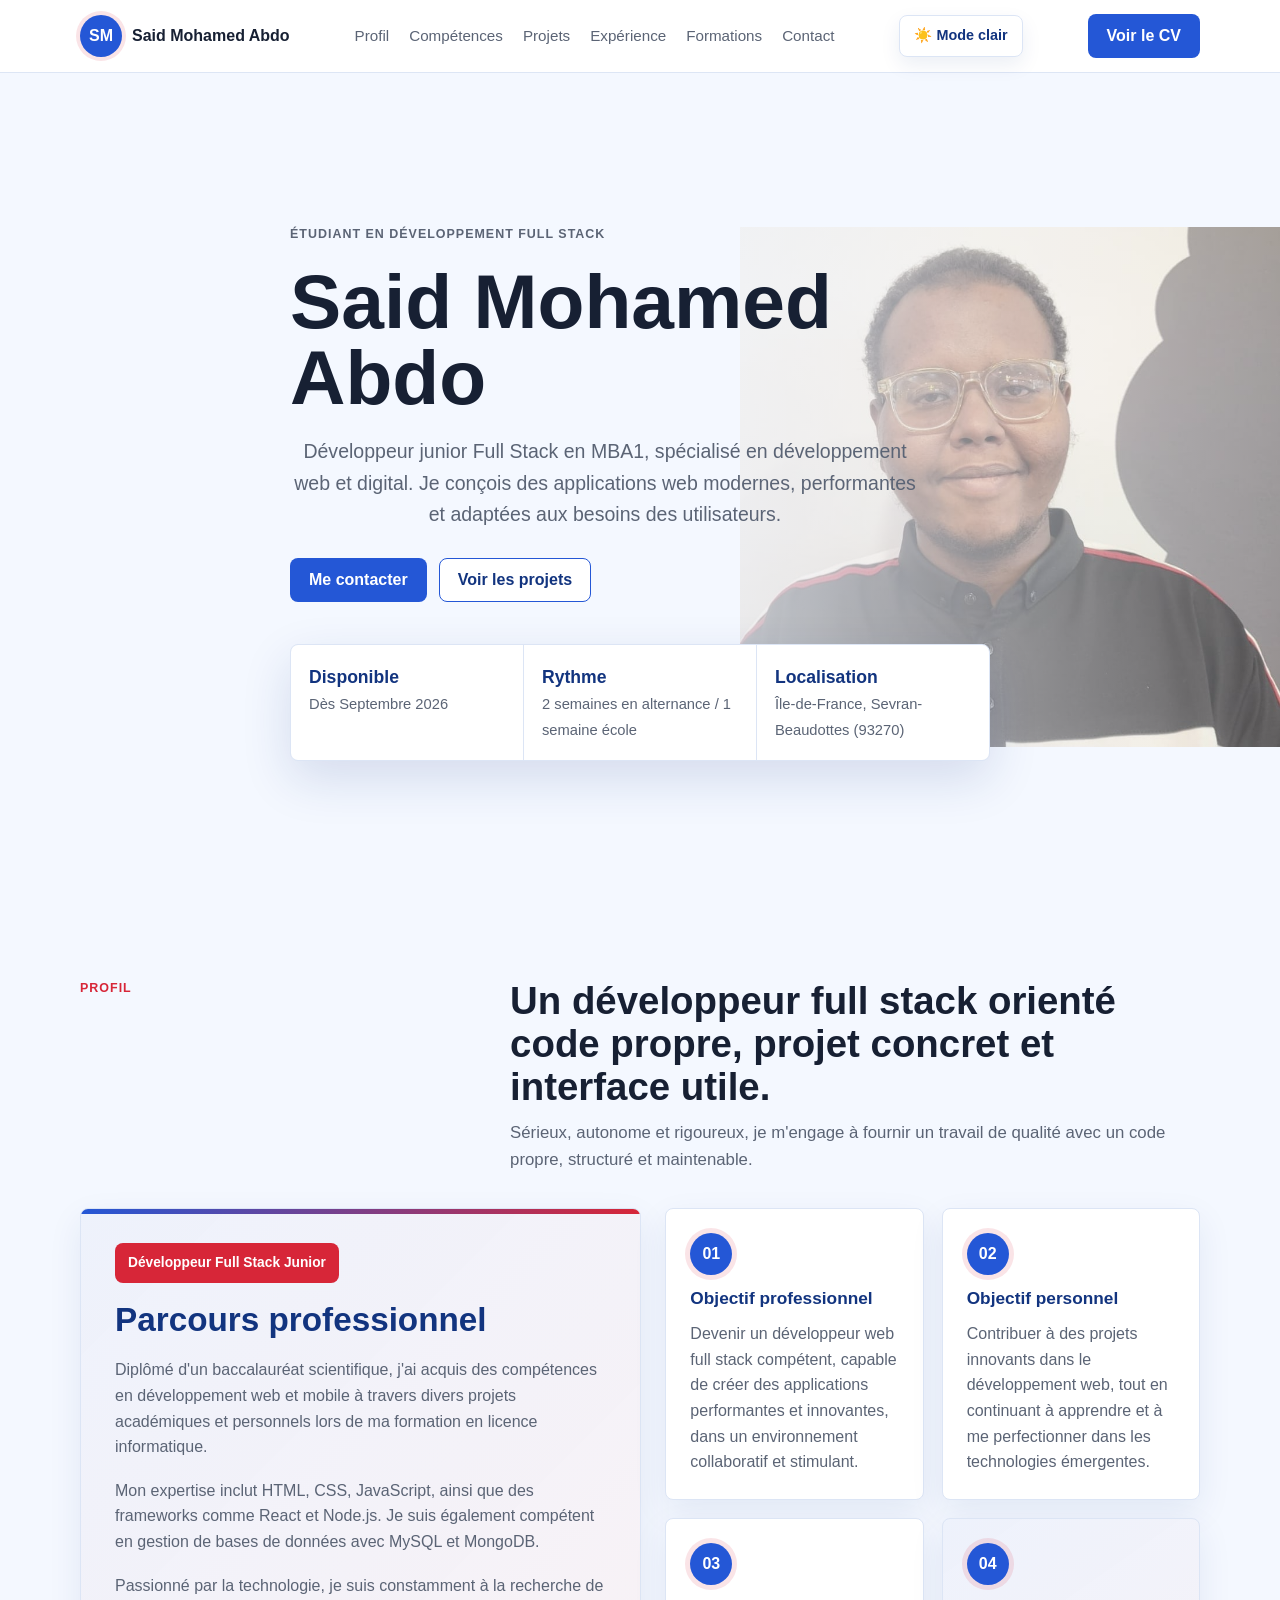
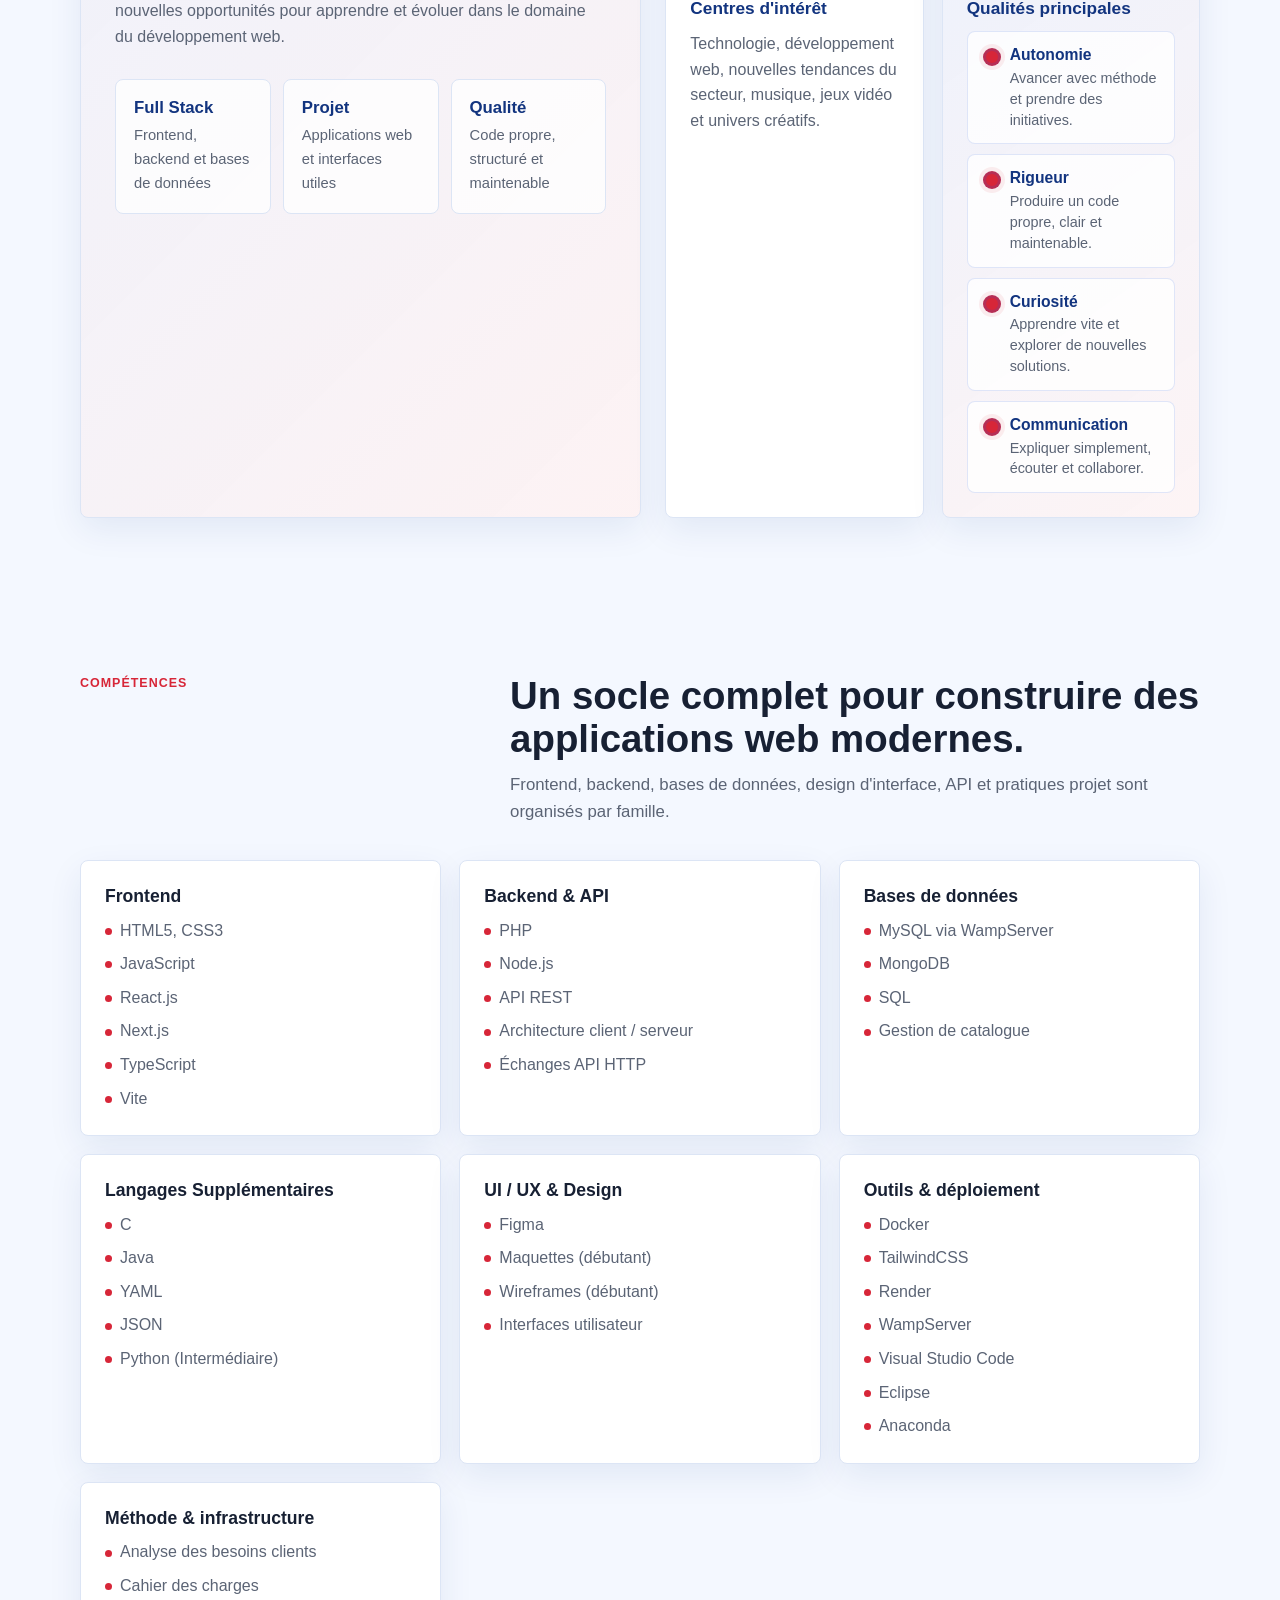
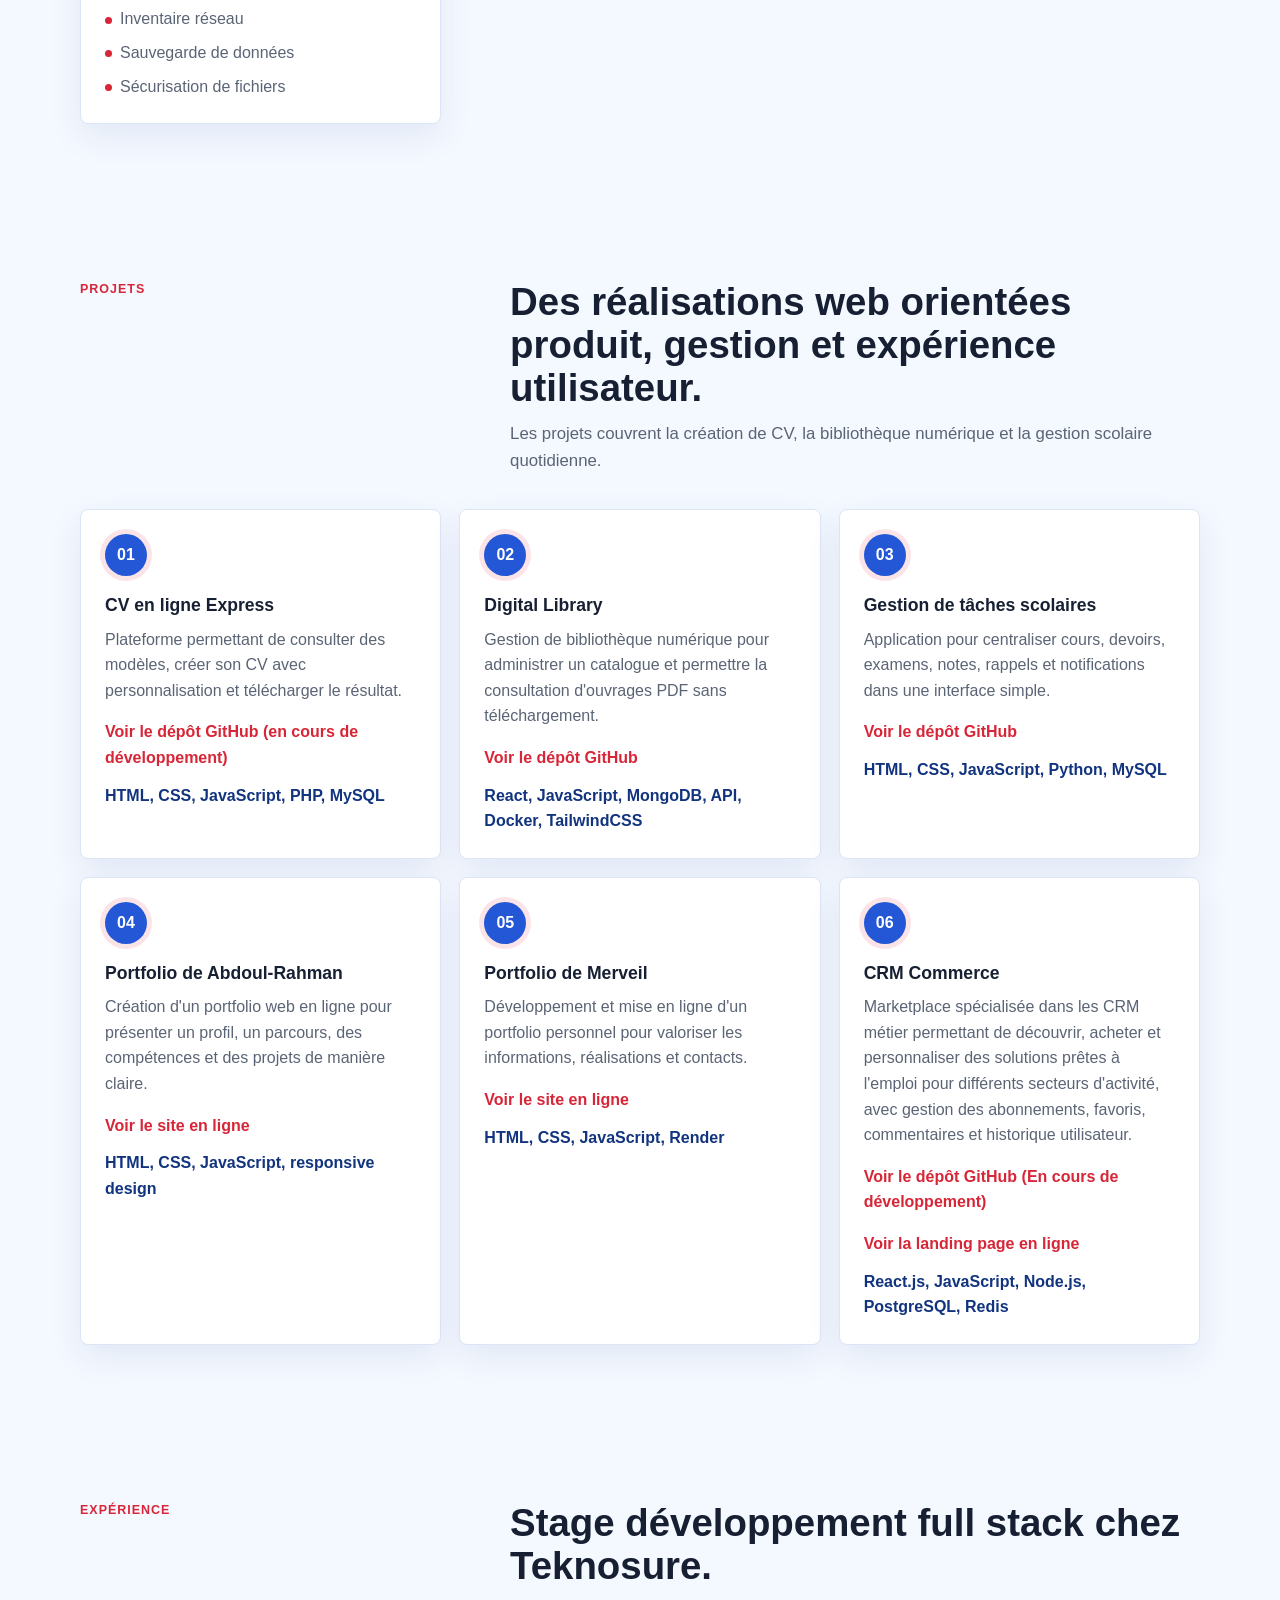
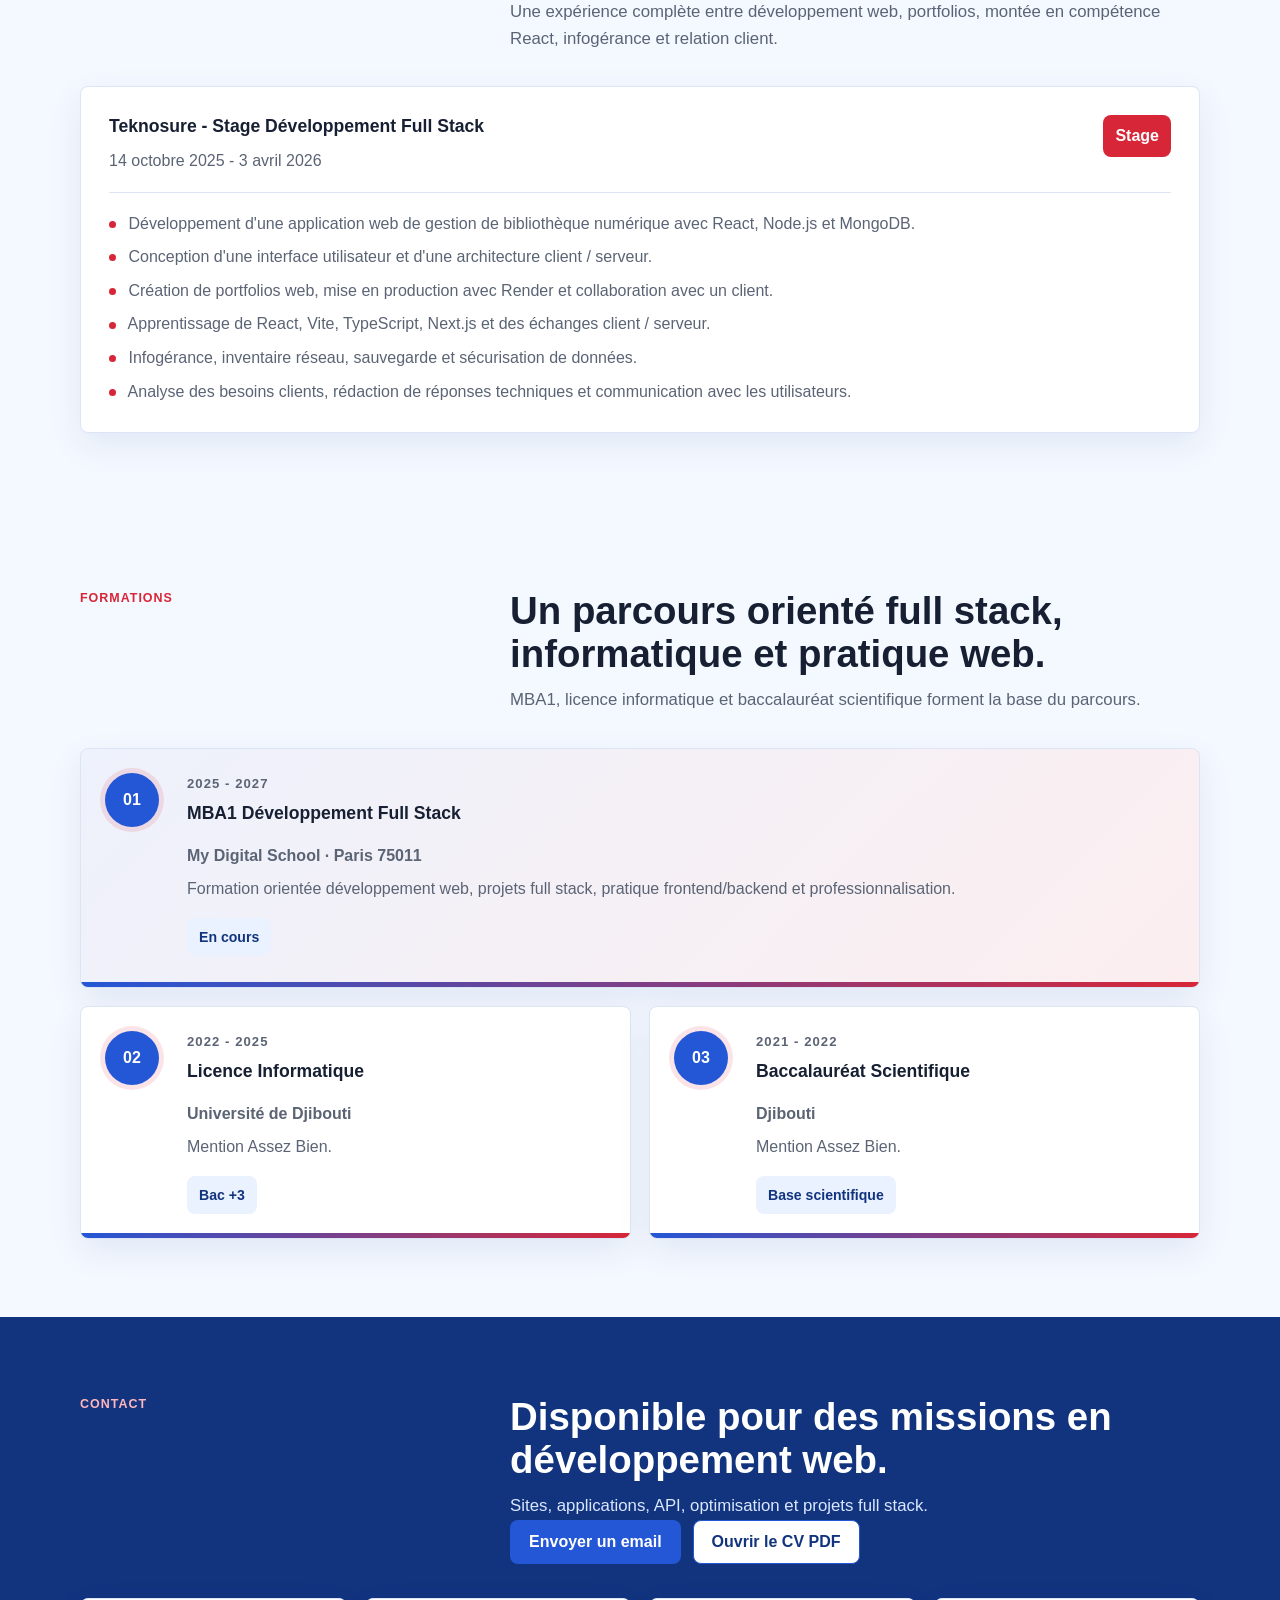
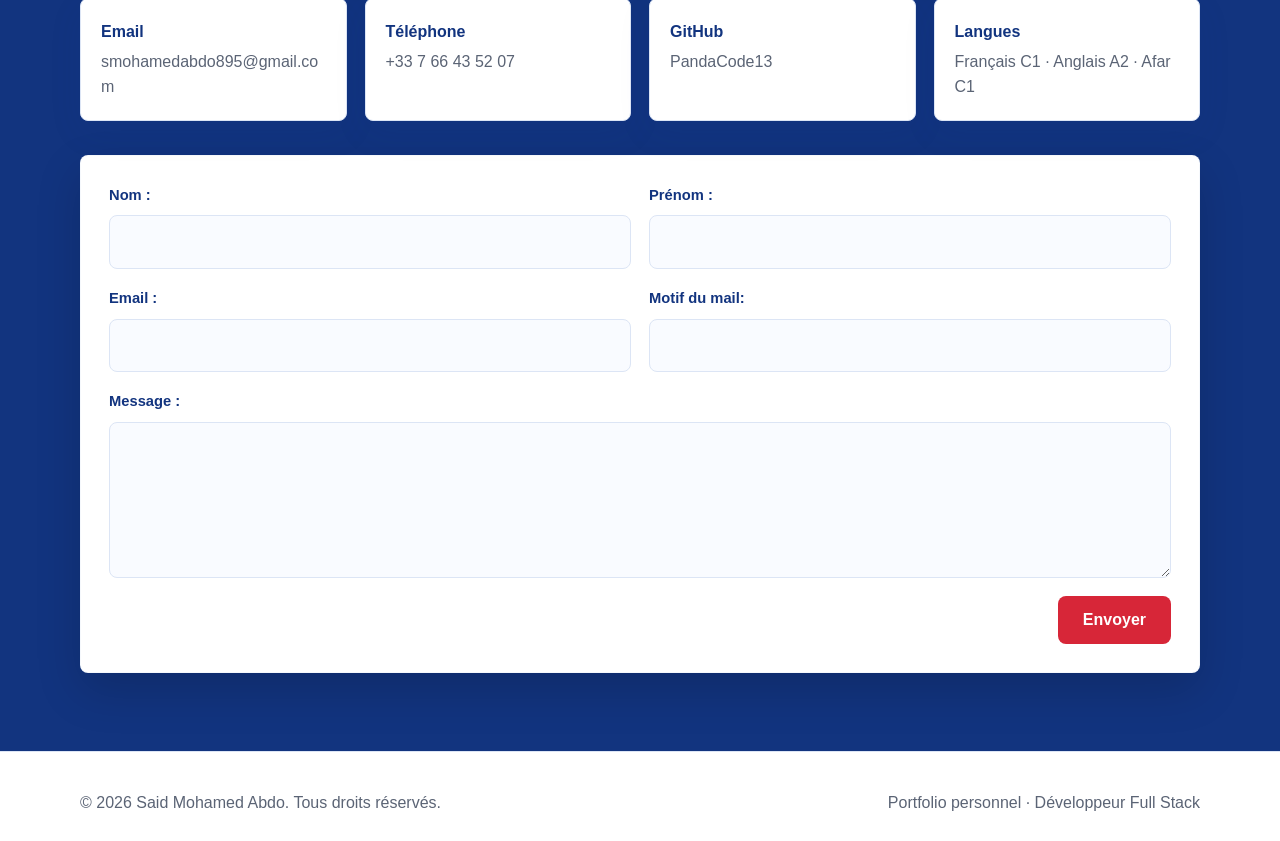
==== index.html @ 195ce9ee "modify the front" ====
<!doctype html>
<html lang="fr">
  <head>
    <meta charset="UTF-8" />
    <meta name="viewport" content="width=device-width, initial-scale=1.0" />
    <meta
      name="description"
      content="Portfolio de Said Mohamed Abdo, étudiant en développement full stack et disponible dès avril 2026."
    />
    <title>Portfolio - Said Mohamed Abdo</title>
    <link rel="stylesheet" href="said.css" />
  </head>
  <body>
    <!--
      En-tête fixe :
      - .site-header reste visible pendant le scroll grâce à position: sticky dans said.css.
      - .brand contient les initiales et le nom.
      - .nav-links pointe vers les sections internes de cette page.
      - .nav-action ouvre le CV PDF original dans un nouvel onglet.
      - .menu-toggle sert au menu mobile et fonctionne avec le script en bas du fichier.
    -->
    <header class="site-header">
      <nav class="container nav" aria-label="Navigation principale">
        <a class="brand" href="#accueil" aria-label="Accueil">
          <span class="brand-mark">SM</span>
          <span>Said Mohamed Abdo</span>
        </a>

        <button
          class="menu-toggle"
          type="button"
          aria-label="Ouvrir le menu"
          aria-expanded="false"
        >
          ☰
        </button>

        <ul class="nav-links" id="menu">
          <li><a href="#profil">Profil</a></li>
          <li><a href="#competences">Compétences</a></li>
          <li><a href="#projets">Projets</a></li>
          <li><a href="#experience">Expérience</a></li>
          <li><a href="#formations">Formations</a></li>
          <li><a href="#contact">Contact</a></li>
        </ul>

        <!-- BOUTON TOGGLE -->
        <button id="theme-toggle">☀️ Mode clair</button>

        <a
          class="nav-action"
          href="./CV de MOHAMED ABDO Said.pdf"
          target="_blank"
          rel="noopener"
          >Voir le CV</a
        >
      </nav>
    </header>

    <main>
      <!--
        Hero / première section :
        - La photo est une image de fond dans .hero, pas une balise <img>.
        - Ce choix permet de placer le portrait derrière/à côté du texte comme un visuel de couverture.
        - Le dégradé bleu/blanc défini dans said.css passe au-dessus de la photo pour garder le texte lisible.
        - Sur mobile, le CSS repositionne la photo au-dessus du texte avec background-position: top center.
      -->
      <section class="hero" id="accueil">
        <div class="container hero-content">
          <p class="eyebrow">Étudiant en développement full stack</p>
          <h1>Said Mohamed Abdo</h1>
          <p class="hero-lead">
            Développeur junior Full Stack en MBA1, spécialisé en développement
            web et digital. Je conçois des applications web modernes,
            performantes et adaptées aux besoins des utilisateurs.
          </p>

          <div class="hero-actions">
            <a class="btn btn-primary" href="#contact">Me contacter</a>
            <a class="btn btn-secondary" href="#projets">Voir les projets</a>
          </div>

          <!--
            Résumé en 3 cases :
            .quick-facts crée une grille responsive. Pour ajouter une case,
            dupliquer un bloc <div class="fact">.
          -->
          <div class="quick-facts" aria-label="Informations clés">
            <div class="fact">
              <strong>Disponible</strong>
              <span>Dès Septembre 2026</span>
            </div>
            <div class="fact">
              <strong>Rythme</strong>
              <span>2 semaines en alternance / 1 semaine école</span>
            </div>
            <div class="fact">
              <strong>Localisation</strong>
              <span>Île-de-France, Sevran-Beaudottes (93270)</span>
            </div>
          </div>
        </div>
      </section>

      <!--
        Section Profil :
        - La section est maintenant sans photo.
        - .profile-wrapper organise la grande carte de présentation et les cartes secondaires.
        - .profile-stats met en avant les points forts du profil.
      -->
      <section id="profil">
        <div class="container">
          <div class="section-head">
            <p class="section-label">Profil</p>
            <div>
              <h2>
                Un développeur full stack orienté code propre, projet concret et
                interface utile.
              </h2>
              <p class="section-text">
                Sérieux, autonome et rigoureux, je m'engage à fournir un travail
                de qualité avec un code propre, structuré et maintenable.
              </p>
            </div>
          </div>

          <div class="profile-wrapper">
            <article class="profile-main-card">
              <span class="profile-badge">Développeur Full Stack Junior</span>
              <h3>Parcours professionnel</h3>
              <p>
                Diplômé d'un baccalauréat scientifique, j'ai acquis des
                compétences en développement web et mobile à travers divers
                projets académiques et personnels lors de ma formation en
                licence informatique.
              </p>
              <p>
                Mon expertise inclut HTML, CSS, JavaScript, ainsi que des
                frameworks comme React et Node.js. Je suis également compétent
                en gestion de bases de données avec MySQL et MongoDB.
              </p>
              <p>
                Passionné par la technologie, je suis constamment à la recherche
                de nouvelles opportunités pour apprendre et évoluer dans le
                domaine du développement web.
              </p>

              <div class="profile-stats" aria-label="Points forts du profil">
                <div class="stat-box">
                  <strong>Full Stack</strong>
                  <span>Frontend, backend et bases de données</span>
                </div>
                <div class="stat-box">
                  <strong>Projet</strong>
                  <span>Applications web et interfaces utiles</span>
                </div>
                <div class="stat-box">
                  <strong>Qualité</strong>
                  <span>Code propre, structuré et maintenable</span>
                </div>
              </div>
            </article>

            <div class="profile-grid">
              <article class="profile-card">
                <span class="card-number">01</span>
                <h3>Objectif professionnel</h3>
                <p>
                  Devenir un développeur web full stack compétent, capable de
                  créer des applications performantes et innovantes, dans un
                  environnement collaboratif et stimulant.
                </p>
              </article>

              <article class="profile-card">
                <span class="card-number">02</span>
                <h3>Objectif personnel</h3>
                <p>
                  Contribuer à des projets innovants dans le développement web,
                  tout en continuant à apprendre et à me perfectionner dans les
                  technologies émergentes.
                </p>
              </article>

              <article class="profile-card">
                <span class="card-number">03</span>
                <h3>Centres d'intérêt</h3>
                <p>
                  Technologie, développement web, nouvelles tendances du
                  secteur, musique, jeux vidéo et univers créatifs.
                </p>
              </article>

              <article class="profile-card quality-card">
                <span class="card-number">04</span>
                <h3>Qualités principales</h3>
                <ul class="quality-list" aria-label="Qualités principales">
                  <li>
                    <strong>Autonomie</strong>
                    <span
                      >Avancer avec méthode et prendre des initiatives.</span
                    >
                  </li>
                  <li>
                    <strong>Rigueur</strong>
                    <span>Produire un code propre, clair et maintenable.</span>
                  </li>
                  <li>
                    <strong>Curiosité</strong>
                    <span
                      >Apprendre vite et explorer de nouvelles solutions.</span
                    >
                  </li>
                  <li>
                    <strong>Communication</strong>
                    <span>Expliquer simplement, écouter et collaborer.</span>
                  </li>
                </ul>
              </article>
            </div>
          </div>
        </div>
      </section>

      <!--
        Section Compétences :
        - Reprend le design en cartes utilisé pour le portfolio de Fathia.
        - Chaque .skill-group représente une famille de compétences issue du CV.
        - Pour ajouter une compétence, modifier la liste de la carte correspondante.
      -->
      <section id="competences">
        <div class="container">
          <div class="section-head">
            <p class="section-label">Compétences</p>
            <div>
              <h2>
                Un socle complet pour construire des applications web modernes.
              </h2>
              <p class="section-text">
                Frontend, backend, bases de données, design d'interface, API et
                pratiques projet sont organisés par famille.
              </p>
            </div>
          </div>

          <div class="skills-grid">
            <article class="skill-group">
              <h3>Frontend</h3>
              <ul>
                <li>HTML5, CSS3</li>
                <li>JavaScript</li>
                <li>React.js</li>
                <li>Next.js</li>
                <li>TypeScript</li>
                <li>Vite</li>
              </ul>
            </article>

            <article class="skill-group">
              <h3>Backend & API</h3>
              <ul>
                <li>PHP</li>
                <li>Node.js</li>
                <li>API REST</li>
                <li>Architecture client / serveur</li>
                <li>Échanges API HTTP</li>
              </ul>
            </article>

            <article class="skill-group">
              <h3>Bases de données</h3>
              <ul>
                <li>MySQL via WampServer</li>
                <li>MongoDB</li>
                <li>SQL</li>
                <li>Gestion de catalogue</li>
              </ul>
            </article>

            <article class="skill-group">
              <h3>Langages Supplémentaires</h3>
              <ul>
                <li>C</li>
                <li>Java</li>
                <li>YAML</li>
                <li>JSON</li>
                <li>Python (Intermédiaire)</li>
              </ul>
            </article>

            <article class="skill-group">
              <h3>UI / UX & Design</h3>
              <ul>
                <li>Figma</li>
                <li>Maquettes (débutant)</li>
                <li>Wireframes (débutant)</li>
                <li>Interfaces utilisateur</li>
              </ul>
            </article>

            <article class="skill-group">
              <h3>Outils & déploiement</h3>
              <ul>
                <li>Docker</li>
                <li>TailwindCSS</li>
                <li>Render</li>
                <li>WampServer</li>
                <li>Visual Studio Code</li>
                <li>Eclipse</li>
                <li>Anaconda</li>
              </ul>
            </article>

            <article class="skill-group">
              <h3>Méthode & infrastructure</h3>
              <ul>
                <li>Analyse des besoins clients</li>
                <li>Cahier des charges</li>
                <li>Inventaire réseau</li>
                <li>Sauvegarde de données</li>
                <li>Sécurisation de fichiers</li>
              </ul>
            </article>
          </div>
        </div>
      </section>

      <!--
        Section Projets :
        - Les projets viennent du CV de Said.
        - Chaque carte contient l'objectif, les missions principales et la stack.
        - .project-num donne un repère visuel bleu/rouge.
      -->
      <section id="projets">
        <div class="container">
          <div class="section-head">
            <p class="section-label">Projets</p>
            <div>
              <h2>
                Des réalisations web orientées produit, gestion et expérience
                utilisateur.
              </h2>
              <p class="section-text">
                Les projets couvrent la création de CV, la bibliothèque
                numérique et la gestion scolaire quotidienne.
              </p>
            </div>
          </div>

          <div class="projects-grid">
            <article class="project">
              <span class="project-num">01</span>
              <h3>CV en ligne Express</h3>
              <p>
                Plateforme permettant de consulter des modèles, créer son CV
                avec personnalisation et télécharger le résultat.
              </p>
              <a
                class="project-link"
                href="https://github.com/PandaCode13/CV-EN-LIGNE-EXPRESS.git"
                target="_blank"
                rel="noopener noreferrer"
              >
                Voir le dépôt GitHub (en cours de développement)
              </a>
              <p class="project-stack">HTML, CSS, JavaScript, PHP, MySQL</p>
            </article>

            <article class="project">
              <span class="project-num">02</span>
              <h3>Digital Library</h3>
              <p>
                Gestion de bibliothèque numérique pour administrer un catalogue
                et permettre la consultation d'ouvrages PDF sans téléchargement.
              </p>
              <a
                class="project-link"
                href="https://github.com/PandaCode13/bibliotheque-management.git"
                target="_blank"
                rel="noopener noreferrer"
                >Voir le dépôt GitHub</a
              >
              <p class="project-stack">
                React, JavaScript, MongoDB, API, Docker, TailwindCSS
              </p>
            </article>

            <article class="project">
              <span class="project-num">03</span>
              <h3>Gestion de tâches scolaires</h3>
              <p>
                Application pour centraliser cours, devoirs, examens, notes,
                rappels et notifications dans une interface simple.
              </p>
              <a
                class="project-link"
                href="https://github.com/PandaCode13/Application-de-Gestionnaire-de-taches-scolaires.git"
                target="_blank"
                rel="noopener noreferrer"
                >Voir le dépôt GitHub</a
              >
              <p class="project-stack">HTML, CSS, JavaScript, Python, MySQL</p>
            </article>

            <article class="project">
              <span class="project-num">04</span>
              <h3>Portfolio de Abdoul-Rahman</h3>
              <p>
                Création d'un portfolio web en ligne pour présenter un profil,
                un parcours, des compétences et des projets de manière claire.
              </p>
              <a
                class="project-link"
                href="https://abdel-abden.fr/"
                target="_blank"
                rel="noopener noreferrer"
                >Voir le site en ligne</a
              >
              <p class="project-stack">
                HTML, CSS, JavaScript, responsive design
              </p>
            </article>

            <article class="project">
              <span class="project-num">05</span>
              <h3>Portfolio de Merveil</h3>
              <p>
                Développement et mise en ligne d'un portfolio personnel pour
                valoriser les informations, réalisations et contacts.
              </p>
              <a
                class="project-link"
                href="https://portfolio-merveil.onrender.com/"
                target="_blank"
                rel="noopener noreferrer"
                >Voir le site en ligne</a
              >
              <p class="project-stack">HTML, CSS, JavaScript, Render</p>
            </article>
            <article class="project">
              <span class="project-num">06</span>
              <h3>CRM Commerce</h3>
              <p>
                Marketplace spécialisée dans les CRM métier permettant de
                découvrir, acheter et personnaliser des solutions prêtes à
                l'emploi pour différents secteurs d'activité, avec gestion des
                abonnements, favoris, commentaires et historique utilisateur.
              </p>
              <a
                class="project-link"
                href="https://github.com/PandaCode13/CRM-Commerce"
                target="_blank"
                rel="noopener noreferrer"
              >
                Voir le dépôt GitHub (En cours de développement)
              </a>
              <a href="https://crm-landing-page-nzy8.onrender.com/" class="project-link" target="_blank" rel="noopener noreferrer">
                Voir la landing page en ligne
              </a>
              <p class="project-stack">
                React.js, JavaScript, Node.js, PostgreSQL, Redis
              </p>
            </article>
          </div>
        </div>
      </section>

      <!--
        Section Expérience :
        - Présente le stage Teknosure et les grandes missions.
        - .experience-card est une carte large pour garder la lecture fluide.
      -->
      <section id="experience">
        <div class="container">
          <div class="section-head">
            <p class="section-label">Expérience</p>
            <div>
              <h2>Stage développement full stack chez Teknosure.</h2>
              <p class="section-text">
                Une expérience complète entre développement web, portfolios,
                montée en compétence React, infogérance et relation client.
              </p>
            </div>
          </div>

          <article class="experience-card">
            <div class="experience-top">
              <div>
                <h3>Teknosure - Stage Développement Full Stack</h3>
                <p>14 octobre 2025 - 3 avril 2026</p>
              </div>
              <span>Stage</span>
            </div>
            <ul class="experience-list">
              <li>
                Développement d'une application web de gestion de bibliothèque
                numérique avec React, Node.js et MongoDB.
              </li>
              <li>
                Conception d'une interface utilisateur et d'une architecture
                client / serveur.
              </li>
              <li>
                Création de portfolios web, mise en production avec Render et
                collaboration avec un client.
              </li>
              <li>
                Apprentissage de React, Vite, TypeScript, Next.js et des
                échanges client / serveur.
              </li>
              <li>
                Infogérance, inventaire réseau, sauvegarde et sécurisation de
                données.
              </li>
              <li>
                Analyse des besoins clients, rédaction de réponses techniques et
                communication avec les utilisateurs.
              </li>
            </ul>
          </article>
        </div>
      </section>

      <!--
        Section Formations :
        - .education-grid affiche les formations sous forme de cartes plus visuelles.
        - Chaque .education-card contient un numéro, une période, un diplôme, une école et un badge.
        - Pour ajouter une formation, dupliquer simplement une carte .education-card.
      -->
      <section id="formations">
        <div class="container">
          <div class="section-head">
            <p class="section-label">Formations</p>
            <div>
              <h2>
                Un parcours orienté full stack, informatique et pratique web.
              </h2>
              <p class="section-text">
                MBA1, licence informatique et baccalauréat scientifique forment
                la base du parcours.
              </p>
            </div>
          </div>

          <div class="education-grid">
            <article class="education-card education-card-featured">
              <div class="education-marker">01</div>
              <div class="education-content">
                <p class="education-date">2025 - 2027</p>
                <h3>MBA1 Développement Full Stack</h3>
                <p class="education-place">My Digital School · Paris 75011</p>
                <p>
                  Formation orientée développement web, projets full stack,
                  pratique frontend/backend et professionnalisation.
                </p>
                <span class="education-badge">En cours</span>
              </div>
            </article>

            <article class="education-card">
              <div class="education-marker">02</div>
              <div class="education-content">
                <p class="education-date">2022 - 2025</p>
                <h3>Licence Informatique</h3>
                <p class="education-place">Université de Djibouti</p>
                <p>Mention Assez Bien.</p>
                <span class="education-badge">Bac +3</span>
              </div>
            </article>

            <article class="education-card">
              <div class="education-marker">03</div>
              <div class="education-content">
                <p class="education-date">2021 - 2022</p>
                <h3>Baccalauréat Scientifique</h3>
                <p class="education-place">Djibouti</p>
                <p>Mention Assez Bien.</p>
                <span class="education-badge">Base scientifique</span>
              </div>
            </article>
          </div>
        </div>
      </section>

      <!--
        Section Articles :
        - Présente les articles de blog de Said.
        - Chaque .article-card contient un titre, une date, un extrait et un lien vers l'article complet.
        - Pour ajouter un article, dupliquer une carte .article-card et mettre à jour les informations. 
      -->

      <!-- <section id="articles">
        <div class="container">
          <div class="section-head">
            <p class="section-label">Articles</p>

            <div>
              <h2>
                Partager mes apprentissages et mon expérience en développement.
              </h2>

              <p class="section-text">
                Une sélection d'articles techniques rédigés à partir de mes
                projets, de mon stage chez Teknosure et de mes découvertes dans
                le développement web, le full stack, le DevOps et
                l'infrastructure.
              </p>
            </div>
          </div>
          <div class="articles-grid">
            <article class="article-card" category="backend">
              <span class="tag">Backend</span>
              <h3>Comment créer une API REST avec Node.js et Express</h3>
              <p>
                Un guide étape par étape pour construire une API REST simple
                avec Node.js, Express et MongoDB, incluant la gestion des
                routes, des données et des erreurs.
              </p>
              <a href="ARTICLES/article1.html"> Lire l'article </a>
            </article>
            <article class="article-card" category="frontend">
              <span class="tag">Frontend</span>
              <h3>
                Introduction aux frameworks JavaScript pour le développement web
              </h3>
              <p>
                Découvrez les principaux frameworks JavaScript utilisés pour
                créer des applications web modernes, leurs avantages et leurs
                inconvénients.
              </p>
              <a href="ARTICLES/article2.html"> Lire l'article </a>
            </article>
            <article class="article-card" category="frontend">
              <span class="tag">Frontend</span>
              <h3>
                Introduction aux frameworks Typescript pour le développement web
              </h3>
              <p>
                Découvrez les principaux frameworks Typescript utilisés pour
                créer des applications web modernes, leurs avantages et leurs
                inconvénients.
              </p>
              <a href="ARTICLES/article3.html"> Lire l'article </a>
            </article>
            <article class="article-card" category="fullstack">
              <span class="tag">Fullstack</span>
              <h3>A la découverte des sites web full stack</h3>
              <p>
                Expliquez mon ressenti et mon expérience lors de la création de
                mon premier site web full stack : Library Digital.
              </p>
              <a href="ARTICLES/article4.html"> Lire l'article </a>
            </article>
            <article class="article-card" category="reseaux">
              <span class="tag">Réseaux</span>
              <h3>Digitaliser l'inventaire d'une entreprise</h3>
              <p>
                Comprendre comment digitaliser l'inventaire d'une entreprise
                pour améliorer l'efficacité et la transparence avec une
                explication détaillée.
              </p>
              <a href="ARTICLES/article5.html"> Lire l'article </a>
            </article>
            <article class="article-card" category="frontend">
              <span class="tag">Frontend</span>
              <h3>Introduction au framework React pour le développement web</h3>
              <p>
                Découvrez le principal framework React utilisés pour créer des
                applications web modernes, leurs avantages et leurs
                inconvénients.
              </p>
              <a href="ARTICLES/article6.html"> Lire l'article </a>
            </article>
            <article class="article-card" category="devops">
              <span class="tag">DevOps</span>
              <h3>L'utilité de Docker dans un projet full stack</h3>
              <p>
                Découvrez les avantages de l'utilisation de Docker dans le
                développement full stack, notamment pour la gestion des
                dépendances et le déploiement.
              </p>
              <a href="ARTICLES/article7.html"> Lire l'article </a>
            </article>
          </div>
        </div>
      </section> -->

      <!--
        Section Contact :
        - Les cartes sont des liens complets pour faciliter le clic.
        - mailto: ouvre un email, tel: lance un appel sur téléphone.
      -->
      <section class="contact-band" id="contact">
        <div class="container">
          <div class="section-head">
            <p class="section-label">Contact</p>
            <div>
              <h2>Disponible pour des missions en développement web.</h2>
              <p class="section-text">
                Sites, applications, API, optimisation et projets full stack.
              </p>
              <div class="contact-actions">
                <a
                  class="btn btn-primary"
                  href="mailto:smohamedabdo895@gmail.com"
                  >Envoyer un email</a
                >
                <a
                  class="btn btn-secondary"
                  href="CV de said mohamed (1).pdf"
                  target="_blank"
                  rel="noopener"
                  >Ouvrir le CV PDF</a
                >
              </div>
            </div>
          </div>

          <div class="contact-grid">
            <a class="contact-card" href="mailto:smohamedabdo895@gmail.com">
              <strong>Email</strong>
              <p>smohamedabdo895@gmail.com</p>
            </a>
            <a class="contact-card" href="tel:+33766435207">
              <strong>Téléphone</strong>
              <p>+33 7 66 43 52 07</p>
            </a>
            <a
              class="contact-card"
              href="https://github.com/PandaCode13"
              target="_blank"
              rel="noopener"
            >
              <strong>GitHub</strong>
              <p>PandaCode13</p>
            </a>
            <div class="contact-card">
              <strong>Langues</strong>
              <p>Français C1 · Anglais A2 · Afar C1</p>
            </div>
          </div>

          <div class="contact-form">
            <form id="contact-form">
              <div class="form-group">
                <label>Nom :</label>
                <input type="text" id="nom_user" required="" />
              </div>

              <div class="form-group">
                <label>Prénom :</label>
                <input type="text" id="prenom_user" required="" />
              </div>

              <div class="form-group">
                <label>Email :</label>
                <input type="email" id="email_user" required="" />
              </div>

              <div class="form-group">
                <label>Motif du mail:</label>
                <input type="texte" id="motif_user" required="" />
              </div>

              <div class="form-group">
                <label>Message :</label>
                <textarea id="message_user" rows="5" required=""></textarea>
              </div>

              <button type="submit">Envoyer</button>
            </form>
          </div>
        </div>
      </section>
    </main>

    <!--
      Pied de page :
      information courte pour finir la page sans répéter toute la section contact.
    -->
    <footer class="site-footer">
      <div class="container footer-inner">
        <p>&copy; 2026 Said Mohamed Abdo. Tous droits réservés.</p>
        <p>Portfolio personnel · Développeur Full Stack</p>
      </div>
    </footer>

    <!--
      Script du menu mobile :
      - .is-open est ajoutée/retirée sur .nav-links.
      - aria-expanded indique l'état du menu aux lecteurs d'écran.
      - Le menu se ferme après un clic sur une ancre.
    -->
    <script>
      const toggle = document.querySelector(".menu-toggle");
      const menu = document.querySelector(".nav-links");

      toggle.addEventListener("click", () => {
        const isOpen = menu.classList.toggle("is-open");
        toggle.setAttribute("aria-expanded", String(isOpen));
        toggle.textContent = isOpen ? "×" : "☰";
      });

      menu.querySelectorAll("a").forEach((link) => {
        link.addEventListener("click", () => {
          menu.classList.remove("is-open");
          toggle.setAttribute("aria-expanded", "false");
          toggle.textContent = "☰";
        });
      });

      // ============================================
      // GESTION DU FORMULAIRE DE CONTACT
      // ============================================

      const nom_user = document.querySelector("#nom_user");
      const prenom_user = document.querySelector("#prenom_user");
      const email_user = document.querySelector("#email_user");
      const motif_user = document.querySelector("#motif_user");
      const message_user = document.querySelector("#message_user");
      const form = document.querySelector("#contact-form");

      const emailGeneral = "smohamedabdo895@gmail.com";

      // ============================================
      // FONCTION ANTI-CARACTÈRES SPÉCIAUX
      // ============================================

      function contientCaracteresSpeciaux(texte) {
        const regex = /[^a-zA-ZÀ-ÿ0-9\s]/;
        return regex.test(texte);
      }

      // ============================================
      // FONCTION ENVOI EMAIL
      // ============================================

      function sendEmail(e) {
        e.preventDefault();

        // Vérification des éléments
        if (
          !nom_user ||
          !prenom_user ||
          !email_user ||
          !motif_user ||
          !message_user ||
          !form
        ) {
          alert("Erreur : formulaire introuvable.");
          return;
        }

        // Récupération des valeurs
        const nom = nom_user.value.trim();
        const prenom = prenom_user.value.trim();
        const email = email_user.value.trim();
        const motif = motif_user.value.trim();
        const message = message_user.value.trim();

        // Vérification champs vides
        if (
          nom === "" ||
          prenom === "" ||
          email === "" ||
          motif === "" ||
          message === ""
        ) {
          alert("Veuillez remplir tous les champs.");
          return;
        }

        // Vérification caractères spéciaux
        if (
          contientCaracteresSpeciaux(nom) ||
          contientCaracteresSpeciaux(prenom)
        ) {
          alert(
            "Les caractères spéciaux sont interdits dans le nom et le prénom.",
          );
          return;
        }

        // Vérification email
        const emailRegex = /^[^\s@]+@[^\s@]+\.[^\s@]+$/;

        if (!emailRegex.test(email)) {
          alert("Veuillez entrer une adresse email valide.");
          return;
        }

        // Sujet du mail
        const subject = `Message Portfolio - ${prenom} ${nom}`;

        // Corps du mail
        const body = `
Nom : ${nom}
Prénom : ${prenom}
Email : ${email}
Motif : ${motif}

Message :
${message}
`;

        // Ouvre le client mail
        window.location.href = `mailto:${emailGeneral}?subject=${encodeURIComponent(subject)}&body=${encodeURIComponent(body)}`;

        // Reset formulaire
        form.reset();

        // Message confirmation
        alert("Votre client mail va s'ouvrir afin d'envoyer le message.");
      }

      // ============================================
      // EVENT LISTENER
      // ============================================

      form.addEventListener("submit", sendEmail);

      // =========================
      // TOGGLE THEME
      // =========================

      const toggleBtn = document.getElementById("theme-toggle");

      // Charger le thème sauvegardé
      if (localStorage.getItem("theme") === "dark") {
        document.body.classList.add("dark-mode");
        toggleBtn.textContent = "☀️ Mode Clair";
      }

      toggleBtn.addEventListener("click", () => {
        document.body.classList.toggle("dark-mode");

        // Vérifie si dark mode actif
        const isDark = document.body.classList.contains("dark-mode");

        // Changer icône
        toggleBtn.textContent = isDark ? "☀️ Mode Clair" : "🌙 Mode Sombre";

        // Sauvegarde du thème
        localStorage.setItem("theme", isDark ? "dark" : "light");
      });
    </script>
  </body>
</html>
---- said.css ----
/*
  Palette globale du portfolio de Said.
  Les couleurs principales demandées sont bleu, rouge et blanc.
  Pour changer rapidement l'identité visuelle :
  - --blue contrôle les boutons, titres et éléments forts.
  - --red contrôle les accents et les détails dynamiques.
  - --white contrôle les cartes et les zones de respiration.
*/
:root {
  --ink: #172033;
  --muted: #5b6475;
  --line: #dce5f5;
  --paper: #f4f8ff;
  --white: #ffffff;
  --blue: #2457d6;
  --blue-dark: #12347f;
  --blue-soft: #eaf1ff;
  --red: #d72638;
  --red-dark: #981b2a;
  --cyan: #18c7ff;
  --shadow: 0 18px 50px rgba(18, 52, 127, 0.14);
  --radius: 8px;
}

* {
  box-sizing: border-box;
  margin: 0;
  padding: 0;
}

html {
  scroll-behavior: smooth;
}

body {
  font-family: Arial, Helvetica, sans-serif;
  color: var(--ink);
  background: var(--paper);
  line-height: 1.6;
}

a {
  color: inherit;
  text-decoration: none;
}

img {
  display: block;
  max-width: 100%;
}

/*
  Conteneur commun :
  limite la largeur du contenu et garde une marge latérale sur tous les écrans.
*/
.container {
  width: min(1120px, calc(100% - 32px));
  margin: 0 auto;
}

/*
  Header fixe :
  sticky garde la navigation en haut pendant le scroll.
  Le fond blanc translucide garde le style léger du portfolio.
*/
.site-header {
  position: sticky;
  top: 0;
  z-index: 20;
  border-bottom: 1px solid rgba(220, 229, 245, 0.95);
  background: rgba(255, 255, 255, 0.94);
  backdrop-filter: blur(14px);
  transition:
    border-color 0.2s ease,
    box-shadow 0.2s ease,
    background 0.2s ease;
}

.site-header:hover {
  border-color: rgba(36, 87, 214, 0.28);
  background: rgba(255, 255, 255, 0.98);
  box-shadow: 0 12px 34px rgba(18, 52, 127, 0.08);
}

.nav {
  min-height: 72px;
  display: flex;
  align-items: center;
  justify-content: space-between;
  gap: 24px;
}

.brand {
  display: inline-flex;
  align-items: center;
  gap: 10px;
  font-weight: 800;
  letter-spacing: 0;
  transition:
    color 0.2s ease,
    transform 0.2s ease;
}

.brand:hover {
  color: var(--blue);
  transform: translateY(-1px);
}

.brand-mark {
  width: 42px;
  height: 42px;
  display: grid;
  place-items: center;
  border-radius: 50%;
  color: var(--white);
  background: var(--blue);
  box-shadow: 0 0 0 4px rgba(215, 38, 56, 0.12);
  transition:
    background 0.2s ease,
    box-shadow 0.2s ease,
    transform 0.2s ease;
}

.brand:hover .brand-mark {
  background: var(--red);
  box-shadow: 0 0 0 6px rgba(36, 87, 214, 0.13);
  transform: rotate(-6deg) scale(1.05);
}

.nav-links {
  display: flex;
  align-items: center;
  gap: 20px;
  list-style: none;
  font-size: 0.95rem;
  color: var(--muted);
}

.nav-links a:hover {
  color: var(--red);
}

.nav-links a {
  position: relative;
  display: inline-flex;
  align-items: center;
  min-height: 36px;
  transition: color 0.2s ease;
}

.nav-links a::after {
  content: "";
  position: absolute;
  left: 0;
  right: 0;
  bottom: 4px;
  height: 2px;
  border-radius: 999px;
  background: linear-gradient(90deg, var(--blue), var(--red));
  transform: scaleX(0);
  transform-origin: left;
  transition: transform 0.2s ease;
}

.nav-links a:hover::after {
  transform: scaleX(1);
}

.nav-action,
.btn {
  display: inline-flex;
  align-items: center;
  justify-content: center;
  min-height: 44px;
  padding: 0 18px;
  border: 1px solid transparent;
  border-radius: var(--radius);
  font-weight: 800;
  cursor: pointer;
  transition:
    transform 0.2s ease,
    background 0.2s ease,
    border-color 0.2s ease;
}

.nav-action,
.btn-primary {
  color: var(--white);
  background: var(--blue);
}

.nav-action:hover,
.btn-primary:hover {
  background: var(--red);
  box-shadow: 0 12px 26px rgba(215, 38, 56, 0.22);
}

.btn-secondary {
  color: var(--blue-dark);
  border-color: var(--blue);
  background: var(--white);
}

.nav-action:hover,
.btn:hover {
  transform: translateY(-2px);
}

#theme-toggle {
  min-height: 42px;
  padding: 0 14px;
  border: 1px solid var(--line);
  border-radius: var(--radius);
  color: var(--blue-dark);
  background: var(--white);
  font: inherit;
  font-size: 0.9rem;
  font-weight: 900;
  cursor: pointer;
  white-space: nowrap;
  box-shadow: 0 8px 20px rgba(18, 52, 127, 0.08);
  transition:
    color 0.2s ease,
    background 0.2s ease,
    border-color 0.2s ease,
    box-shadow 0.2s ease,
    transform 0.2s ease;
}

#theme-toggle:hover {
  color: var(--white);
  background: var(--blue);
  border-color: var(--blue);
  box-shadow: 0 12px 26px rgba(36, 87, 214, 0.2);
  transform: translateY(-2px);
}

.menu-toggle {
  display: none;
  width: 44px;
  height: 44px;
  border: 1px solid var(--line);
  border-radius: var(--radius);
  background: var(--white);
  color: var(--ink);
  font-size: 1.25rem;
  cursor: pointer;
  transition:
    color 0.2s ease,
    border-color 0.2s ease,
    box-shadow 0.2s ease,
    transform 0.2s ease;
}

.menu-toggle:hover {
  color: var(--red);
  border-color: var(--blue);
  box-shadow: 0 8px 20px rgba(18, 52, 127, 0.12);
  transform: translateY(-1px);
}

/*
  Hero avec photo en arrière-plan :
  - La photo est appelée ici avec url("said cv.jpg").
  - Le premier calque est un dégradé blanc/bleu très clair qui protège la lisibilité du texte.
  - Le deuxième calque est la photo.
  - L'ordre compte : le dégradé est écrit avant l'image, donc il se place au-dessus.
  - "right center" met le portrait à droite sur ordinateur.
  - "min(45vw, 540px)" rend la photo responsive sans devenir trop grande.
  Pour refaire cet effet : placer l'image dans background avec un linear-gradient devant.
*/
.hero {
  min-height: calc(100vh - 72px);
  display: grid;
  align-items: center;
  padding: 58px 0;
  background:
    linear-gradient(
      90deg,
      rgba(244, 248, 255, 0.98) 0%,
      rgba(244, 248, 255, 0.9) 46%,
      rgba(244, 248, 255, 0.22) 100%
    ),
    url("said cv.jpg") right center / min(45vw, 540px) auto no-repeat;
}

/*
  Le texte du hero est limité en largeur pour laisser respirer la photo à droite.
*/
.hero-content {
  max-width: 700px;
}

.eyebrow {
  display: inline-flex;
  align-items: center;
  margin-bottom: 18px;
  color: var(--red);
  font-weight: 900;
  text-transform: uppercase;
  font-size: 0.78rem;
  letter-spacing: 0.08em;
}

h1 {
  max-width: 760px;
  font-size: clamp(2.35rem, 6vw, 5.1rem);
  line-height: 1;
  letter-spacing: 0;
  margin-bottom: 20px;
}

.hero-lead {
  max-width: 630px;
  color: var(--muted);
  font-size: clamp(1rem, 2vw, 1.22rem);
  margin-bottom: 28px;
}

.hero-actions,
.contact-actions {
  display: flex;
  flex-wrap: wrap;
  gap: 12px;
}

/*
  Grille des informations rapides :
  le fond bleu clair sert de séparateur entre les cases blanches.
*/
.quick-facts {
  display: grid;
  grid-template-columns: repeat(3, minmax(0, 1fr));
  gap: 1px;
  margin-top: 42px;
  overflow: hidden;
  border: 1px solid var(--line);
  border-radius: var(--radius);
  background: var(--line);
  box-shadow: var(--shadow);
}

.fact {
  min-height: 92px;
  padding: 18px;
  background: var(--white);
}

.fact strong {
  display: block;
  color: var(--blue-dark);
  font-size: 1.1rem;
}

.fact span {
  color: var(--muted);
  font-size: 0.92rem;
}

section {
  padding: 78px 0;
}

.section-head {
  display: grid;
  grid-template-columns: minmax(180px, 0.72fr) minmax(0, 1.28fr);
  gap: 42px;
  align-items: start;
  margin-bottom: 34px;
}

.section-label {
  color: var(--red);
  font-weight: 900;
  text-transform: uppercase;
  font-size: 0.78rem;
  letter-spacing: 0.08em;
}

h2 {
  font-size: clamp(1.8rem, 3vw, 2.8rem);
  line-height: 1.12;
  letter-spacing: 0;
}

.section-text {
  color: var(--muted);
  font-size: 1.05rem;
  margin-top: 12px;
}

/* Profil sans photo : carte principale + cartes secondaires. */
.profile-wrapper {
  display: grid;
  grid-template-columns: minmax(0, 1.05fr) minmax(0, 1fr);
  gap: 24px;
  align-items: stretch;
}

.profile-main-card,
.profile-card {
  border: 1px solid var(--line);
  border-radius: var(--radius);
  background: var(--white);
  box-shadow: 0 12px 34px rgba(18, 52, 127, 0.08);
}

.profile-main-card {
  position: relative;
  display: grid;
  align-content: start;
  gap: 18px;
  padding: 34px;
  overflow: hidden;
  background:
    linear-gradient(135deg, rgba(36, 87, 214, 0.08), rgba(215, 38, 56, 0.06)),
    var(--white);
}

.profile-main-card::before {
  content: "";
  position: absolute;
  inset: 0 0 auto;
  height: 5px;
  background: linear-gradient(90deg, var(--blue), var(--red));
}

.profile-main-card > * {
  position: relative;
  z-index: 1;
}

.profile-badge {
  width: fit-content;
  padding: 9px 13px;
  border-radius: var(--radius);
  color: var(--white);
  background: var(--red);
  font-size: 0.86rem;
  font-weight: 900;
}

.profile-main-card h3 {
  max-width: 760px;
  color: var(--blue-dark);
  font-size: clamp(1.5rem, 2.6vw, 2.25rem);
  line-height: 1.16;
}

.profile-main-card p,
.profile-card p {
  color: var(--muted);
}

.profile-stats {
  display: grid;
  grid-template-columns: repeat(3, minmax(0, 1fr));
  gap: 12px;
  margin-top: 12px;
}

.stat-box {
  display: grid;
  align-content: start;
  gap: 6px;
  min-height: 118px;
  padding: 18px;
  border: 1px solid var(--line);
  border-radius: var(--radius);
  background: rgba(255, 255, 255, 0.76);
}

.stat-box strong {
  display: block;
  color: var(--blue-dark);
  font-size: 1.05rem;
  line-height: 1.2;
}

.stat-box span {
  color: var(--muted);
  font-size: 0.92rem;
}

.profile-grid {
  display: grid;
  grid-template-columns: repeat(2, minmax(0, 1fr));
  gap: 18px;
}

.profile-grid .profile-card {
  position: relative;
  display: grid;
  align-content: start;
  gap: 12px;
  min-height: 230px;
  padding: 24px;
  overflow: hidden;
  transition:
    transform 0.2s ease,
    box-shadow 0.2s ease,
    border-color 0.2s ease;
}

.profile-grid .profile-card::after {
  content: "";
  position: absolute;
  inset: auto 0 0;
  height: 4px;
  background: linear-gradient(90deg, var(--blue), var(--red));
  transform: scaleX(0);
  transform-origin: left;
  transition: transform 0.2s ease;
}

.profile-grid .profile-card:hover {
  transform: translateY(-5px);
  border-color: rgba(36, 87, 214, 0.32);
  box-shadow: 0 18px 44px rgba(18, 52, 127, 0.14);
}

.profile-grid .profile-card:hover::after {
  transform: scaleX(1);
}

.profile-card h3 {
  color: var(--blue-dark);
  font-size: 1.08rem;
  line-height: 1.3;
  margin-top: 0;
}

.card-number {
  width: 42px;
  height: 42px;
  display: grid;
  place-items: center;
  border-radius: 50%;
  color: var(--white);
  background: var(--blue);
  font-weight: 900;
  box-shadow: 0 0 0 5px rgba(215, 38, 56, 0.12);
}

.tags {
  display: flex;
  flex-wrap: wrap;
  gap: 10px;
  list-style: none;
}

.tag {
  padding: 8px 12px;
  border-radius: var(--radius);
  color: var(--blue-dark);
  background: var(--blue-soft);
  font-weight: 800;
  font-size: 0.9rem;
}

.quality-card {
  background:
    linear-gradient(145deg, rgba(36, 87, 214, 0.08), rgba(215, 38, 56, 0.05)),
    var(--white);
}

.quality-list {
  display: grid;
  gap: 10px;
  list-style: none;
}

.quality-list li {
  position: relative;
  display: grid;
  gap: 3px;
  padding: 13px 14px 13px 42px;
  border: 1px solid rgba(36, 87, 214, 0.14);
  border-radius: var(--radius);
  background: rgba(255, 255, 255, 0.78);
}

.quality-list li::before {
  content: "";
  position: absolute;
  top: 16px;
  left: 15px;
  width: 12px;
  height: 12px;
  border: 3px solid rgba(36, 87, 214, 0.18);
  border-radius: 50%;
  background: var(--red);
  box-shadow: 0 0 0 4px rgba(215, 38, 56, 0.08);
}

.quality-list strong {
  color: var(--blue-dark);
  font-size: 0.98rem;
  line-height: 1.25;
}

.quality-list span {
  color: var(--muted);
  font-size: 0.9rem;
  line-height: 1.45;
}

/*
  Grilles de cartes :
  minmax(0, 1fr) évite les débordements quand une phrase est longue.
*/
.skills-grid,
.projects-grid,
.contact-grid {
  display: grid;
  gap: 18px;
}

.skills-grid {
  grid-template-columns: repeat(3, minmax(0, 1fr));
}

.projects-grid {
  grid-template-columns: repeat(3, minmax(0, 1fr));
}

.skill-group,
.project,
.education-card,
.contact-card,
.experience-card {
  border: 1px solid var(--line);
  border-radius: var(--radius);
  background: var(--white);
  box-shadow: 0 12px 34px rgba(18, 52, 127, 0.08);
}

.skill-group,
.project {
  min-height: 210px;
  padding: 24px;
}

.skill-group h3,
.project h3,
.education-card h3,
.experience-card h3 {
  font-size: 1.1rem;
  line-height: 1.28;
  margin-bottom: 10px;
}

.skill-group ul,
.experience-list {
  display: grid;
  gap: 8px;
  color: var(--muted);
  list-style: none;
}

.skill-group li::before,
.experience-list li::before {
  content: "";
  display: inline-block;
  width: 7px;
  height: 7px;
  margin-right: 8px;
  border-radius: 50%;
  background: var(--red);
  vertical-align: middle;
}

.project {
  position: relative;
  display: flex;
  flex-direction: column;
  overflow: hidden;
  transition:
    transform 0.24s ease,
    box-shadow 0.24s ease,
    border-color 0.24s ease;
}

.project:hover {
  transform: translateY(-8px);
  border-color: transparent;
  box-shadow: 0 22px 52px rgba(18, 52, 127, 0.18);
}

.project:hover .project-num {
  background: var(--red);
  transform: rotate(-6deg) scale(1.06);
  box-shadow: 0 0 0 7px rgba(36, 87, 214, 0.12);
}

.project:hover h3 {
  color: var(--blue);
}

.project:hover .project-link {
  color: var(--blue);
  transform: translateX(4px);
}

.project > * {
  position: relative;
  z-index: 2;
}

.project-num {
  width: 42px;
  height: 42px;
  display: grid;
  place-items: center;
  margin-bottom: 18px;
  border-radius: 50%;
  color: var(--white);
  background: var(--blue);
  font-weight: 900;
  box-shadow: 0 0 0 5px rgba(215, 38, 56, 0.12);
}

.project p {
  color: var(--muted);
}

.project-link {
  width: fit-content;
  margin-top: 16px;
  color: var(--red);
  font-weight: 900;
  transition:
    color 0.2s ease,
    transform 0.2s ease;
}

.project-link:hover {
  color: var(--blue);
}

.project-stack {
  margin-top: 12px;
  padding-top: 0;
  color: var(--blue-dark) !important;
  font-weight: 800;
}

/*
  Carte expérience :
  le haut de carte sépare le nom de l'entreprise et la période.
*/
.experience-card {
  padding: 28px;
}

.experience-top {
  display: flex;
  justify-content: space-between;
  gap: 18px;
  padding-bottom: 18px;
  margin-bottom: 18px;
  border-bottom: 1px solid var(--line);
}

.experience-top p {
  color: var(--muted);
}

.experience-top span {
  align-self: start;
  padding: 8px 12px;
  border-radius: var(--radius);
  color: var(--white);
  background: var(--red);
  font-weight: 900;
}

/*
  Formations :
  les diplômes sont présentés comme des cartes premium.
  .education-card-featured occupe toute la largeur pour mettre en avant la formation actuelle.
*/
.education-grid {
  display: grid;
  grid-template-columns: repeat(2, minmax(0, 1fr));
  gap: 18px;
}

.education-card {
  position: relative;
  display: grid;
  grid-template-columns: 64px minmax(0, 1fr);
  gap: 18px;
  min-height: 220px;
  padding: 24px;
  overflow: hidden;
}

.education-card::after {
  content: "";
  position: absolute;
  inset: auto 0 0 0;
  height: 5px;
  background: linear-gradient(90deg, var(--blue), var(--red));
}

.education-card-featured {
  grid-column: 1 / -1;
  min-height: 240px;
  background:
    linear-gradient(135deg, rgba(36, 87, 214, 0.08), rgba(215, 38, 56, 0.08)),
    var(--white);
}

.education-marker {
  width: 54px;
  height: 54px;
  display: grid;
  place-items: center;
  border-radius: 50%;
  color: var(--white);
  background: var(--blue);
  font-weight: 900;
  box-shadow: 0 0 0 5px rgba(215, 38, 56, 0.12);
}

.education-content {
  display: grid;
  align-content: start;
  gap: 8px;
}

.education-date {
  color: var(--red);
  font-weight: 900;
  text-transform: uppercase;
  font-size: 0.82rem;
  letter-spacing: 0.08em;
}

.education-place,
.education-card p {
  color: var(--muted);
}

.education-place {
  font-weight: 800;
}

.education-badge {
  width: fit-content;
  margin-top: 8px;
  padding: 8px 12px;
  border-radius: var(--radius);
  color: var(--blue-dark);
  background: var(--blue-soft);
  font-weight: 900;
  font-size: 0.88rem;
}

.contact-band {
  color: var(--white);
  background: var(--blue-dark);
}

.contact-band .section-label {
  color: #ffb5bd;
}

.contact-band .section-text {
  color: #dbe7ff;
}

.contact-grid {
  grid-template-columns: repeat(4, minmax(0, 1fr));
  margin-top: 34px;
}

.contact-card {
  padding: 20px;
  color: var(--ink);
}

.contact-card strong {
  display: block;
  margin-bottom: 4px;
  color: var(--blue-dark);
}

.contact-card p {
  color: var(--muted);
  overflow-wrap: anywhere;
}

.contact-form {
  margin-top: 34px;
  padding: 28px;
  border: 1px solid rgba(220, 229, 245, 0.28);
  border-radius: var(--radius);
  background: var(--white);
  box-shadow: 0 18px 46px rgba(0, 0, 0, 0.16);
}

.contact-form form {
  display: grid;
  grid-template-columns: repeat(2, minmax(0, 1fr));
  gap: 18px;
}

.form-group {
  display: grid;
  gap: 8px;
}

.form-group label {
  color: var(--blue-dark);
  font-weight: 900;
  font-size: 0.92rem;
}

.form-group input,
.form-group textarea {
  width: 100%;
  min-height: 48px;
  padding: 13px 14px;
  border: 1px solid var(--line);
  border-radius: var(--radius);
  color: var(--ink);
  background: #f9fbff;
  font: inherit;
  outline: none;
  transition:
    border-color 0.2s ease,
    box-shadow 0.2s ease,
    background 0.2s ease;
}

.form-group textarea {
  min-height: 150px;
  resize: vertical;
}

.form-group input:focus,
.form-group textarea:focus {
  border-color: var(--blue);
  background: var(--white);
  box-shadow: 0 0 0 4px rgba(36, 87, 214, 0.12);
}

.form-group input::placeholder,
.form-group textarea::placeholder {
  color: #8a93a6;
}

.form-group:has(textarea) {
  grid-column: 1 / -1;
}

.contact-form button {
  grid-column: 1 / -1;
  justify-self: end;
  min-height: 48px;
  padding: 0 24px;
  border: 1px solid transparent;
  border-radius: var(--radius);
  color: var(--white);
  background: var(--red);
  font: inherit;
  font-weight: 900;
  cursor: pointer;
  transition:
    transform 0.2s ease,
    background 0.2s ease,
    box-shadow 0.2s ease;
}

.contact-form button:hover {
  background: var(--blue);
  box-shadow: 0 12px 26px rgba(36, 87, 214, 0.24);
  transform: translateY(-2px);
}

.contact-form button:focus-visible {
  outline: 3px solid rgba(215, 38, 56, 0.28);
  outline-offset: 3px;
}

.site-footer {
  padding: 26px 0;
  color: var(--muted);
  background: var(--white);
  border-top: 1px solid var(--line);
}

.footer-inner {
  display: flex;
  justify-content: space-between;
  gap: 16px;
  flex-wrap: wrap;
}

/*
  Responsive :
  les paliers gardent la navigation, le hero et les grilles lisibles.
*/
@media (max-width: 1180px) {
  .container {
    width: min(100% - 40px, 1120px);
  }

  .nav {
    gap: 16px;
  }

  .nav-links {
    gap: 14px;
    font-size: 0.9rem;
  }

  .nav-action,
  .btn {
    padding: 0 15px;
  }

  .hero {
    background:
      linear-gradient(
        90deg,
        rgba(244, 248, 255, 0.98) 0%,
        rgba(244, 248, 255, 0.92) 52%,
        rgba(244, 248, 255, 0.42) 100%
      ),
      url("said cv.jpg") right center / min(42vw, 430px) auto no-repeat;
  }

  .skills-grid,
  .projects-grid,
  .contact-grid {
    grid-template-columns: repeat(2, minmax(0, 1fr));
  }
}

@media (max-width: 980px) {
  .nav {
    min-height: 66px;
  }

  .brand span:last-child {
    max-width: 190px;
    overflow: hidden;
    text-overflow: ellipsis;
    white-space: nowrap;
  }

  .menu-toggle {
    display: inline-grid;
    place-items: center;
    order: 4;
  }

  #theme-toggle {
    order: 3;
    min-height: 40px;
    padding: 0 12px;
    font-size: 0.84rem;
  }

  .nav-links,
  .nav-action {
    display: none;
  }

  .nav-links.is-open {
    position: absolute;
    left: 20px;
    right: 20px;
    top: calc(100% + 8px);
    display: grid;
    gap: 4px;
    padding: 14px;
    border: 1px solid var(--line);
    border-radius: var(--radius);
    background: var(--white);
    box-shadow: var(--shadow);
  }

  .nav-links.is-open a {
    display: block;
    min-height: 44px;
    padding: 10px 12px;
  }

  .nav-links.is-open a::after {
    display: none;
  }

  .nav-links.is-open a:hover {
    color: var(--muted);
  }

  .nav-links.is-open a:focus-visible,
  .nav-links.is-open a:active {
    color: var(--red);
  }

  .hero {
    min-height: auto;
    padding-top: 410px;
    background:
      linear-gradient(
        180deg,
        rgba(244, 248, 255, 0.04) 0%,
        rgba(244, 248, 255, 0.2) 305px,
        var(--paper) 405px
      ),
      url("said cv.jpg") top center / min(82vw, 350px) auto no-repeat;
  }

  .section-head,
  .profile-wrapper {
    grid-template-columns: 1fr;
    gap: 24px;
  }

  .profile-stats,
  .education-grid {
    grid-template-columns: repeat(2, minmax(0, 1fr));
  }

  .contact-form form {
    grid-template-columns: 1fr;
  }

  .contact-form button {
    justify-self: stretch;
    width: 100%;
  }
}

@media (max-width: 760px) {
  .container {
    width: min(100% - 28px, 1120px);
  }

  section {
    padding: 64px 0;
  }

  .hero {
    padding-top: 380px;
  }

  .quick-facts,
  .skills-grid,
  .projects-grid,
  .profile-grid,
  .profile-stats,
  .education-grid,
  .contact-grid {
    grid-template-columns: 1fr;
  }

  .profile-wrapper {
    gap: 18px;
  }

  .education-card,
  .education-card-featured {
    grid-column: auto;
  }

  .education-card {
    grid-template-columns: 52px minmax(0, 1fr);
  }

  .experience-top {
    display: grid;
  }

  .hero-actions .btn,
  .contact-actions .btn {
    width: 100%;
  }
}

@media (max-width: 620px) {
  .container {
    width: min(100% - 24px, 1120px);
  }

  .brand span:last-child {
    max-width: 132px;
  }

  #theme-toggle {
    width: 42px;
    padding: 0;
    overflow: hidden;
    font-size: 0;
  }

  #theme-toggle::before {
    content: "\263e";
    font-size: 1rem;
  }

  body.dark-mode #theme-toggle::before {
    content: "\2600";
  }

  section {
    padding: 56px 0;
  }

  .hero {
    padding-top: 350px;
  }

  .profile-main-card,
  .profile-grid .profile-card,
  .skill-group,
  .project,
  .experience-card,
  .education-card,
  .contact-card,
  .contact-form {
    padding: 22px;
  }

  .education-card {
    grid-template-columns: 1fr;
  }

  .education-marker {
    width: 48px;
    height: 48px;
  }

  .footer-inner {
    display: grid;
  }
}

@media (max-width: 420px) {
  .container {
    width: min(100% - 20px, 1120px);
  }

  .nav {
    gap: 10px;
  }

  .brand {
    gap: 8px;
  }

  .brand-mark {
    width: 38px;
    height: 38px;
    font-size: 0.86rem;
  }

  .brand span:last-child {
    max-width: 104px;
    font-size: 0.88rem;
  }

  h1 {
    font-size: clamp(2.1rem, 14vw, 3.2rem);
  }

  h2 {
    font-size: clamp(1.55rem, 9vw, 2.2rem);
  }

  .hero {
    padding-top: 315px;
    background:
      linear-gradient(
        180deg,
        rgba(244, 248, 255, 0.04) 0%,
        rgba(244, 248, 255, 0.2) 245px,
        var(--paper) 315px
      ),
      url("said cv.jpg") top center / min(84vw, 285px) auto no-repeat;
  }
}

/* =========================================
   DARK MODE
========================================= */

body.dark-mode {
  --ink: #f6f8ff;
  --muted: #b8c3d9;
  --line: #26324c;
  --paper: #0b1020;
  --white: #141c31;
  --blue: #6da0ff;
  --blue-dark: #dce8ff;
  --blue-soft: #1b2a49;
  --red: #ff5f73;
  --red-dark: #ff8d9b;
  --cyan: #62dfff;
  --shadow: 0 20px 56px rgba(0, 0, 0, 0.42);

  background:
    radial-gradient(
      circle at 15% 8%,
      rgba(109, 160, 255, 0.18),
      transparent 28rem
    ),
    radial-gradient(
      circle at 92% 18%,
      rgba(255, 95, 115, 0.13),
      transparent 24rem
    ),
    linear-gradient(180deg, #0b1020 0%, #0f1628 48%, #0b1020 100%);
  color: var(--ink);
}

body.dark-mode .site-header {
  background: rgba(9, 14, 27, 0.86);
  border-bottom-color: rgba(129, 161, 214, 0.2);
  box-shadow: 0 12px 40px rgba(0, 0, 0, 0.24);
}

body.dark-mode .site-header:hover {
  background: rgba(11, 16, 32, 0.96);
  border-color: rgba(109, 160, 255, 0.38);
  box-shadow: 0 18px 48px rgba(0, 0, 0, 0.32);
}

body.dark-mode .brand {
  color: var(--ink);
}

body.dark-mode .brand:hover {
  color: var(--cyan);
}

body.dark-mode .brand-mark,
body.dark-mode .card-number,
body.dark-mode .project-num,
body.dark-mode .education-marker {
  color: #081020;
  background: linear-gradient(135deg, var(--cyan), var(--blue));
  box-shadow: 0 0 0 5px rgba(255, 95, 115, 0.12);
}

body.dark-mode .brand:hover .brand-mark,
body.dark-mode .project:hover .project-num {
  color: #ffffff;
  background: linear-gradient(135deg, var(--red), #ff8d9b);
  box-shadow: 0 0 0 7px rgba(98, 223, 255, 0.14);
}

body.dark-mode .hero {
  background:
    linear-gradient(
      90deg,
      rgba(11, 16, 32, 0.98) 0%,
      rgba(11, 16, 32, 0.9) 45%,
      rgba(11, 16, 32, 0.38) 100%
    ),
    url("said cv.jpg") right center / min(45vw, 540px) auto no-repeat;
}

body.dark-mode .eyebrow,
body.dark-mode .section-label,
body.dark-mode .education-date,
body.dark-mode .project-link {
  color: var(--red);
}

body.dark-mode .fact,
body.dark-mode .skill-group,
body.dark-mode .project,
body.dark-mode .profile-main-card,
body.dark-mode .profile-card,
body.dark-mode .education-card,
body.dark-mode .contact-card,
body.dark-mode .experience-card,
body.dark-mode .contact-form,
body.dark-mode .site-footer {
  background:
    linear-gradient(180deg, rgba(255, 255, 255, 0.035), transparent),
    rgba(20, 28, 49, 0.94);
  border-color: rgba(129, 161, 214, 0.22);
  box-shadow: var(--shadow);
}

body.dark-mode .profile-main-card,
body.dark-mode .education-card-featured {
  background:
    linear-gradient(
      135deg,
      rgba(109, 160, 255, 0.16),
      rgba(255, 95, 115, 0.09)
    ),
    rgba(20, 28, 49, 0.95);
}

body.dark-mode .profile-main-card::before,
body.dark-mode .profile-grid .profile-card::after,
body.dark-mode .education-card::after,
body.dark-mode .nav-links a::after {
  background: linear-gradient(90deg, var(--cyan), var(--red));
}

body.dark-mode .profile-grid .profile-card:hover,
body.dark-mode .project:hover {
  border-color: rgba(98, 223, 255, 0.42);
  box-shadow: 0 24px 64px rgba(0, 0, 0, 0.5);
}

body.dark-mode .project:hover h3,
body.dark-mode .project:hover .project-link,
body.dark-mode .project-link:hover,
body.dark-mode .nav-links a:hover {
  color: var(--cyan);
}

body.dark-mode .quick-facts {
  background: rgba(129, 161, 214, 0.24);
  border-color: rgba(129, 161, 214, 0.24);
  box-shadow: var(--shadow);
}

body.dark-mode .stat-box,
body.dark-mode .tag,
body.dark-mode .quality-list li,
body.dark-mode .education-badge {
  background: rgba(109, 160, 255, 0.13);
  border-color: rgba(129, 161, 214, 0.2);
  color: var(--ink);
}

body.dark-mode .quality-card {
  background:
    linear-gradient(
      145deg,
      rgba(109, 160, 255, 0.14),
      rgba(255, 95, 115, 0.08)
    ),
    rgba(20, 28, 49, 0.94);
}

body.dark-mode .quality-list li::before {
  border-color: rgba(98, 223, 255, 0.22);
  background: var(--cyan);
  box-shadow: 0 0 0 4px rgba(98, 223, 255, 0.1);
}

body.dark-mode .profile-badge,
body.dark-mode .experience-top span,
body.dark-mode .contact-form button {
  color: #ffffff;
  background: linear-gradient(135deg, var(--red), #d72638);
}

body.dark-mode .contact-band {
  background:
    linear-gradient(
      135deg,
      rgba(109, 160, 255, 0.18),
      rgba(255, 95, 115, 0.12)
    ),
    #081020;
}

body.dark-mode .contact-band .section-label {
  color: #ffb3bd;
}

body.dark-mode .contact-band .section-text {
  color: #dbe6fb;
}

body.dark-mode .experience-top {
  border-bottom-color: rgba(129, 161, 214, 0.22);
}

body.dark-mode .form-group input,
body.dark-mode .form-group textarea {
  background: rgba(8, 16, 32, 0.9);
  border-color: rgba(129, 161, 214, 0.28);
  color: var(--ink);
}

body.dark-mode .form-group input:focus,
body.dark-mode .form-group textarea:focus {
  background: #10192d;
  border-color: var(--cyan);
  box-shadow: 0 0 0 4px rgba(98, 223, 255, 0.14);
}

body.dark-mode .form-group input::placeholder,
body.dark-mode .form-group textarea::placeholder {
  color: #7f8aa3;
}

body.dark-mode h1,
body.dark-mode h2,
body.dark-mode h3,
body.dark-mode h4,
body.dark-mode strong,
body.dark-mode .brand,
body.dark-mode .project-stack,
body.dark-mode .education-badge,
body.dark-mode .contact-card strong {
  color: var(--ink);
}

body.dark-mode p,
body.dark-mode span,
body.dark-mode li,
body.dark-mode .section-text,
body.dark-mode .hero-lead,
body.dark-mode .education-place,
body.dark-mode .contact-card p {
  color: var(--muted);
}

body.dark-mode .nav-links a {
  color: #dce6fa;
}

body.dark-mode .nav-action,
body.dark-mode .btn-primary {
  color: #081020;
  background: linear-gradient(135deg, var(--cyan), var(--blue));
  box-shadow: 0 14px 30px rgba(109, 160, 255, 0.18);
}

body.dark-mode .nav-action:hover,
body.dark-mode .btn-primary:hover,
body.dark-mode .contact-form button:hover {
  color: #ffffff;
  background: linear-gradient(135deg, var(--red), #d72638);
  box-shadow: 0 14px 32px rgba(255, 95, 115, 0.22);
}

body.dark-mode .btn-secondary,
body.dark-mode #theme-toggle,
body.dark-mode .menu-toggle {
  color: var(--ink);
  background: rgba(20, 28, 49, 0.92);
  border-color: rgba(129, 161, 214, 0.28);
  box-shadow: 0 10px 28px rgba(0, 0, 0, 0.28);
}

body.dark-mode .btn-secondary:hover,
body.dark-mode #theme-toggle:hover,
body.dark-mode .menu-toggle:hover {
  color: #081020;
  background: var(--cyan);
  border-color: var(--cyan);
  box-shadow: 0 14px 32px rgba(98, 223, 255, 0.18);
}

body.dark-mode .nav-links.is-open {
  background: rgba(20, 28, 49, 0.98);
  border-color: rgba(129, 161, 214, 0.28);
  box-shadow: var(--shadow);
}

@media (max-width: 980px) {
  body.dark-mode .nav-links.is-open a:hover {
    color: #dce6fa;
  }

  body.dark-mode .nav-links.is-open a:focus-visible,
  body.dark-mode .nav-links.is-open a:active {
    color: var(--cyan);
  }
}

body.dark-mode .site-footer {
  border-top-color: rgba(129, 161, 214, 0.22);
}

@media (max-width: 1180px) {
  body.dark-mode .hero {
    background:
      linear-gradient(
        90deg,
        rgba(11, 16, 32, 0.98) 0%,
        rgba(11, 16, 32, 0.92) 52%,
        rgba(11, 16, 32, 0.44) 100%
      ),
      url("said cv.jpg") right center / min(42vw, 430px) auto no-repeat;
  }
}

@media (max-width: 980px) {
  body.dark-mode .hero {
    background:
      linear-gradient(
        180deg,
        rgba(11, 16, 32, 0.04) 0%,
        rgba(11, 16, 32, 0.28) 310px,
        var(--paper) 420px
      ),
      url("said cv.jpg") top center / min(86vw, 360px) auto no-repeat;
  }
}

@media (max-width: 620px) {
  body.dark-mode .hero {
    background:
      linear-gradient(
        180deg,
        rgba(11, 16, 32, 0.04) 0%,
        rgba(11, 16, 32, 0.28) 275px,
        var(--paper) 365px
      ),
      url("said cv.jpg") top center / min(86vw, 330px) auto no-repeat;
  }
}

@media (max-width: 420px) {
  body.dark-mode .hero {
    background:
      linear-gradient(
        180deg,
        rgba(11, 16, 32, 0.04) 0%,
        rgba(11, 16, 32, 0.28) 245px,
        var(--paper) 315px
      ),
      url("said cv.jpg") top center / min(84vw, 285px) auto no-repeat;
  }
}

/* =========================================
   GRANDS ÉCRANS
========================================= */

@media (min-width: 1440px) {
  .container {
    width: min(1280px, calc(100% - 48px));
  }

  section {
    padding: 92px 0;
  }

  .hero {
    padding: 76px 0;
  }

  .section-head {
    gap: 54px;
    margin-bottom: 44px;
  }

  .quick-facts,
  .contact-grid {
    margin-top: 48px;
  }

  .skills-grid,
  .projects-grid,
  .education-grid,
  .contact-grid,
  .profile-grid {
    gap: 24px;
  }

  .skill-group,
  .project,
  .education-card,
  .contact-card,
  .profile-grid .profile-card {
    padding: 30px;
  }

  .profile-main-card,
  .experience-card,
  .contact-form {
    padding: 38px;
  }

  .nav {
    min-height: 80px;
  }

  .nav-links {
    gap: 26px;
  }
}

@media (min-width: 1800px) {
  .container {
    width: min(1440px, calc(100% - 64px));
  }

  section {
    padding: 112px 0;
  }

  .hero {
    padding: 96px 0;
    background:
      linear-gradient(
        90deg,
        rgba(244, 248, 255, 0.98) 0%,
        rgba(244, 248, 255, 0.9) 48%,
        rgba(244, 248, 255, 0.18) 100%
      ),
      url("said cv.jpg") right center / min(40vw, 610px) auto no-repeat;
  }

  .hero-content {
    max-width: 820px;
  }

  h1 {
    max-width: 820px;
  }

  .hero-lead {
    max-width: 720px;
    font-size: 1.28rem;
  }

  .fact {
    min-height: 108px;
    padding: 24px;
  }

  .skill-group,
  .project {
    min-height: 250px;
  }

  .contact-form form {
    gap: 24px;
  }
}

@media (min-width: 2400px) {
  .container {
    width: min(1580px, calc(100% - 80px));
  }

  section {
    padding: 132px 0;
  }

  .hero {
    padding: 116px 0;
  }

  .hero-content {
    max-width: 960px;
  }

  h1 {
    font-size: clamp(3.4rem, 4.2vw, 6.4rem);
  }

  .hero-lead {
    font-size: 1.42rem;
  }

  h2 {
    font-size: clamp(2.4rem, 2.8vw, 3.5rem);
  }

  .skills-grid,
  .projects-grid {
    grid-template-columns: repeat(4, minmax(0, 1fr));
  }
}

/* =========================================
   ARTICLES
========================================= */

.articles-grid {
  display: grid;
  grid-template-columns: repeat(3, minmax(0, 1fr));
  gap: 18px;
}

.container > p {
  color: var(--muted);
  text-align: center;
  margin-top: 12px;
}

.article-card {
  position: relative;
  display: flex;
  flex-direction: column;

  min-height: 280px;
  padding: 24px;

  overflow: hidden;

  border: 1px solid var(--line);
  border-radius: var(--radius);

  background: var(--white);

  box-shadow: 0 12px 34px rgba(18, 52, 127, 0.08);

  transition:
    transform 0.24s ease,
    box-shadow 0.24s ease,
    border-color 0.24s ease;
}

.article-card:hover {
  transform: translateY(-8px);

  border-color: transparent;

  box-shadow: 0 22px 52px rgba(18, 52, 127, 0.18);
}

.article-card::after {
  content: "";

  position: absolute;

  left: 0;
  right: 0;
  bottom: 0;

  height: 5px;

  background: linear-gradient(90deg, var(--blue), var(--red));

  transform: scaleX(0);

  transform-origin: left;

  transition: transform 0.25s ease;
}

.article-card:hover::after {
  transform: scaleX(1);
}

.article-card h3 {
  color: var(--blue-dark);

  font-size: 1.1rem;

  line-height: 1.35;

  margin-bottom: 12px;

  transition: color 0.2s ease;
}

.article-card:hover h3 {
  color: var(--blue);
}

.article-card p {
  color: var(--muted);

  flex: 1;
}

.article-card a {
  width: fit-content;

  margin-top: 18px;

  color: var(--red);

  font-weight: 900;

  transition:
    color 0.2s ease,
    transform 0.2s ease;
}

.article-card:hover a {
  color: var(--blue);

  transform: translateX(4px);
}

.article-tag {
  width: fit-content;

  margin-bottom: 14px;

  padding: 8px 12px;

  border-radius: var(--radius);

  background: var(--blue-soft);

  color: var(--blue-dark);

  font-size: 0.82rem;

  font-weight: 900;

  text-transform: uppercase;
}

.section-head {
  display: grid;
  grid-template-columns: minmax(180px, 0.72fr) minmax(0, 1.28fr);
  gap: 42px;
  align-items: start;
  margin-bottom: 34px;
}

.section-label {
  color: var(--red);
  font-weight: 900;
  text-transform: uppercase;
  font-size: 0.78rem;
  letter-spacing: 0.08em;
}

.section-text {
  color: var(--muted);
  font-size: 1.05rem;
  margin-top: 12px;
}

h2 {
  font-size: clamp(1.8rem, 3vw, 2.8rem);
  line-height: 1.12;
  letter-spacing: 0;
}
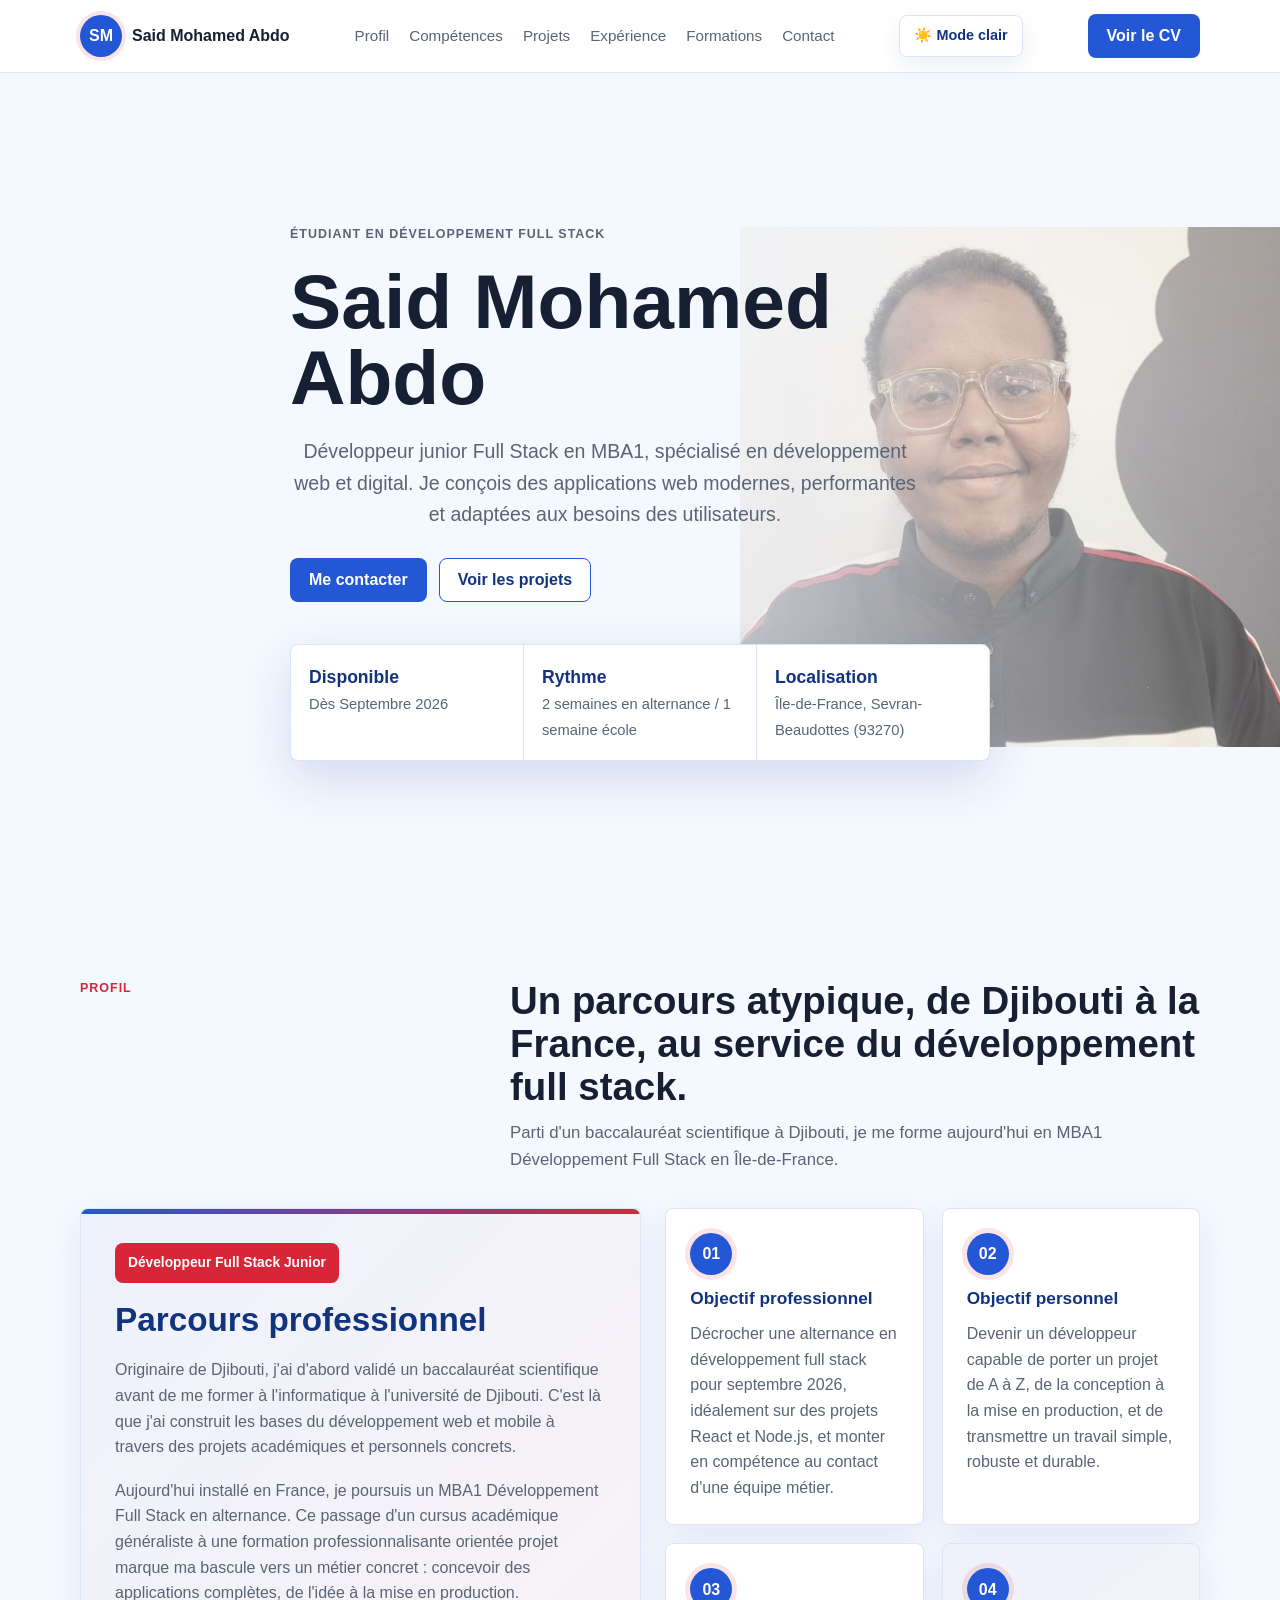
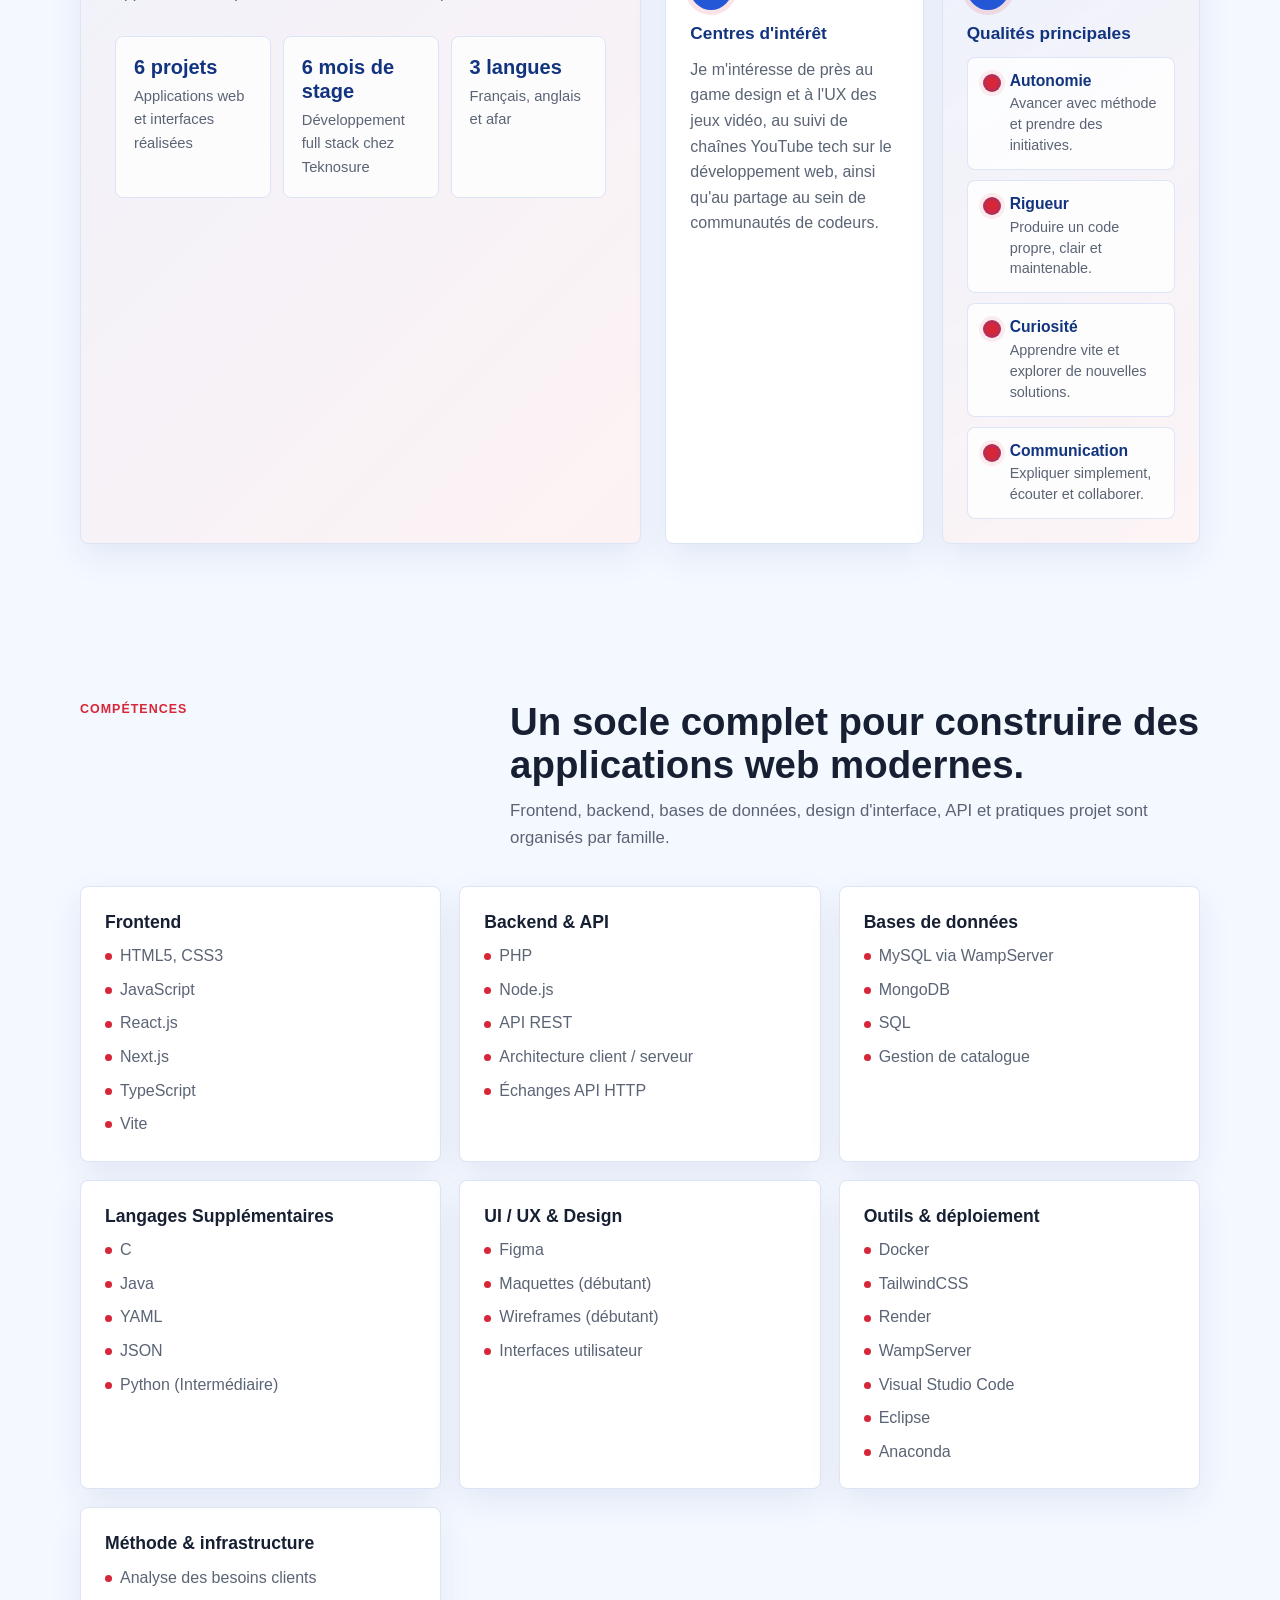
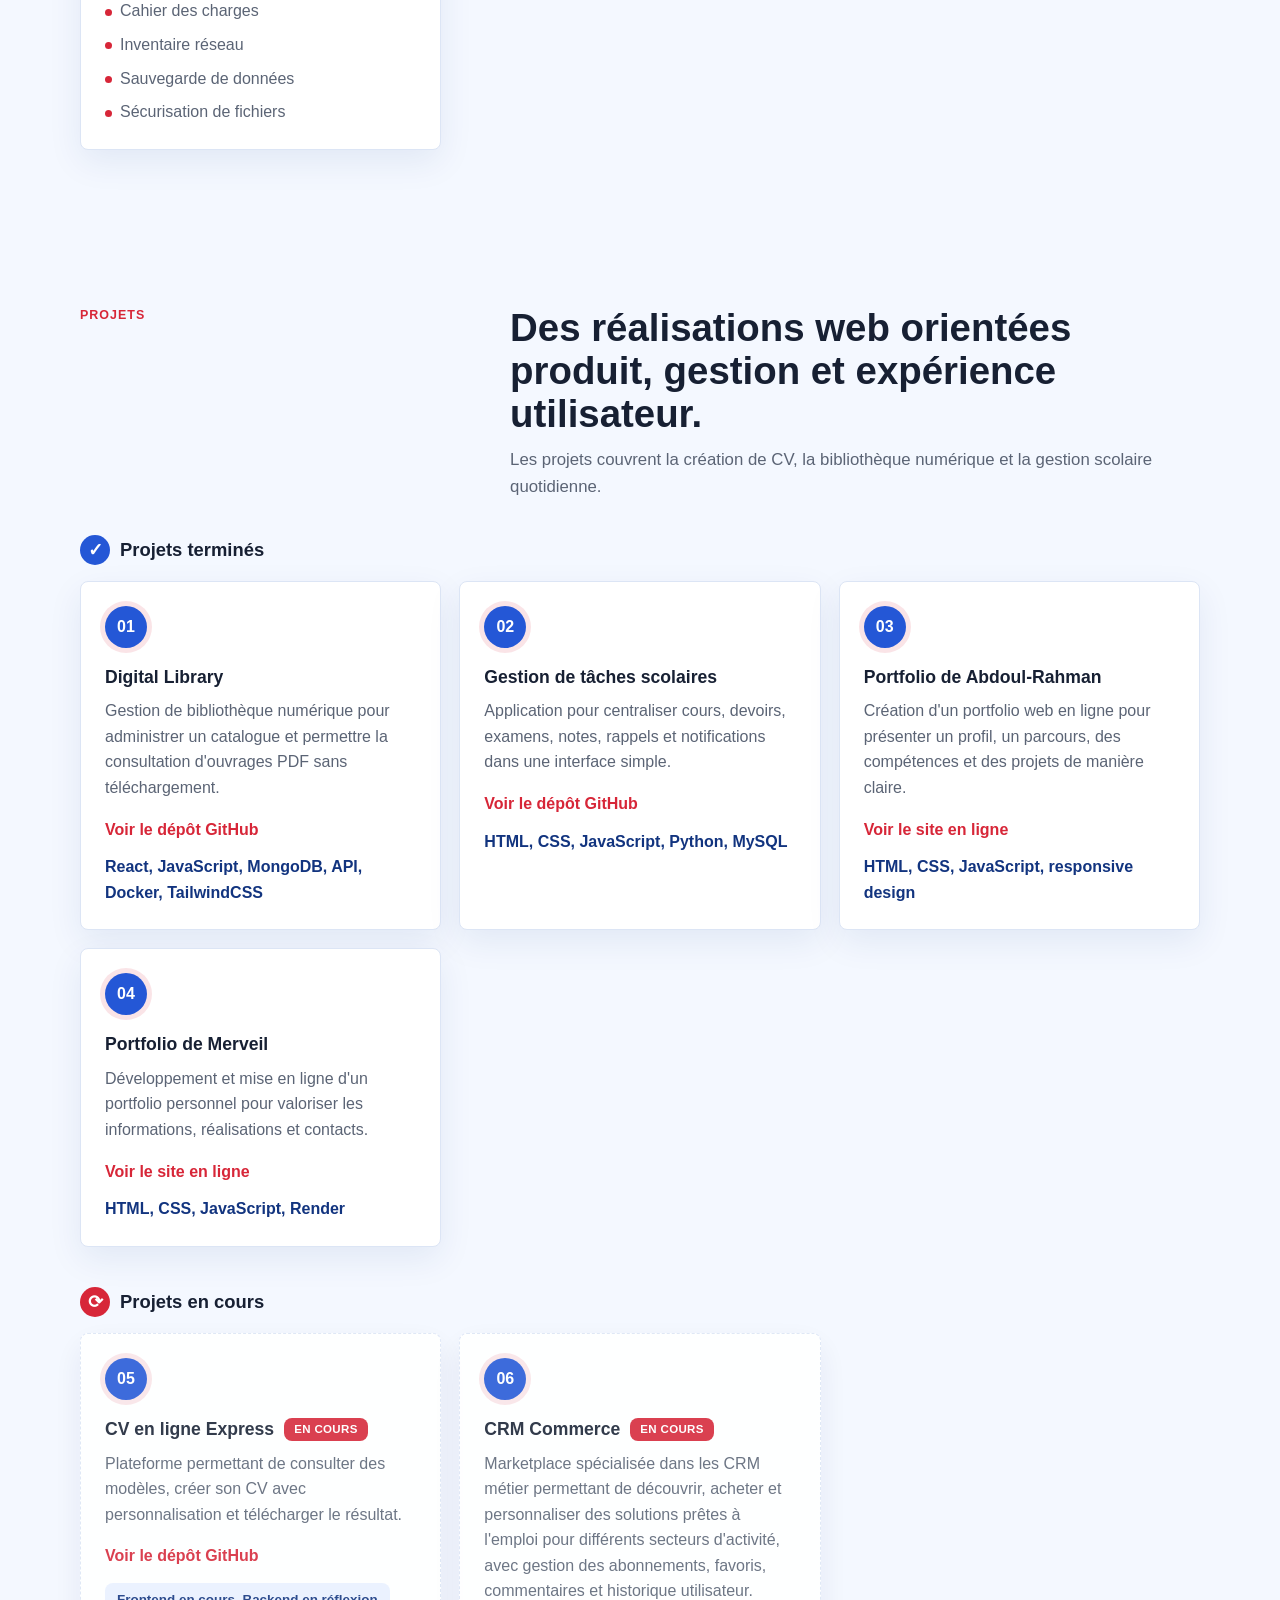
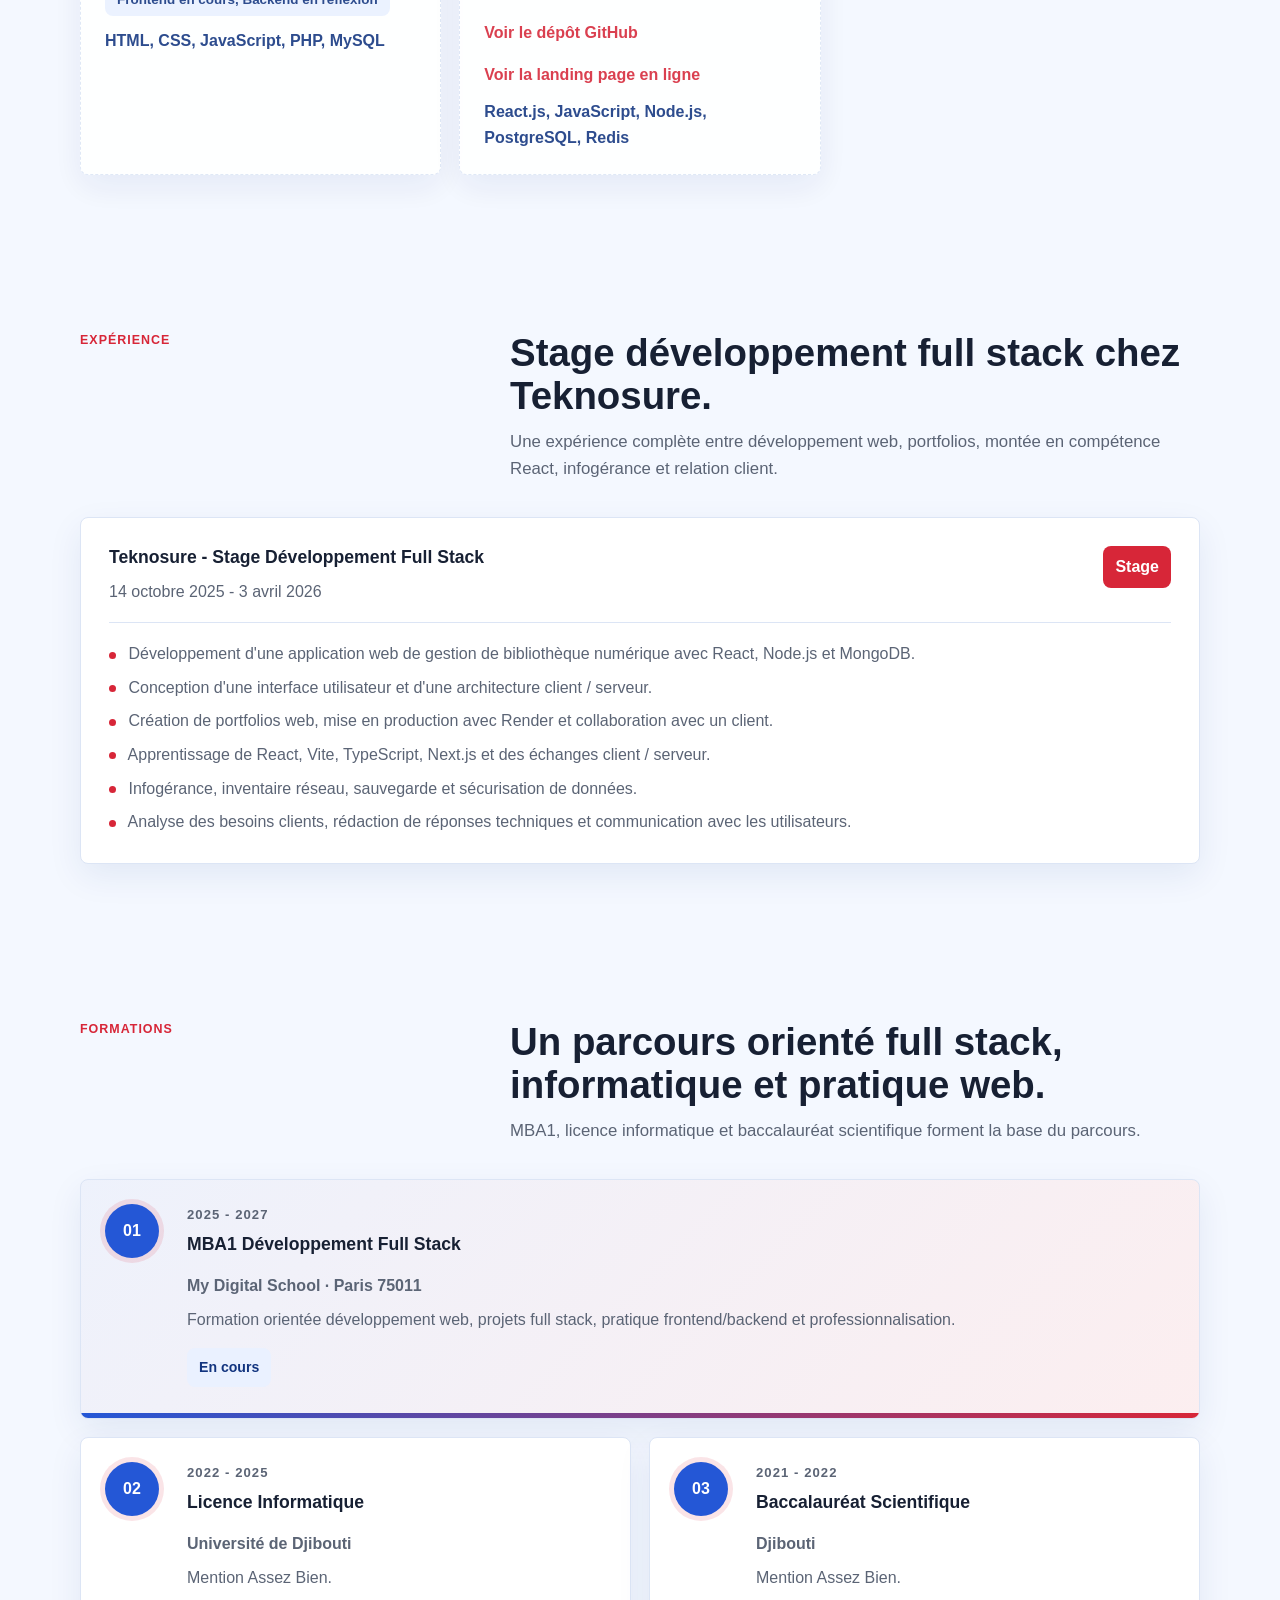
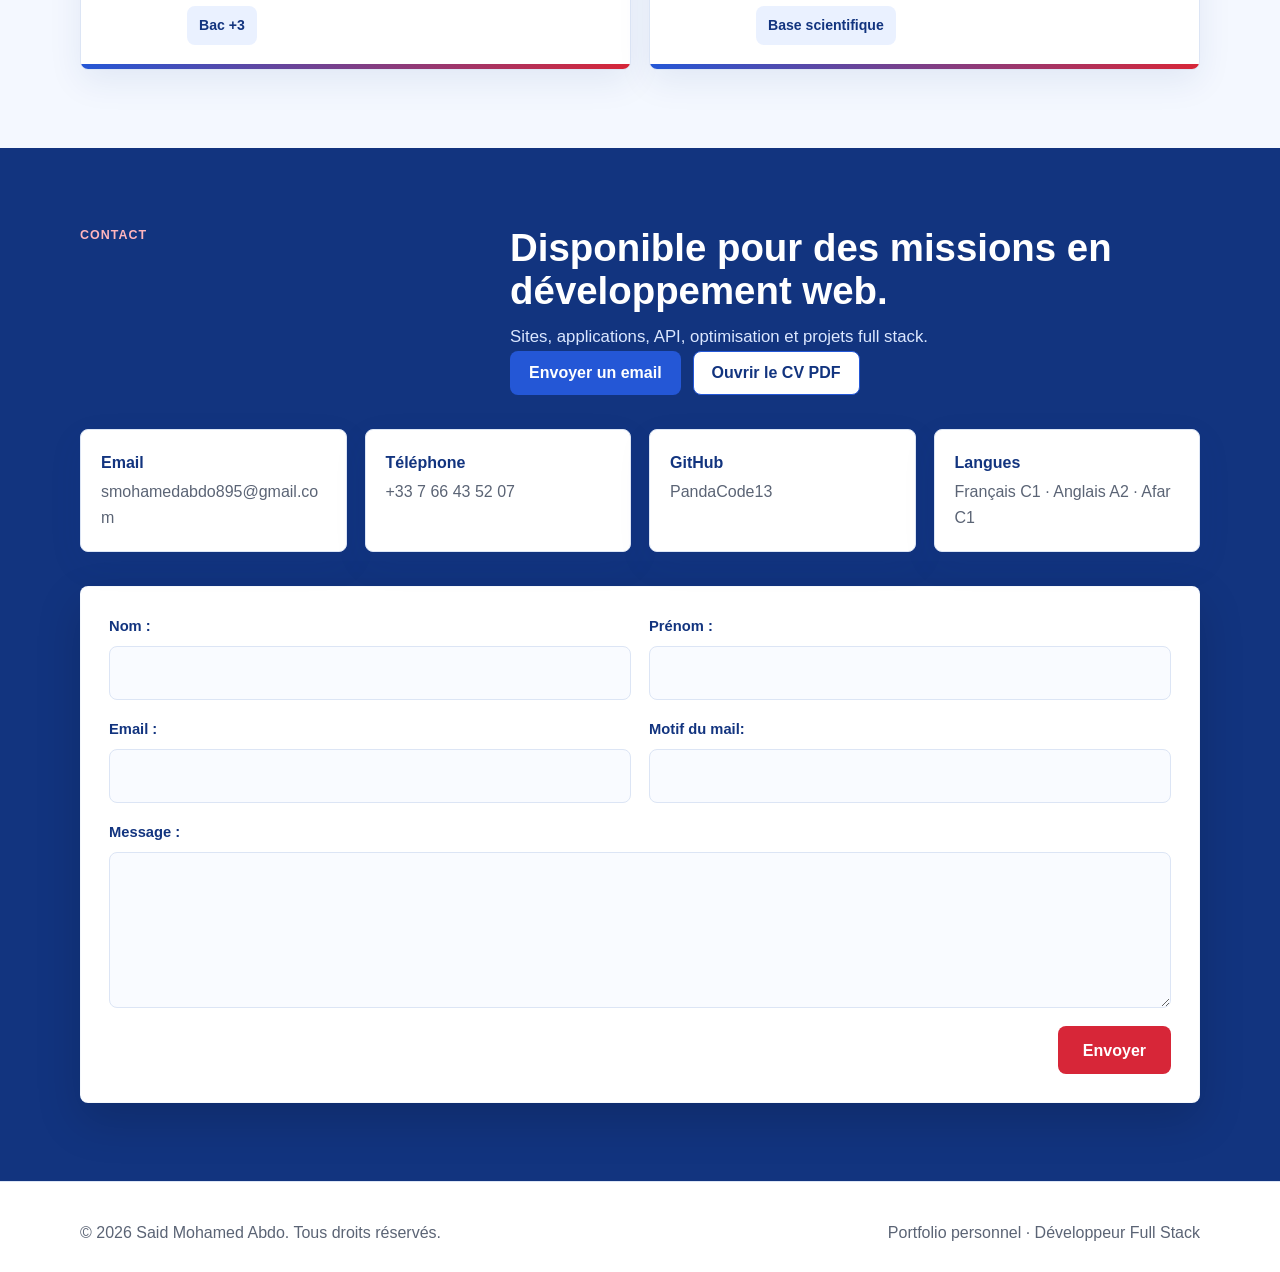
==== commit e720dd64: "Amélioration de la section Project" ====
--- a/index.html
+++ b/index.html
@@ -106,7 +106,7 @@
         Section Profil :
         - La section est maintenant sans photo.
         - .profile-wrapper organise la grande carte de présentation et les cartes secondaires.
-        - .profile-stats met en avant les points forts du profil.
+        - .profile-stats affiche les points forts en chiffres (projets, stage, langues).
       -->
       <section id="profil">
         <div class="container">
@@ -114,12 +114,12 @@
             <p class="section-label">Profil</p>
             <div>
               <h2>
-                Un développeur full stack orienté code propre, projet concret et
-                interface utile.
+                Un parcours atypique, de Djibouti à la France, au service du
+                développement full stack.
               </h2>
               <p class="section-text">
-                Sérieux, autonome et rigoureux, je m'engage à fournir un travail
-                de qualité avec un code propre, structuré et maintenable.
+                Parti d'un baccalauréat scientifique à Djibouti, je me forme
+                aujourd'hui en MBA1 Développement Full Stack en Île-de-France.
               </p>
             </div>
           </div>
@@ -129,34 +129,33 @@
               <span class="profile-badge">Développeur Full Stack Junior</span>
               <h3>Parcours professionnel</h3>
               <p>
-                Diplômé d'un baccalauréat scientifique, j'ai acquis des
-                compétences en développement web et mobile à travers divers
-                projets académiques et personnels lors de ma formation en
-                licence informatique.
+                Originaire de Djibouti, j'ai d'abord validé un baccalauréat
+                scientifique avant de me former à l'informatique à
+                l'université de Djibouti. C'est là que j'ai construit les bases
+                du développement web et mobile à travers des projets
+                académiques et personnels concrets.
               </p>
               <p>
-                Mon expertise inclut HTML, CSS, JavaScript, ainsi que des
-                frameworks comme React et Node.js. Je suis également compétent
-                en gestion de bases de données avec MySQL et MongoDB.
-              </p>
-              <p>
-                Passionné par la technologie, je suis constamment à la recherche
-                de nouvelles opportunités pour apprendre et évoluer dans le
-                domaine du développement web.
-              </p>
-
-              <div class="profile-stats" aria-label="Points forts du profil">
+                Aujourd'hui installé en France, je poursuis un MBA1
+                Développement Full Stack en alternance. Ce passage d'un
+                cursus académique généraliste à une formation professionnalisante
+                orientée projet marque ma bascule vers un métier concret :
+                concevoir des applications complètes, de l'idée à la mise en
+                production.
+              </p>
+
+              <div class="profile-stats" aria-label="Points forts en chiffres">
                 <div class="stat-box">
-                  <strong>Full Stack</strong>
-                  <span>Frontend, backend et bases de données</span>
+                  <strong>6 projets</strong>
+                  <span>Applications web et interfaces réalisées</span>
                 </div>
                 <div class="stat-box">
-                  <strong>Projet</strong>
-                  <span>Applications web et interfaces utiles</span>
+                  <strong>6 mois de stage</strong>
+                  <span>Développement full stack chez Teknosure</span>
                 </div>
                 <div class="stat-box">
-                  <strong>Qualité</strong>
-                  <span>Code propre, structuré et maintenable</span>
+                  <strong>3 langues</strong>
+                  <span>Français, anglais et afar</span>
                 </div>
               </div>
             </article>
@@ -166,9 +165,9 @@
                 <span class="card-number">01</span>
                 <h3>Objectif professionnel</h3>
                 <p>
-                  Devenir un développeur web full stack compétent, capable de
-                  créer des applications performantes et innovantes, dans un
-                  environnement collaboratif et stimulant.
+                  Décrocher une alternance en développement full stack pour
+                  septembre 2026, idéalement sur des projets React et Node.js,
+                  et monter en compétence au contact d'une équipe métier.
                 </p>
               </article>
 
@@ -176,9 +175,9 @@
                 <span class="card-number">02</span>
                 <h3>Objectif personnel</h3>
                 <p>
-                  Contribuer à des projets innovants dans le développement web,
-                  tout en continuant à apprendre et à me perfectionner dans les
-                  technologies émergentes.
+                  Devenir un développeur capable de porter un projet de A à Z,
+                  de la conception à la mise en production, et de transmettre un
+                  travail simple, robuste et durable.
                 </p>
               </article>
 
@@ -186,8 +185,9 @@
                 <span class="card-number">03</span>
                 <h3>Centres d'intérêt</h3>
                 <p>
-                  Technologie, développement web, nouvelles tendances du
-                  secteur, musique, jeux vidéo et univers créatifs.
+                  Je m'intéresse de près au game design et à l'UX des jeux
+                  vidéo, au suivi de chaînes YouTube tech sur le développement
+                  web, ainsi qu'au partage au sein de communautés de codeurs.
                 </p>
               </article>
 
@@ -347,120 +347,148 @@
             </div>
           </div>
 
-          <div class="projects-grid">
-            <article class="project">
-              <span class="project-num">01</span>
-              <h3>CV en ligne Express</h3>
-              <p>
-                Plateforme permettant de consulter des modèles, créer son CV
-                avec personnalisation et télécharger le résultat.
-              </p>
-              <a
-                class="project-link"
-                href="https://github.com/PandaCode13/CV-EN-LIGNE-EXPRESS.git"
-                target="_blank"
-                rel="noopener noreferrer"
-              >
-                Voir le dépôt GitHub (en cours de développement)
-              </a>
-              <p class="project-stack">HTML, CSS, JavaScript, PHP, MySQL</p>
-            </article>
-
-            <article class="project">
-              <span class="project-num">02</span>
-              <h3>Digital Library</h3>
-              <p>
-                Gestion de bibliothèque numérique pour administrer un catalogue
-                et permettre la consultation d'ouvrages PDF sans téléchargement.
-              </p>
-              <a
-                class="project-link"
-                href="https://github.com/PandaCode13/bibliotheque-management.git"
-                target="_blank"
-                rel="noopener noreferrer"
-                >Voir le dépôt GitHub</a
-              >
-              <p class="project-stack">
-                React, JavaScript, MongoDB, API, Docker, TailwindCSS
-              </p>
-            </article>
-
-            <article class="project">
-              <span class="project-num">03</span>
-              <h3>Gestion de tâches scolaires</h3>
-              <p>
-                Application pour centraliser cours, devoirs, examens, notes,
-                rappels et notifications dans une interface simple.
-              </p>
-              <a
-                class="project-link"
-                href="https://github.com/PandaCode13/Application-de-Gestionnaire-de-taches-scolaires.git"
-                target="_blank"
-                rel="noopener noreferrer"
-                >Voir le dépôt GitHub</a
-              >
-              <p class="project-stack">HTML, CSS, JavaScript, Python, MySQL</p>
-            </article>
-
-            <article class="project">
-              <span class="project-num">04</span>
-              <h3>Portfolio de Abdoul-Rahman</h3>
-              <p>
-                Création d'un portfolio web en ligne pour présenter un profil,
-                un parcours, des compétences et des projets de manière claire.
-              </p>
-              <a
-                class="project-link"
-                href="https://abdel-abden.fr/"
-                target="_blank"
-                rel="noopener noreferrer"
-                >Voir le site en ligne</a
-              >
-              <p class="project-stack">
-                HTML, CSS, JavaScript, responsive design
-              </p>
-            </article>
-
-            <article class="project">
-              <span class="project-num">05</span>
-              <h3>Portfolio de Merveil</h3>
-              <p>
-                Développement et mise en ligne d'un portfolio personnel pour
-                valoriser les informations, réalisations et contacts.
-              </p>
-              <a
-                class="project-link"
-                href="https://portfolio-merveil.onrender.com/"
-                target="_blank"
-                rel="noopener noreferrer"
-                >Voir le site en ligne</a
-              >
-              <p class="project-stack">HTML, CSS, JavaScript, Render</p>
-            </article>
-            <article class="project">
-              <span class="project-num">06</span>
-              <h3>CRM Commerce</h3>
-              <p>
-                Marketplace spécialisée dans les CRM métier permettant de
-                découvrir, acheter et personnaliser des solutions prêtes à
-                l'emploi pour différents secteurs d'activité, avec gestion des
-                abonnements, favoris, commentaires et historique utilisateur.
-              </p>
-              <a
-                class="project-link"
-                href="https://github.com/PandaCode13/CRM-Commerce"
-                target="_blank"
-                rel="noopener noreferrer"
-              >
-                Voir le dépôt GitHub (En cours de développement)
-              </a>
-              <a href="https://crm-landing-page-nzy8.onrender.com/" class="project-link" target="_blank" rel="noopener noreferrer">
-                Voir la landing page en ligne
-              </a>
-              <p class="project-stack">
-                React.js, JavaScript, Node.js, PostgreSQL, Redis
-              </p>
-            </article>
+          <div class="projects-terminated">
+            <h3 class="projects-subtitle">
+              <span aria-hidden="true">✓</span>
+              Projets terminés
+            </h3>
+            <div class="projects-grid">
+              <article class="project">
+                <span class="project-num">01</span>
+                <h3>Digital Library</h3>
+                <p>
+                  Gestion de bibliothèque numérique pour administrer un
+                  catalogue et permettre la consultation d'ouvrages PDF sans
+                  téléchargement.
+                </p>
+                <a
+                  class="project-link"
+                  href="https://github.com/PandaCode13/bibliotheque-management.git"
+                  target="_blank"
+                  rel="noopener noreferrer"
+                  >Voir le dépôt GitHub</a
+                >
+                <p class="project-stack">
+                  React, JavaScript, MongoDB, API, Docker, TailwindCSS
+                </p>
+              </article>
+
+              <article class="project">
+                <span class="project-num">02</span>
+                <h3>Gestion de tâches scolaires</h3>
+                <p>
+                  Application pour centraliser cours, devoirs, examens, notes,
+                  rappels et notifications dans une interface simple.
+                </p>
+                <a
+                  class="project-link"
+                  href="https://github.com/PandaCode13/Application-de-Gestionnaire-de-taches-scolaires.git"
+                  target="_blank"
+                  rel="noopener noreferrer"
+                  >Voir le dépôt GitHub</a
+                >
+                <p class="project-stack">HTML, CSS, JavaScript, Python, MySQL</p>
+              </article>
+
+              <article class="project">
+                <span class="project-num">03</span>
+                <h3>Portfolio de Abdoul-Rahman</h3>
+                <p>
+                  Création d'un portfolio web en ligne pour présenter un profil,
+                  un parcours, des compétences et des projets de manière claire.
+                </p>
+                <a
+                  class="project-link"
+                  href="https://abdel-abden.fr/"
+                  target="_blank"
+                  rel="noopener noreferrer"
+                  >Voir le site en ligne</a
+                >
+                <p class="project-stack">
+                  HTML, CSS, JavaScript, responsive design
+                </p>
+              </article>
+
+              <article class="project">
+                <span class="project-num">04</span>
+                <h3>Portfolio de Merveil</h3>
+                <p>
+                  Développement et mise en ligne d'un portfolio personnel pour
+                  valoriser les informations, réalisations et contacts.
+                </p>
+                <a
+                  class="project-link"
+                  href="https://portfolio-merveil.onrender.com/"
+                  target="_blank"
+                  rel="noopener noreferrer"
+                  >Voir le site en ligne</a
+                >
+                <p class="project-stack">HTML, CSS, JavaScript, Render</p>
+              </article>
+            </div>
+          </div>
+
+          <div class="projects-ongoing">
+            <h3 class="projects-subtitle">
+              <span aria-hidden="true">⟳</span>
+              Projets en cours
+            </h3>
+            <div class="projects-grid">
+              <article class="project project-ongoing">
+                <span class="project-num">05</span>
+                <h3 class="project-title">
+                  CV en ligne Express
+                  <span class="project-badge" role="status">En cours</span>
+                </h3>
+                <p>
+                  Plateforme permettant de consulter des modèles, créer son CV
+                  avec personnalisation et télécharger le résultat.
+                </p>
+                <a
+                  class="project-link"
+                  href="https://github.com/PandaCode13/CV-EN-LIGNE-EXPRESS.git"
+                  target="_blank"
+                  rel="noopener noreferrer"
+                >
+                  Voir le dépôt GitHub
+                </a>
+                <p class="project-progress">Frontend en cours, Backend en réflexion</p>
+                <p class="project-stack">HTML, CSS, JavaScript, PHP, MySQL</p>
+              </article>
+
+              <article class="project project-ongoing">
+                <span class="project-num">06</span>
+                <h3 class="project-title">
+                  CRM Commerce
+                  <span class="project-badge" role="status">En cours</span>
+                </h3>
+                <p>
+                  Marketplace spécialisée dans les CRM métier permettant de
+                  découvrir, acheter et personnaliser des solutions prêtes à
+                  l'emploi pour différents secteurs d'activité, avec gestion des
+                  abonnements, favoris, commentaires et historique utilisateur.
+                </p>
+                <a
+                  class="project-link"
+                  href="https://github.com/PandaCode13/CRM-Commerce"
+                  target="_blank"
+                  rel="noopener noreferrer"
+                >
+                  Voir le dépôt GitHub
+                </a>
+                <a
+                  href="https://crm-landing-page-nzy8.onrender.com/"
+                  class="project-link"
+                  target="_blank"
+                  rel="noopener noreferrer"
+                >
+                  Voir la landing page en ligne
+                </a>
+                <p class="project-stack">
+                  React.js, JavaScript, Node.js, PostgreSQL, Redis
+                </p>
+              </article>
+            </div>
           </div>
         </div>
       </section>
--- a/said.css
+++ b/said.css
@@ -473,8 +473,9 @@
 .stat-box strong {
   display: block;
   color: var(--blue-dark);
-  font-size: 1.05rem;
+  font-size: 1.25rem;
   line-height: 1.2;
+  font-weight: 900;
 }
 
 .stat-box span {
@@ -742,6 +743,91 @@
   margin-top: 12px;
   padding-top: 0;
   color: var(--blue-dark) !important;
+  font-weight: 800;
+}
+
+/*
+  Sous-blocs Projets :
+  - .projects-terminated présente les projets terminés.
+  - .projects-ongoing présente les projets en cours (plus discret).
+*/
+.projects-terminated,
+.projects-ongoing {
+  display: grid;
+  gap: 16px;
+}
+
+.projects-ongoing {
+  margin-top: 40px;
+}
+
+.projects-subtitle {
+  display: flex;
+  align-items: center;
+  gap: 10px;
+  font-size: 1.15rem;
+}
+
+.projects-subtitle > span {
+  display: grid;
+  place-items: center;
+  width: 30px;
+  height: 30px;
+  border-radius: 50%;
+  color: var(--white);
+  font-weight: 900;
+}
+
+.projects-terminated .projects-subtitle > span {
+  background: var(--blue);
+}
+
+.projects-ongoing .projects-subtitle > span {
+  background: var(--red);
+}
+
+/* Badge "En cours" - l'information ne dépend pas uniquement de
+   la couleur : le texte est lu par les lecteurs d'écran. */
+.project-badge {
+  width: fit-content;
+  margin-left: 10px;
+  padding: 4px 10px;
+  border-radius: var(--radius);
+  color: var(--white);
+  background: var(--red);
+  font-size: 0.72rem;
+  font-weight: 900;
+  text-transform: uppercase;
+  letter-spacing: 0.03em;
+  white-space: nowrap;
+  vertical-align: middle;
+}
+
+.project-title {
+  display: flex;
+  align-items: center;
+  flex-wrap: wrap;
+}
+
+/* Carte "en cours" : superposition discrète (bordure pointillée) */
+.project-ongoing {
+  border-style: dashed;
+  opacity: 0.88;
+}
+
+.project-ongoing:hover {
+  opacity: 1;
+}
+
+/* État d'avancement d'un projet en cours */
+.project-progress {
+  width: fit-content;
+  margin-top: 14px;
+  padding: 6px 12px;
+  border-radius: var(--radius);
+  color: var(--blue-dark) !important;
+  background: var(--blue-soft);
+  font-size: 0.84rem;
   font-weight: 800;
 }
 
@@ -1421,6 +1507,25 @@
   color: var(--cyan);
 }
 
+body.dark-mode .projects-subtitle {
+  color: var(--ink);
+}
+
+body.dark-mode .project-badge {
+  color: #081020;
+  background: var(--red);
+}
+
+body.dark-mode .project-progress {
+  color: var(--ink);
+  background: rgba(109, 160, 255, 0.13);
+}
+
+body.dark-mode .projects-ongoing .projects-subtitle > span {
+  background: var(--red);
+  color: #081020;
+}
+
 body.dark-mode .quick-facts {
   background: rgba(129, 161, 214, 0.24);
   border-color: rgba(129, 161, 214, 0.24);
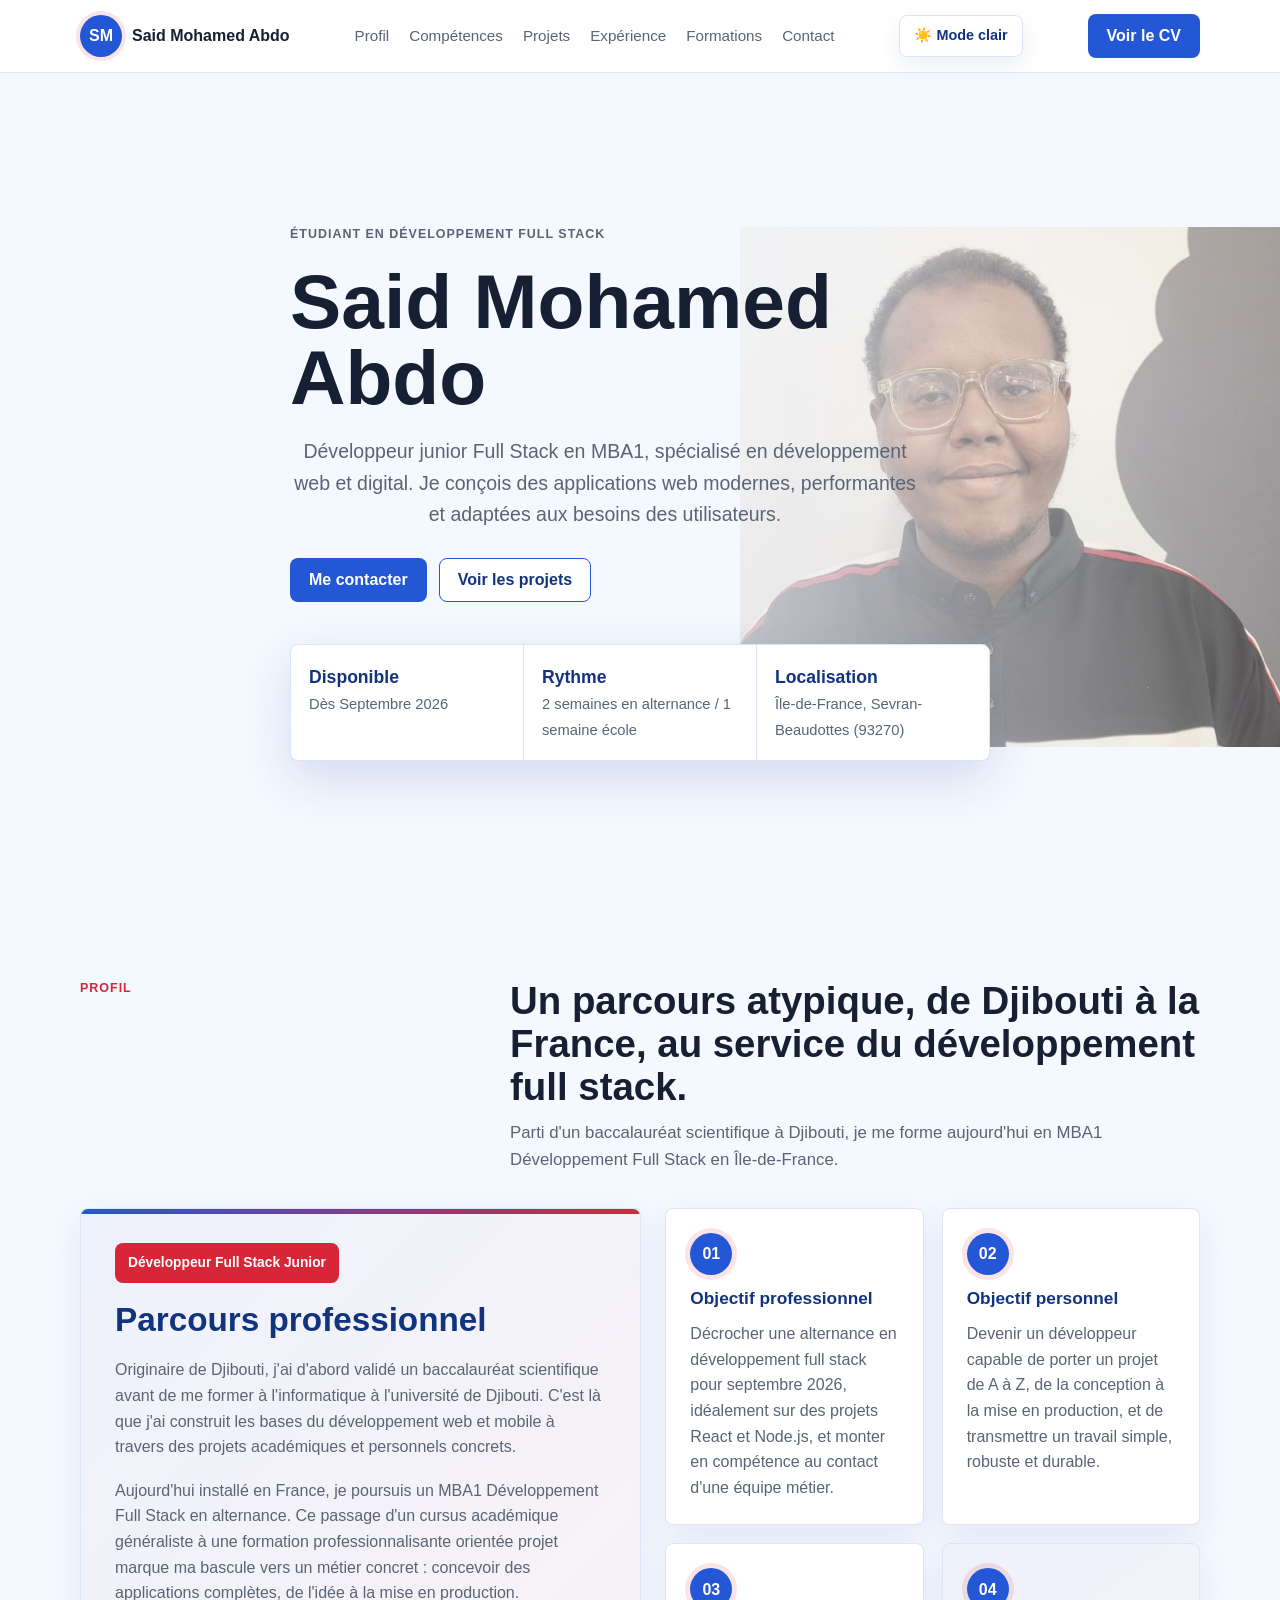
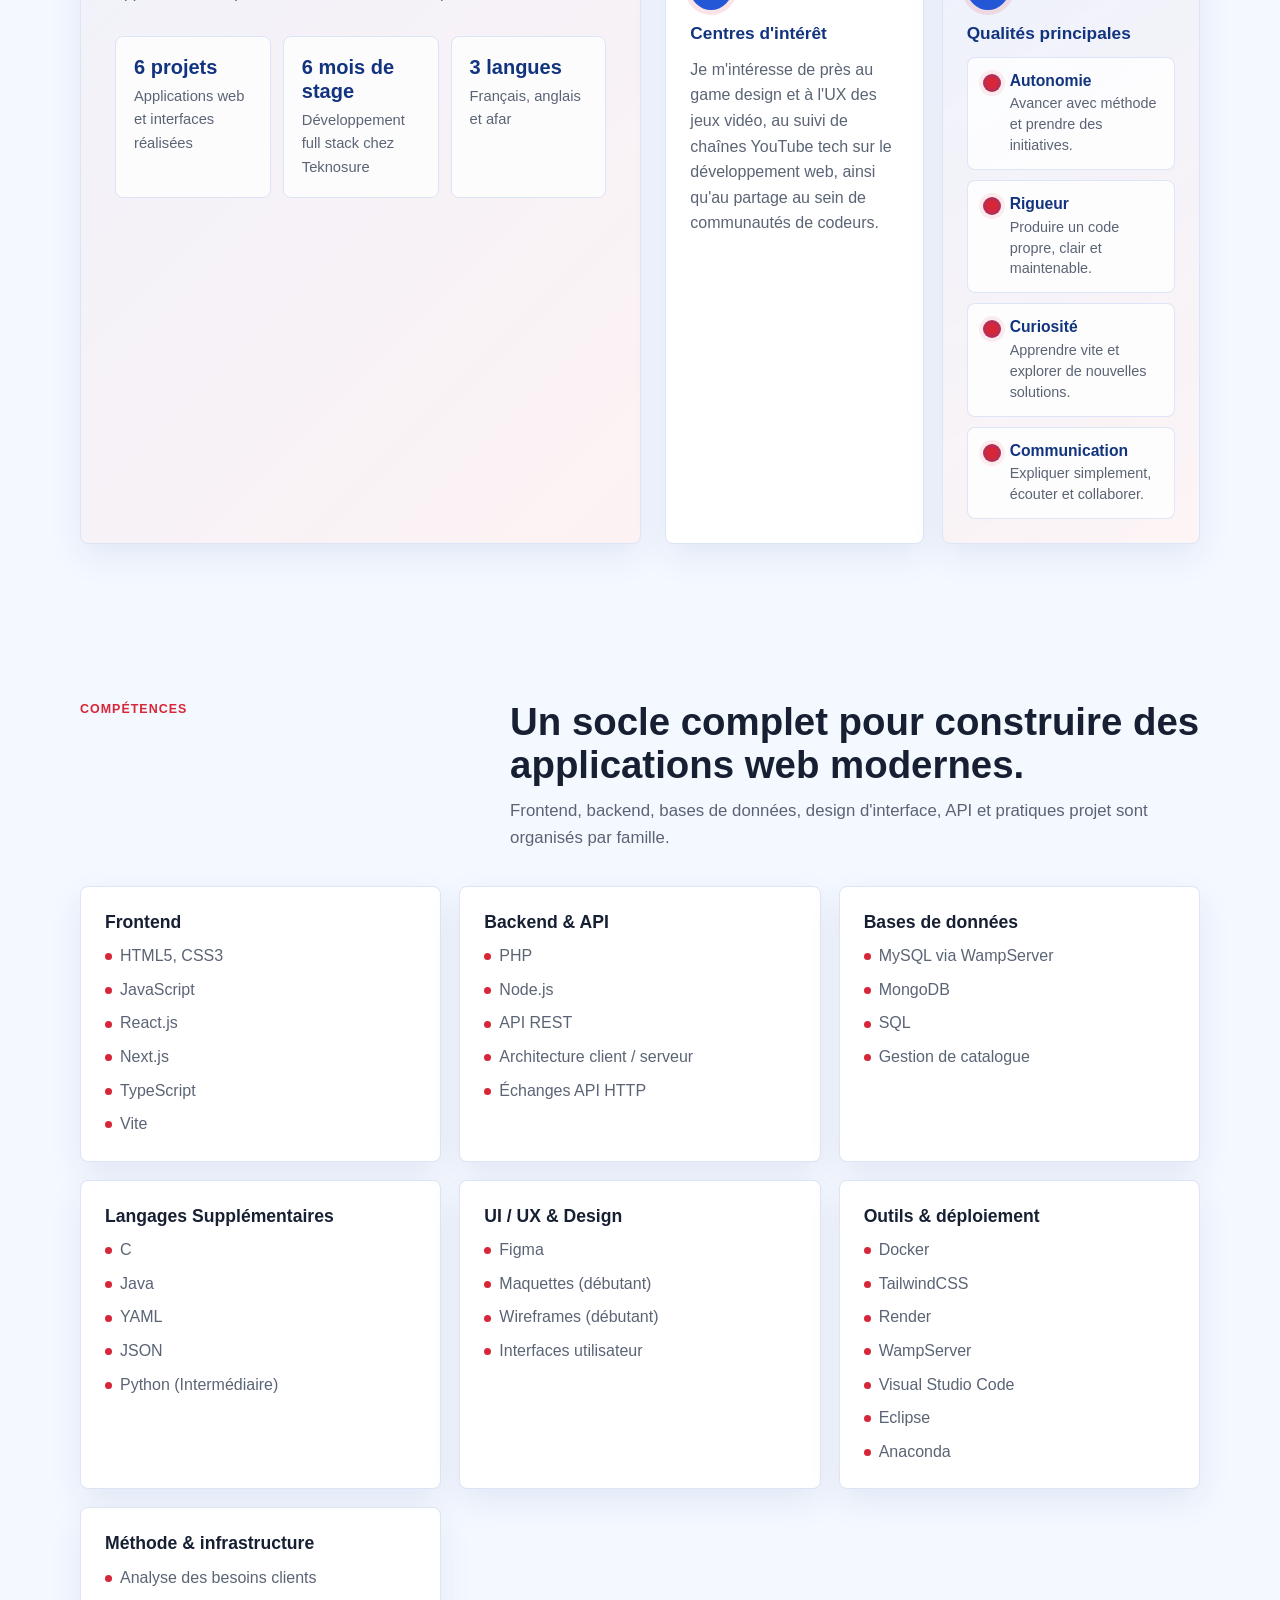
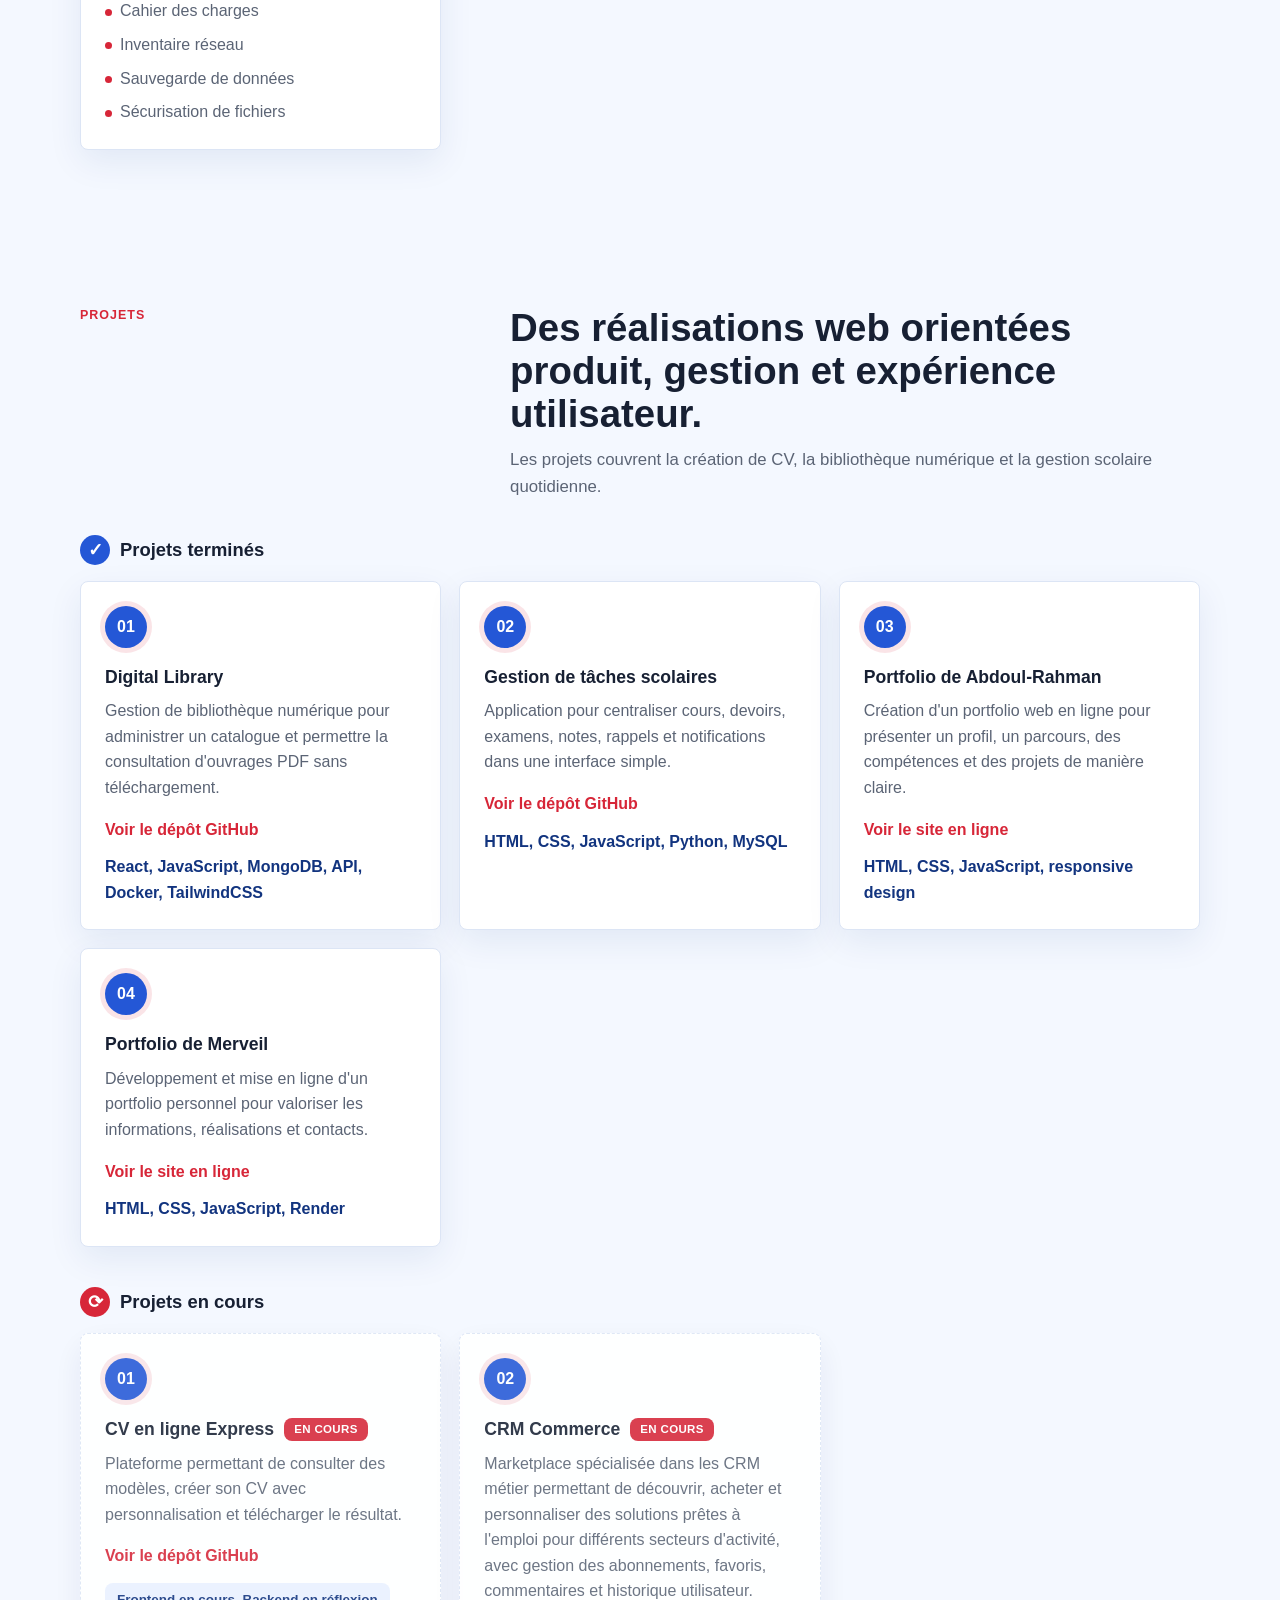
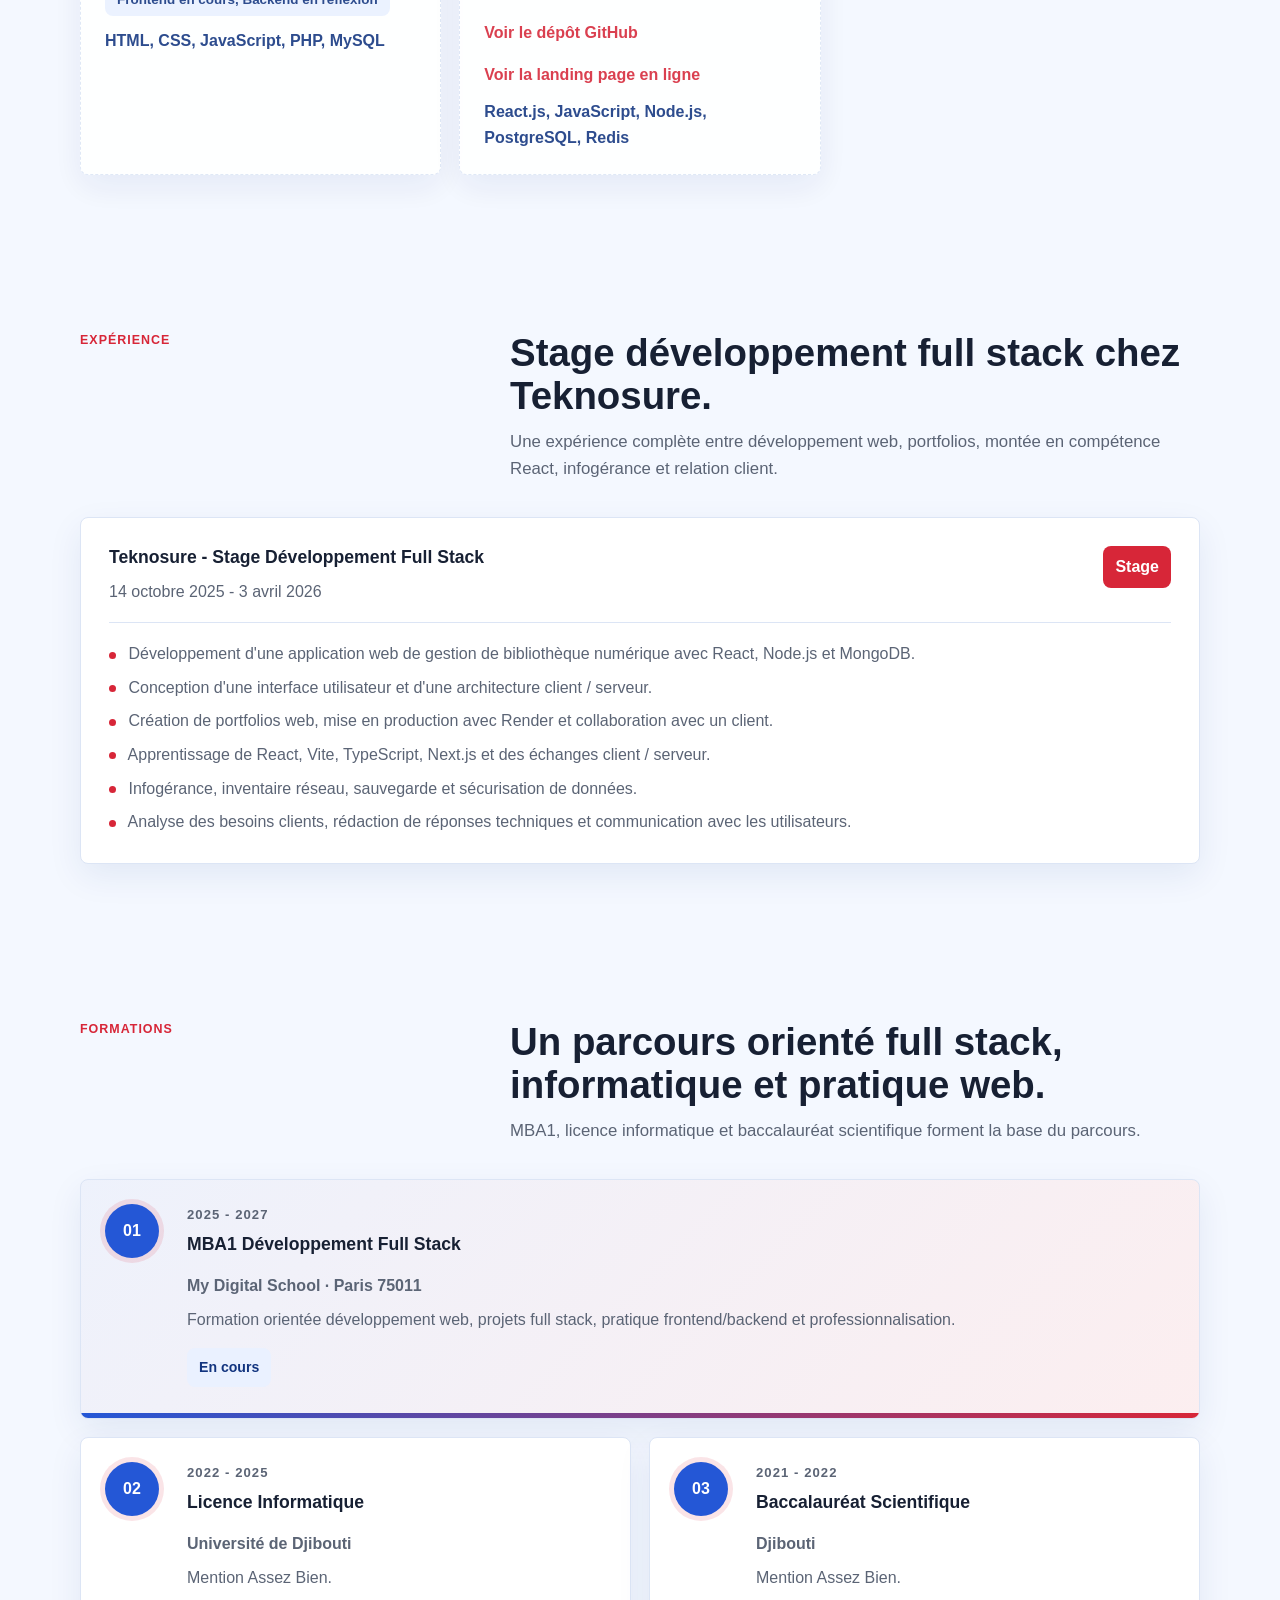
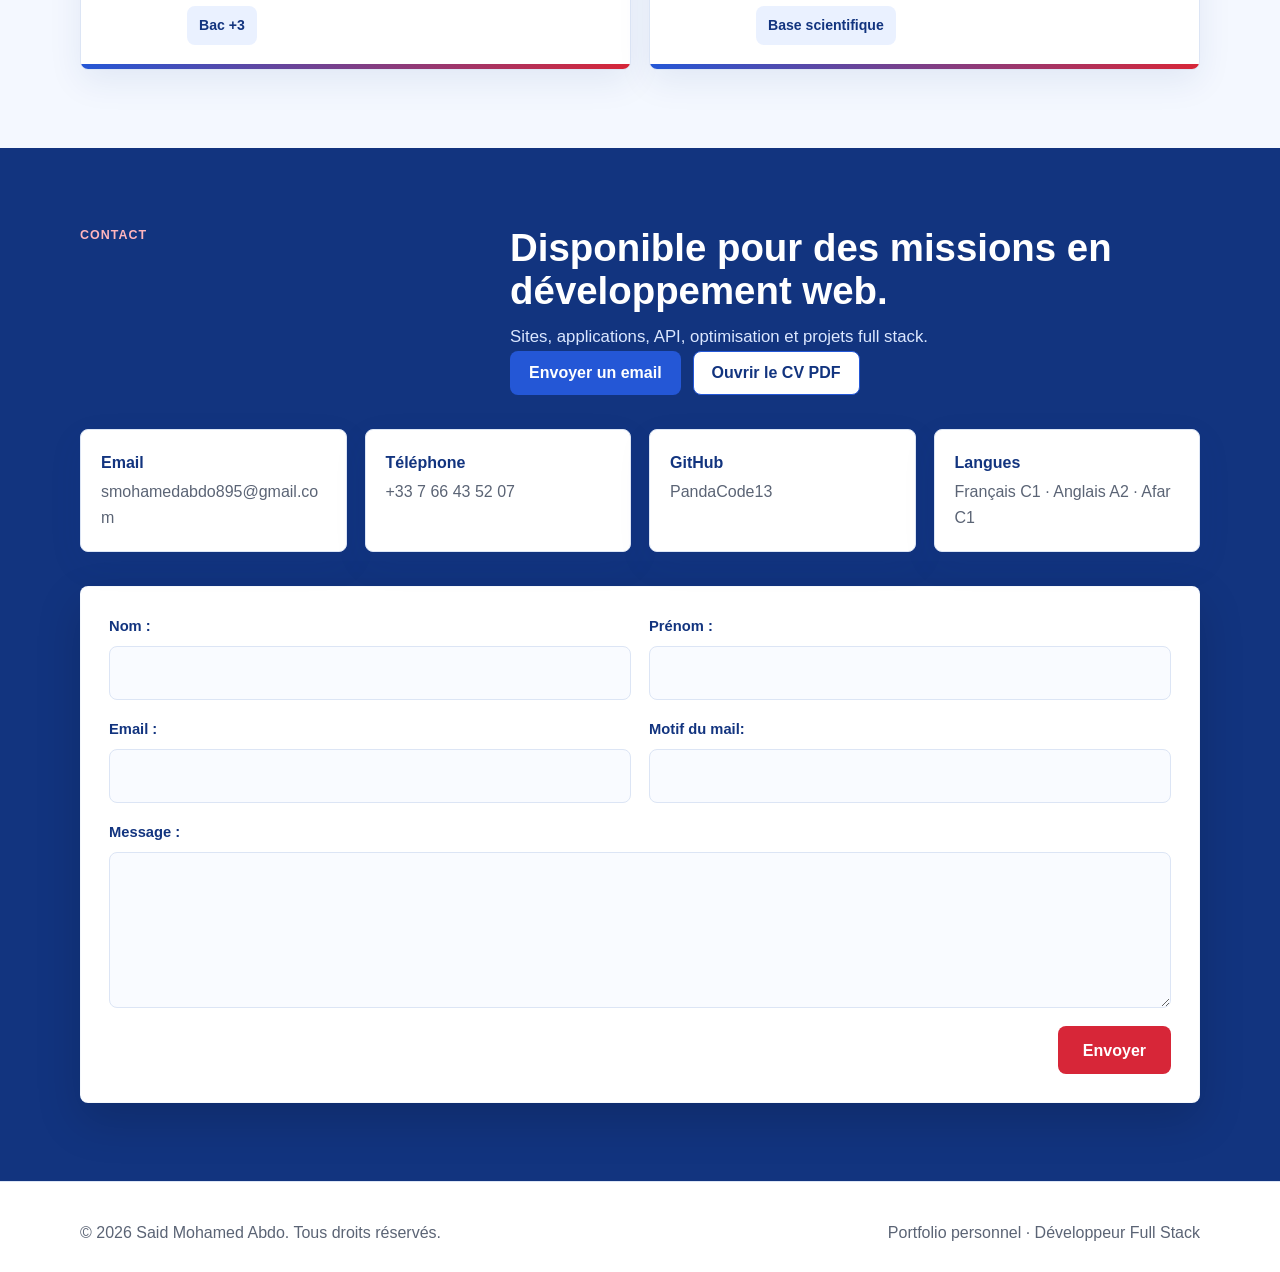
==== commit e23ad9bd: "fix the project section" ====
--- a/index.html
+++ b/index.html
@@ -1,4 +1,4 @@
-<!doctype html>
+﻿<!doctype html>
 <html lang="fr">
   <head>
     <meta charset="UTF-8" />
@@ -435,7 +435,7 @@
             </h3>
             <div class="projects-grid">
               <article class="project project-ongoing">
-                <span class="project-num">05</span>
+                <span class="project-num">01</span>
                 <h3 class="project-title">
                   CV en ligne Express
                   <span class="project-badge" role="status">En cours</span>
@@ -457,7 +457,7 @@
               </article>
 
               <article class="project project-ongoing">
-                <span class="project-num">06</span>
+                <span class="project-num">02</span>
                 <h3 class="project-title">
                   CRM Commerce
                   <span class="project-badge" role="status">En cours</span>
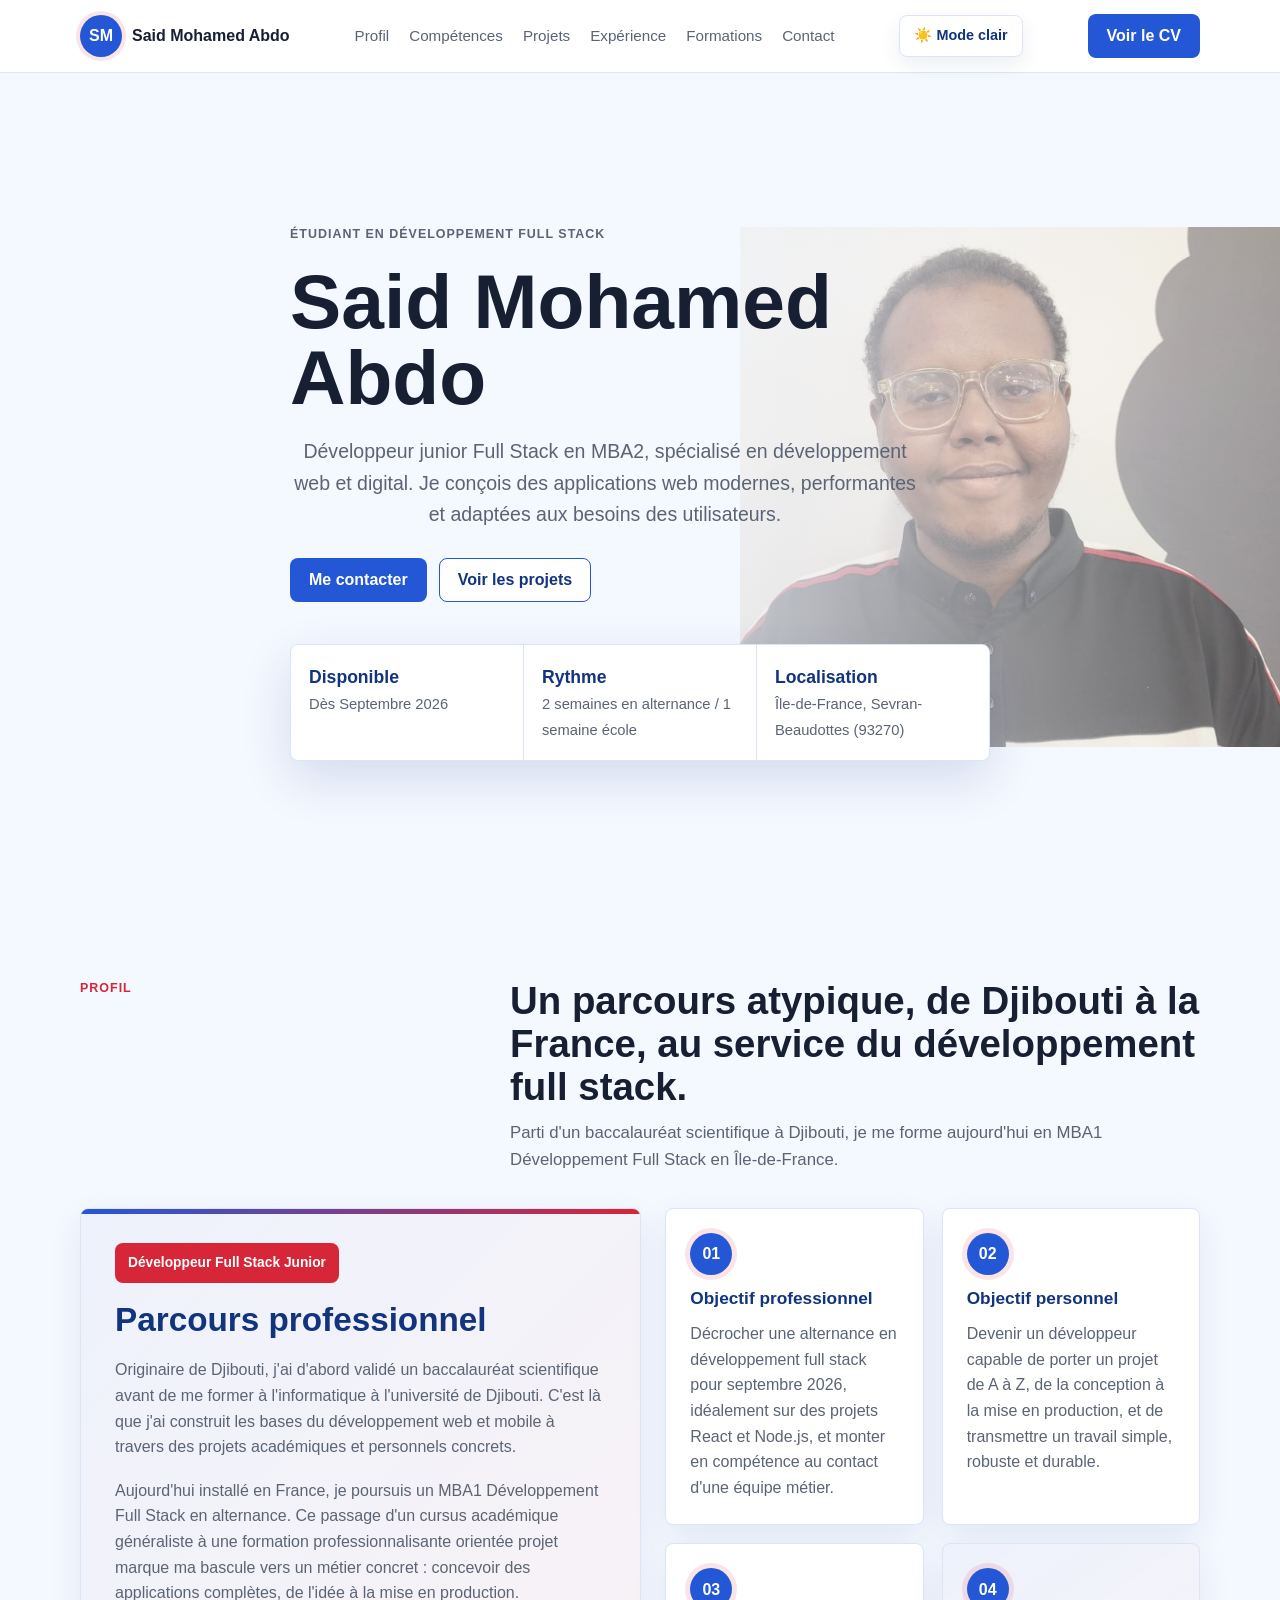
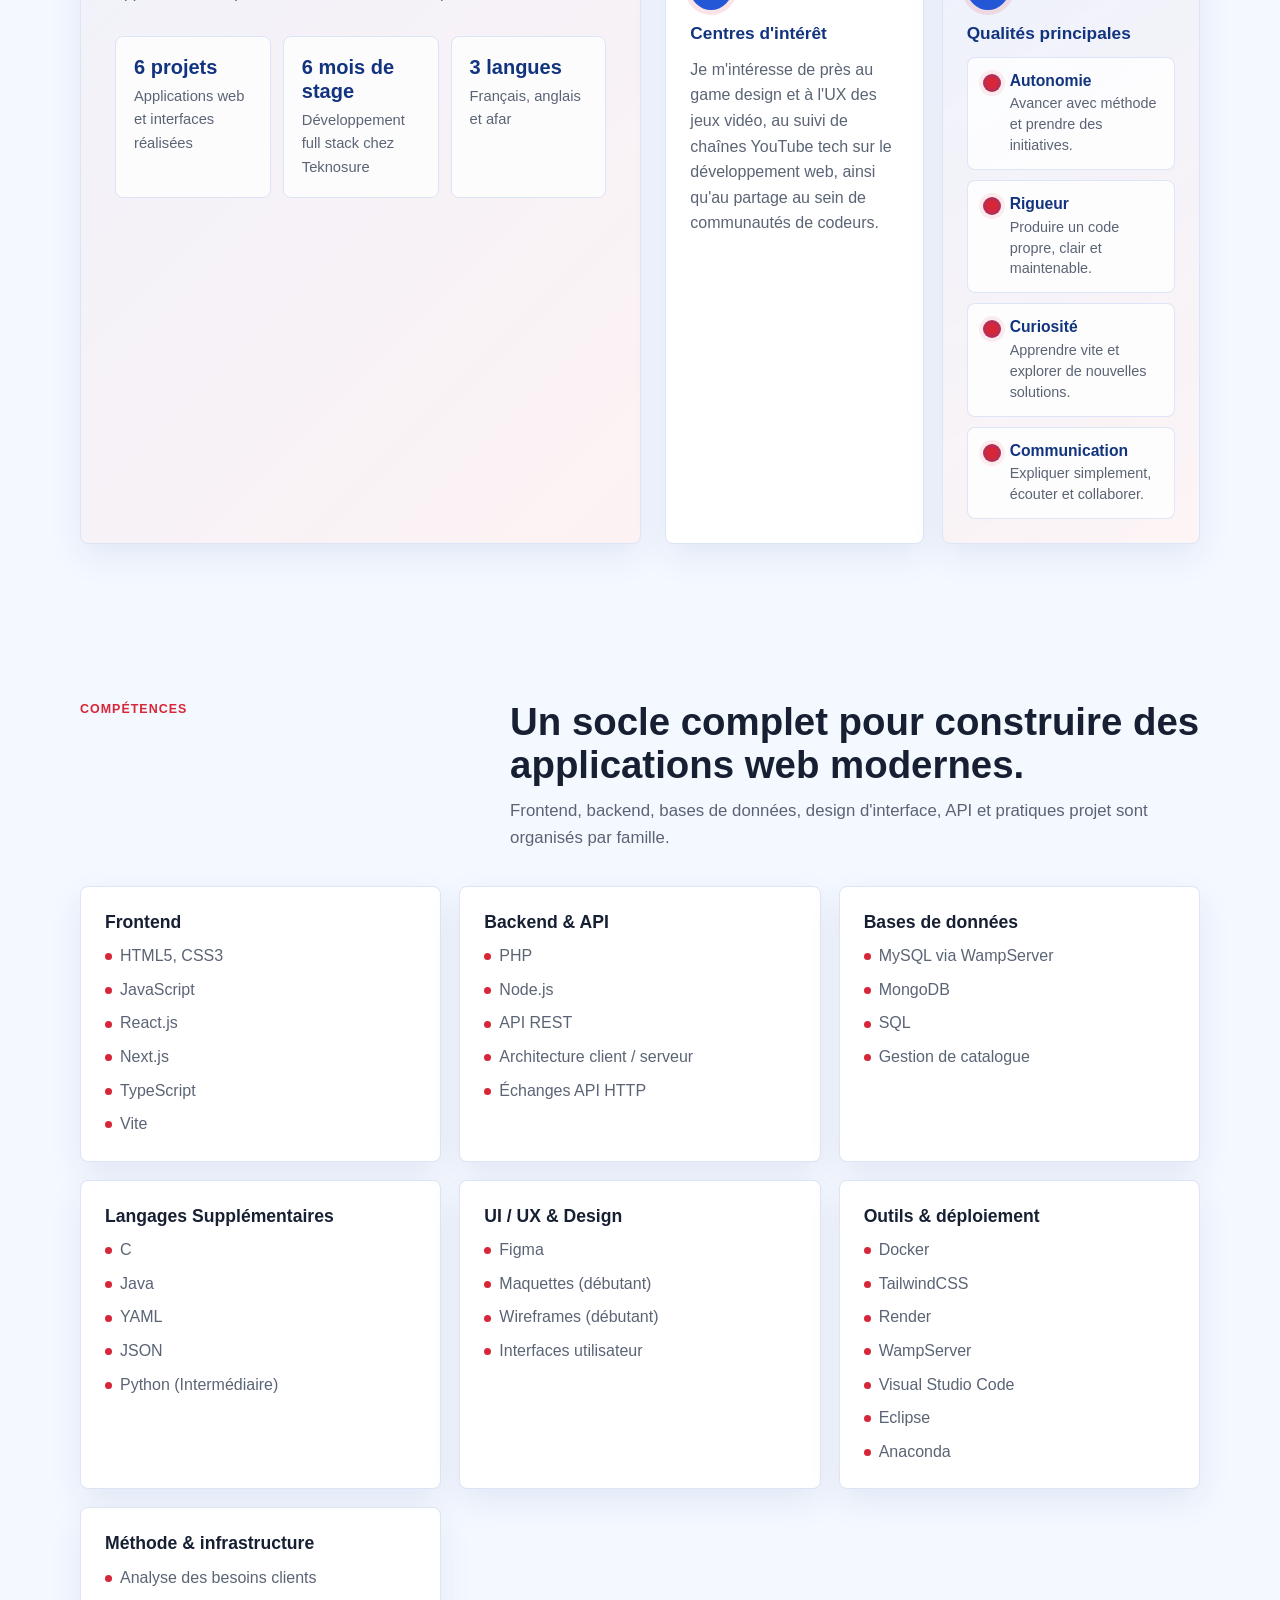
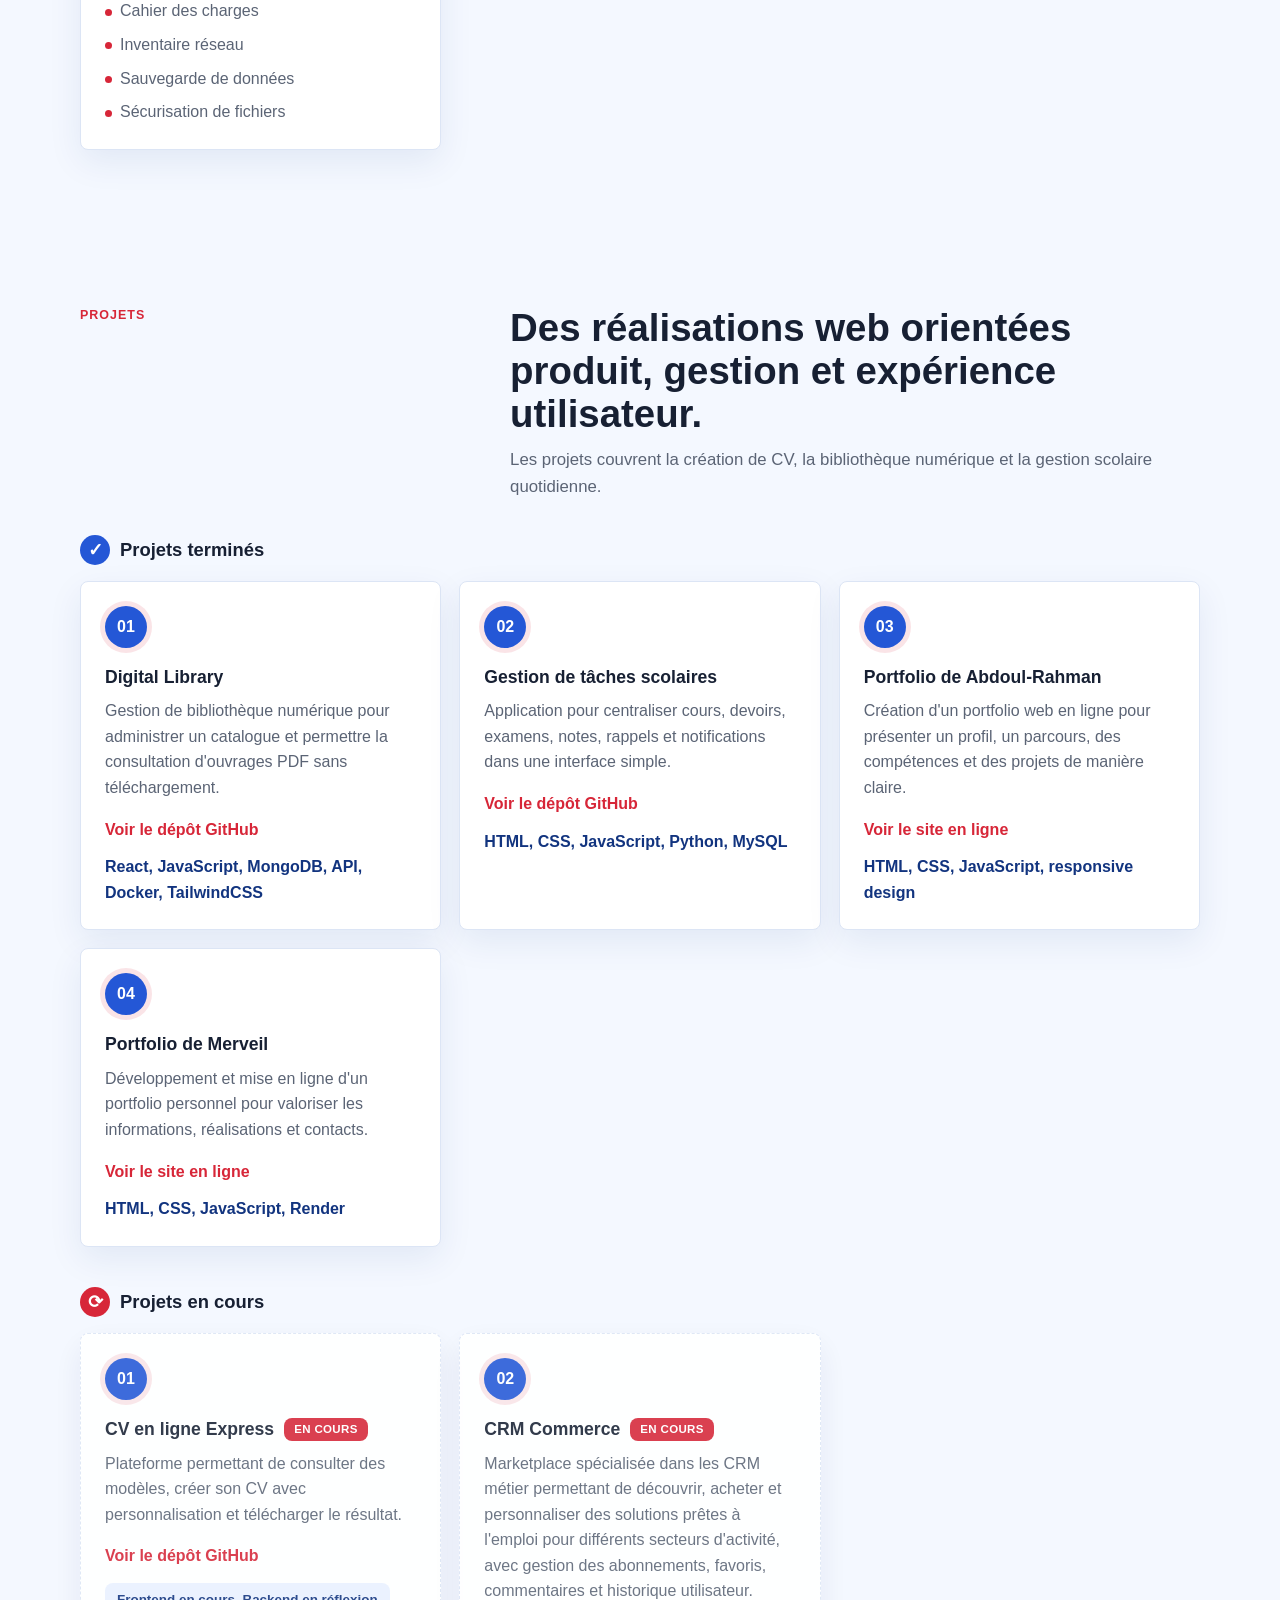
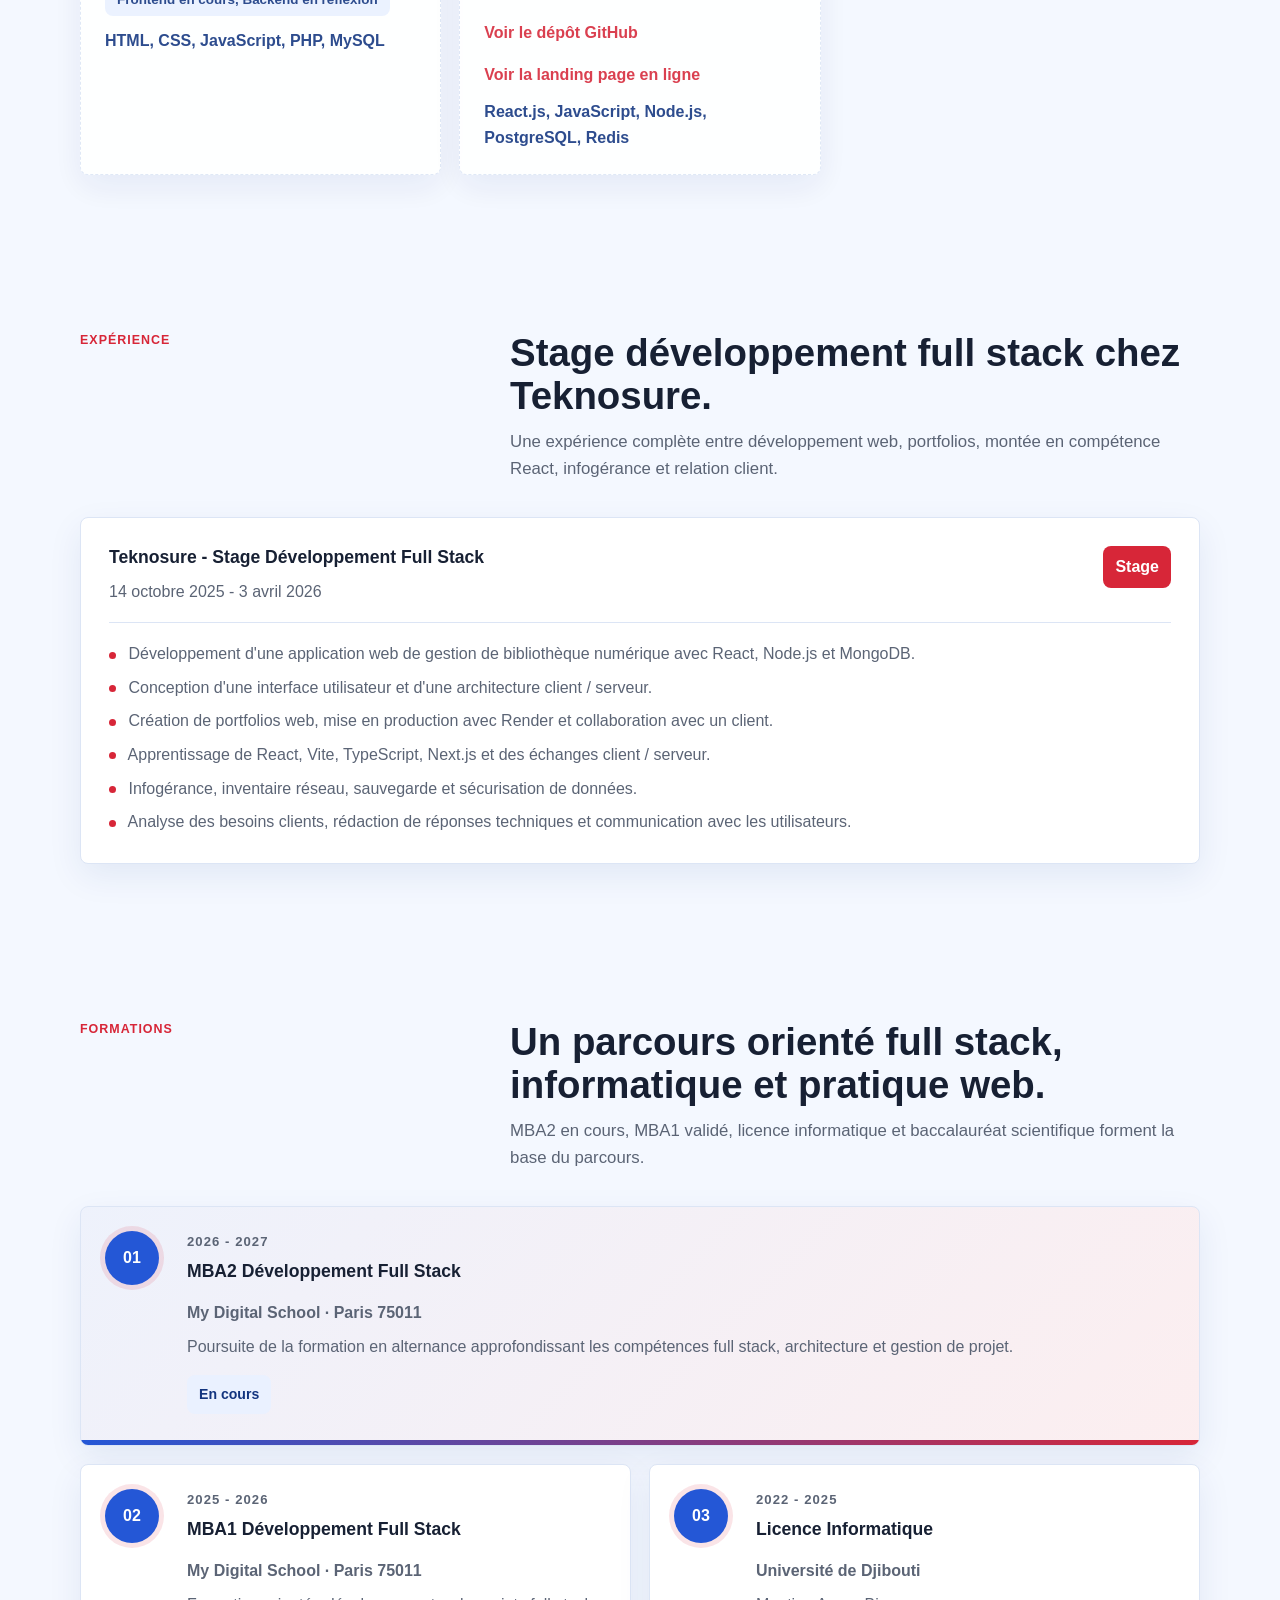
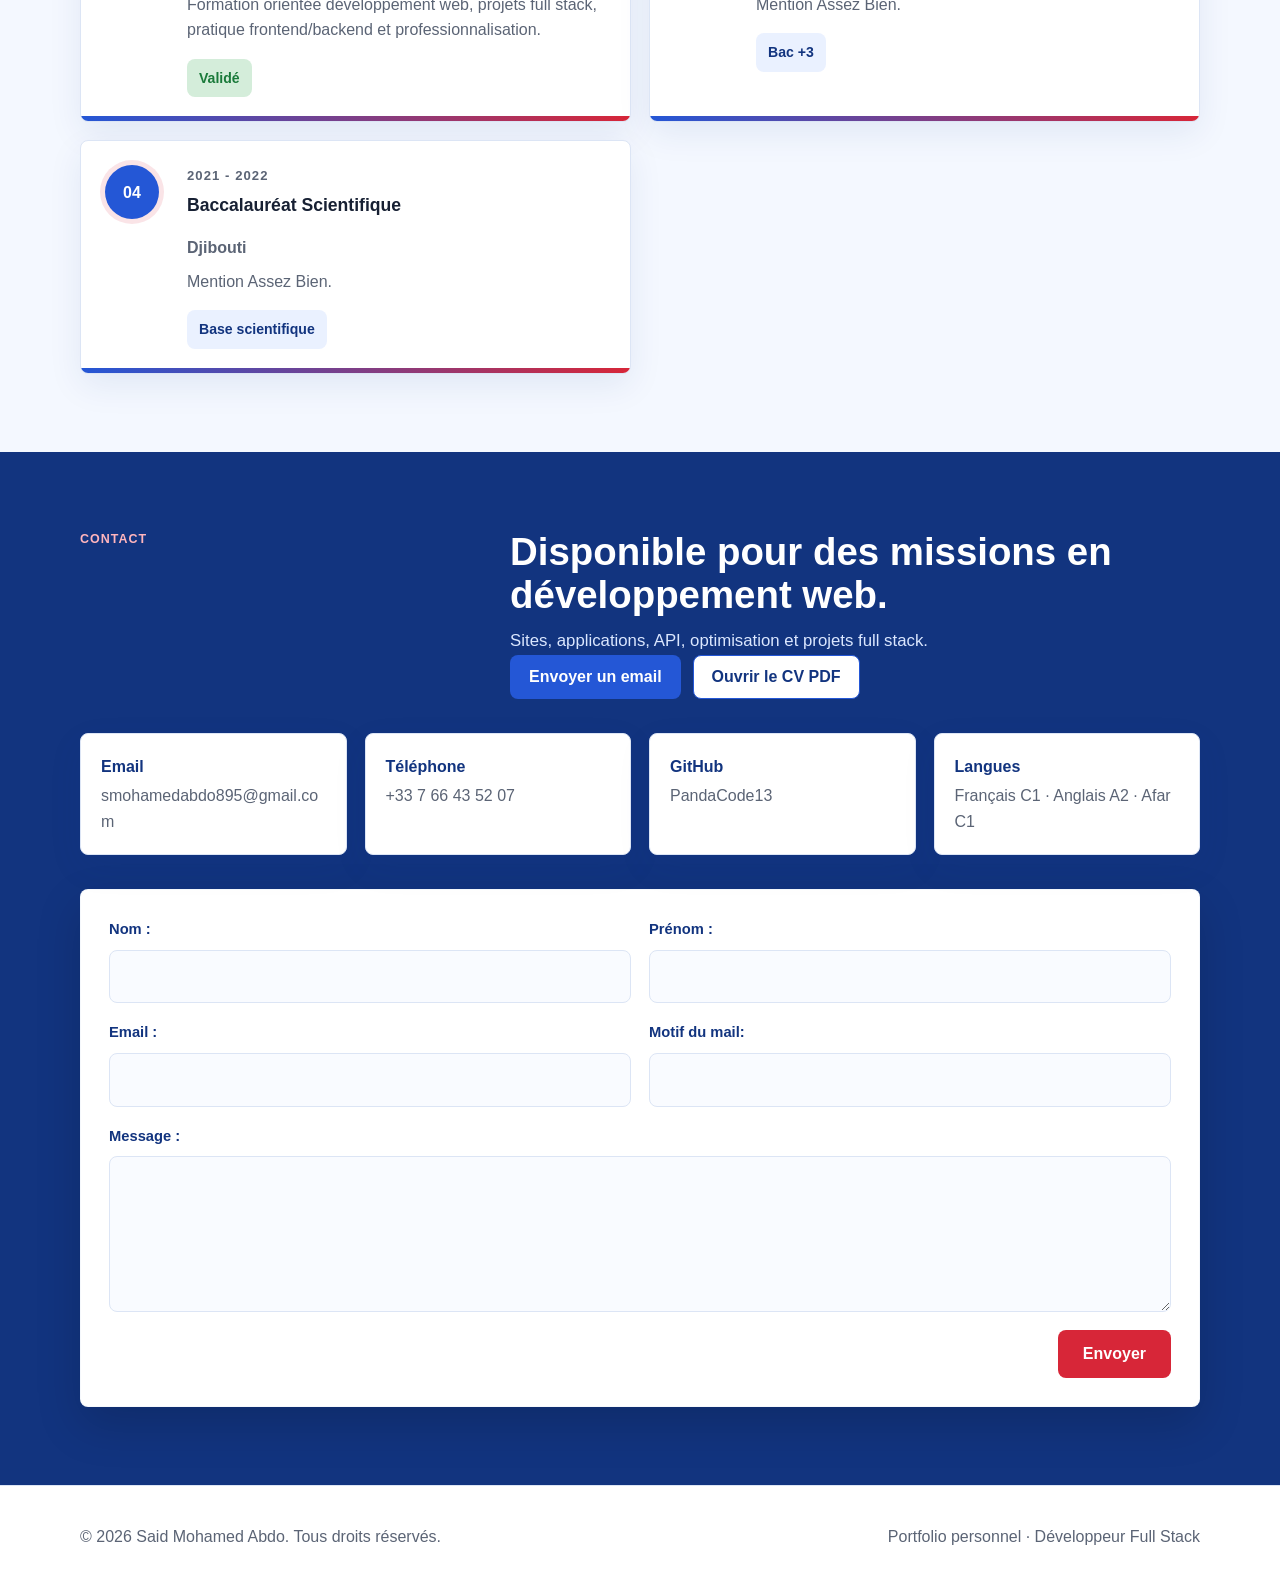
==== commit 73ae918d: "feat: add MBA2 formation and back-to-top arrow" ====
--- a/index.html
+++ b/index.html
@@ -70,7 +70,7 @@
           <p class="eyebrow">Étudiant en développement full stack</p>
           <h1>Said Mohamed Abdo</h1>
           <p class="hero-lead">
-            Développeur junior Full Stack en MBA1, spécialisé en développement
+            Développeur junior Full Stack en MBA2, spécialisé en développement
             web et digital. Je conçois des applications web modernes,
             performantes et adaptées aux besoins des utilisateurs.
           </p>
@@ -564,8 +564,8 @@
                 Un parcours orienté full stack, informatique et pratique web.
               </h2>
               <p class="section-text">
-                MBA1, licence informatique et baccalauréat scientifique forment
-                la base du parcours.
+                MBA2 en cours, MBA1 validé, licence informatique et
+                baccalauréat scientifique forment la base du parcours.
               </p>
             </div>
           </div>
@@ -574,19 +574,33 @@
             <article class="education-card education-card-featured">
               <div class="education-marker">01</div>
               <div class="education-content">
-                <p class="education-date">2025 - 2027</p>
+                <p class="education-date">2026 - 2027</p>
+                <h3>MBA2 Développement Full Stack</h3>
+                <p class="education-place">My Digital School · Paris 75011</p>
+                <p>
+                  Poursuite de la formation en alternance approfondissant les
+                  compétences full stack, architecture et gestion de projet.
+                </p>
+                <span class="education-badge">En cours</span>
+              </div>
+            </article>
+
+            <article class="education-card">
+              <div class="education-marker">02</div>
+              <div class="education-content">
+                <p class="education-date">2025 - 2026</p>
                 <h3>MBA1 Développement Full Stack</h3>
                 <p class="education-place">My Digital School · Paris 75011</p>
                 <p>
                   Formation orientée développement web, projets full stack,
                   pratique frontend/backend et professionnalisation.
                 </p>
-                <span class="education-badge">En cours</span>
+                <span class="education-badge education-badge-validated">Validé</span>
               </div>
             </article>
 
             <article class="education-card">
-              <div class="education-marker">02</div>
+              <div class="education-marker">03</div>
               <div class="education-content">
                 <p class="education-date">2022 - 2025</p>
                 <h3>Licence Informatique</h3>
@@ -597,7 +611,7 @@
             </article>
 
             <article class="education-card">
-              <div class="education-marker">03</div>
+              <div class="education-marker">04</div>
               <div class="education-content">
                 <p class="education-date">2021 - 2022</p>
                 <h3>Baccalauréat Scientifique</h3>
@@ -814,6 +828,21 @@
     </footer>
 
     <!--
+      Flèche "remonter en haut" :
+      - .back-to-top reste fixée en bas à droite.
+      - Elle n'apparaît qu'après un scroll (classe .visible ajoutée par le script).
+      - Le clic fait remonter la page vers #accueil.
+    -->
+    <button
+      class="back-to-top"
+      id="back-to-top"
+      type="button"
+      aria-label="Remonter en haut de la page"
+    >
+      ↑
+    </button>
+
+    <!--
       Script du menu mobile :
       - .is-open est ajoutée/retirée sur .nav-links.
       - aria-expanded indique l'état du menu aux lecteurs d'écran.
@@ -971,6 +1000,20 @@
         // Sauvegarde du thème
         localStorage.setItem("theme", isDark ? "dark" : "light");
       });
+
+      // =========================
+      // FLÈCHE REMONTER EN HAUT
+      // =========================
+
+      const backToTop = document.getElementById("back-to-top");
+
+      window.addEventListener("scroll", () => {
+        backToTop.classList.toggle("visible", window.scrollY > 400);
+      });
+
+      backToTop.addEventListener("click", () => {
+        window.scrollTo({ top: 0, behavior: "smooth" });
+      });
     </script>
   </body>
 </html>
--- a/said.css
+++ b/said.css
@@ -944,6 +944,11 @@
   font-size: 0.88rem;
 }
 
+.education-badge-validated {
+  color: #1a7a3a;
+  background: #d4edda;
+}
+
 .contact-band {
   color: var(--white);
   background: var(--blue-dark);
@@ -1085,6 +1090,40 @@
   flex-wrap: wrap;
 }
 
+.back-to-top {
+  position: fixed;
+  right: 20px;
+  bottom: 20px;
+  z-index: 900;
+  width: 48px;
+  height: 48px;
+  border: none;
+  border-radius: 50%;
+  cursor: pointer;
+  color: var(--white);
+  background: linear-gradient(135deg, var(--blue), var(--cyan));
+  box-shadow: 0 6px 18px rgba(0, 0, 0, 0.25);
+  font-size: 1.4rem;
+  line-height: 1;
+  opacity: 0;
+  visibility: hidden;
+  transform: translateY(12px);
+  transition:
+    opacity 0.3s ease,
+    visibility 0.3s ease,
+    transform 0.3s ease;
+}
+
+.back-to-top.visible {
+  opacity: 1;
+  visibility: visible;
+  transform: translateY(0);
+}
+
+.back-to-top:hover {
+  transform: translateY(-3px);
+}
+
 /*
   Responsive :
   les paliers gardent la navigation, le hero et les grilles lisibles.
@@ -1541,6 +1580,11 @@
   color: var(--ink);
 }
 
+body.dark-mode .education-badge-validated {
+  background: rgba(46, 160, 67, 0.22);
+  color: #7ee787;
+}
+
 body.dark-mode .quality-card {
   background:
     linear-gradient(
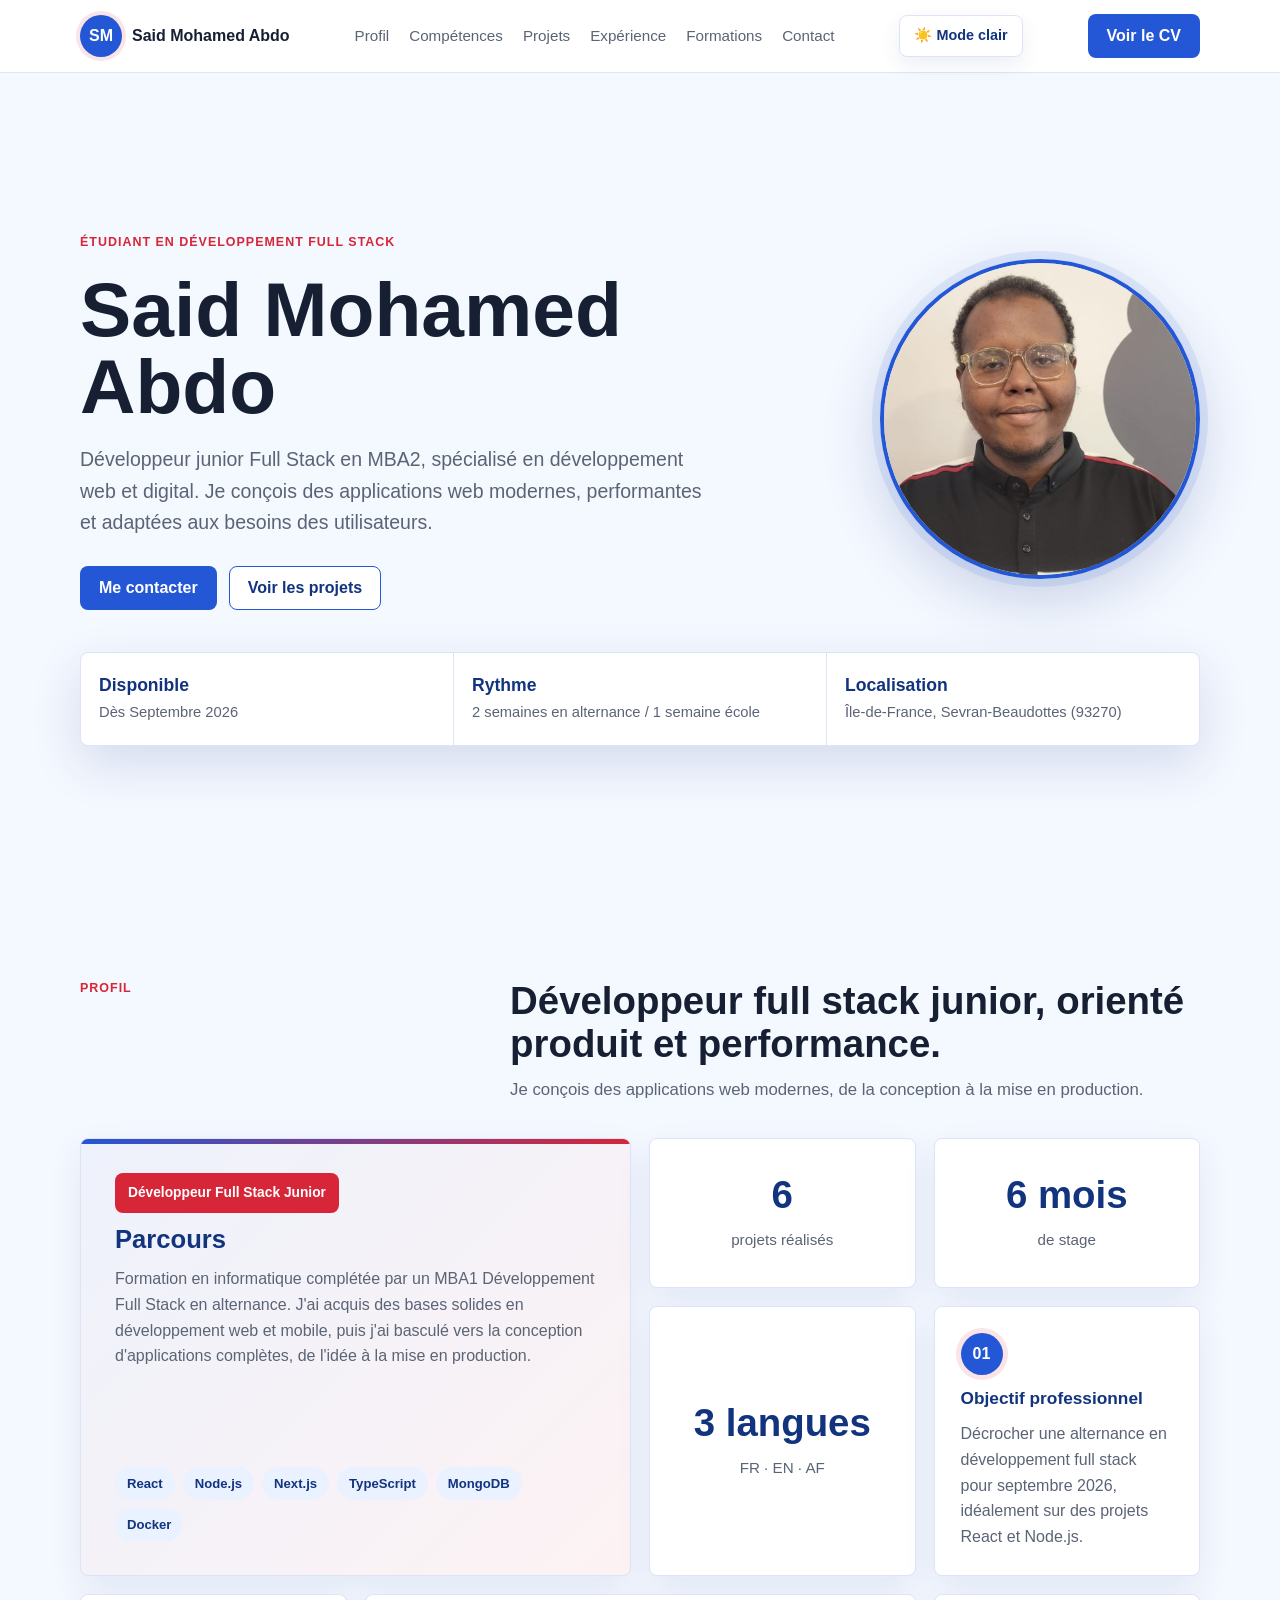
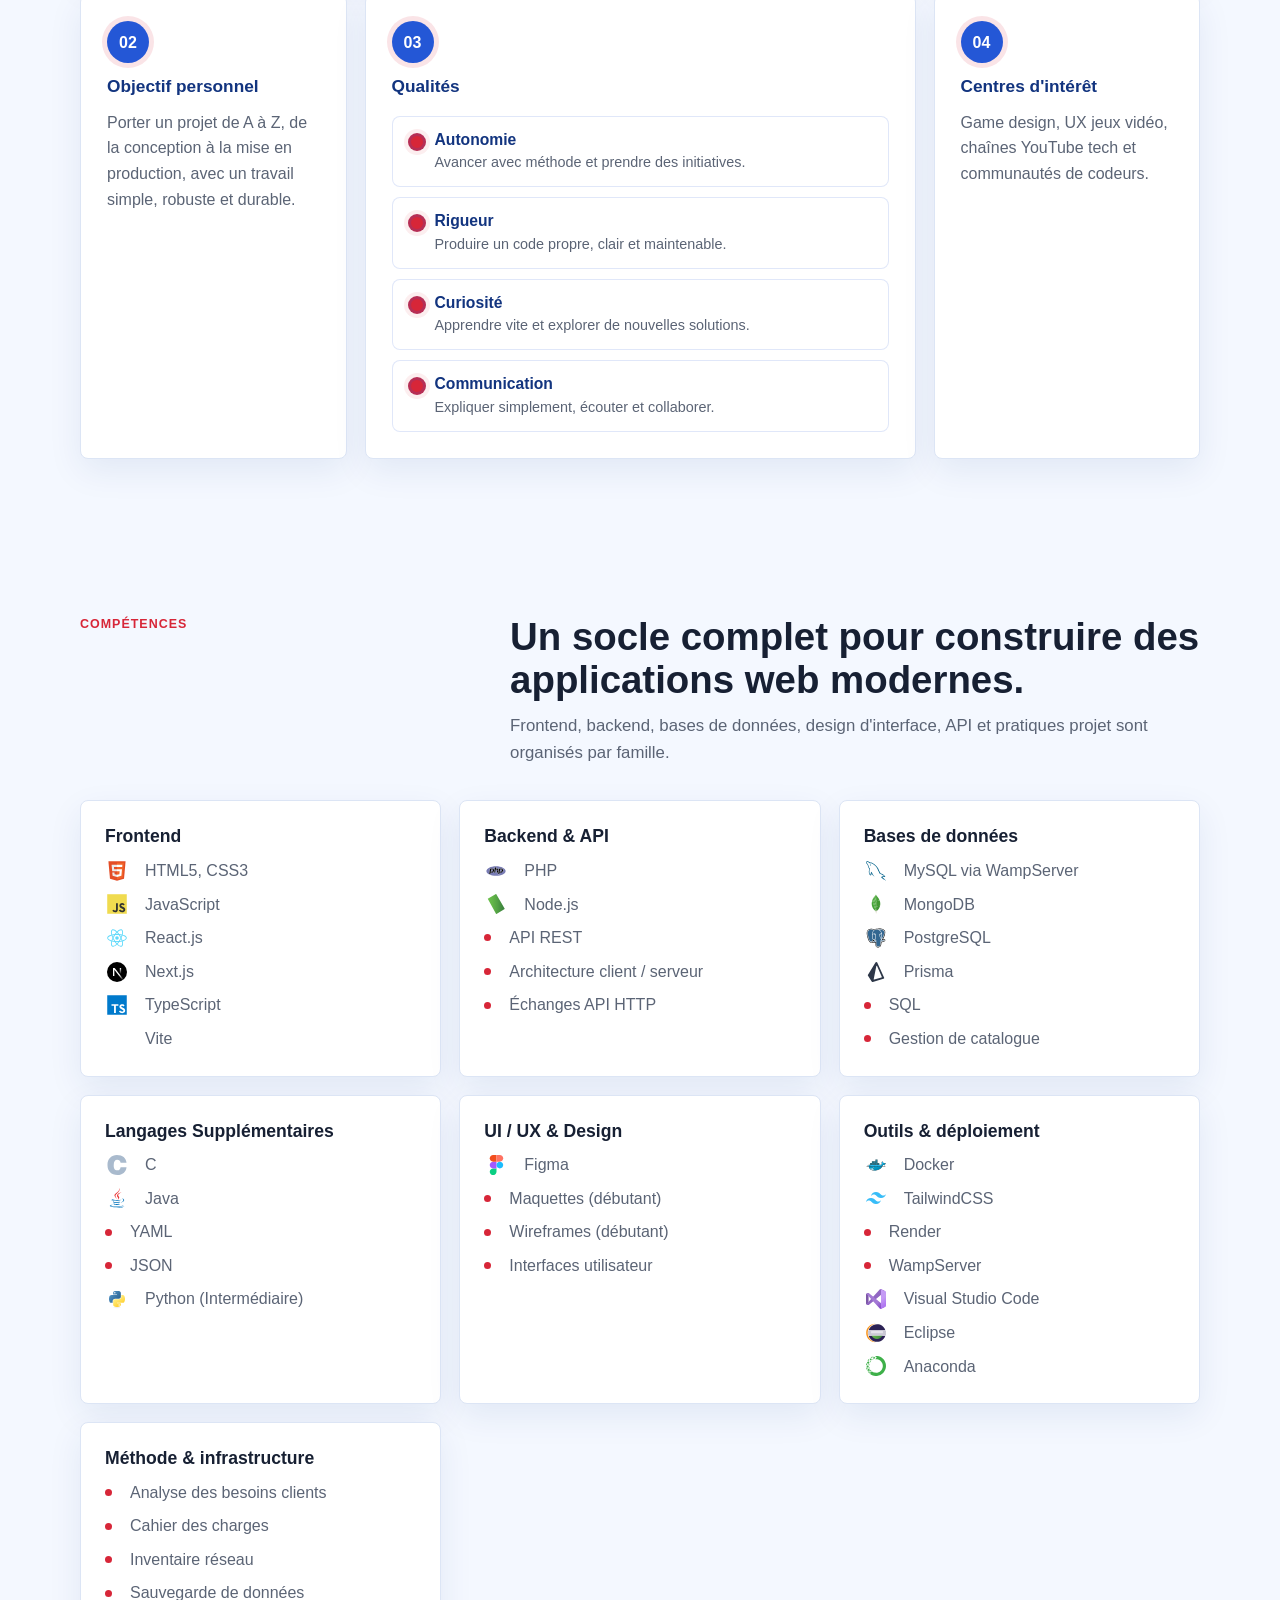
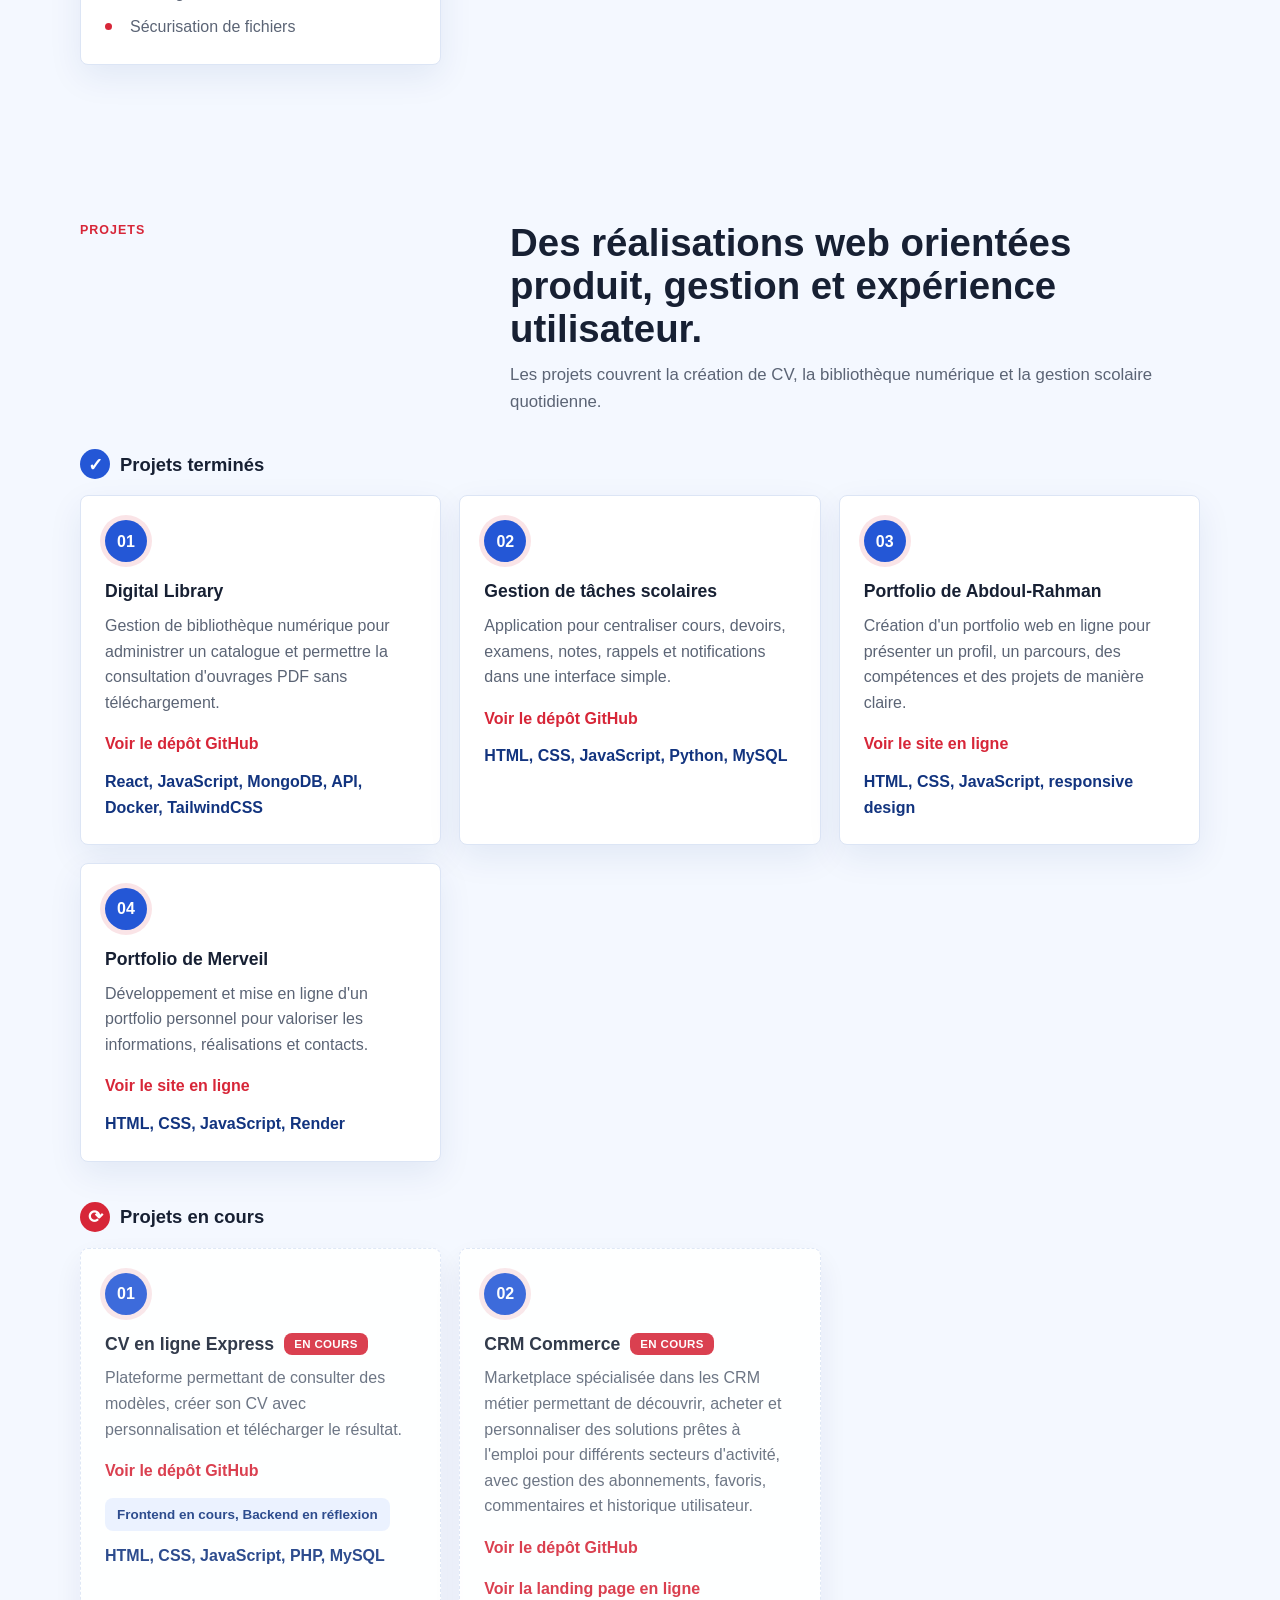
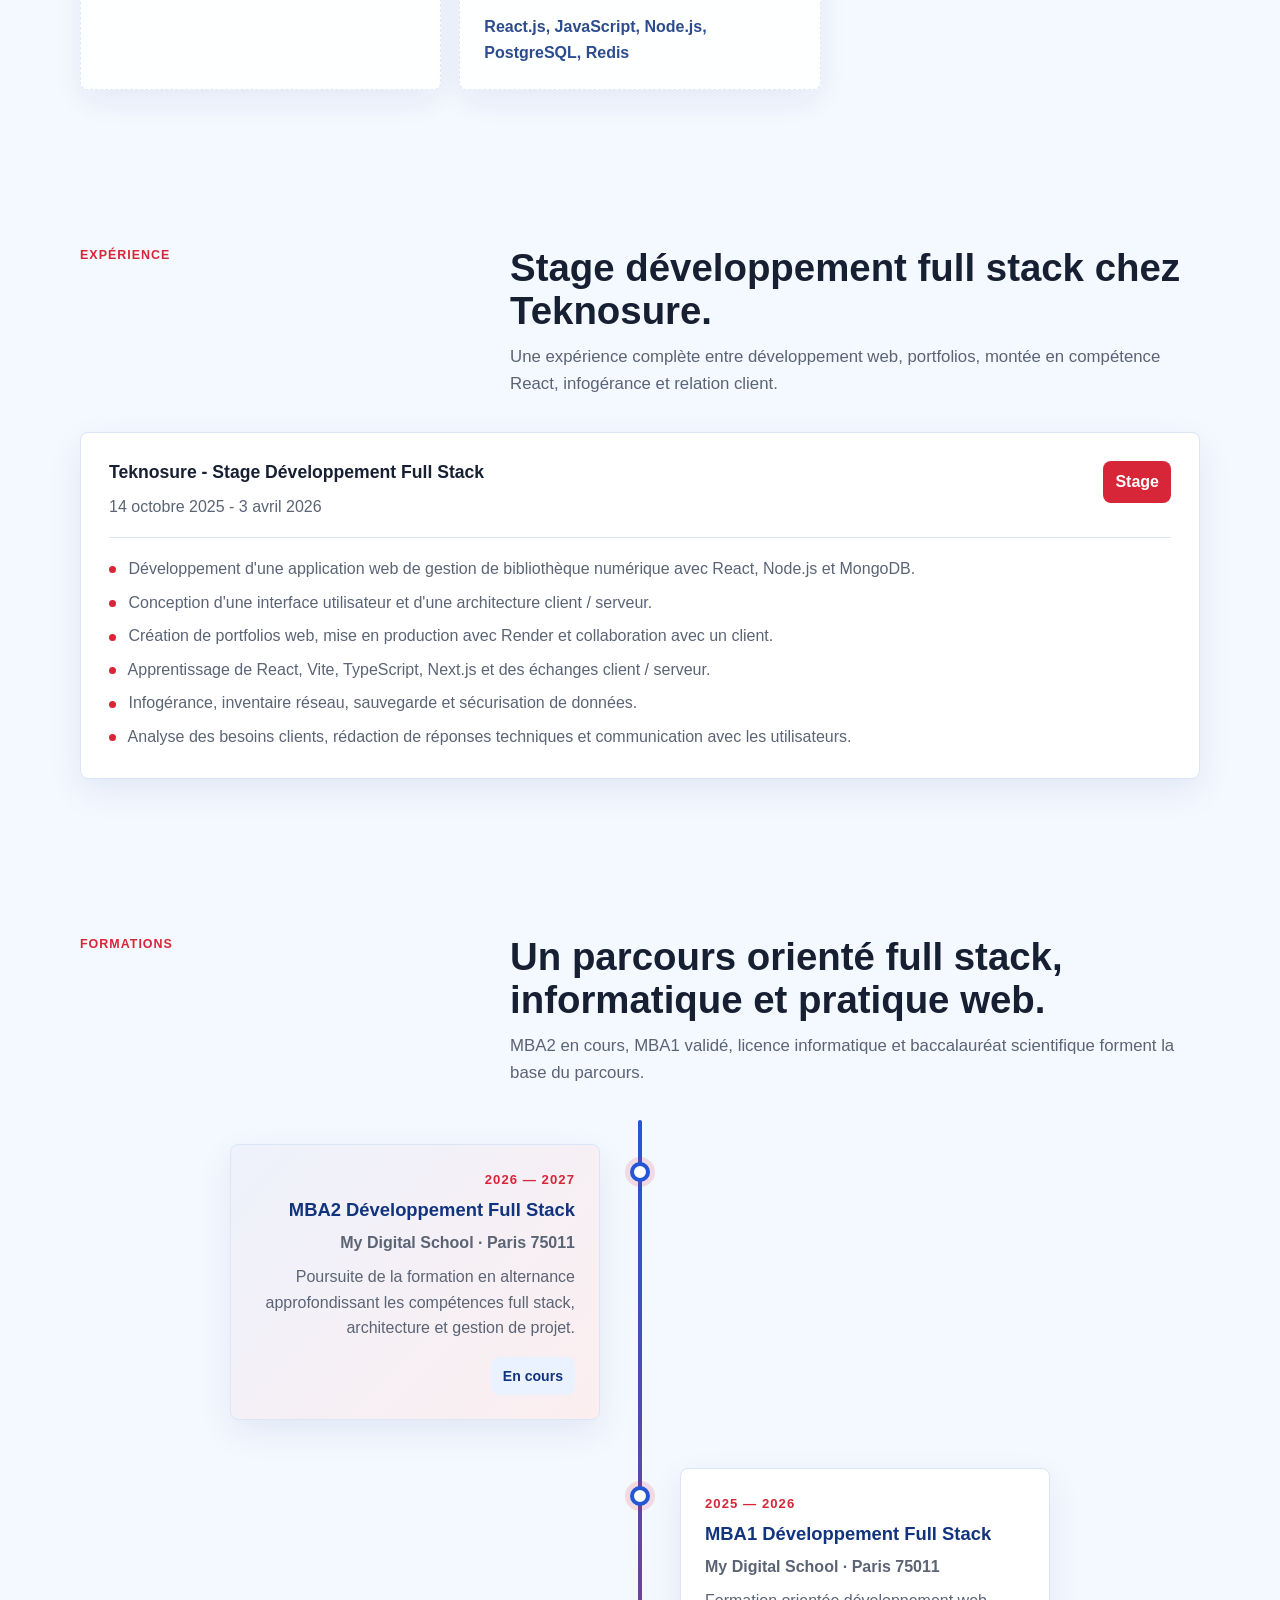
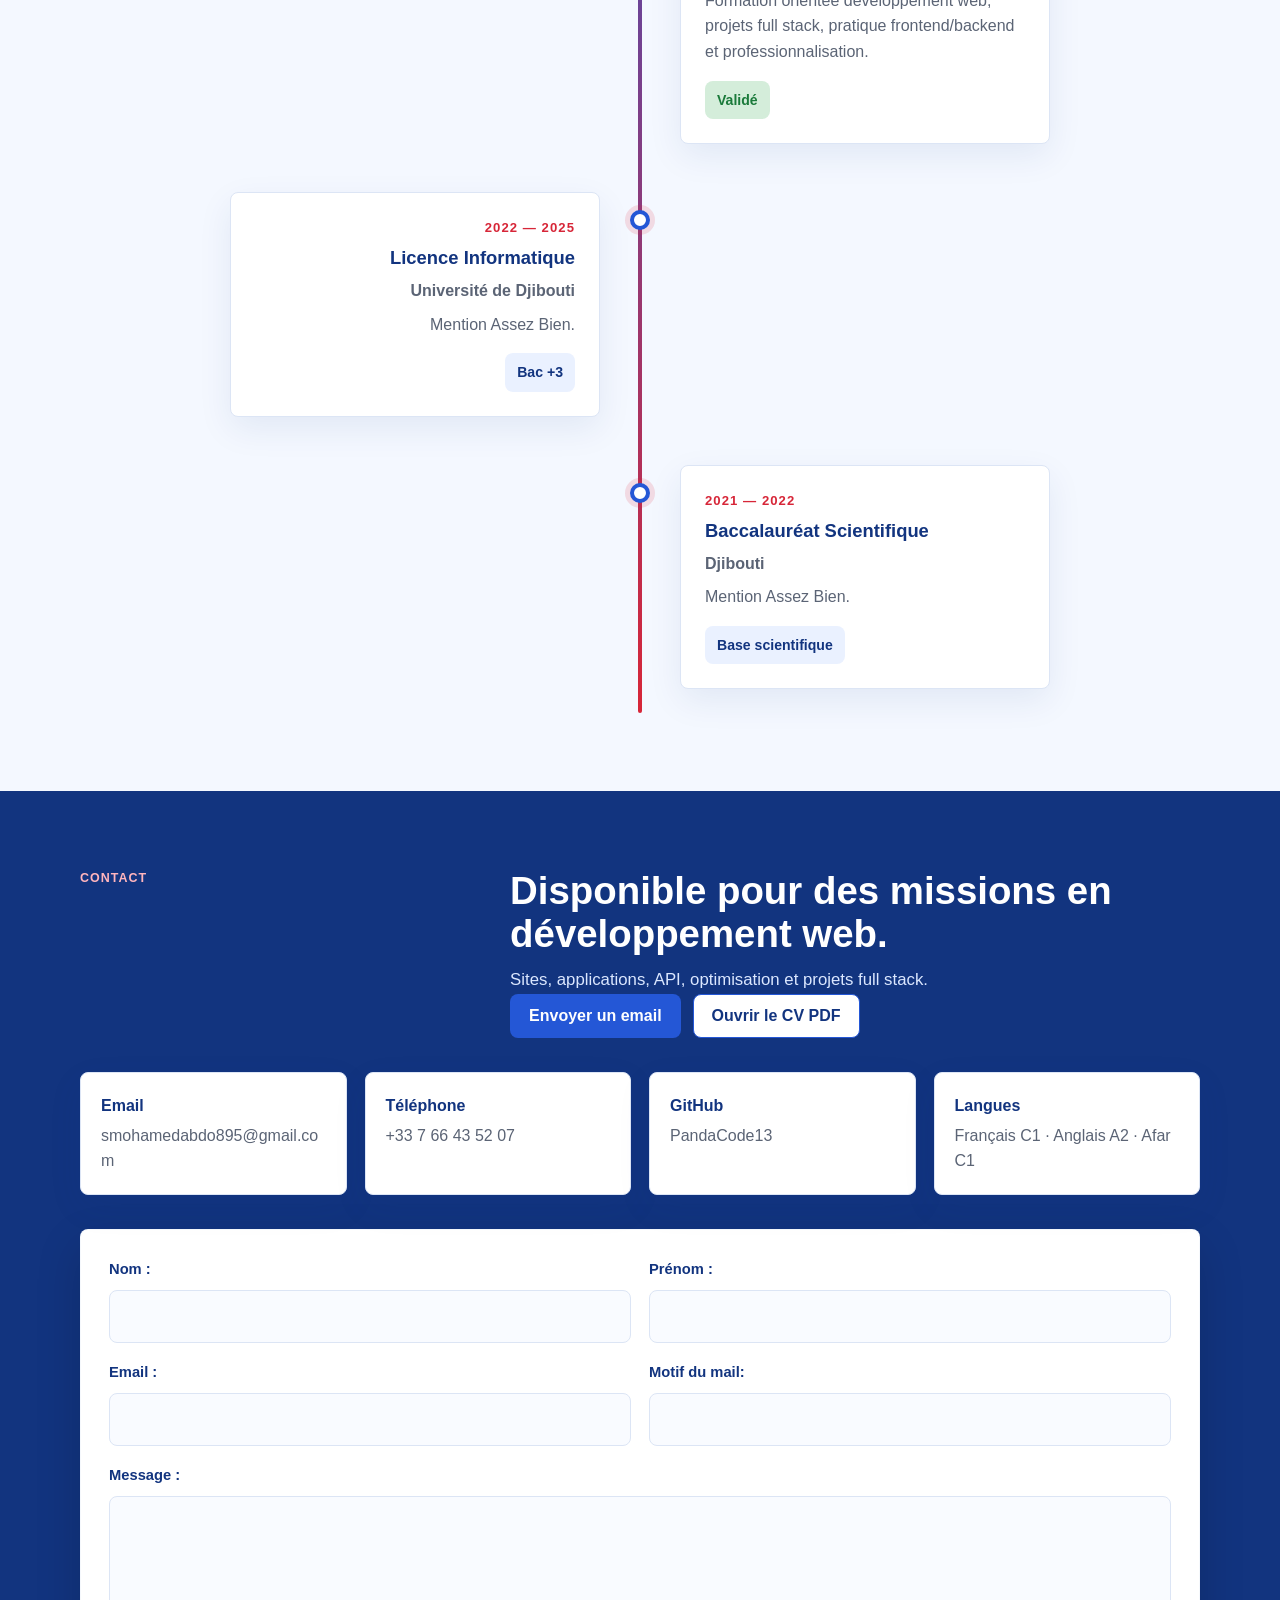
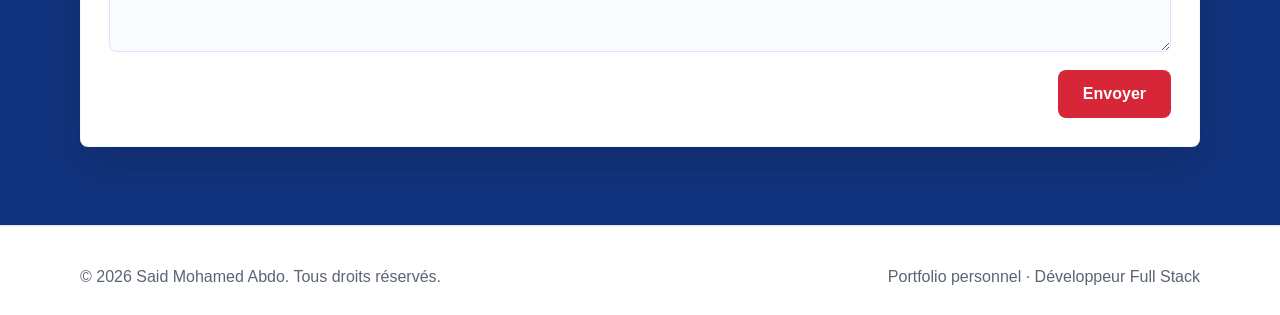
==== commit fd12c7d4: "feat: redesign portfolio (bento profile, hero, timeline, skill logos)" ====
--- a/index.html
+++ b/index.html
@@ -9,6 +9,26 @@
     />
     <title>Portfolio - Said Mohamed Abdo</title>
     <link rel="stylesheet" href="said.css" />
+
+    <style>
+      .skill-icon {
+        display: inline-flex;
+        align-items: center;
+        justify-content: center;
+        margin-right: 6px;
+        vertical-align: middle;
+      }
+      .skill-svg {
+        display: block;
+        width: 20px;
+        height: 20px;
+      }
+      /* Next.js et Prisma sont des logos noirs : on les inverse en mode sombre pour qu'ils restent visibles */
+      html.dark .icon-invert-dark .skill-svg,
+      .dark-mode .icon-invert-dark .skill-svg {
+        filter: invert(1);
+      }
+    </style>
   </head>
   <body>
     <!--
@@ -60,31 +80,38 @@
     <main>
       <!--
         Hero / première section :
-        - La photo est une image de fond dans .hero, pas une balise <img>.
-        - Ce choix permet de placer le portrait derrière/à côté du texte comme un visuel de couverture.
-        - Le dégradé bleu/blanc défini dans said.css passe au-dessus de la photo pour garder le texte lisible.
-        - Sur mobile, le CSS repositionne la photo au-dessus du texte avec background-position: top center.
+        - La photo est une balise <img> dans .hero-photo-wrapper (cercle).
+        - .hero-layout place le texte à gauche et la photo à droite.
+        - Sur mobile, le CSS passe le layout en colonne (photo au-dessus).
+        - Les informations clés (quick-facts) sont dans un bloc séparé.
       -->
       <section class="hero" id="accueil">
-        <div class="container hero-content">
-          <p class="eyebrow">Étudiant en développement full stack</p>
-          <h1>Said Mohamed Abdo</h1>
-          <p class="hero-lead">
-            Développeur junior Full Stack en MBA2, spécialisé en développement
-            web et digital. Je conçois des applications web modernes,
-            performantes et adaptées aux besoins des utilisateurs.
-          </p>
-
-          <div class="hero-actions">
-            <a class="btn btn-primary" href="#contact">Me contacter</a>
-            <a class="btn btn-secondary" href="#projets">Voir les projets</a>
+        <div class="container hero-layout">
+          <div class="hero-text">
+            <p class="eyebrow">Étudiant en développement full stack</p>
+            <h1>Said Mohamed Abdo</h1>
+            <p class="hero-lead">
+              Développeur junior Full Stack en MBA2, spécialisé en développement
+              web et digital. Je conçois des applications web modernes,
+              performantes et adaptées aux besoins des utilisateurs.
+            </p>
+
+            <div class="hero-actions">
+              <a class="btn btn-primary" href="#contact">Me contacter</a>
+              <a class="btn btn-secondary" href="#projets">Voir les projets</a>
+            </div>
           </div>
 
-          <!--
-            Résumé en 3 cases :
-            .quick-facts crée une grille responsive. Pour ajouter une case,
-            dupliquer un bloc <div class="fact">.
-          -->
+          <div class="hero-photo-wrapper">
+            <img
+              src="said cv.jpg"
+              alt="Portrait de Said Mohamed Abdo"
+              class="hero-photo"
+            />
+          </div>
+        </div>
+
+        <div class="container">
           <div class="quick-facts" aria-label="Informations clés">
             <div class="fact">
               <strong>Disponible</strong>
@@ -103,10 +130,10 @@
       </section>
 
       <!--
-        Section Profil :
-        - La section est maintenant sans photo.
-        - .profile-wrapper organise la grande carte de présentation et les cartes secondaires.
-        - .profile-stats affiche les points forts en chiffres (projets, stage, langues).
+        Section Profil en style bento :
+        - .bento-grid organise les cartes de tailles variées.
+        - .bento-main met en avant le parcours et les technologies.
+        - .bento-stat affiche les chiffres clés (projets, stage, langues).
       -->
       <section id="profil">
         <div class="container">
@@ -114,110 +141,102 @@
             <p class="section-label">Profil</p>
             <div>
               <h2>
-                Un parcours atypique, de Djibouti à la France, au service du
-                développement full stack.
+                Développeur full stack junior, orienté produit et performance.
               </h2>
               <p class="section-text">
-                Parti d'un baccalauréat scientifique à Djibouti, je me forme
-                aujourd'hui en MBA1 Développement Full Stack en Île-de-France.
+                Je conçois des applications web modernes, de la conception à la
+                mise en production.
               </p>
             </div>
           </div>
 
-          <div class="profile-wrapper">
-            <article class="profile-main-card">
+          <div class="bento-grid">
+            <article class="bento-card bento-main">
               <span class="profile-badge">Développeur Full Stack Junior</span>
-              <h3>Parcours professionnel</h3>
+              <h3>Parcours</h3>
               <p>
-                Originaire de Djibouti, j'ai d'abord validé un baccalauréat
-                scientifique avant de me former à l'informatique à
-                l'université de Djibouti. C'est là que j'ai construit les bases
-                du développement web et mobile à travers des projets
-                académiques et personnels concrets.
-              </p>
-              <p>
-                Aujourd'hui installé en France, je poursuis un MBA1
-                Développement Full Stack en alternance. Ce passage d'un
-                cursus académique généraliste à une formation professionnalisante
-                orientée projet marque ma bascule vers un métier concret :
-                concevoir des applications complètes, de l'idée à la mise en
+                Formation en informatique complétée par un MBA1 Développement
+                Full Stack en alternance. J'ai acquis des bases solides en
+                développement web et mobile, puis j'ai basculé vers la
+                conception d'applications complètes, de l'idée à la mise en
                 production.
               </p>
-
-              <div class="profile-stats" aria-label="Points forts en chiffres">
-                <div class="stat-box">
-                  <strong>6 projets</strong>
-                  <span>Applications web et interfaces réalisées</span>
-                </div>
-                <div class="stat-box">
-                  <strong>6 mois de stage</strong>
-                  <span>Développement full stack chez Teknosure</span>
-                </div>
-                <div class="stat-box">
-                  <strong>3 langues</strong>
-                  <span>Français, anglais et afar</span>
-                </div>
+              <div class="bento-tags">
+                <span class="bento-tag">React</span>
+                <span class="bento-tag">Node.js</span>
+                <span class="bento-tag">Next.js</span>
+                <span class="bento-tag">TypeScript</span>
+                <span class="bento-tag">MongoDB</span>
+                <span class="bento-tag">Docker</span>
               </div>
             </article>
 
-            <div class="profile-grid">
-              <article class="profile-card">
-                <span class="card-number">01</span>
-                <h3>Objectif professionnel</h3>
-                <p>
-                  Décrocher une alternance en développement full stack pour
-                  septembre 2026, idéalement sur des projets React et Node.js,
-                  et monter en compétence au contact d'une équipe métier.
-                </p>
-              </article>
-
-              <article class="profile-card">
-                <span class="card-number">02</span>
-                <h3>Objectif personnel</h3>
-                <p>
-                  Devenir un développeur capable de porter un projet de A à Z,
-                  de la conception à la mise en production, et de transmettre un
-                  travail simple, robuste et durable.
-                </p>
-              </article>
-
-              <article class="profile-card">
-                <span class="card-number">03</span>
-                <h3>Centres d'intérêt</h3>
-                <p>
-                  Je m'intéresse de près au game design et à l'UX des jeux
-                  vidéo, au suivi de chaînes YouTube tech sur le développement
-                  web, ainsi qu'au partage au sein de communautés de codeurs.
-                </p>
-              </article>
-
-              <article class="profile-card quality-card">
-                <span class="card-number">04</span>
-                <h3>Qualités principales</h3>
-                <ul class="quality-list" aria-label="Qualités principales">
-                  <li>
-                    <strong>Autonomie</strong>
-                    <span
-                      >Avancer avec méthode et prendre des initiatives.</span
-                    >
-                  </li>
-                  <li>
-                    <strong>Rigueur</strong>
-                    <span>Produire un code propre, clair et maintenable.</span>
-                  </li>
-                  <li>
-                    <strong>Curiosité</strong>
-                    <span
-                      >Apprendre vite et explorer de nouvelles solutions.</span
-                    >
-                  </li>
-                  <li>
-                    <strong>Communication</strong>
-                    <span>Expliquer simplement, écouter et collaborer.</span>
-                  </li>
-                </ul>
-              </article>
-            </div>
+            <article class="bento-card bento-stat">
+              <strong>6</strong>
+              <span>projets réalisés</span>
+            </article>
+
+            <article class="bento-card bento-stat">
+              <strong>6 mois</strong>
+              <span>de stage</span>
+            </article>
+
+            <article class="bento-card bento-stat">
+              <strong>3 langues</strong>
+              <span>FR · EN · AF</span>
+            </article>
+
+            <article class="bento-card">
+              <span class="card-number">01</span>
+              <h3>Objectif professionnel</h3>
+              <p>
+                Décrocher une alternance en développement full stack pour
+                septembre 2026, idéalement sur des projets React et Node.js.
+              </p>
+            </article>
+
+            <article class="bento-card">
+              <span class="card-number">02</span>
+              <h3>Objectif personnel</h3>
+              <p>
+                Porter un projet de A à Z, de la conception à la mise en
+                production, avec un travail simple, robuste et durable.
+              </p>
+            </article>
+
+            <article class="bento-card bento-qualities">
+              <span class="card-number">03</span>
+              <h3>Qualités</h3>
+              <ul class="quality-list" aria-label="Qualités principales">
+                <li>
+                  <strong>Autonomie</strong>
+                  <span>Avancer avec méthode et prendre des initiatives.</span>
+                </li>
+                <li>
+                  <strong>Rigueur</strong>
+                  <span>Produire un code propre, clair et maintenable.</span>
+                </li>
+                <li>
+                  <strong>Curiosité</strong>
+                  <span
+                    >Apprendre vite et explorer de nouvelles solutions.</span
+                  >
+                </li>
+                <li>
+                  <strong>Communication</strong>
+                  <span>Expliquer simplement, écouter et collaborer.</span>
+                </li>
+              </ul>
+            </article>
+
+            <article class="bento-card bento-interests">
+              <span class="card-number">04</span>
+              <h3>Centres d'intérêt</h3>
+              <p>
+                Game design, UX jeux vidéo, chaînes YouTube tech et communautés
+                de codeurs.
+              </p>
+            </article>
           </div>
         </div>
       </section>
@@ -247,20 +266,307 @@
             <article class="skill-group">
               <h3>Frontend</h3>
               <ul>
-                <li>HTML5, CSS3</li>
-                <li>JavaScript</li>
-                <li>React.js</li>
-                <li>Next.js</li>
-                <li>TypeScript</li>
-                <li>Vite</li>
+                <li>
+                  <span class="skill-icon" aria-hidden="true"
+                    ><svg
+                      class="skill-svg"
+                      width="20"
+                      height="20"
+                      xmlns="http://www.w3.org/2000/svg"
+                      viewBox="0 0 128 128"
+                    >
+                      <path
+                        fill="#E44D26"
+                        d="M19.037 113.876L9.032 1.661h109.936l-10.016 112.198-45.019 12.48z"
+                      />
+                      <path
+                        fill="#F16529"
+                        d="M64 116.8l36.378-10.086 8.559-95.878H64z"
+                      />
+                      <path
+                        fill="#EBEBEB"
+                        d="M64 52.455H45.788L44.53 38.361H64V24.599H29.489l.33 3.692 3.382 37.927H64zm0 35.743l-.061.017-15.327-4.14-.979-10.975H33.816l1.928 21.609 28.193 7.826.063-.017z"
+                      />
+                      <path
+                        fill="#fff"
+                        d="M63.952 52.455v13.763h16.947l-1.597 17.849-15.35 4.143v14.319l28.215-7.82.207-2.325 3.234-36.233.335-3.696h-3.708zm0-27.856v13.762h33.244l.276-3.092.628-6.978.329-3.692z"
+                      /></svg></span
+                  >HTML5, CSS3
+                </li>
+                <li>
+                  <span class="skill-icon" aria-hidden="true"
+                    ><svg
+                      class="skill-svg"
+                      width="20"
+                      height="20"
+                      xmlns="http://www.w3.org/2000/svg"
+                      viewBox="0 0 128 128"
+                    >
+                      <path
+                        fill="#F0DB4F"
+                        d="M1.408 1.408h125.184v125.185H1.408z"
+                      />
+                      <path
+                        fill="#323330"
+                        d="M116.347 96.736c-.917-5.711-4.641-10.508-15.672-14.981-3.832-1.761-8.104-3.022-9.377-5.926-.452-1.69-.512-2.642-.226-3.665.821-3.32 4.784-4.355 7.925-3.403 2.023.678 3.938 2.237 5.093 4.724 5.402-3.498 5.391-3.475 9.163-5.879-1.381-2.141-2.118-3.129-3.022-4.045-3.249-3.629-7.676-5.498-14.756-5.355l-3.688.477c-3.534.893-6.902 2.748-8.877 5.235-5.926 6.724-4.236 18.492 2.975 23.335 7.104 5.332 17.54 6.545 18.873 11.531 1.297 6.104-4.486 8.08-10.234 7.378-4.236-.881-6.592-3.034-9.139-6.949-4.688 2.713-4.688 2.713-9.508 5.485 1.143 2.499 2.344 3.63 4.26 5.795 9.068 9.198 31.76 8.746 35.83-5.176.165-.478 1.261-3.666.38-8.581zM69.462 58.943H57.753l-.048 30.272c0 6.438.333 12.34-.714 14.149-1.713 3.558-6.152 3.117-8.175 2.427-2.059-1.012-3.106-2.451-4.319-4.485-.333-.584-.583-1.036-.667-1.071l-9.52 5.83c1.583 3.249 3.915 6.069 6.902 7.901 4.462 2.678 10.459 3.499 16.731 2.059 4.082-1.189 7.604-3.652 9.448-7.401 2.666-4.915 2.094-10.864 2.07-17.444.06-10.735.001-21.468.001-32.237z"
+                      /></svg></span
+                  >JavaScript
+                </li>
+                <li>
+                  <span class="skill-icon" aria-hidden="true"
+                    ><svg
+                      class="skill-svg"
+                      width="20"
+                      height="20"
+                      xmlns="http://www.w3.org/2000/svg"
+                      viewBox="0 0 128 128"
+                    >
+                      <g fill="#61DAFB">
+                        <circle cx="64" cy="64" r="11.4" />
+                        <path
+                          d="M107.3 45.2c-2.2-.8-4.5-1.6-6.9-2.3.6-2.4 1.1-4.8 1.5-7.1 2.1-13.2-.2-22.5-6.6-26.1-1.9-1.1-4-1.6-6.4-1.6-7 0-15.9 5.2-24.9 13.9-9-8.7-17.9-13.9-24.9-13.9-2.4 0-4.5.5-6.4 1.6-6.4 3.7-8.7 13-6.6 26.1.4 2.3.9 4.7 1.5 7.1-2.4.7-4.7 1.4-6.9 2.3C8.2 50 1.4 56.6 1.4 64s6.9 14 19.3 18.8c2.2.8 4.5 1.6 6.9 2.3-.6 2.4-1.1 4.8-1.5 7.1-2.1 13.2.2 22.5 6.6 26.1 1.9 1.1 4 1.6 6.4 1.6 7.1 0 16-5.2 24.9-13.9 9 8.7 17.9 13.9 24.9 13.9 2.4 0 4.5-.5 6.4-1.6 6.4-3.7 8.7-13 6.6-26.1-.4-2.3-.9-4.7-1.5-7.1 2.4-.7 4.7-1.4 6.9-2.3 12.5-4.8 19.3-11.4 19.3-18.8s-6.8-14-19.3-18.8zM92.5 14.7c4.1 2.4 5.5 9.8 3.8 20.3-.3 2.1-.8 4.3-1.4 6.6-5.2-1.2-10.7-2-16.5-2.5-3.4-4.8-6.9-9.1-10.4-13 7.4-7.3 14.9-12.3 21-12.3 1.3 0 2.5.3 3.5.9zM81.3 74c-1.8 3.2-3.9 6.4-6.1 9.6-3.7.3-7.4.4-11.2.4-3.9 0-7.6-.1-11.2-.4-2.2-3.2-4.2-6.4-6-9.6-1.9-3.3-3.7-6.7-5.3-10 1.6-3.3 3.4-6.7 5.3-10 1.8-3.2 3.9-6.4 6.1-9.6 3.7-.3 7.4-.4 11.2-.4 3.9 0 7.6.1 11.2.4 2.2 3.2 4.2 6.4 6 9.6 1.9 3.3 3.7 6.7 5.3 10-1.7 3.3-3.4 6.6-5.3 10zm8.3-3.3c1.5 3.5 2.7 6.9 3.8 10.3-3.4.8-7 1.4-10.8 1.9 1.2-1.9 2.5-3.9 3.6-6 1.2-2.1 2.3-4.2 3.4-6.2zM64 97.8c-2.4-2.6-4.7-5.4-6.9-8.3 2.3.1 4.6.2 6.9.2 2.3 0 4.6-.1 6.9-.2-2.2 2.9-4.5 5.7-6.9 8.3zm-18.6-15c-3.8-.5-7.4-1.1-10.8-1.9 1.1-3.3 2.3-6.8 3.8-10.3 1.1 2 2.2 4.1 3.4 6.1 1.2 2.2 2.4 4.1 3.6 6.1zm-7-25.5c-1.5-3.5-2.7-6.9-3.8-10.3 3.4-.8 7-1.4 10.8-1.9-1.2 1.9-2.5 3.9-3.6 6-1.2 2.1-2.3 4.2-3.4 6.2zM64 30.2c2.4 2.6 4.7 5.4 6.9 8.3-2.3-.1-4.6-.2-6.9-.2-2.3 0-4.6.1-6.9.2 2.2-2.9 4.5-5.7 6.9-8.3zm22.2 21l-3.6-6c3.8.5 7.4 1.1 10.8 1.9-1.1 3.3-2.3 6.8-3.8 10.3-1.1-2.1-2.2-4.2-3.4-6.2zM31.7 35c-1.7-10.5-.3-17.9 3.8-20.3 1-.6 2.2-.9 3.5-.9 6 0 13.5 4.9 21 12.3-3.5 3.8-7 8.2-10.4 13-5.8.5-11.3 1.4-16.5 2.5-.6-2.3-1-4.5-1.4-6.6zM7 64c0-4.7 5.7-9.7 15.7-13.4 2-.8 4.2-1.5 6.4-2.1 1.6 5 3.6 10.3 6 15.6-2.4 5.3-4.5 10.5-6 15.5C15.3 75.6 7 69.6 7 64zm28.5 49.3c-4.1-2.4-5.5-9.8-3.8-20.3.3-2.1.8-4.3 1.4-6.6 5.2 1.2 10.7 2 16.5 2.5 3.4 4.8 6.9 9.1 10.4 13-7.4 7.3-14.9 12.3-21 12.3-1.3 0-2.5-.3-3.5-.9zM96.3 93c1.7 10.5.3 17.9-3.8 20.3-1 .6-2.2.9-3.5.9-6 0-13.5-4.9-21-12.3 3.5-3.8 7-8.2 10.4-13 5.8-.5 11.3-1.4 16.5-2.5.6 2.3 1 4.5 1.4 6.6zm9-15.6c-2 .8-4.2 1.5-6.4 2.1-1.6-5-3.6-10.3-6-15.6 2.4-5.3 4.5-10.5 6-15.5 13.8 4 22.1 10 22.1 15.6 0 4.7-5.8 9.7-15.7 13.4z"
+                        />
+                      </g></svg></span
+                  >React.js
+                </li>
+                <li>
+                  <span class="skill-icon icon-invert-dark" aria-hidden="true"
+                    ><svg
+                      class="skill-svg"
+                      width="20"
+                      height="20"
+                      xmlns="http://www.w3.org/2000/svg"
+                      viewBox="0 0 128 128"
+                    >
+                      <circle cx="64" cy="64" r="64" />
+                      <path
+                        fill="url(#a)"
+                        d="M106.317 112.014 49.167 38.4H38.4v51.179h8.614v-40.24l52.54 67.884a64.216 64.216 0 0 0 6.763-5.209z"
+                      />
+                      <path
+                        fill="url(#b)"
+                        d="M81.778 38.4h8.533v51.2h-8.533z"
+                      />
+                      <defs>
+                        <linearGradient
+                          id="a"
+                          x1="109"
+                          x2="144.5"
+                          y1="116.5"
+                          y2="160.5"
+                          gradientTransform="scale(.71111)"
+                          gradientUnits="userSpaceOnUse"
+                        >
+                          <stop stop-color="#fff" />
+                          <stop offset="1" stop-color="#fff" stop-opacity="0" />
+                        </linearGradient>
+                        <linearGradient
+                          id="b"
+                          x1="121"
+                          x2="120.799"
+                          y1="54"
+                          y2="106.875"
+                          gradientTransform="scale(.71111)"
+                          gradientUnits="userSpaceOnUse"
+                        >
+                          <stop stop-color="#fff" />
+                          <stop offset="1" stop-color="#fff" stop-opacity="0" />
+                        </linearGradient>
+                      </defs></svg></span
+                  >Next.js
+                </li>
+                <li>
+                  <span class="skill-icon" aria-hidden="true"
+                    ><svg
+                      class="skill-svg"
+                      width="20"
+                      height="20"
+                      xmlns="http://www.w3.org/2000/svg"
+                      viewBox="0 0 128 128"
+                    >
+                      <path fill="#fff" d="M22.67 47h99.67v73.67H22.67z" />
+                      <path
+                        data-name="original"
+                        fill="#007acc"
+                        d="M1.5 63.91v62.5h125v-125H1.5zm100.73-5a15.56 15.56 0 017.82 4.5 20.58 20.58 0 013 4c0 .16-5.4 3.81-8.69 5.85-.12.08-.6-.44-1.13-1.23a7.09 7.09 0 00-5.87-3.53c-3.79-.26-6.23 1.73-6.21 5a4.58 4.58 0 00.54 2.34c.83 1.73 2.38 2.76 7.24 4.86 8.95 3.85 12.78 6.39 15.16 10 2.66 4 3.25 10.46 1.45 15.24-2 5.2-6.9 8.73-13.83 9.9a38.32 38.32 0 01-9.52-.1 23 23 0 01-12.72-6.63c-1.15-1.27-3.39-4.58-3.25-4.82a9.34 9.34 0 011.15-.73L82 101l3.59-2.08.75 1.11a16.78 16.78 0 004.74 4.54c4 2.1 9.46 1.81 12.16-.62a5.43 5.43 0 00.69-6.92c-1-1.39-3-2.56-8.59-5-6.45-2.78-9.23-4.5-11.77-7.24a16.48 16.48 0 01-3.43-6.25 25 25 0 01-.22-8c1.33-6.23 6-10.58 12.82-11.87a31.66 31.66 0 019.49.26zm-29.34 5.24v5.12H56.66v46.23H45.15V69.26H28.88v-5a49.19 49.19 0 01.12-5.17C29.08 59 39 59 51 59h21.83z"
+                      /></svg></span
+                  >TypeScript
+                </li>
+                <li>
+                  <span class="skill-icon" aria-hidden="true"
+                    ><svg
+                      class="skill-svg"
+                      width="20"
+                      height="20"
+                      xmlns="http://www.w3.org/2000/svg"
+                      viewBox="0 0 128 128"
+                    >
+                      <defs>
+                        <linearGradient
+                          id="a"
+                          x1="6"
+                          x2="235"
+                          y1="33"
+                          y2="344"
+                          gradientTransform="translate(0 .937) scale(.3122)"
+                          gradientUnits="userSpaceOnUse"
+                        >
+                          <stop offset="0" stop-color="#41d1ff" />
+                          <stop offset="1" stop-color="#bd34fe" />
+                        </linearGradient>
+                        <linearGradient
+                          id="b"
+                          x1="194.651"
+                          x2="236.076"
+                          y1="8.818"
+                          y2="292.989"
+                          gradientTransform="translate(0 .937) scale(.3122)"
+                          gradientUnits="userSpaceOnUse"
+                        >
+                          <stop offset="0" stop-color="#ffea83" />
+                          <stop offset=".083" stop-color="#ffdd35" />
+                          <stop offset="1" stop-color="#ffa800" />
+                        </linearGradient>
+                      </defs>
+                      <path
+                        fill="url(#a)"
+                        d="M124.766 19.52 67.324 122.238c-1.187 2.121-4.234 2.133-5.437.024L3.305 19.532c-1.313-2.302.652-5.087 3.261-4.622L64.07 25.187a3.09 3.09 0 0 0 1.11 0l56.3-10.261c2.598-.473 4.575 2.289 3.286 4.594Zm0 0"
+                      />
+                      <path
+                        fill="url(#b)"
+                        d="M91.46 1.43 48.954 9.758a1.56 1.56 0 0 0-1.258 1.437l-2.617 44.168a1.563 1.563 0 0 0 1.91 1.614l11.836-2.735a1.562 1.562 0 0 1 1.88 1.836l-3.517 17.219a1.562 1.562 0 0 0 1.985 1.805l7.308-2.223c1.133-.344 2.223.652 1.985 1.812l-5.59 27.047c-.348 1.692 1.902 2.614 2.84 1.164l.625-.968 34.64-69.13c.582-1.16-.421-2.48-1.69-2.234l-12.185 2.352a1.558 1.558 0 0 1-1.793-1.965l7.95-27.562A1.56 1.56 0 0 0 91.46 1.43Zm0 0"
+                      /></svg></span
+                  >Vite
+                </li>
               </ul>
             </article>
 
             <article class="skill-group">
               <h3>Backend & API</h3>
               <ul>
-                <li>PHP</li>
-                <li>Node.js</li>
+                <li>
+                  <span class="skill-icon" aria-hidden="true"
+                    ><svg
+                      class="skill-svg"
+                      width="20"
+                      height="20"
+                      xmlns="http://www.w3.org/2000/svg"
+                      viewBox="0 0 128 128"
+                    >
+                      <path
+                        fill="url(#a)"
+                        d="M0 64c0 18.593 28.654 33.667 64 33.667 35.346 0 64-15.074 64-33.667 0-18.593-28.655-33.667-64-33.667C28.654 30.333 0 45.407 0 64Z"
+                      />
+                      <path
+                        fill="#777bb3"
+                        d="M64 95.167c33.965 0 61.5-13.955 61.5-31.167 0-17.214-27.535-31.167-61.5-31.167S2.5 46.786 2.5 64c0 17.212 27.535 31.167 61.5 31.167Z"
+                      />
+                      <path
+                        d="M34.772 67.864c2.793 0 4.877-.515 6.196-1.53 1.306-1.006 2.207-2.747 2.68-5.175.44-2.27.272-3.854-.5-4.71-.788-.874-2.493-1.317-5.067-1.317h-4.464l-2.473 12.732zM20.173 83.547a.694.694 0 0 1-.68-.828l6.557-33.738a.695.695 0 0 1 .68-.561h14.134c4.442 0 7.748 1.206 9.827 3.585 2.088 2.39 2.734 5.734 1.917 9.935-.333 1.711-.905 3.3-1.7 4.724a15.818 15.818 0 0 1-3.128 3.92c-1.531 1.432-3.264 2.472-5.147 3.083-1.852.604-4.232.91-7.07.91h-5.724l-1.634 8.408a.695.695 0 0 1-.682.562z"
+                      />
+                      <path
+                        fill="#fff"
+                        d="M34.19 55.826h3.891c3.107 0 4.186.682 4.553 1.089.607.674.723 2.097.331 4.112-.439 2.257-1.253 3.858-2.42 4.756-1.194.92-3.138 1.386-5.773 1.386h-2.786l2.205-11.342zm6.674-8.1H26.731a1.39 1.39 0 0 0-1.364 1.123L18.81 82.588a1.39 1.39 0 0 0 1.363 1.653h7.35a1.39 1.39 0 0 0 1.363-1.124l1.525-7.846h5.151c2.912 0 5.364-.318 7.287-.944 1.977-.642 3.796-1.731 5.406-3.237a16.522 16.522 0 0 0 3.259-4.087c.831-1.487 1.429-3.147 1.775-4.931.86-4.423.161-7.964-2.076-10.524-2.216-2.537-5.698-3.823-10.349-3.823zM30.301 68.557h4.471c2.963 0 5.17-.557 6.62-1.675 1.451-1.116 2.428-2.98 2.938-5.591.485-2.508.264-4.277-.665-5.308-.931-1.03-2.791-1.546-5.584-1.546h-5.036l-2.743 14.12m10.563-19.445c4.252 0 7.353 1.117 9.303 3.348 1.95 2.232 2.536 5.347 1.76 9.346-.322 1.648-.863 3.154-1.625 4.518-.764 1.366-1.76 2.614-2.991 3.747-1.468 1.373-3.097 2.352-4.892 2.935-1.794.584-4.08.875-6.857.875h-6.296l-1.743 8.97h-7.35l6.558-33.739h14.133"
+                      />
+                      <path
+                        d="M69.459 74.577a.694.694 0 0 1-.682-.827l2.9-14.928c.277-1.42.209-2.438-.19-2.87-.245-.263-.979-.704-3.15-.704h-5.256l-3.646 18.768a.695.695 0 0 1-.683.56h-7.29a.695.695 0 0 1-.683-.826l6.558-33.739a.695.695 0 0 1 .682-.561h7.29a.695.695 0 0 1 .683.826L64.41 48.42h5.653c4.307 0 7.227.758 8.928 2.321 1.733 1.593 2.275 4.14 1.608 7.573l-3.051 15.702a.695.695 0 0 1-.682.56h-7.407z"
+                      />
+                      <path
+                        fill="#fff"
+                        d="M65.31 38.755h-7.291a1.39 1.39 0 0 0-1.364 1.124l-6.557 33.738a1.39 1.39 0 0 0 1.363 1.654h7.291a1.39 1.39 0 0 0 1.364-1.124l3.537-18.205h4.682c2.168 0 2.624.463 2.641.484.132.14.305.795.019 2.264l-2.9 14.927a1.39 1.39 0 0 0 1.364 1.654h7.408a1.39 1.39 0 0 0 1.363-1.124l3.051-15.7c.715-3.686.103-6.45-1.82-8.217-1.836-1.686-4.91-2.505-9.398-2.505h-4.81l1.421-7.315a1.39 1.39 0 0 0-1.364-1.655zm0 1.39-1.743 8.968h6.496c4.087 0 6.907.714 8.457 2.14 1.553 1.426 2.017 3.735 1.398 6.93l-3.052 15.699h-7.407l2.901-14.928c.33-1.698.208-2.856-.365-3.474-.573-.617-1.793-.926-3.658-.926h-5.829l-3.756 19.327H51.46l6.558-33.739h7.292z"
+                      />
+                      <path
+                        d="M92.136 67.864c2.793 0 4.878-.515 6.198-1.53 1.304-1.006 2.206-2.747 2.679-5.175.44-2.27.273-3.854-.5-4.71-.788-.874-2.493-1.317-5.067-1.317h-4.463l-2.475 12.732zM77.54 83.547a.694.694 0 0 1-.682-.828l6.557-33.738a.695.695 0 0 1 .682-.561H98.23c4.442 0 7.748 1.206 9.826 3.585 2.089 2.39 2.734 5.734 1.917 9.935a15.878 15.878 0 0 1-1.699 4.724 15.838 15.838 0 0 1-3.128 3.92c-1.53 1.432-3.265 2.472-5.147 3.083-1.852.604-4.232.91-7.071.91h-5.723l-1.633 8.408a.695.695 0 0 1-.683.562z"
+                      />
+                      <path
+                        fill="#fff"
+                        d="M91.555 55.826h3.891c3.107 0 4.186.682 4.552 1.089.61.674.724 2.097.333 4.112-.44 2.257-1.254 3.858-2.421 4.756-1.195.92-3.139 1.386-5.773 1.386h-2.786l2.204-11.342zm6.674-8.1H84.096a1.39 1.39 0 0 0-1.363 1.123l-6.558 33.739a1.39 1.39 0 0 0 1.364 1.653h7.35a1.39 1.39 0 0 0 1.363-1.124l1.525-7.846h5.15c2.911 0 5.364-.318 7.286-.944 1.978-.642 3.797-1.731 5.408-3.238a16.52 16.52 0 0 0 3.258-4.086c.832-1.487 1.428-3.147 1.775-4.931.86-4.423.162-7.964-2.076-10.524-2.216-2.537-5.697-3.823-10.35-3.823zM87.666 68.557h4.47c2.964 0 5.17-.557 6.622-1.675 1.45-1.116 2.428-2.98 2.936-5.591.487-2.508.266-4.277-.665-5.308-.93-1.03-2.791-1.546-5.583-1.546h-5.035Zm10.563-19.445c4.251 0 7.354 1.117 9.303 3.348 1.95 2.232 2.537 5.347 1.759 9.346-.32 1.648-.862 3.154-1.624 4.518-.763 1.366-1.76 2.614-2.992 3.747-1.467 1.373-3.097 2.352-4.892 2.935-1.793.584-4.078.875-6.856.875h-6.295l-1.745 8.97h-7.35l6.558-33.739h14.133"
+                      />
+                      <defs>
+                        <radialGradient
+                          id="a"
+                          cx="0"
+                          cy="0"
+                          r="1"
+                          gradientTransform="matrix(84.04136 0 0 84.04136 38.426 42.169)"
+                          gradientUnits="userSpaceOnUse"
+                        >
+                          <stop stop-color="#AEB2D5" />
+                          <stop offset=".3" stop-color="#AEB2D5" />
+                          <stop offset=".75" stop-color="#484C89" />
+                          <stop offset="1" stop-color="#484C89" />
+                        </radialGradient>
+                      </defs></svg></span
+                  >PHP
+                </li>
+                <li>
+                  <span class="skill-icon" aria-hidden="true"
+                    ><svg
+                      class="skill-svg"
+                      width="20"
+                      height="20"
+                      xmlns="http://www.w3.org/2000/svg"
+                      viewBox="0 0 128 128"
+                    >
+                      <path
+                        fill="url(#a)"
+                        d="M66.958.825a6.07 6.07 0 0 0-6.035 0L11.103 29.76c-1.895 1.072-2.96 3.095-2.96 5.24v57.988c0 2.143 1.183 4.167 2.958 5.24l49.82 28.934a6.07 6.07 0 0 0 6.036 0l49.82-28.935c1.894-1.072 2.958-3.096 2.958-5.24V35c0-2.144-1.183-4.167-2.958-5.24z"
+                      />
+                      <path
+                        fill="url(#b)"
+                        d="M116.897 29.76 66.841.825A8.161 8.161 0 0 0 65.302.23L9.21 96.798a6.251 6.251 0 0 0 1.657 1.43l50.057 28.934c1.42.833 3.076 1.072 4.615.595l52.66-96.925a3.702 3.702 0 0 0-1.302-1.072z"
+                      />
+                      <path
+                        fill="url(#c)"
+                        d="M116.898 98.225c1.42-.833 2.485-2.262 2.958-3.81L65.066.108c-1.42-.238-2.959-.119-4.26.715L11.104 29.639l53.606 98.355c.71-.12 1.54-.358 2.25-.715z"
+                      />
+                      <defs>
+                        <linearGradient
+                          id="a"
+                          x1="34.513"
+                          x2="27.157"
+                          y1="15.535"
+                          y2="30.448"
+                          gradientTransform="translate(-129.242 -73.715) scale(6.18523)"
+                          gradientUnits="userSpaceOnUse"
+                        >
+                          <stop stop-color="#3F873F" />
+                          <stop offset=".33" stop-color="#3F8B3D" />
+                          <stop offset=".637" stop-color="#3E9638" />
+                          <stop offset=".934" stop-color="#3DA92E" />
+                          <stop offset="1" stop-color="#3DAE2B" />
+                        </linearGradient>
+                        <linearGradient
+                          id="b"
+                          x1="30.009"
+                          x2="50.533"
+                          y1="23.359"
+                          y2="8.288"
+                          gradientTransform="translate(-129.242 -73.715) scale(6.18523)"
+                          gradientUnits="userSpaceOnUse"
+                        >
+                          <stop offset=".138" stop-color="#3F873F" />
+                          <stop offset=".402" stop-color="#52A044" />
+                          <stop offset=".713" stop-color="#64B749" />
+                          <stop offset=".908" stop-color="#6ABF4B" />
+                        </linearGradient>
+                        <linearGradient
+                          id="c"
+                          x1="21.917"
+                          x2="40.555"
+                          y1="22.261"
+                          y2="22.261"
+                          gradientTransform="translate(-129.242 -73.715) scale(6.18523)"
+                          gradientUnits="userSpaceOnUse"
+                        >
+                          <stop offset=".092" stop-color="#6ABF4B" />
+                          <stop offset=".287" stop-color="#64B749" />
+                          <stop offset=".598" stop-color="#52A044" />
+                          <stop offset=".862" stop-color="#3F873F" />
+                        </linearGradient>
+                      </defs></svg></span
+                  >Node.js
+                </li>
                 <li>API REST</li>
                 <li>Architecture client / serveur</li>
                 <li>Échanges API HTTP</li>
@@ -270,8 +576,168 @@
             <article class="skill-group">
               <h3>Bases de données</h3>
               <ul>
-                <li>MySQL via WampServer</li>
-                <li>MongoDB</li>
+                <li>
+                  <span class="skill-icon" aria-hidden="true"
+                    ><svg
+                      class="skill-svg"
+                      width="20"
+                      height="20"
+                      xmlns="http://www.w3.org/2000/svg"
+                      viewBox="0 0 128 128"
+                    >
+                      <path
+                        fill="#00618A"
+                        d="M117.688 98.242c-6.973-.191-12.297.461-16.852 2.379-1.293.547-3.355.559-3.566 2.18.711.746.82 1.859 1.387 2.777 1.086 1.754 2.922 4.113 4.559 5.352 1.789 1.348 3.633 2.793 5.551 3.961 3.414 2.082 7.223 3.27 10.504 5.352 1.938 1.23 3.859 2.777 5.75 4.164.934.684 1.563 1.75 2.773 2.18v-.195c-.637-.812-.801-1.93-1.387-2.777l-2.578-2.578c-2.52-3.344-5.719-6.281-9.117-8.719-2.711-1.949-8.781-4.578-9.91-7.73l-.199-.199c1.922-.219 4.172-.914 5.949-1.391 2.98-.797 5.645-.59 8.719-1.387l4.164-1.187v-.793c-1.555-1.594-2.664-3.707-4.359-5.152-4.441-3.781-9.285-7.555-14.273-10.703-2.766-1.746-6.184-2.883-9.117-4.363-.988-.496-2.719-.758-3.371-1.586-1.539-1.961-2.379-4.449-3.566-6.738-2.488-4.793-4.93-10.023-7.137-15.066-1.504-3.437-2.484-6.828-4.359-9.91-9-14.797-18.687-23.73-33.695-32.508-3.195-1.867-7.039-2.605-11.102-3.57l-6.543-.395c-1.332-.555-2.715-2.184-3.965-2.977C16.977 3.52 4.223-3.312.539 5.672-1.785 11.34 4.016 16.871 6.09 19.746c1.457 2.012 3.32 4.273 4.359 6.539.688 1.492.805 2.984 1.391 4.559 1.438 3.883 2.695 8.109 4.559 11.695.941 1.816 1.98 3.727 3.172 5.352.727.996 1.98 1.438 2.18 2.973-1.227 1.715-1.297 4.375-1.984 6.543-3.098 9.77-1.926 21.91 2.578 29.137 1.383 2.223 4.641 6.98 9.117 5.156 3.918-1.598 3.043-6.539 4.164-10.902.254-.988.098-1.715.594-2.379v.199l3.57 7.133c2.641 4.254 7.324 8.699 11.297 11.699 2.059 1.555 3.68 4.242 6.344 5.152v-.199h-.199c-.516-.805-1.324-1.137-1.98-1.781-1.551-1.523-3.277-3.414-4.559-5.156-3.613-4.902-6.805-10.27-9.711-15.855-1.391-2.668-2.598-5.609-3.77-8.324-.453-1.047-.445-2.633-1.387-3.172-1.281 1.988-3.172 3.598-4.164 5.945-1.582 3.754-1.789 8.336-2.375 13.082-.348.125-.195.039-.398.199-2.762-.668-3.73-3.508-4.758-5.949-2.594-6.164-3.078-16.09-.793-23.191.59-1.836 3.262-7.617 2.18-9.316-.516-1.691-2.219-2.672-3.172-3.965-1.18-1.598-2.355-3.703-3.172-5.551-2.125-4.805-3.113-10.203-5.352-15.062-1.07-2.324-2.875-4.676-4.359-6.738-1.645-2.289-3.484-3.977-4.758-6.742-.453-.984-1.066-2.559-.398-3.566.215-.684.516-.969 1.191-1.191 1.148-.887 4.352.297 5.547.793 3.18 1.32 5.832 2.578 8.527 4.363 1.289.855 2.598 2.512 4.16 2.973h1.785c2.789.641 5.914.195 8.523.988 4.609 1.402 8.738 3.582 12.488 5.949 11.422 7.215 20.766 17.48 27.156 29.734 1.027 1.973 1.473 3.852 2.379 5.945 1.824 4.219 4.125 8.559 5.941 12.688 1.816 4.113 3.582 8.27 6.148 11.695 1.348 1.801 6.551 2.766 8.918 3.766 1.66.699 4.379 1.43 5.949 2.379 3 1.809 5.906 3.965 8.723 5.945 1.402.992 5.73 3.168 5.945 4.957zm-88.605-75.52c-1.453-.027-2.48.156-3.566.395v.199h.195c.695 1.422 1.918 2.34 2.777 3.566l1.98 4.164.199-.195c1.227-.867 1.789-2.25 1.781-4.363-.492-.52-.562-1.164-.992-1.785-.562-.824-1.66-1.289-2.375-1.98zm0 0"
+                      /></svg></span
+                  >MySQL via WampServer
+                </li>
+                <li>
+                  <span class="skill-icon" aria-hidden="true"
+                    ><svg
+                      class="skill-svg"
+                      width="20"
+                      height="20"
+                      xmlns="http://www.w3.org/2000/svg"
+                      viewBox="0 0 128 128"
+                    >
+                      <path
+                        fill-rule="evenodd"
+                        clip-rule="evenodd"
+                        fill="#439934"
+                        d="M88.038 42.812c1.605 4.643 2.761 9.383 3.141 14.296.472 6.095.256 12.147-1.029 18.142-.035.165-.109.32-.164.48-.403.001-.814-.049-1.208.012-3.329.523-6.655 1.065-9.981 1.604-3.438.557-6.881 1.092-10.313 1.687-1.216.21-2.721-.041-3.212 1.641-.014.046-.154.054-.235.08l.166-10.051-.169-24.252 1.602-.275c2.62-.429 5.24-.864 7.862-1.281 3.129-.497 6.261-.98 9.392-1.465 1.381-.215 2.764-.412 4.148-.618z"
+                      />
+                      <path
+                        fill-rule="evenodd"
+                        clip-rule="evenodd"
+                        fill="#45A538"
+                        d="M61.729 110.054c-1.69-1.453-3.439-2.842-5.059-4.37-8.717-8.222-15.093-17.899-18.233-29.566-.865-3.211-1.442-6.474-1.627-9.792-.13-2.322-.318-4.665-.154-6.975.437-6.144 1.325-12.229 3.127-18.147l.099-.138c.175.233.427.439.516.702 1.759 5.18 3.505 10.364 5.242 15.551 5.458 16.3 10.909 32.604 16.376 48.9.107.318.384.579.583.866l-.87 2.969z"
+                      />
+                      <path
+                        fill-rule="evenodd"
+                        clip-rule="evenodd"
+                        fill="#46A037"
+                        d="M88.038 42.812c-1.384.206-2.768.403-4.149.616-3.131.485-6.263.968-9.392 1.465-2.622.417-5.242.852-7.862 1.281l-1.602.275-.012-1.045c-.053-.859-.144-1.717-.154-2.576-.069-5.478-.112-10.956-.18-16.434-.042-3.429-.105-6.857-.175-10.285-.043-2.13-.089-4.261-.185-6.388-.052-1.143-.236-2.28-.311-3.423-.042-.657.016-1.319.029-1.979.817 1.583 1.616 3.178 2.456 4.749 1.327 2.484 3.441 4.314 5.344 6.311 7.523 7.892 12.864 17.068 16.193 27.433z"
+                      />
+                      <path
+                        fill-rule="evenodd"
+                        clip-rule="evenodd"
+                        fill="#409433"
+                        d="M65.036 80.753c.081-.026.222-.034.235-.08.491-1.682 1.996-1.431 3.212-1.641 3.432-.594 6.875-1.13 10.313-1.687 3.326-.539 6.652-1.081 9.981-1.604.394-.062.805-.011 1.208-.012-.622 2.22-1.112 4.488-1.901 6.647-.896 2.449-1.98 4.839-3.131 7.182a49.142 49.142 0 01-6.353 9.763c-1.919 2.308-4.058 4.441-6.202 6.548-1.185 1.165-2.582 2.114-3.882 3.161l-.337-.23-1.214-1.038-1.256-2.753a41.402 41.402 0 01-1.394-9.838l.023-.561.171-2.426c.057-.828.133-1.655.168-2.485.129-2.982.241-5.964.359-8.946z"
+                      />
+                      <path
+                        fill-rule="evenodd"
+                        clip-rule="evenodd"
+                        fill="#4FAA41"
+                        d="M65.036 80.753c-.118 2.982-.23 5.964-.357 8.947-.035.83-.111 1.657-.168 2.485l-.765.289c-1.699-5.002-3.399-9.951-5.062-14.913-2.75-8.209-5.467-16.431-8.213-24.642a4498.887 4498.887 0 00-6.7-19.867c-.105-.31-.407-.552-.617-.826l4.896-9.002c.168.292.39.565.496.879a6167.476 6167.476 0 016.768 20.118c2.916 8.73 5.814 17.467 8.728 26.198.116.349.308.671.491 1.062l.67-.78-.167 10.052z"
+                      />
+                      <path
+                        fill-rule="evenodd"
+                        clip-rule="evenodd"
+                        fill="#4AA73C"
+                        d="M43.155 32.227c.21.274.511.516.617.826a4498.887 4498.887 0 016.7 19.867c2.746 8.211 5.463 16.433 8.213 24.642 1.662 4.961 3.362 9.911 5.062 14.913l.765-.289-.171 2.426-.155.559c-.266 2.656-.49 5.318-.814 7.968-.163 1.328-.509 2.632-.772 3.947-.198-.287-.476-.548-.583-.866-5.467-16.297-10.918-32.6-16.376-48.9a3888.972 3888.972 0 00-5.242-15.551c-.089-.263-.34-.469-.516-.702l3.272-8.84z"
+                      />
+                      <path
+                        fill-rule="evenodd"
+                        clip-rule="evenodd"
+                        fill="#57AE47"
+                        d="M65.202 70.702l-.67.78c-.183-.391-.375-.714-.491-1.062-2.913-8.731-5.812-17.468-8.728-26.198a6167.476 6167.476 0 00-6.768-20.118c-.105-.314-.327-.588-.496-.879l6.055-7.965c.191.255.463.482.562.769 1.681 4.921 3.347 9.848 5.003 14.778 1.547 4.604 3.071 9.215 4.636 13.813.105.308.47.526.714.786l.012 1.045c.058 8.082.115 16.167.171 24.251z"
+                      />
+                      <path
+                        fill-rule="evenodd"
+                        clip-rule="evenodd"
+                        fill="#60B24F"
+                        d="M65.021 45.404c-.244-.26-.609-.478-.714-.786-1.565-4.598-3.089-9.209-4.636-13.813-1.656-4.93-3.322-9.856-5.003-14.778-.099-.287-.371-.514-.562-.769 1.969-1.928 3.877-3.925 5.925-5.764 1.821-1.634 3.285-3.386 3.352-5.968.003-.107.059-.214.145-.514l.519 1.306c-.013.661-.072 1.322-.029 1.979.075 1.143.259 2.28.311 3.423.096 2.127.142 4.258.185 6.388.069 3.428.132 6.856.175 10.285.067 5.478.111 10.956.18 16.434.008.861.098 1.718.152 2.577z"
+                      />
+                      <path
+                        fill-rule="evenodd"
+                        clip-rule="evenodd"
+                        fill="#A9AA88"
+                        d="M62.598 107.085c.263-1.315.609-2.62.772-3.947.325-2.649.548-5.312.814-7.968l.066-.01.066.011a41.402 41.402 0 001.394 9.838c-.176.232-.425.439-.518.701-.727 2.05-1.412 4.116-2.143 6.166-.1.28-.378.498-.574.744l-.747-2.566.87-2.969z"
+                      />
+                      <path
+                        fill-rule="evenodd"
+                        clip-rule="evenodd"
+                        fill="#B6B598"
+                        d="M62.476 112.621c.196-.246.475-.464.574-.744.731-2.05 1.417-4.115 2.143-6.166.093-.262.341-.469.518-.701l1.255 2.754c-.248.352-.59.669-.728 1.061l-2.404 7.059c-.099.283-.437.483-.663.722l-.695-3.985z"
+                      />
+                      <path
+                        fill-rule="evenodd"
+                        clip-rule="evenodd"
+                        fill="#C2C1A7"
+                        d="M63.171 116.605c.227-.238.564-.439.663-.722l2.404-7.059c.137-.391.48-.709.728-1.061l1.215 1.037c-.587.58-.913 1.25-.717 2.097l-.369 1.208c-.168.207-.411.387-.494.624-.839 2.403-1.64 4.819-2.485 7.222-.107.305-.404.544-.614.812-.109-1.387-.22-2.771-.331-4.158z"
+                      />
+                      <path
+                        fill-rule="evenodd"
+                        clip-rule="evenodd"
+                        fill="#CECDB7"
+                        d="M63.503 120.763c.209-.269.506-.508.614-.812.845-2.402 1.646-4.818 2.485-7.222.083-.236.325-.417.494-.624l-.509 5.545c-.136.157-.333.294-.398.477-.575 1.614-1.117 3.24-1.694 4.854-.119.333-.347.627-.525.938-.158-.207-.441-.407-.454-.623-.051-.841-.016-1.688-.013-2.533z"
+                      />
+                      <path
+                        fill-rule="evenodd"
+                        clip-rule="evenodd"
+                        fill="#DBDAC7"
+                        d="M63.969 123.919c.178-.312.406-.606.525-.938.578-1.613 1.119-3.239 1.694-4.854.065-.183.263-.319.398-.477l.012 3.64-1.218 3.124-1.411-.495z"
+                      />
+                      <path
+                        fill-rule="evenodd"
+                        clip-rule="evenodd"
+                        fill="#EBE9DC"
+                        d="M65.38 124.415l1.218-3.124.251 3.696-1.469-.572z"
+                      />
+                      <path
+                        fill-rule="evenodd"
+                        clip-rule="evenodd"
+                        fill="#CECDB7"
+                        d="M67.464 110.898c-.196-.847.129-1.518.717-2.097l.337.23-1.054 1.867z"
+                      />
+                      <path
+                        fill-rule="evenodd"
+                        clip-rule="evenodd"
+                        fill="#4FAA41"
+                        d="M64.316 95.172l-.066-.011-.066.01.155-.559-.023.56z"
+                      /></svg></span
+                  >MongoDB
+                </li>
+                <li>
+                  <span class="skill-icon" aria-hidden="true"
+                    ><svg
+                      class="skill-svg"
+                      width="20"
+                      height="20"
+                      xmlns="http://www.w3.org/2000/svg"
+                      viewBox="0 0 128 128"
+                    >
+                      <path
+                        d="M93.809 92.112c.785-6.533.55-7.492 5.416-6.433l1.235.108c3.742.17 8.637-.602 11.513-1.938 6.191-2.873 9.861-7.668 3.758-6.409-13.924 2.873-14.881-1.842-14.881-1.842 14.703-21.815 20.849-49.508 15.543-56.287-14.47-18.489-39.517-9.746-39.936-9.52l-.134.025c-2.751-.571-5.83-.912-9.289-.968-6.301-.104-11.082 1.652-14.709 4.402 0 0-44.683-18.409-42.604 23.151.442 8.841 12.672 66.898 27.26 49.362 5.332-6.412 10.484-11.834 10.484-11.834 2.558 1.699 5.622 2.567 8.834 2.255l.249-.212c-.078.796-.044 1.575.099 2.497-3.757 4.199-2.653 4.936-10.166 6.482-7.602 1.566-3.136 4.355-.221 5.084 3.535.884 11.712 2.136 17.238-5.598l-.22.882c1.474 1.18 1.375 8.477 1.583 13.69.209 5.214.558 10.079 1.621 12.948 1.063 2.868 2.317 10.256 12.191 8.14 8.252-1.764 14.561-4.309 15.136-27.985"
+                      />
+                      <path
+                        d="M75.458 125.256c-4.367 0-7.211-1.689-8.938-3.32-2.607-2.46-3.641-5.629-4.259-7.522l-.267-.79c-1.244-3.358-1.666-8.193-1.916-14.419-.038-.935-.064-1.898-.093-2.919-.021-.747-.047-1.684-.085-2.664a18.8 18.8 0 01-4.962 1.568c-3.079.526-6.389.356-9.84-.507-2.435-.609-4.965-1.871-6.407-3.82-4.203 3.681-8.212 3.182-10.396 2.453-3.853-1.285-7.301-4.896-10.542-11.037-2.309-4.375-4.542-10.075-6.638-16.943-3.65-11.96-5.969-24.557-6.175-28.693C4.292 23.698 7.777 14.44 15.296 9.129 27.157.751 45.128 5.678 51.68 7.915c4.402-2.653 9.581-3.944 15.433-3.851 3.143.051 6.136.327 8.916.823 2.9-.912 8.628-2.221 15.185-2.139 12.081.144 22.092 4.852 28.949 13.615 4.894 6.252 2.474 19.381.597 26.651-2.642 10.226-7.271 21.102-12.957 30.57 1.544.011 3.781-.174 6.961-.831 6.274-1.295 8.109 2.069 8.607 3.575 1.995 6.042-6.677 10.608-9.382 11.864-3.466 1.609-9.117 2.589-13.745 2.377l-.202-.013-1.216-.107-.12 1.014-.116.991c-.311 11.999-2.025 19.598-5.552 24.619-3.697 5.264-8.835 6.739-13.361 7.709-1.544.33-2.947.474-4.219.474zm-9.19-43.671c2.819 2.256 3.066 6.501 3.287 14.434.028.99.054 1.927.089 2.802.106 2.65.355 8.855 1.327 11.477.137.371.26.747.39 1.146 1.083 3.316 1.626 4.979 6.309 3.978 3.931-.843 5.952-1.599 7.534-3.851 2.299-3.274 3.585-9.86 3.821-19.575l4.783.116-4.75-.57.14-1.186c.455-3.91.783-6.734 3.396-8.602 2.097-1.498 4.486-1.353 6.389-1.01-2.091-1.58-2.669-3.433-2.823-4.193l-.399-1.965 1.121-1.663c6.457-9.58 11.781-21.354 14.609-32.304 2.906-11.251 2.02-17.226 1.134-18.356-11.729-14.987-32.068-8.799-34.192-8.097l-.359.194-1.8.335-.922-.191c-2.542-.528-5.366-.82-8.393-.869-4.756-.08-8.593 1.044-11.739 3.431l-2.183 1.655-2.533-1.043c-5.412-2.213-21.308-6.662-29.696-.721-4.656 3.298-6.777 9.76-6.305 19.207.156 3.119 2.275 14.926 5.771 26.377 4.831 15.825 9.221 21.082 11.054 21.693.32.108 1.15-.537 1.976-1.529a270.708 270.708 0 0110.694-12.07l2.77-2.915 3.349 2.225c1.35.897 2.839 1.406 4.368 1.502l7.987-6.812-1.157 11.808c-.026.265-.039.626.065 1.296l.348 2.238-1.51 1.688-.174.196 4.388 2.025 1.836-2.301z"
+                      />
+                      <path
+                        fill="#336791"
+                        d="M115.731 77.44c-13.925 2.873-14.882-1.842-14.882-1.842 14.703-21.816 20.849-49.51 15.545-56.287C101.924.823 76.875 9.566 76.457 9.793l-.135.024c-2.751-.571-5.83-.911-9.291-.967-6.301-.103-11.08 1.652-14.707 4.402 0 0-44.684-18.408-42.606 23.151.442 8.842 12.672 66.899 27.26 49.363 5.332-6.412 10.483-11.834 10.483-11.834 2.559 1.699 5.622 2.567 8.833 2.255l.25-.212c-.078.796-.042 1.575.1 2.497-3.758 4.199-2.654 4.936-10.167 6.482-7.602 1.566-3.136 4.355-.22 5.084 3.534.884 11.712 2.136 17.237-5.598l-.221.882c1.473 1.18 2.507 7.672 2.334 13.557-.174 5.885-.29 9.926.871 13.082 1.16 3.156 2.316 10.256 12.192 8.14 8.252-1.768 12.528-6.351 13.124-13.995.422-5.435 1.377-4.631 1.438-9.49l.767-2.3c.884-7.367.14-9.743 5.225-8.638l1.235.108c3.742.17 8.639-.602 11.514-1.938 6.19-2.871 9.861-7.667 3.758-6.408z"
+                      />
+                      <path
+                        fill="#fff"
+                        d="M75.957 122.307c-8.232 0-10.84-6.519-11.907-9.185-1.562-3.907-1.899-19.069-1.551-31.503a1.59 1.59 0 011.64-1.55 1.594 1.594 0 011.55 1.639c-.401 14.341.168 27.337 1.324 30.229 1.804 4.509 4.54 8.453 12.275 6.796 7.343-1.575 10.093-4.359 11.318-11.46.94-5.449 2.799-20.951 3.028-24.01a1.593 1.593 0 011.71-1.472 1.597 1.597 0 011.472 1.71c-.239 3.185-2.089 18.657-3.065 24.315-1.446 8.387-5.185 12.191-13.794 14.037-1.463.313-2.792.453-4 .454zM31.321 90.466a6.71 6.71 0 01-2.116-.35c-5.347-1.784-10.44-10.492-15.138-25.885-3.576-11.717-5.842-23.947-6.041-27.922-.589-11.784 2.445-20.121 9.02-24.778 13.007-9.216 34.888-.44 35.813-.062a1.596 1.596 0 01-1.207 2.955c-.211-.086-21.193-8.492-32.768-.285-5.622 3.986-8.203 11.392-7.672 22.011.167 3.349 2.284 15.285 5.906 27.149 4.194 13.742 8.967 22.413 13.096 23.79.648.216 2.62.873 5.439-2.517A245.272 245.272 0 0145.88 73.046a1.596 1.596 0 012.304 2.208c-.048.05-4.847 5.067-10.077 11.359-2.477 2.979-4.851 3.853-6.786 3.853zm69.429-13.445a1.596 1.596 0 01-1.322-2.487c14.863-22.055 20.08-48.704 15.612-54.414-5.624-7.186-13.565-10.939-23.604-11.156-7.433-.16-13.341 1.738-14.307 2.069l-.243.099c-.971.305-1.716-.227-1.997-.849a1.6 1.6 0 01.631-2.025c.046-.027.192-.089.429-.176l-.021.006.021-.007c1.641-.601 7.639-2.4 15.068-2.315 11.108.118 20.284 4.401 26.534 12.388 2.957 3.779 2.964 12.485.019 23.887-3.002 11.625-8.651 24.118-15.497 34.277-.306.457-.81.703-1.323.703zm.76 10.21c-2.538 0-4.813-.358-6.175-1.174-1.4-.839-1.667-1.979-1.702-2.584-.382-6.71 3.32-7.878 5.208-8.411-.263-.398-.637-.866-1.024-1.349-1.101-1.376-2.609-3.26-3.771-6.078-.182-.44-.752-1.463-1.412-2.648-3.579-6.418-11.026-19.773-6.242-26.612 2.214-3.165 6.623-4.411 13.119-3.716C97.6 28.837 88.5 10.625 66.907 10.271c-6.494-.108-11.82 1.889-15.822 5.93-8.96 9.049-8.636 25.422-8.631 25.586a1.595 1.595 0 11-3.19.084c-.02-.727-.354-17.909 9.554-27.916C53.455 9.272 59.559 6.96 66.96 7.081c13.814.227 22.706 7.25 27.732 13.101 5.479 6.377 8.165 13.411 8.386 15.759.165 1.746-1.088 2.095-1.341 2.147l-.576.013c-6.375-1.021-10.465-.312-12.156 2.104-3.639 5.201 3.406 17.834 6.414 23.229.768 1.376 1.322 2.371 1.576 2.985.988 2.396 2.277 4.006 3.312 5.3.911 1.138 1.7 2.125 1.982 3.283.131.23 1.99 2.98 13.021.703 2.765-.57 4.423-.083 4.93 1.45.997 3.015-4.597 6.532-7.694 7.97-2.775 1.29-7.204 2.106-11.036 2.106zm-4.696-4.021c.35.353 2.101.962 5.727.806 3.224-.138 6.624-.839 8.664-1.786 2.609-1.212 4.351-2.567 5.253-3.492l-.5.092c-7.053 1.456-12.042 1.262-14.828-.577a6.162 6.162 0 01-.54-.401c-.302.119-.581.197-.78.253-1.58.443-3.214.902-2.996 5.105zm-45.562 8.915c-1.752 0-3.596-.239-5.479-.71-1.951-.488-5.24-1.957-5.19-4.37.057-2.707 3.994-3.519 5.476-3.824 5.354-1.103 5.703-1.545 7.376-3.67.488-.619 1.095-1.39 1.923-2.314 1.229-1.376 2.572-2.073 3.992-2.073.989 0 1.8.335 2.336.558 1.708.708 3.133 2.42 3.719 4.467.529 1.847.276 3.625-.71 5.006-3.237 4.533-7.886 6.93-13.443 6.93zm-7.222-4.943c.481.372 1.445.869 2.518 1.137 1.631.408 3.213.615 4.705.615 4.546 0 8.196-1.882 10.847-5.594.553-.774.387-1.757.239-2.274-.31-1.083-1.08-2.068-1.873-2.397-.43-.178-.787-.314-1.115-.314-.176 0-.712 0-1.614 1.009a41.146 41.146 0 00-1.794 2.162c-2.084 2.646-3.039 3.544-9.239 4.821-1.513.31-2.289.626-2.674.835zm12.269-7.36a1.596 1.596 0 01-1.575-1.354 8.218 8.218 0 01-.08-.799c-4.064-.076-7.985-1.82-10.962-4.926-3.764-3.927-5.477-9.368-4.699-14.927.845-6.037.529-11.366.359-14.229-.047-.796-.081-1.371-.079-1.769.003-.505.013-1.844 4.489-4.113 1.592-.807 4.784-2.215 8.271-2.576 5.777-.597 9.585 1.976 10.725 7.246 3.077 14.228.244 20.521-1.825 25.117-.385.856-.749 1.664-1.04 2.447l-.257.69c-1.093 2.931-2.038 5.463-1.748 7.354a1.595 1.595 0 01-1.335 1.819l-.244.02zM42.464 42.26l.062 1.139c.176 2.974.504 8.508-.384 14.86-.641 4.585.759 9.06 3.843 12.276 2.437 2.542 5.644 3.945 8.94 3.945h.068c.369-1.555.982-3.197 1.642-4.966l.255-.686c.329-.884.714-1.74 1.122-2.646 1.991-4.424 4.47-9.931 1.615-23.132-.565-2.615-1.936-4.128-4.189-4.627-4.628-1.022-11.525 2.459-12.974 3.837zm9.63-.677c-.08.564 1.033 2.07 2.485 2.271 1.449.203 2.689-.975 2.768-1.539.079-.564-1.033-1.186-2.485-1.388-1.451-.202-2.691.092-2.768.656zm2.818 2.826l-.407-.028c-.9-.125-1.81-.692-2.433-1.518-.219-.29-.576-.852-.505-1.354.101-.736.999-1.177 2.4-1.177.313 0 .639.023.967.069.766.106 1.477.327 2.002.62.91.508.977 1.075.936 1.368-.112.813-1.405 2.02-2.96 2.02zm-2.289-2.732c.045.348.907 1.496 2.029 1.651l.261.018c1.036 0 1.81-.815 1.901-1.082-.096-.182-.762-.634-2.025-.81a5.823 5.823 0 00-.821-.059c-.812 0-1.243.183-1.345.282zm43.605-1.245c.079.564-1.033 2.07-2.484 2.272-1.45.202-2.691-.975-2.771-1.539-.076-.564 1.036-1.187 2.486-1.388 1.45-.203 2.689.092 2.769.655zm-2.819 2.56c-1.396 0-2.601-1.086-2.7-1.791-.115-.846 1.278-1.489 2.712-1.688.316-.044.629-.066.93-.066 1.238 0 2.058.363 2.14.949.053.379-.238.964-.739 1.492-.331.347-1.026.948-1.973 1.079l-.37.025zm.943-3.013c-.276 0-.564.021-.856.061-1.441.201-2.301.779-2.259 1.089.048.341.968 1.332 2.173 1.332l.297-.021c.787-.109 1.378-.623 1.66-.919.443-.465.619-.903.598-1.052-.028-.198-.56-.49-1.613-.49zm3.965 32.843a1.594 1.594 0 01-1.324-2.483c3.398-5.075 2.776-10.25 2.175-15.255-.257-2.132-.521-4.337-.453-6.453.07-2.177.347-3.973.614-5.71.317-2.058.617-4.002.493-6.31a1.595 1.595 0 113.186-.172c.142 2.638-.197 4.838-.525 6.967-.253 1.643-.515 3.342-.578 5.327-.061 1.874.178 3.864.431 5.97.64 5.322 1.365 11.354-2.691 17.411a1.596 1.596 0 01-1.328.708z"
+                      /></svg></span
+                  >PostgreSQL
+                </li>
+                <li>
+                  <span class="skill-icon icon-invert-dark" aria-hidden="true"
+                    ><svg
+                      class="skill-svg"
+                      width="20"
+                      height="20"
+                      xmlns="http://www.w3.org/2000/svg"
+                      viewBox="0 0 128 128"
+                    >
+                      <path
+                        fill="#2d3748"
+                        d="M66.457.014a6.308 6.308 0 0 0-5.812 3.028l-47.87 78.072a6.379 6.379 0 0 0 .048 6.748l23.568 37.186a6.387 6.387 0 0 0 7.22 2.683l68.012-20.407a6.37 6.37 0 0 0 3.96-8.765l-43.72-94.85A6.298 6.298 0 0 0 66.46.014Zm1.795 23.95a2.348 2.348 0 0 1 2.448 1.433l30.16 69.784a2.39 2.39 0 0 1-1.512 3.241l-46.996 14.024a2.39 2.39 0 0 1-3.024-2.76l16.83-83.812a2.353 2.353 0 0 1 2.099-1.91z"
+                      /></svg></span
+                  >Prisma
+                </li>
                 <li>SQL</li>
                 <li>Gestion de catalogue</li>
               </ul>
@@ -280,18 +746,160 @@
             <article class="skill-group">
               <h3>Langages Supplémentaires</h3>
               <ul>
-                <li>C</li>
-                <li>Java</li>
+                <li>
+                  <span class="skill-icon" aria-hidden="true"
+                    ><svg
+                      class="skill-svg"
+                      width="20"
+                      height="20"
+                      xmlns="http://www.w3.org/2000/svg"
+                      viewBox="0 0 128 128"
+                    >
+                      <path
+                        fill="#a9bacd"
+                        d="M125 50c-4-32-24-50-62-50C29 0 3 24 3 64c0 39 24 64 64 64 32 0 55-19 58-50H87c-2 11-8 20-20 20-21 0-24-16-24-33 0-23 8-35 22-35 13 0 20 7 22 20z"
+                      /></svg></span
+                  >C
+                </li>
+                <li>
+                  <span class="skill-icon" aria-hidden="true"
+                    ><svg
+                      class="skill-svg"
+                      width="20"
+                      height="20"
+                      xmlns="http://www.w3.org/2000/svg"
+                      viewBox="0 0 128 128"
+                    >
+                      <path
+                        fill="#0074BD"
+                        d="M47.617 98.12s-4.767 2.774 3.397 3.71c9.892 1.13 14.947.968 25.845-1.092 0 0 2.871 1.795 6.873 3.351-24.439 10.47-55.308-.607-36.115-5.969zm-2.988-13.665s-5.348 3.959 2.823 4.805c10.567 1.091 18.91 1.18 33.354-1.6 0 0 1.993 2.025 5.132 3.131-29.542 8.64-62.446.68-41.309-6.336z"
+                      />
+                      <path
+                        fill="#EA2D2E"
+                        d="M69.802 61.271c6.025 6.935-1.58 13.17-1.58 13.17s15.289-7.891 8.269-17.777c-6.559-9.215-11.587-13.792 15.635-29.58 0 .001-42.731 10.67-22.324 34.187z"
+                      />
+                      <path
+                        fill="#0074BD"
+                        d="M102.123 108.229s3.529 2.91-3.888 5.159c-14.102 4.272-58.706 5.56-71.094.171-4.451-1.938 3.899-4.625 6.526-5.192 2.739-.593 4.303-.485 4.303-.485-4.953-3.487-32.013 6.85-13.743 9.815 49.821 8.076 90.817-3.637 77.896-9.468zM49.912 70.294s-22.686 5.389-8.033 7.348c6.188.828 18.518.638 30.011-.326 9.39-.789 18.813-2.474 18.813-2.474s-3.308 1.419-5.704 3.053c-23.042 6.061-67.544 3.238-54.731-2.958 10.832-5.239 19.644-4.643 19.644-4.643zm40.697 22.747c23.421-12.167 12.591-23.86 5.032-22.285-1.848.385-2.677.72-2.677.72s.688-1.079 2-1.543c14.953-5.255 26.451 15.503-4.823 23.725 0-.002.359-.327.468-.617z"
+                      />
+                      <path
+                        fill="#EA2D2E"
+                        d="M76.491 1.587S89.459 14.563 64.188 34.51c-20.266 16.006-4.621 25.13-.007 35.559-11.831-10.673-20.509-20.07-14.688-28.815C58.041 28.42 81.722 22.195 76.491 1.587z"
+                      />
+                      <path
+                        fill="#0074BD"
+                        d="M52.214 126.021c22.476 1.437 57-.8 57.817-11.436 0 0-1.571 4.032-18.577 7.231-19.186 3.612-42.854 3.191-56.887.874 0 .001 2.875 2.381 17.647 3.331z"
+                      /></svg></span
+                  >Java
+                </li>
                 <li>YAML</li>
                 <li>JSON</li>
-                <li>Python (Intermédiaire)</li>
+                <li>
+                  <span class="skill-icon" aria-hidden="true"
+                    ><svg
+                      class="skill-svg"
+                      width="20"
+                      height="20"
+                      xmlns="http://www.w3.org/2000/svg"
+                      viewBox="0 0 128 128"
+                    >
+                      <linearGradient
+                        id="python-original-a"
+                        gradientUnits="userSpaceOnUse"
+                        x1="70.252"
+                        y1="1237.476"
+                        x2="170.659"
+                        y2="1151.089"
+                        gradientTransform="matrix(.563 0 0 -.568 -29.215 707.817)"
+                      >
+                        <stop offset="0" stop-color="#5A9FD4" />
+                        <stop offset="1" stop-color="#306998" />
+                      </linearGradient>
+                      <linearGradient
+                        id="python-original-b"
+                        gradientUnits="userSpaceOnUse"
+                        x1="209.474"
+                        y1="1098.811"
+                        x2="173.62"
+                        y2="1149.537"
+                        gradientTransform="matrix(.563 0 0 -.568 -29.215 707.817)"
+                      >
+                        <stop offset="0" stop-color="#FFD43B" />
+                        <stop offset="1" stop-color="#FFE873" />
+                      </linearGradient>
+                      <path
+                        fill="url(#python-original-a)"
+                        d="M63.391 1.988c-4.222.02-8.252.379-11.8 1.007-10.45 1.846-12.346 5.71-12.346 12.837v9.411h24.693v3.137H29.977c-7.176 0-13.46 4.313-15.426 12.521-2.268 9.405-2.368 15.275 0 25.096 1.755 7.311 5.947 12.519 13.124 12.519h8.491V67.234c0-8.151 7.051-15.34 15.426-15.34h24.665c6.866 0 12.346-5.654 12.346-12.548V15.833c0-6.693-5.646-11.72-12.346-12.837-4.244-.706-8.645-1.027-12.866-1.008zM50.037 9.557c2.55 0 4.634 2.117 4.634 4.721 0 2.593-2.083 4.69-4.634 4.69-2.56 0-4.633-2.097-4.633-4.69-.001-2.604 2.073-4.721 4.633-4.721z"
+                        transform="translate(0 10.26)"
+                      />
+                      <path
+                        fill="url(#python-original-b)"
+                        d="M91.682 28.38v10.966c0 8.5-7.208 15.655-15.426 15.655H51.591c-6.756 0-12.346 5.783-12.346 12.549v23.515c0 6.691 5.818 10.628 12.346 12.547 7.816 2.297 15.312 2.713 24.665 0 6.216-1.801 12.346-5.423 12.346-12.547v-9.412H63.938v-3.138h37.012c7.176 0 9.852-5.005 12.348-12.519 2.578-7.735 2.467-15.174 0-25.096-1.774-7.145-5.161-12.521-12.348-12.521h-9.268zM77.809 87.927c2.561 0 4.634 2.097 4.634 4.692 0 2.602-2.074 4.719-4.634 4.719-2.55 0-4.633-2.117-4.633-4.719 0-2.595 2.083-4.692 4.633-4.692z"
+                        transform="translate(0 10.26)"
+                      />
+                      <radialGradient
+                        id="python-original-c"
+                        cx="1825.678"
+                        cy="444.45"
+                        r="26.743"
+                        gradientTransform="matrix(0 -.24 -1.055 0 532.979 557.576)"
+                        gradientUnits="userSpaceOnUse"
+                      >
+                        <stop
+                          offset="0"
+                          stop-color="#B8B8B8"
+                          stop-opacity=".498"
+                        />
+                        <stop
+                          offset="1"
+                          stop-color="#7F7F7F"
+                          stop-opacity="0"
+                        />
+                      </radialGradient>
+                      <path
+                        opacity=".444"
+                        fill="url(#python-original-c)"
+                        d="M97.309 119.597c0 3.543-14.816 6.416-33.091 6.416-18.276 0-33.092-2.873-33.092-6.416 0-3.544 14.815-6.417 33.092-6.417 18.275 0 33.091 2.872 33.091 6.417z"
+                      /></svg></span
+                  >Python (Intermédiaire)
+                </li>
               </ul>
             </article>
 
             <article class="skill-group">
               <h3>UI / UX & Design</h3>
               <ul>
-                <li>Figma</li>
+                <li>
+                  <span class="skill-icon" aria-hidden="true"
+                    ><svg
+                      class="skill-svg"
+                      width="20"
+                      height="20"
+                      xmlns="http://www.w3.org/2000/svg"
+                      viewBox="0 0 128 128"
+                    >
+                      <path
+                        fill="#0acf83"
+                        d="M45.5 129c11.9 0 21.5-9.6 21.5-21.5V86H45.5C33.6 86 24 95.6 24 107.5S33.6 129 45.5 129zm0 0"
+                      />
+                      <path
+                        fill="#a259ff"
+                        d="M24 64.5C24 52.6 33.6 43 45.5 43H67v43H45.5C33.6 86 24 76.4 24 64.5zm0 0"
+                      />
+                      <path
+                        fill="#f24e1e"
+                        d="M24 21.5C24 9.6 33.6 0 45.5 0H67v43H45.5C33.6 43 24 33.4 24 21.5zm0 0"
+                      />
+                      <path
+                        fill="#ff7262"
+                        d="M67 0h21.5C100.4 0 110 9.6 110 21.5S100.4 43 88.5 43H67zm0 0"
+                      />
+                      <path
+                        fill="#1abcfe"
+                        d="M110 64.5c0 11.9-9.6 21.5-21.5 21.5S67 76.4 67 64.5 76.6 43 88.5 43 110 52.6 110 64.5zm0 0"
+                      /></svg></span
+                  >Figma
+                </li>
                 <li>Maquettes (débutant)</li>
                 <li>Wireframes (débutant)</li>
                 <li>Interfaces utilisateur</li>
@@ -301,13 +909,253 @@
             <article class="skill-group">
               <h3>Outils & déploiement</h3>
               <ul>
-                <li>Docker</li>
-                <li>TailwindCSS</li>
+                <li>
+                  <span class="skill-icon" aria-hidden="true"
+                    ><svg
+                      class="skill-svg"
+                      width="20"
+                      height="20"
+                      xmlns="http://www.w3.org/2000/svg"
+                      viewBox="0 0 128 128"
+                    >
+                      <path
+                        fill-rule="evenodd"
+                        clip-rule="evenodd"
+                        fill="#3A4D54"
+                        d="M73.8 50.8h11.3v11.5h5.7c2.6 0 5.3-.5 7.8-1.3 1.2-.4 2.6-1 3.8-1.7-1.6-2.1-2.4-4.7-2.6-7.3-.3-3.5.4-8.1 2.8-10.8l1.2-1.4 1.4 1.1c3.6 2.9 6.5 6.8 7.1 11.4 4.3-1.3 9.3-1 13.1 1.2l1.5.9-.8 1.6c-3.2 6.2-9.9 8.2-16.4 7.8-9.8 24.3-31 35.8-56.8 35.8-13.3 0-25.5-5-32.5-16.8l-.1-.2-1-2.1c-2.4-5.2-3.1-10.9-2.6-16.6l.2-1.7h9.6V50.8h11.3V39.6h22.5V28.3h13.5v22.5z"
+                      />
+                      <path
+                        fill="#00AADA"
+                        d="M110.4 55.1c.8-5.9-3.6-10.5-6.4-12.7-3.1 3.6-3.6 13.2 1.3 17.2-2.8 2.4-8.5 4.7-14.5 4.7H18.6c-.6 6.2.5 11.9 3 16.8l.8 1.5c.5.9 1.1 1.7 1.7 2.6 3 .2 5.7.3 8.2.2 4.9-.1 8.9-.7 12-1.7.5-.2.9.1 1.1.5.2.5-.1.9-.5 1.1-.4.1-.8.3-1.3.4-2.4.7-5 1.1-8.3 1.3h-.6c-1.3.1-2.7.1-4.2.1-1.6 0-3.1 0-4.9-.1 6 6.8 15.4 10.8 27.2 10.8 25 0 46.2-11.1 55.5-35.9 6.7.7 13.1-1 16-6.7-4.5-2.7-10.5-1.8-13.9-.1z"
+                      />
+                      <path
+                        fill="#28B8EB"
+                        d="M110.4 55.1c.8-5.9-3.6-10.5-6.4-12.7-3.1 3.6-3.6 13.2 1.3 17.2-2.8 2.4-8.5 4.7-14.5 4.7h-68c-.3 9.5 3.2 16.7 9.5 21 4.9-.1 8.9-.7 12-1.7.5-.2.9.1 1.1.5.2.5-.1.9-.5 1.1-.4.1-.8.3-1.3.4-2.4.7-5.2 1.2-8.5 1.4l-.1-.1c8.5 4.4 20.8 4.3 35-1.1 15.8-6.1 30.6-17.7 40.9-30.9-.2.1-.4.1-.5.2z"
+                      />
+                      <path
+                        fill="#028BB8"
+                        d="M18.7 71.8c.4 3.3 1.4 6.4 2.9 9.3l.8 1.5c.5.9 1.1 1.7 1.7 2.6 3 .2 5.7.3 8.2.2 4.9-.1 8.9-.7 12-1.7.5-.2.9.1 1.1.5.2.5-.1.9-.5 1.1-.4.1-.8.3-1.3.4-2.4.7-5.2 1.2-8.5 1.4h-.4c-1.3.1-2.7.1-4.1.1-1.6 0-3.2 0-4.9-.1 6 6.8 15.5 10.8 27.3 10.8 21.4 0 40-8.1 50.8-26H18.7v-.1z"
+                      />
+                      <path
+                        fill="#019BC6"
+                        d="M23.5 71.8c1.3 5.8 4.3 10.4 8.8 13.5 4.9-.1 8.9-.7 12-1.7.5-.2.9.1 1.1.5.2.5-.1.9-.5 1.1-.4.1-.8.3-1.3.4-2.4.7-5.2 1.2-8.6 1.4 8.5 4.4 20.8 4.3 34.9-1.1 8.5-3.3 16.8-8.2 24.2-14.1H23.5z"
+                      />
+                      <path
+                        fill-rule="evenodd"
+                        clip-rule="evenodd"
+                        fill="#00ACD3"
+                        d="M28.4 52.7h9.8v9.8h-9.8v-9.8zm.8.8h.8v8.1h-.8v-8.1zm1.4 0h.8v8.1h-.8v-8.1zm1.5 0h.8v8.1h-.8v-8.1zm1.5 0h.8v8.1h-.8v-8.1zm1.5 0h.8v8.1h-.8v-8.1zm1.5 0h.8v8.1h-.8v-8.1zm3-12h9.8v9.8h-9.8v-9.8zm.9.8h.8v8.1h-.8v-8.1zm1.4 0h.8v8.1h-.8v-8.1zm1.5 0h.8v8.1h-.8v-8.1zm1.5 0h.8v8.1h-.8v-8.1zm1.4 0h.8v8.1h-.8v-8.1zm1.5 0h.8v8.1h-.8v-8.1z"
+                      />
+                      <path
+                        fill-rule="evenodd"
+                        clip-rule="evenodd"
+                        fill="#23C2EE"
+                        d="M39.6 52.7h9.8v9.8h-9.8v-9.8zm.9.8h.8v8.1h-.8v-8.1zm1.4 0h.8v8.1h-.8v-8.1zm1.5 0h.8v8.1h-.8v-8.1zm1.5 0h.8v8.1h-.8v-8.1zm1.4 0h.8v8.1h-.8v-8.1zm1.5 0h.8v8.1h-.8v-8.1z"
+                      />
+                      <path
+                        fill-rule="evenodd"
+                        clip-rule="evenodd"
+                        fill="#00ACD3"
+                        d="M50.9 52.7h9.8v9.8h-9.8v-9.8zm.8.8h.8v8.1h-.8v-8.1zm1.5 0h.8v8.1h-.8v-8.1zm1.5 0h.8v8.1h-.8v-8.1zm1.4 0h.8v8.1h-.8v-8.1zm1.5 0h.8v8.1h-.8v-8.1zm1.5 0h.8v8.1h-.8v-8.1z"
+                      />
+                      <path
+                        fill-rule="evenodd"
+                        clip-rule="evenodd"
+                        fill="#23C2EE"
+                        d="M50.9 41.5h9.8v9.8h-9.8v-9.8zm.8.8h.8v8.1h-.8v-8.1zm1.5 0h.8v8.1h-.8v-8.1zm1.5 0h.8v8.1h-.8v-8.1zm1.4 0h.8v8.1h-.8v-8.1zm1.5 0h.8v8.1h-.8v-8.1zm1.5 0h.8v8.1h-.8v-8.1zm3.1 10.4H72v9.8h-9.8v-9.8zm.8.8h.8v8.1H63v-8.1zm1.5 0h.8v8.1h-.8v-8.1zm1.4 0h.8v8.1h-.8v-8.1zm1.5 0h.8v8.1h-.8v-8.1zm1.5 0h.8v8.1h-.8v-8.1zm1.5 0h.8v8.1h-.8v-8.1z"
+                      />
+                      <path
+                        fill-rule="evenodd"
+                        clip-rule="evenodd"
+                        fill="#00ACD3"
+                        d="M62.2 41.5H72v9.8h-9.8v-9.8zm.8.8h.8v8.1H63v-8.1zm1.5 0h.8v8.1h-.8v-8.1zm1.4 0h.8v8.1h-.8v-8.1zm1.5 0h.8v8.1h-.8v-8.1zm1.5 0h.8v8.1h-.8v-8.1zm1.5 0h.8v8.1h-.8v-8.1z"
+                      />
+                      <path
+                        fill-rule="evenodd"
+                        clip-rule="evenodd"
+                        fill="#23C2EE"
+                        d="M62.2 30.2H72V40h-9.8v-9.8zm.8.8h.8v8.1H63V31zm1.5 0h.8v8.1h-.8V31zm1.4 0h.8v8.1h-.8V31zm1.5 0h.8v8.1h-.8V31zm1.5 0h.8v8.1h-.8V31zm1.5 0h.8v8.1h-.8V31z"
+                      />
+                      <path
+                        fill-rule="evenodd"
+                        clip-rule="evenodd"
+                        fill="#00ACD3"
+                        d="M73.5 52.7h9.8v9.8h-9.8v-9.8zm.8.8h.8v8.1h-.8v-8.1zm1.4 0h.8v8.1h-.8v-8.1zm1.5 0h.8v8.1h-.8v-8.1zm1.5 0h.8v8.1h-.8v-8.1zm1.5 0h.8v8.1h-.8v-8.1zm1.5 0h.8v8.1h-.8v-8.1z"
+                      />
+                      <path
+                        fill-rule="evenodd"
+                        clip-rule="evenodd"
+                        fill="#D4EEF1"
+                        d="M48.8 78.3c1.5 0 2.7 1.2 2.7 2.7 0 1.5-1.2 2.7-2.7 2.7-1.5 0-2.7-1.2-2.7-2.7 0-1.5 1.2-2.7 2.7-2.7"
+                      />
+                      <path
+                        fill-rule="evenodd"
+                        clip-rule="evenodd"
+                        fill="#3A4D54"
+                        d="M48.8 79.1c.2 0 .5 0 .7.1-.2.1-.4.4-.4.7 0 .4.4.8.8.8.3 0 .6-.2.7-.4.1.2.1.5.1.7 0 1.1-.9 1.9-1.9 1.9-1.1 0-1.9-.9-1.9-1.9 0-1 .8-1.9 1.9-1.9M1.1 72.8h125.4c-2.7-.7-8.6-1.6-7.7-5.2-5 5.7-16.9 4-20 1.2-3.4 4.9-23 3-24.3-.8-4.2 5-17.3 5-21.5 0-1.4 3.8-21 5.7-24.3.8-3 2.8-15 4.5-20-1.2 1.1 3.5-4.9 4.5-7.6 5.2"
+                      />
+                      <path
+                        fill="#BFDBE0"
+                        d="M56 97.8c-6.7-3.2-10.3-7.5-12.4-12.2-2.5.7-5.5 1.2-8.9 1.4-1.3.1-2.7.1-4.1.1-1.7 0-3.4 0-5.2-.1 6 6 13.6 10.7 27.5 10.8H56z"
+                      />
+                      <path
+                        fill="#D4EEF1"
+                        d="M46.1 89.9c-.9-1.3-1.8-2.8-2.5-4.3-2.5.7-5.5 1.2-8.9 1.4 2.3 1.2 5.7 2.4 11.4 2.9z"
+                      /></svg></span
+                  >Docker
+                </li>
+                <li>
+                  <span class="skill-icon" aria-hidden="true"
+                    ><svg
+                      class="skill-svg"
+                      width="20"
+                      height="20"
+                      xmlns="http://www.w3.org/2000/svg"
+                      viewBox="0 0 128 128"
+                    >
+                      <path
+                        d="M64.004 25.602c-17.067 0-27.73 8.53-32 25.597 6.398-8.531 13.867-11.73 22.398-9.597 4.871 1.214 8.352 4.746 12.207 8.66C72.883 56.629 80.145 64 96.004 64c17.066 0 27.73-8.531 32-25.602-6.399 8.536-13.867 11.735-22.399 9.602-4.87-1.215-8.347-4.746-12.207-8.66-6.27-6.367-13.53-13.738-29.394-13.738zM32.004 64c-17.066 0-27.73 8.531-32 25.602C6.402 81.066 13.87 77.867 22.402 80c4.871 1.215 8.352 4.746 12.207 8.66 6.274 6.367 13.536 13.738 29.395 13.738 17.066 0 27.73-8.53 32-25.597-6.399 8.531-13.867 11.73-22.399 9.597-4.87-1.214-8.347-4.746-12.207-8.66C55.128 71.371 47.868 64 32.004 64zm0 0"
+                        fill="#38bdf8"
+                      /></svg></span
+                  >TailwindCSS
+                </li>
                 <li>Render</li>
                 <li>WampServer</li>
-                <li>Visual Studio Code</li>
-                <li>Eclipse</li>
-                <li>Anaconda</li>
+                <li>
+                  <span class="skill-icon" aria-hidden="true"
+                    ><svg
+                      class="skill-svg"
+                      width="20"
+                      height="20"
+                      xmlns="http://www.w3.org/2000/svg"
+                      viewBox="0 0 128 128"
+                    >
+                      <defs>
+                        <linearGradient
+                          id="a"
+                          x1="48"
+                          x2="48"
+                          y1="97.75"
+                          y2="2.25"
+                          gradientTransform="matrix(1 0 0 -1 0 97.75)"
+                          gradientUnits="userSpaceOnUse"
+                        >
+                          <stop offset="0" stop-color="#fff" />
+                          <stop offset="1" stop-color="#fff" stop-opacity="0" />
+                        </linearGradient>
+                      </defs>
+                      <path
+                        fill="#52218a"
+                        d="M14.39 26.295a5.333 5.333 0 0 0-1.417.373l-9.694 4A5.333 5.333 0 0 0 0 35.561v56.88a5.333 5.333 0 0 0 3.28 4.893l9.693 4.066a5.333 5.333 0 0 0 5.521-.865l2.172-1.867a2.947 2.947 0 0 1-4.666-2.4V31.734a2.947 2.947 0 0 1 4.666-2.4l-2.172-1.799a5.333 5.333 0 0 0-4.103-1.24z"
+                      />
+                      <path
+                        fill="#6c33af"
+                        d="M94.75.416A8 8 0 0 0 88 2.668l-82.666 91.4A3.08 3.08 0 0 1 0 92.002v.44a5.333 5.333 0 0 0 3.28 4.892l9.693 4.066a5.333 5.333 0 0 0 5.521-.865l2.172-1.867 99.08-81.24A5.053 5.053 0 0 1 128 21.334v-.307a8 8 0 0 0-4.533-7.213L97.094 1.121A8 8 0 0 0 94.75.416Z"
+                      />
+                      <path
+                        fill="#854cc7"
+                        d="M14.871 26.238a5.333 5.333 0 0 0-1.898.43l-9.694 4A5.333 5.333 0 0 0 0 35.561v.441a3.08 3.08 0 0 1 5.334-2.066L88 125.334a8 8 0 0 0 9.094 1.547l26.373-12.694a8 8 0 0 0 4.533-7.212v-.307a5.053 5.053 0 0 1-8.254 3.906l-99.08-81.24-2.172-1.865a5.333 5.333 0 0 0-3.623-1.23z"
+                      />
+                      <path
+                        fill="#b179f1"
+                        d="M94.75.416a8 8 0 0 0-5.674 1.469A4.693 4.693 0 0 1 96 6.015v116a4.693 4.693 0 0 1-8 3.319 8 8 0 0 0 9.094 1.547l26.373-12.68a8 8 0 0 0 4.533-7.213V21.016a8 8 0 0 0-4.533-7.215L97.094 1.12A8 8 0 0 0 94.75.416Zm-5.674 1.469A4.693 4.693 0 0 0 88 2.668a8 8 0 0 1 1.076-.783Z"
+                      />
+                      <path
+                        fill="url(#a)"
+                        fill-rule="evenodd"
+                        d="M94.145.348a8 8 0 0 0-3.026.386A8 8 0 0 0 88 2.668L45.494 49.682 20.666 29.334l-2.172-1.865a5.333 5.333 0 0 0-4.814-1.108 3.4 3.4 0 0 0-.707.24l-9.694 4.067A5.333 5.333 0 0 0 0 35.162v57.679a5.333 5.333 0 0 0 3.28 4.493l9.693 4a3.4 3.4 0 0 0 .707.24 5.333 5.333 0 0 0 4.814-1.105l2.172-1.801 24.828-20.346L88 125.334a8 8 0 0 0 3.854 2.135 8 8 0 0 0 5.24-.588l26.373-12.68a8 8 0 0 0 4.533-7.213V21.016a8 8 0 0 0-4.533-7.215L97.094 1.12a8 8 0 0 0-2.95-.773ZM96 36.908v54.186L62.947 64.002Zm-80 8.787 16.547 18.307L16 82.309Z"
+                        opacity=".25"
+                      /></svg></span
+                  >Visual Studio Code
+                </li>
+                <li>
+                  <span class="skill-icon" aria-hidden="true"
+                    ><svg
+                      class="skill-svg"
+                      width="20"
+                      height="20"
+                      xmlns="http://www.w3.org/2000/svg"
+                      viewBox="0 0 128 128"
+                    >
+                      <defs>
+                        <linearGradient
+                          id="a"
+                          gradientUnits="userSpaceOnUse"
+                          x1=".5"
+                          y1="10.894"
+                          x2=".5"
+                          y2="-1.595"
+                          gradientTransform="matrix(76.53125 0 0 6.78125 32.176 54.11)"
+                        >
+                          <stop offset=".303" stop-color="#473788" />
+                          <stop offset=".872" stop-color="#2c2255" />
+                        </linearGradient>
+                        <linearGradient
+                          id="b"
+                          gradientUnits="userSpaceOnUse"
+                          x1=".5"
+                          y1="8.965"
+                          x2=".5"
+                          y2="-3.524"
+                          gradientTransform="matrix(76.53125 0 0 6.78125 32.176 67.191)"
+                        >
+                          <stop offset=".303" stop-color="#473788" />
+                          <stop offset=".872" stop-color="#2c2255" />
+                        </linearGradient>
+                        <linearGradient
+                          id="c"
+                          gradientUnits="userSpaceOnUse"
+                          x1=".5"
+                          y1="2.152"
+                          x2=".5"
+                          y2="-1.667"
+                          gradientTransform="matrix(69.61719 0 0 22.17969 35.633 80.27)"
+                        >
+                          <stop offset=".303" stop-color="#473788" />
+                          <stop offset=".863" stop-color="#2c2255" />
+                        </linearGradient>
+                      </defs>
+                      <path
+                        fill="#2c2255"
+                        d="M35.633 80.27H16.375c2.55 8.75 7.281 16.59 14.21 23.515 11.044 11.047 24.325 16.563 39.852 16.563 3.106 0 6.114-.23 9.036-.672 11.699-1.766 21.941-7.055 30.715-15.89 6.972-6.927 11.738-14.766 14.308-23.516ZM25.016 54.113H14.953a58.89 58.89 0 0 0-.734 6.782h112.445a58.833 58.833 0 0 0-.738-6.782M14.219 67.191a59.14 59.14 0 0 0 .734 6.782H125.93c.375-2.246.62-4.508.738-6.782M124.5 47.812c-2.57-8.769-7.336-16.648-14.313-23.624-8.75-8.754-18.964-14.004-30.624-15.77a60.963 60.963 0 0 0-9.122-.684c-15.53 0-28.812 5.489-39.855 16.453-6.93 6.977-11.668 14.856-14.215 23.625"
+                      />
+                      <path
+                        fill="#f7941e"
+                        d="M10.875 64.043c0-29.703 22.309-54.383 51.332-58.723-.719-.027-1.445-.058-2.172-.058-32.566.004-58.969 26.32-58.969 58.781 0 32.465 26.403 58.781 58.97 58.781.73 0 1.452-.027 2.175-.054-29.027-4.34-51.336-29.02-51.336-58.727Zm0 0"
+                      />
+                      <path
+                        fill="url(#a)"
+                        d="M108.707 60.89a38.413 38.413 0 0 0-1.164-6.78H33.34a38.413 38.413 0 0 0-1.164 6.78Zm0 0"
+                      />
+                      <path
+                        fill="url(#b)"
+                        d="M108.707 67.191H32.176c.183 2.29.574 4.559 1.164 6.782h74.203a38.45 38.45 0 0 0 1.164-6.782Zm0 0"
+                      />
+                      <path
+                        fill="url(#c)"
+                        d="M70.441 102.45c15.41 0 28.696-9.083 34.809-22.18H35.633c6.117 13.097 19.398 22.18 34.808 22.18Zm0 0"
+                      />
+                      <path
+                        fill="#fff"
+                        d="M26.504 67.191h100.082a55.61 55.61 0 0 0 .082-3.027c0-1.098-.04-2.187-.102-3.273H14.22a60.68 60.68 0 0 0-.102 3.273c0 1.016.031 2.023.082 3.027Zm8.906-19.379H16.371c-.625 2.051-1.031 4.157-1.418 6.301H125.57a55.385 55.385 0 0 0-1.515-6.3m-5.72 26.16H14.954c.375 2.14.805 4.246 1.422 6.297h108.05a56.053 56.053 0 0 0 1.49-6.297Zm0 0"
+                      /></svg></span
+                  >Eclipse
+                </li>
+                <li>
+                  <span class="skill-icon" aria-hidden="true"
+                    ><svg
+                      class="skill-svg"
+                      width="20"
+                      height="20"
+                      xmlns="http://www.w3.org/2000/svg"
+                      viewBox="0 0 128 128"
+                    >
+                      <path
+                        d="M59.3 127.602c-11.206-1.075-21.253-4.403-29.288-9.7l-1.688-1.113-.406-3.133c-.45-3.488-.922-9.035-.918-10.86v-1.19l5.242-.043c2.883-.024 6.117-.133 7.188-.25 1.699-.18 2.035-.149 2.652.238 5.715 3.586 14.445 5.965 21.871 5.957 11.899-.008 22.414-4.395 30.902-12.89 3.754-3.759 5.817-6.583 8.07-11.06 6.188-12.273 6.321-26.316.372-38.601-5.89-12.16-17.375-21.094-30.5-23.719-3.383-.68-8.043-1.039-10.828-.84l-2.27.165.574-.813c.32-.445 2.426-2.7 4.684-5.008l4.106-4.195-1.688-1.57C64.988 6.75 61.691 4 59.219 2.168L57.102.602l.796-.188C59.473.043 68.664.156 71.953.586c27.024 3.531 48.594 23.16 54.45 49.555 1.917 8.629 1.956 18.187.117 27.117-2.325 11.27-8.235 22.383-16.442 30.91A64.013 64.013 0 0169.906 127.5c-2.547.238-8.594.293-10.605.102zm-39.987-18.344c-3.622-3.617-8.516-9.492-8.184-9.824.062-.063 1.43.156 3.035.48 2.438.496 7.922 1.328 8.75 1.328.125 0 .23 1.035.234 2.352.004 2.156.23 5.246.618 8.437.109.899.07 1.266-.13 1.266-.156 0-2.105-1.817-4.323-4.04zM27 96.336c0-1.941.504-7.723.691-7.926.09-.094.852.738 1.696 1.852.84 1.117 2.746 3.23 4.234 4.695l2.703 2.672H27zm-4.945.887c-4.032-.496-12.22-2.07-12.871-2.473-.2-.125.039-1.094.84-3.41 1.058-3.047 3.554-9.035 3.945-9.453.097-.102 1.414.457 2.926 1.246 1.515.789 3.71 1.844 4.886 2.351l2.133.914-.148 1.102c-.34 2.57-.614 6.047-.618 7.898-.003 1.094-.09 1.973-.187 1.954-.102-.02-.508-.079-.906-.13zM4.527 86.852a68.035 68.035 0 01-3.082-10.657C.7 72.5.723 72.473 3.02 74.285c1.062.84 3.097 2.32 4.52 3.285 1.42.97 2.585 1.801 2.585 1.844 0 .047-.445 1.047-.988 2.219a109.642 109.642 0 00-2.075 4.906c-.597 1.523-1.164 2.86-1.265 2.965-.098.105-.668-1.09-1.27-2.652zm17.34-6.235c-1.851-.851-5.21-2.566-5.668-2.89-.094-.067 2.383-4.149 3.645-6.004l.988-1.457.172.726c1.105 4.625 1.77 6.977 2.457 8.688.45 1.12.805 2.035.793 2.035-.016-.004-1.09-.496-2.387-1.098zM9.25 73.38c-2.602-1.817-6.95-5.238-7.223-5.68-.257-.418 8.602-9.004 9.293-9.004.114 0 1.075 1.14 2.133 2.532 1.063 1.394 2.48 3.164 3.156 3.933.676.77 1.23 1.45 1.23 1.512 0 .062-.85 1.387-1.894 2.941-1.039 1.551-2.246 3.45-2.675 4.211-.43.762-.918 1.387-1.09 1.387-.168 0-1.489-.824-2.93-1.832zM.242 61.824c.035-3.027 1.055-9.922 2.055-13.883.992-3.921.797-3.894 2.598-.332.867 1.723 2.058 3.934 2.64 4.918l1.059 1.782-1.828 1.566c-1.004.86-2.883 2.605-4.176 3.875C1.297 61.023.242 61.957.242 61.824zm19.38-.793c-1.903-2.27-4.177-5.422-4.056-5.617.164-.266 2.973-2.172 5.258-3.57 1.531-.938 1.649-.973 1.496-.457-.562 1.925-1.36 5.972-1.582 8.02-.144 1.316-.285 2.421-.316 2.452-.031.032-.39-.343-.8-.828zm-8.364-12.07c-2.5-4.356-5.387-10.586-5.051-10.895.54-.504 9.703-3.07 12.41-3.476l1.055-.16.531 3.215c.29 1.77.777 4.253 1.086 5.523l.559 2.312-1.98 1.125c-1.09.622-3.177 1.926-4.634 2.899l-2.648 1.77zm14.805-9.977a161.737 161.737 0 01-.708-4.062l-.203-1.36 1.23-.144c.68-.078 2.532-.215 4.118-.3l2.887-.153-.989 1.055c-1.632 1.742-3.488 4.082-4.695 5.93l-1.137 1.737zm-16.16-8.816c1.648-2.793 6.855-9.422 8.62-10.98l.52-.461v10.132l-2.11.41c-1.835.356-5.757 1.313-7.152 1.743-.426.133-.418.062.121-.844zm14.73-8.176c.043-3.324.14-6.105.219-6.183.27-.274 11.554 1.972 11.98 2.382.04.04-.3 1.301-.754 2.809-.457 1.512-1.02 3.57-1.254 4.574l-.426 1.836-3.398.15c-1.871.082-4.086.222-4.922.312l-1.523.164zm16.105 4.942c0-.11.957-3.567 1.465-5.286l.477-1.609 2.945 1.211c3.902 1.605 3.813 1.547 2.941 1.91-2.035.856-5.39 2.48-6.421 3.117-1.094.672-1.407.817-1.407.657zm10.848-9.688c-.863-.433-2.723-1.254-4.133-1.824l-2.566-1.035.25-.715c.316-.906 3.847-7.985 4.508-9.04l.496-.792 1.507 1.015c1.973 1.336 5.598 4.047 6.793 5.086l.95.825-2.52 2.875c-1.383 1.578-2.785 3.214-3.117 3.632l-.602.766zm-15.79-5.578a145.584 145.584 0 00-4.698-1.117l-1.57-.324 2.124-1.262a82.044 82.044 0 013.86-2.133c1.855-.937 7.449-3.242 7.57-3.121.04.039-.39.984-.96 2.098-.567 1.113-1.458 3-1.977 4.195-.52 1.191-1.004 2.234-1.079 2.312-.074.079-1.546-.214-3.27-.648zm0 0"
+                        fill="#3eb049"
+                      /></svg></span
+                  >Anaconda
+                </li>
               </ul>
             </article>
 
@@ -387,7 +1235,9 @@
                   rel="noopener noreferrer"
                   >Voir le dépôt GitHub</a
                 >
-                <p class="project-stack">HTML, CSS, JavaScript, Python, MySQL</p>
+                <p class="project-stack">
+                  HTML, CSS, JavaScript, Python, MySQL
+                </p>
               </article>
 
               <article class="project">
@@ -452,7 +1302,9 @@
                 >
                   Voir le dépôt GitHub
                 </a>
-                <p class="project-progress">Frontend en cours, Backend en réflexion</p>
+                <p class="project-progress">
+                  Frontend en cours, Backend en réflexion
+                </p>
                 <p class="project-stack">HTML, CSS, JavaScript, PHP, MySQL</p>
               </article>
 
@@ -550,10 +1402,10 @@
       </section>
 
       <!--
-        Section Formations :
-        - .education-grid affiche les formations sous forme de cartes plus visuelles.
-        - Chaque .education-card contient un numéro, une période, un diplôme, une école et un badge.
-        - Pour ajouter une formation, dupliquer simplement une carte .education-card.
+        Section Formations en frise chronologique :
+        - .timeline affiche une ligne verticale centrale.
+        - Les cartes alternent gauche/droite (.timeline-left / .timeline-right).
+        - Pour ajouter une formation, dupliquer un .timeline-item en alternant le côté.
       -->
       <section id="formations">
         <div class="container">
@@ -564,60 +1416,64 @@
                 Un parcours orienté full stack, informatique et pratique web.
               </h2>
               <p class="section-text">
-                MBA2 en cours, MBA1 validé, licence informatique et
-                baccalauréat scientifique forment la base du parcours.
+                MBA2 en cours, MBA1 validé, licence informatique et baccalauréat
+                scientifique forment la base du parcours.
               </p>
             </div>
           </div>
 
-          <div class="education-grid">
-            <article class="education-card education-card-featured">
-              <div class="education-marker">01</div>
-              <div class="education-content">
-                <p class="education-date">2026 - 2027</p>
+          <div class="timeline">
+            <div class="timeline-line" aria-hidden="true"></div>
+
+            <article class="timeline-item timeline-left">
+              <div class="timeline-dot"></div>
+              <div class="timeline-card timeline-card-featured">
+                <p class="timeline-date">2026 — 2027</p>
                 <h3>MBA2 Développement Full Stack</h3>
-                <p class="education-place">My Digital School · Paris 75011</p>
+                <p class="timeline-place">My Digital School · Paris 75011</p>
                 <p>
                   Poursuite de la formation en alternance approfondissant les
                   compétences full stack, architecture et gestion de projet.
                 </p>
-                <span class="education-badge">En cours</span>
+                <span class="timeline-badge">En cours</span>
               </div>
             </article>
 
-            <article class="education-card">
-              <div class="education-marker">02</div>
-              <div class="education-content">
-                <p class="education-date">2025 - 2026</p>
+            <article class="timeline-item timeline-right">
+              <div class="timeline-dot"></div>
+              <div class="timeline-card">
+                <p class="timeline-date">2025 — 2026</p>
                 <h3>MBA1 Développement Full Stack</h3>
-                <p class="education-place">My Digital School · Paris 75011</p>
+                <p class="timeline-place">My Digital School · Paris 75011</p>
                 <p>
                   Formation orientée développement web, projets full stack,
                   pratique frontend/backend et professionnalisation.
                 </p>
-                <span class="education-badge education-badge-validated">Validé</span>
+                <span class="timeline-badge timeline-badge-validated"
+                  >Validé</span
+                >
               </div>
             </article>
 
-            <article class="education-card">
-              <div class="education-marker">03</div>
-              <div class="education-content">
-                <p class="education-date">2022 - 2025</p>
+            <article class="timeline-item timeline-left">
+              <div class="timeline-dot"></div>
+              <div class="timeline-card">
+                <p class="timeline-date">2022 — 2025</p>
                 <h3>Licence Informatique</h3>
-                <p class="education-place">Université de Djibouti</p>
+                <p class="timeline-place">Université de Djibouti</p>
                 <p>Mention Assez Bien.</p>
-                <span class="education-badge">Bac +3</span>
+                <span class="timeline-badge">Bac +3</span>
               </div>
             </article>
 
-            <article class="education-card">
-              <div class="education-marker">04</div>
-              <div class="education-content">
-                <p class="education-date">2021 - 2022</p>
+            <article class="timeline-item timeline-right">
+              <div class="timeline-dot"></div>
+              <div class="timeline-card">
+                <p class="timeline-date">2021 — 2022</p>
                 <h3>Baccalauréat Scientifique</h3>
-                <p class="education-place">Djibouti</p>
+                <p class="timeline-place">Djibouti</p>
                 <p>Mention Assez Bien.</p>
-                <span class="education-badge">Base scientifique</span>
+                <span class="timeline-badge">Base scientifique</span>
               </div>
             </article>
           </div>
--- a/said.css
+++ b/said.css
@@ -261,34 +261,50 @@
 
 /*
   Hero avec photo en arrière-plan :
-  - La photo est appelée ici avec url("said cv.jpg").
-  - Le premier calque est un dégradé blanc/bleu très clair qui protège la lisibilité du texte.
-  - Le deuxième calque est la photo.
-  - L'ordre compte : le dégradé est écrit avant l'image, donc il se place au-dessus.
-  - "right center" met le portrait à droite sur ordinateur.
-  - "min(45vw, 540px)" rend la photo responsive sans devenir trop grande.
-  Pour refaire cet effet : placer l'image dans background avec un linear-gradient devant.
+  - Nouveau layout flex avec texte à gauche et photo circulaire à droite.
+  - Supprime l'espace blanc inutile à gauche.
 */
 .hero {
   min-height: calc(100vh - 72px);
-  display: grid;
+  display: flex;
+  flex-direction: column;
+  justify-content: center;
+  padding: 40px 0;
+  background: var(--paper);
+}
+
+.hero-layout {
+  display: flex;
   align-items: center;
-  padding: 58px 0;
-  background:
-    linear-gradient(
-      90deg,
-      rgba(244, 248, 255, 0.98) 0%,
-      rgba(244, 248, 255, 0.9) 46%,
-      rgba(244, 248, 255, 0.22) 100%
-    ),
-    url("said cv.jpg") right center / min(45vw, 540px) auto no-repeat;
-}
-
-/*
-  Le texte du hero est limité en largeur pour laisser respirer la photo à droite.
-*/
-.hero-content {
-  max-width: 700px;
+  justify-content: space-between;
+  gap: 48px;
+}
+
+.hero-text {
+  flex: 1;
+  max-width: 640px;
+}
+
+.hero-photo-wrapper {
+  flex-shrink: 0;
+  width: min(320px, 30vw);
+  height: min(320px, 30vw);
+  border-radius: 50%;
+  overflow: hidden;
+  border: 4px solid var(--blue);
+  box-shadow: 0 0 0 8px rgba(36, 87, 214, 0.1), 0 20px 60px rgba(18, 52, 127, 0.2);
+  transition: transform 0.3s ease, box-shadow 0.3s ease;
+}
+
+.hero-photo-wrapper:hover {
+  transform: scale(1.03);
+  box-shadow: 0 0 0 12px rgba(36, 87, 214, 0.15), 0 28px 70px rgba(18, 52, 214, 0.25);
+}
+
+.hero-photo {
+  width: 100%;
+  height: 100%;
+  object-fit: cover;
 }
 
 .eyebrow {
@@ -389,35 +405,44 @@
   margin-top: 12px;
 }
 
-/* Profil sans photo : carte principale + cartes secondaires. */
-.profile-wrapper {
+/* Profil en style bento */
+.bento-grid {
   display: grid;
-  grid-template-columns: minmax(0, 1.05fr) minmax(0, 1fr);
-  gap: 24px;
-  align-items: stretch;
-}
-
-.profile-main-card,
-.profile-card {
+  grid-template-columns: repeat(4, minmax(0, 1fr));
+  grid-auto-rows: minmax(150px, auto);
+  gap: 18px;
+}
+
+.bento-card {
+  position: relative;
+  display: flex;
+  flex-direction: column;
+  gap: 12px;
+  padding: 26px;
   border: 1px solid var(--line);
   border-radius: var(--radius);
   background: var(--white);
   box-shadow: 0 12px 34px rgba(18, 52, 127, 0.08);
-}
-
-.profile-main-card {
-  position: relative;
-  display: grid;
-  align-content: start;
-  gap: 18px;
+  transition: transform 0.24s ease, box-shadow 0.24s ease, border-color 0.24s ease;
+  overflow: hidden;
+}
+
+.bento-card:hover {
+  transform: translateY(-5px);
+  border-color: rgba(36, 87, 214, 0.35);
+  box-shadow: 0 20px 48px rgba(18, 52, 127, 0.16);
+}
+
+.bento-main {
+  grid-column: span 2;
+  grid-row: span 2;
   padding: 34px;
-  overflow: hidden;
   background:
     linear-gradient(135deg, rgba(36, 87, 214, 0.08), rgba(215, 38, 56, 0.06)),
     var(--white);
 }
 
-.profile-main-card::before {
+.bento-main::before {
   content: "";
   position: absolute;
   inset: 0 0 auto;
@@ -425,110 +450,93 @@
   background: linear-gradient(90deg, var(--blue), var(--red));
 }
 
-.profile-main-card > * {
+.bento-main > * {
   position: relative;
   z-index: 1;
 }
 
-.profile-badge {
-  width: fit-content;
-  padding: 9px 13px;
-  border-radius: var(--radius);
-  color: var(--white);
-  background: var(--red);
-  font-size: 0.86rem;
+.bento-main h3 {
+  color: var(--blue-dark);
+  font-size: clamp(1.4rem, 2vw, 2rem);
+  line-height: 1.15;
+}
+
+.bento-card p {
+  color: var(--muted);
+}
+
+.bento-tags {
+  display: flex;
+  flex-wrap: wrap;
+  gap: 8px;
+  margin-top: auto;
+}
+
+.bento-tag {
+  padding: 6px 12px;
+  border-radius: 999px;
+  color: var(--blue-dark);
+  background: var(--blue-soft);
+  font-size: 0.82rem;
+  font-weight: 800;
+}
+
+.bento-stat {
+  justify-content: center;
+  text-align: center;
+  min-height: 130px;
+}
+
+.bento-stat strong {
+  color: var(--blue-dark);
+  font-size: clamp(1.6rem, 3vw, 2.4rem);
+  line-height: 1.1;
   font-weight: 900;
 }
 
-.profile-main-card h3 {
-  max-width: 760px;
-  color: var(--blue-dark);
-  font-size: clamp(1.5rem, 2.6vw, 2.25rem);
-  line-height: 1.16;
-}
-
-.profile-main-card p,
-.profile-card p {
+.bento-stat span {
   color: var(--muted);
-}
-
-.profile-stats {
-  display: grid;
-  grid-template-columns: repeat(3, minmax(0, 1fr));
-  gap: 12px;
-  margin-top: 12px;
-}
-
-.stat-box {
-  display: grid;
-  align-content: start;
-  gap: 6px;
-  min-height: 118px;
-  padding: 18px;
-  border: 1px solid var(--line);
-  border-radius: var(--radius);
-  background: rgba(255, 255, 255, 0.76);
-}
-
-.stat-box strong {
-  display: block;
-  color: var(--blue-dark);
-  font-size: 1.25rem;
-  line-height: 1.2;
-  font-weight: 900;
-}
-
-.stat-box span {
-  color: var(--muted);
-  font-size: 0.92rem;
-}
-
-.profile-grid {
-  display: grid;
-  grid-template-columns: repeat(2, minmax(0, 1fr));
-  gap: 18px;
-}
-
-.profile-grid .profile-card {
-  position: relative;
-  display: grid;
-  align-content: start;
-  gap: 12px;
-  min-height: 230px;
-  padding: 24px;
-  overflow: hidden;
-  transition:
-    transform 0.2s ease,
-    box-shadow 0.2s ease,
-    border-color 0.2s ease;
-}
-
-.profile-grid .profile-card::after {
-  content: "";
-  position: absolute;
-  inset: auto 0 0;
-  height: 4px;
-  background: linear-gradient(90deg, var(--blue), var(--red));
-  transform: scaleX(0);
-  transform-origin: left;
-  transition: transform 0.2s ease;
-}
-
-.profile-grid .profile-card:hover {
-  transform: translateY(-5px);
-  border-color: rgba(36, 87, 214, 0.32);
-  box-shadow: 0 18px 44px rgba(18, 52, 127, 0.14);
-}
-
-.profile-grid .profile-card:hover::after {
-  transform: scaleX(1);
-}
-
-.profile-card h3 {
+  font-size: 0.95rem;
+}
+
+.bento-card:not(.bento-main) h3 {
   color: var(--blue-dark);
   font-size: 1.08rem;
   line-height: 1.3;
-  margin-top: 0;
+}
+
+.bento-qualities {
+  grid-column: span 2;
+}
+
+.bento-qualities .quality-list {
+  margin-top: 6px;
+}
+
+.bento-interests {
+  grid-column: span 1;
+}
+
+@media (max-width: 980px) {
+  .bento-grid {
+    grid-template-columns: repeat(2, minmax(0, 1fr));
+  }
+}
+
+@media (max-width: 620px) {
+  .bento-grid {
+    grid-template-columns: 1fr;
+  }
+
+  .bento-main,
+  .bento-qualities,
+  .bento-interests {
+    grid-column: auto;
+  }
+
+  .bento-main {
+    grid-row: auto;
+  }
 }
 
 .card-number {
@@ -541,6 +549,16 @@
   background: var(--blue);
   font-weight: 900;
   box-shadow: 0 0 0 5px rgba(215, 38, 56, 0.12);
+}
+
+.profile-badge {
+  width: fit-content;
+  padding: 9px 13px;
+  border-radius: var(--radius);
+  color: var(--white);
+  background: var(--red);
+  font-size: 0.86rem;
+  font-weight: 900;
 }
 
 .tags {
@@ -627,7 +645,6 @@
 
 .skill-group,
 .project,
-.education-card,
 .contact-card,
 .experience-card {
   border: 1px solid var(--line);
@@ -644,7 +661,6 @@
 
 .skill-group h3,
 .project h3,
-.education-card h3,
 .experience-card h3 {
   font-size: 1.1rem;
   line-height: 1.28;
@@ -659,7 +675,22 @@
   list-style: none;
 }
 
-.skill-group li::before,
+.skill-group li {
+  display: flex;
+  align-items: center;
+  gap: 10px;
+}
+
+.skill-icon {
+  display: inline-flex;
+  align-items: center;
+  justify-content: center;
+  width: 24px;
+  height: 24px;
+  flex-shrink: 0;
+}
+
+.skill-group li:not(:has(.skill-icon))::before,
 .experience-list li::before {
   content: "";
   display: inline-block;
@@ -669,6 +700,7 @@
   border-radius: 50%;
   background: var(--red);
   vertical-align: middle;
+  flex-shrink: 0;
 }
 
 .project {
@@ -862,61 +894,87 @@
 }
 
 /*
-  Formations :
-  les diplômes sont présentés comme des cartes premium.
-  .education-card-featured occupe toute la largeur pour mettre en avant la formation actuelle.
+  Formations en frise chronologique :
+  ligne verticale centrale, cartes alternées gauche/droite.
 */
-.education-grid {
+.timeline {
+  position: relative;
+  max-width: 900px;
+  margin: 0 auto;
+}
+
+.timeline-line {
+  position: absolute;
+  top: 0;
+  bottom: 0;
+  left: 50%;
+  width: 4px;
+  transform: translateX(-50%);
+  background: linear-gradient(180deg, var(--blue), var(--red));
+  border-radius: 999px;
+}
+
+.timeline-item {
+  position: relative;
+  width: 50%;
+  padding: 24px 40px;
+}
+
+.timeline-left {
+  left: 0;
+  text-align: right;
+}
+
+.timeline-right {
+  left: 50%;
+  text-align: left;
+}
+
+.timeline-dot {
+  position: absolute;
+  top: 42px;
+  width: 20px;
+  height: 20px;
+  border-radius: 50%;
+  background: var(--white);
+  border: 4px solid var(--blue);
+  box-shadow: 0 0 0 5px rgba(215, 38, 56, 0.14);
+  z-index: 1;
+}
+
+.timeline-left .timeline-dot {
+  right: -10px;
+}
+
+.timeline-right .timeline-dot {
+  left: -10px;
+}
+
+.timeline-card {
   display: grid;
-  grid-template-columns: repeat(2, minmax(0, 1fr));
-  gap: 18px;
-}
-
-.education-card {
-  position: relative;
-  display: grid;
-  grid-template-columns: 64px minmax(0, 1fr);
-  gap: 18px;
-  min-height: 220px;
+  align-content: start;
+  gap: 8px;
   padding: 24px;
-  overflow: hidden;
-}
-
-.education-card::after {
-  content: "";
-  position: absolute;
-  inset: auto 0 0 0;
-  height: 5px;
-  background: linear-gradient(90deg, var(--blue), var(--red));
-}
-
-.education-card-featured {
-  grid-column: 1 / -1;
-  min-height: 240px;
+  border: 1px solid var(--line);
+  border-radius: var(--radius);
+  background: var(--white);
+  box-shadow: 0 12px 34px rgba(18, 52, 127, 0.08);
+  transition: transform 0.24s ease, box-shadow 0.24s ease, border-color 0.24s ease;
+}
+
+.timeline-card:hover {
+  transform: translateY(-5px);
+  border-color: rgba(36, 87, 214, 0.35);
+  box-shadow: 0 20px 44px rgba(18, 52, 127, 0.16);
+}
+
+.timeline-card-featured {
   background:
     linear-gradient(135deg, rgba(36, 87, 214, 0.08), rgba(215, 38, 56, 0.08)),
     var(--white);
 }
 
-.education-marker {
-  width: 54px;
-  height: 54px;
-  display: grid;
-  place-items: center;
-  border-radius: 50%;
-  color: var(--white);
-  background: var(--blue);
-  font-weight: 900;
-  box-shadow: 0 0 0 5px rgba(215, 38, 56, 0.12);
-}
-
-.education-content {
-  display: grid;
-  align-content: start;
-  gap: 8px;
-}
-
-.education-date {
+.timeline-date {
   color: var(--red);
   font-weight: 900;
   text-transform: uppercase;
@@ -924,16 +982,22 @@
   letter-spacing: 0.08em;
 }
 
-.education-place,
-.education-card p {
+.timeline-card h3 {
+  color: var(--blue-dark);
+  font-size: 1.15rem;
+  line-height: 1.3;
+}
+
+.timeline-place {
   color: var(--muted);
-}
-
-.education-place {
   font-weight: 800;
 }
 
-.education-badge {
+.timeline-card p:not(.timeline-date):not(.timeline-place) {
+  color: var(--muted);
+}
+
+.timeline-badge {
   width: fit-content;
   margin-top: 8px;
   padding: 8px 12px;
@@ -944,9 +1008,43 @@
   font-size: 0.88rem;
 }
 
-.education-badge-validated {
+.timeline-left .timeline-badge {
+  margin-left: auto;
+}
+
+.timeline-badge-validated {
   color: #1a7a3a;
   background: #d4edda;
+}
+
+@media (max-width: 760px) {
+  .timeline-line {
+    left: 16px;
+  }
+
+  .timeline-item {
+    width: 100%;
+    left: 0;
+    padding: 12px 0 24px 48px;
+    text-align: left;
+  }
+
+  .timeline-left,
+  .timeline-right {
+    text-align: left;
+  }
+
+  .timeline-dot,
+  .timeline-left .timeline-dot,
+  .timeline-right .timeline-dot {
+    left: 6px;
+    right: auto;
+  }
+
+  .timeline-left .timeline-badge,
+  .timeline-right .timeline-badge {
+    margin-left: 0;
+  }
 }
 
 .contact-band {
@@ -1147,17 +1245,6 @@
     padding: 0 15px;
   }
 
-  .hero {
-    background:
-      linear-gradient(
-        90deg,
-        rgba(244, 248, 255, 0.98) 0%,
-        rgba(244, 248, 255, 0.92) 52%,
-        rgba(244, 248, 255, 0.42) 100%
-      ),
-      url("said cv.jpg") right center / min(42vw, 430px) auto no-repeat;
-  }
-
   .skills-grid,
   .projects-grid,
   .contact-grid {
@@ -1230,26 +1317,33 @@
 
   .hero {
     min-height: auto;
-    padding-top: 410px;
-    background:
-      linear-gradient(
-        180deg,
-        rgba(244, 248, 255, 0.04) 0%,
-        rgba(244, 248, 255, 0.2) 305px,
-        var(--paper) 405px
-      ),
-      url("said cv.jpg") top center / min(82vw, 350px) auto no-repeat;
-  }
-
-  .section-head,
-  .profile-wrapper {
+    padding-top: 32px;
+  }
+
+  .section-head {
     grid-template-columns: 1fr;
     gap: 24px;
   }
 
-  .profile-stats,
-  .education-grid {
-    grid-template-columns: repeat(2, minmax(0, 1fr));
+  .hero-layout {
+    flex-direction: column-reverse;
+    text-align: center;
+    gap: 24px;
+  }
+
+  .hero-photo-wrapper {
+    width: min(240px, 50vw);
+    height: min(240px, 50vw);
+    margin: 0 auto;
+  }
+
+  .hero-text {
+    max-width: 100%;
+    text-align: center;
+  }
+
+  .hero-actions {
+    justify-content: center;
   }
 
   .contact-form form {
@@ -1272,30 +1366,14 @@
   }
 
   .hero {
-    padding-top: 380px;
+    padding-top: 28px;
   }
 
   .quick-facts,
   .skills-grid,
   .projects-grid,
-  .profile-grid,
-  .profile-stats,
-  .education-grid,
   .contact-grid {
     grid-template-columns: 1fr;
-  }
-
-  .profile-wrapper {
-    gap: 18px;
-  }
-
-  .education-card,
-  .education-card-featured {
-    grid-column: auto;
-  }
-
-  .education-card {
-    grid-template-columns: 52px minmax(0, 1fr);
   }
 
   .experience-top {
@@ -1338,27 +1416,16 @@
   }
 
   .hero {
-    padding-top: 350px;
-  }
-
-  .profile-main-card,
-  .profile-grid .profile-card,
+    padding-top: 24px;
+  }
+
+  .bento-card,
   .skill-group,
   .project,
   .experience-card,
-  .education-card,
   .contact-card,
   .contact-form {
     padding: 22px;
-  }
-
-  .education-card {
-    grid-template-columns: 1fr;
-  }
-
-  .education-marker {
-    width: 48px;
-    height: 48px;
   }
 
   .footer-inner {
@@ -1399,15 +1466,7 @@
   }
 
   .hero {
-    padding-top: 315px;
-    background:
-      linear-gradient(
-        180deg,
-        rgba(244, 248, 255, 0.04) 0%,
-        rgba(244, 248, 255, 0.2) 245px,
-        var(--paper) 315px
-      ),
-      url("said cv.jpg") top center / min(84vw, 285px) auto no-repeat;
+    padding-top: 20px;
   }
 }
 
@@ -1466,8 +1525,7 @@
 
 body.dark-mode .brand-mark,
 body.dark-mode .card-number,
-body.dark-mode .project-num,
-body.dark-mode .education-marker {
+body.dark-mode .project-num {
   color: #081020;
   background: linear-gradient(135deg, var(--cyan), var(--blue));
   box-shadow: 0 0 0 5px rgba(255, 95, 115, 0.12);
@@ -1481,19 +1539,12 @@
 }
 
 body.dark-mode .hero {
-  background:
-    linear-gradient(
-      90deg,
-      rgba(11, 16, 32, 0.98) 0%,
-      rgba(11, 16, 32, 0.9) 45%,
-      rgba(11, 16, 32, 0.38) 100%
-    ),
-    url("said cv.jpg") right center / min(45vw, 540px) auto no-repeat;
+  background: transparent;
 }
 
 body.dark-mode .eyebrow,
 body.dark-mode .section-label,
-body.dark-mode .education-date,
+body.dark-mode .timeline-date,
 body.dark-mode .project-link {
   color: var(--red);
 }
@@ -1501,9 +1552,8 @@
 body.dark-mode .fact,
 body.dark-mode .skill-group,
 body.dark-mode .project,
-body.dark-mode .profile-main-card,
-body.dark-mode .profile-card,
-body.dark-mode .education-card,
+body.dark-mode .bento-card,
+body.dark-mode .timeline-card,
 body.dark-mode .contact-card,
 body.dark-mode .experience-card,
 body.dark-mode .contact-form,
@@ -1515,8 +1565,8 @@
   box-shadow: var(--shadow);
 }
 
-body.dark-mode .profile-main-card,
-body.dark-mode .education-card-featured {
+body.dark-mode .bento-main,
+body.dark-mode .timeline-card-featured {
   background:
     linear-gradient(
       135deg,
@@ -1526,14 +1576,13 @@
     rgba(20, 28, 49, 0.95);
 }
 
-body.dark-mode .profile-main-card::before,
-body.dark-mode .profile-grid .profile-card::after,
-body.dark-mode .education-card::after,
+body.dark-mode .bento-main::before,
 body.dark-mode .nav-links a::after {
   background: linear-gradient(90deg, var(--cyan), var(--red));
 }
 
-body.dark-mode .profile-grid .profile-card:hover,
+body.dark-mode .bento-card:hover,
+body.dark-mode .timeline-card:hover,
 body.dark-mode .project:hover {
   border-color: rgba(98, 223, 255, 0.42);
   box-shadow: 0 24px 64px rgba(0, 0, 0, 0.5);
@@ -1571,21 +1620,21 @@
   box-shadow: var(--shadow);
 }
 
-body.dark-mode .stat-box,
 body.dark-mode .tag,
 body.dark-mode .quality-list li,
-body.dark-mode .education-badge {
+body.dark-mode .bento-tag,
+body.dark-mode .timeline-badge {
   background: rgba(109, 160, 255, 0.13);
   border-color: rgba(129, 161, 214, 0.2);
   color: var(--ink);
 }
 
-body.dark-mode .education-badge-validated {
+body.dark-mode .timeline-badge-validated {
   background: rgba(46, 160, 67, 0.22);
   color: #7ee787;
 }
 
-body.dark-mode .quality-card {
+body.dark-mode .bento-qualities {
   background:
     linear-gradient(
       145deg,
@@ -1606,6 +1655,21 @@
 body.dark-mode .contact-form button {
   color: #ffffff;
   background: linear-gradient(135deg, var(--red), #d72638);
+}
+
+body.dark-mode .timeline-line {
+  background: linear-gradient(180deg, var(--cyan), var(--red));
+}
+
+body.dark-mode .timeline-dot {
+  background: #10192d;
+  border-color: var(--cyan);
+  box-shadow: 0 0 0 5px rgba(255, 95, 115, 0.14);
+}
+
+body.dark-mode .hero-photo-wrapper {
+  border-color: var(--cyan);
+  box-shadow: 0 0 0 8px rgba(98, 223, 255, 0.14), 0 20px 60px rgba(0, 0, 0, 0.35);
 }
 
 body.dark-mode .contact-band {
@@ -1656,7 +1720,7 @@
 body.dark-mode strong,
 body.dark-mode .brand,
 body.dark-mode .project-stack,
-body.dark-mode .education-badge,
+body.dark-mode .timeline-badge,
 body.dark-mode .contact-card strong {
   color: var(--ink);
 }
@@ -1666,7 +1730,7 @@
 body.dark-mode li,
 body.dark-mode .section-text,
 body.dark-mode .hero-lead,
-body.dark-mode .education-place,
+body.dark-mode .timeline-place,
 body.dark-mode .contact-card p {
   color: var(--muted);
 }
@@ -1729,58 +1793,6 @@
   border-top-color: rgba(129, 161, 214, 0.22);
 }
 
-@media (max-width: 1180px) {
-  body.dark-mode .hero {
-    background:
-      linear-gradient(
-        90deg,
-        rgba(11, 16, 32, 0.98) 0%,
-        rgba(11, 16, 32, 0.92) 52%,
-        rgba(11, 16, 32, 0.44) 100%
-      ),
-      url("said cv.jpg") right center / min(42vw, 430px) auto no-repeat;
-  }
-}
-
-@media (max-width: 980px) {
-  body.dark-mode .hero {
-    background:
-      linear-gradient(
-        180deg,
-        rgba(11, 16, 32, 0.04) 0%,
-        rgba(11, 16, 32, 0.28) 310px,
-        var(--paper) 420px
-      ),
-      url("said cv.jpg") top center / min(86vw, 360px) auto no-repeat;
-  }
-}
-
-@media (max-width: 620px) {
-  body.dark-mode .hero {
-    background:
-      linear-gradient(
-        180deg,
-        rgba(11, 16, 32, 0.04) 0%,
-        rgba(11, 16, 32, 0.28) 275px,
-        var(--paper) 365px
-      ),
-      url("said cv.jpg") top center / min(86vw, 330px) auto no-repeat;
-  }
-}
-
-@media (max-width: 420px) {
-  body.dark-mode .hero {
-    background:
-      linear-gradient(
-        180deg,
-        rgba(11, 16, 32, 0.04) 0%,
-        rgba(11, 16, 32, 0.28) 245px,
-        var(--paper) 315px
-      ),
-      url("said cv.jpg") top center / min(84vw, 285px) auto no-repeat;
-  }
-}
-
 /* =========================================
    GRANDS ÉCRANS
 ========================================= */
@@ -1810,21 +1822,20 @@
 
   .skills-grid,
   .projects-grid,
-  .education-grid,
   .contact-grid,
-  .profile-grid {
+  .bento-grid {
     gap: 24px;
   }
 
   .skill-group,
   .project,
-  .education-card,
   .contact-card,
-  .profile-grid .profile-card {
+  .bento-card,
+  .timeline-card {
     padding: 30px;
   }
 
-  .profile-main-card,
+  .bento-main,
   .experience-card,
   .contact-form {
     padding: 38px;
@@ -1850,18 +1861,15 @@
 
   .hero {
     padding: 96px 0;
-    background:
-      linear-gradient(
-        90deg,
-        rgba(244, 248, 255, 0.98) 0%,
-        rgba(244, 248, 255, 0.9) 48%,
-        rgba(244, 248, 255, 0.18) 100%
-      ),
-      url("said cv.jpg") right center / min(40vw, 610px) auto no-repeat;
-  }
-
-  .hero-content {
+  }
+
+  .hero-text {
     max-width: 820px;
+  }
+
+  .hero-photo-wrapper {
+    width: min(380px, 26vw);
+    height: min(380px, 26vw);
   }
 
   h1 {
@@ -1901,7 +1909,7 @@
     padding: 116px 0;
   }
 
-  .hero-content {
+  .hero-text {
     max-width: 960px;
   }
 
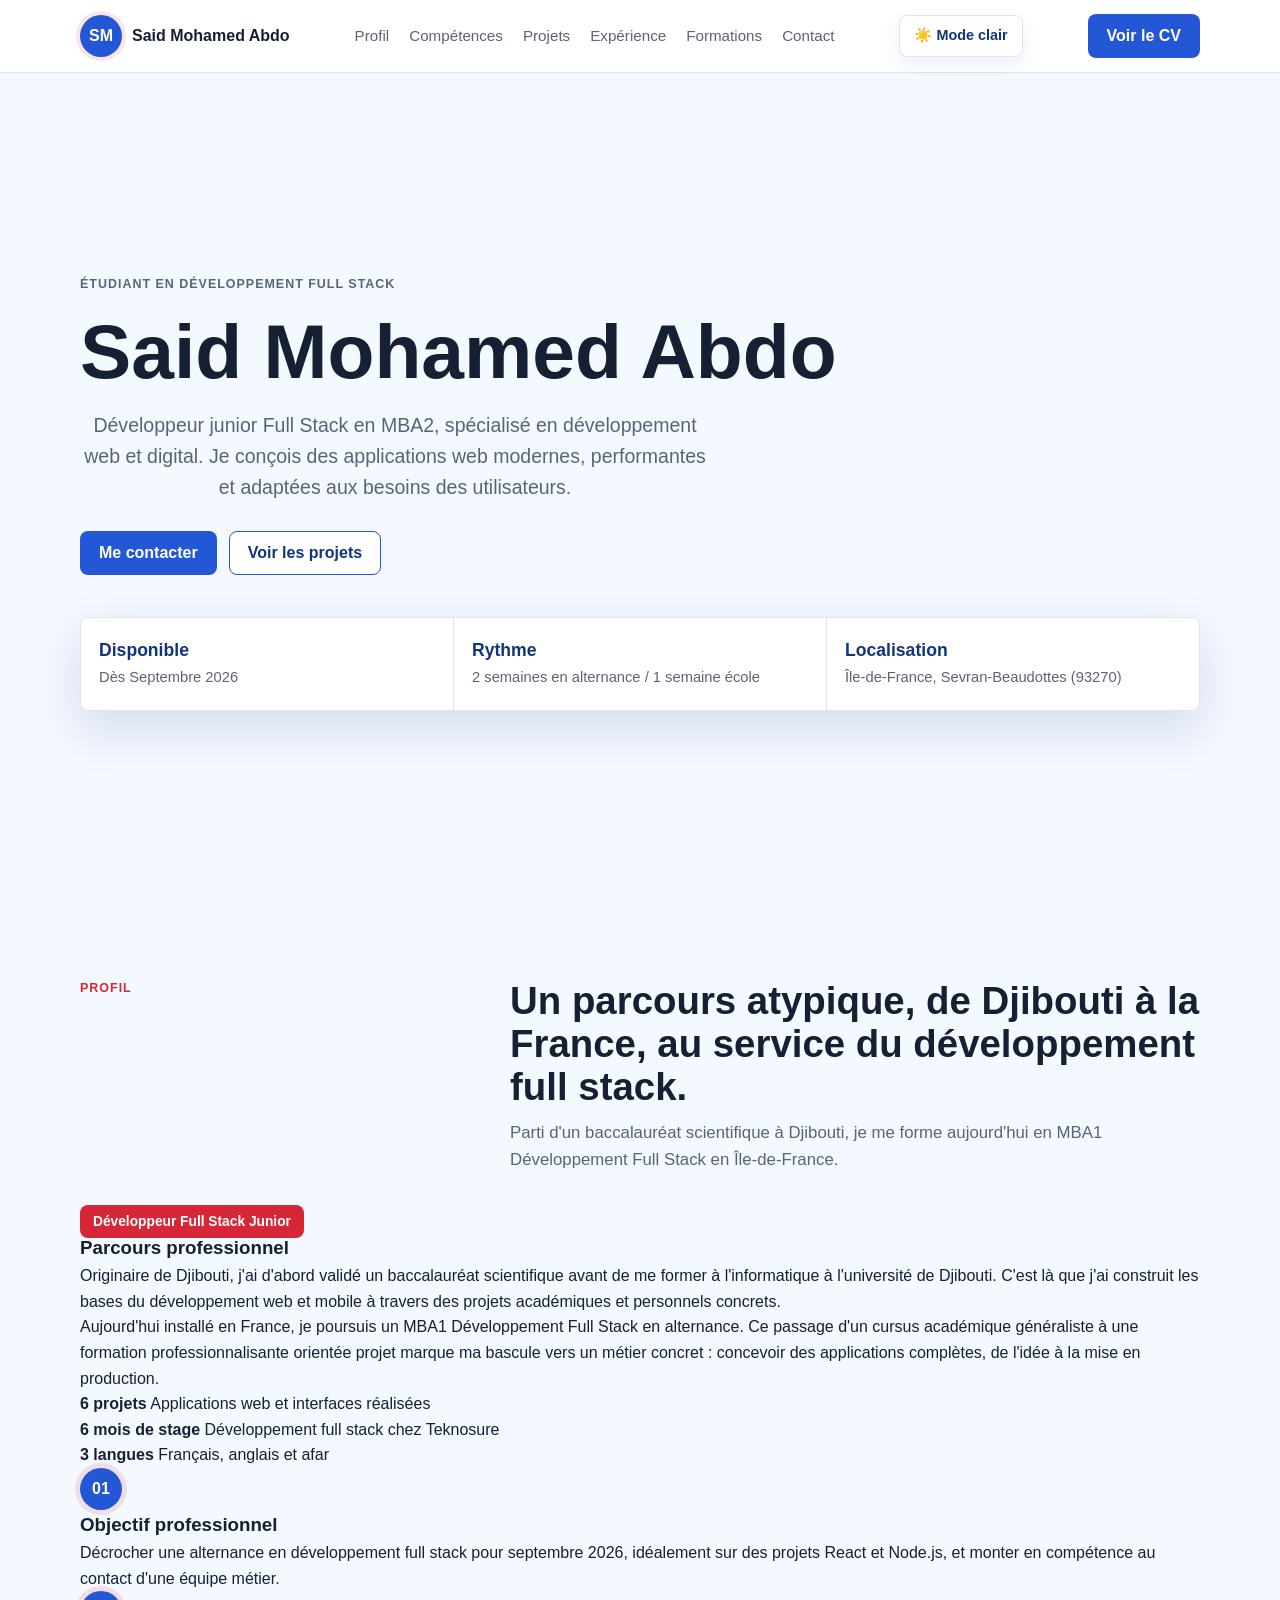
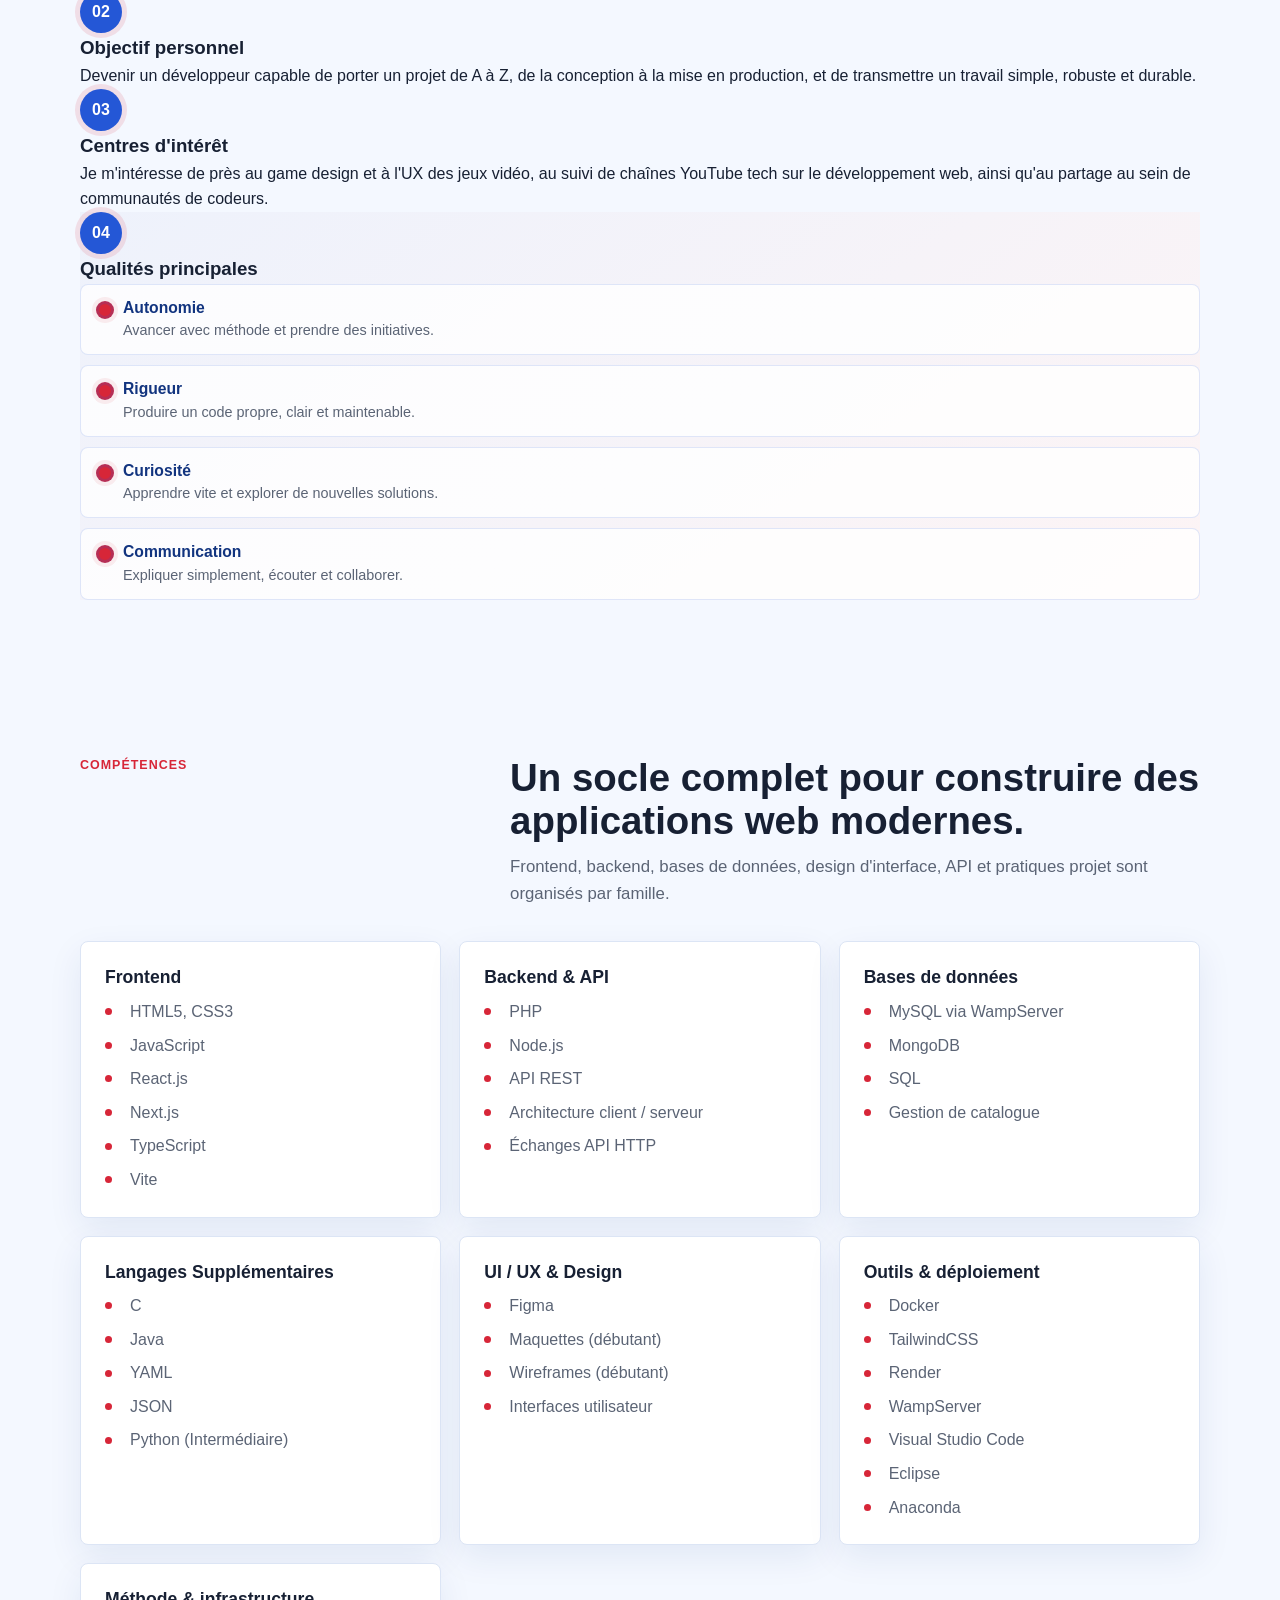
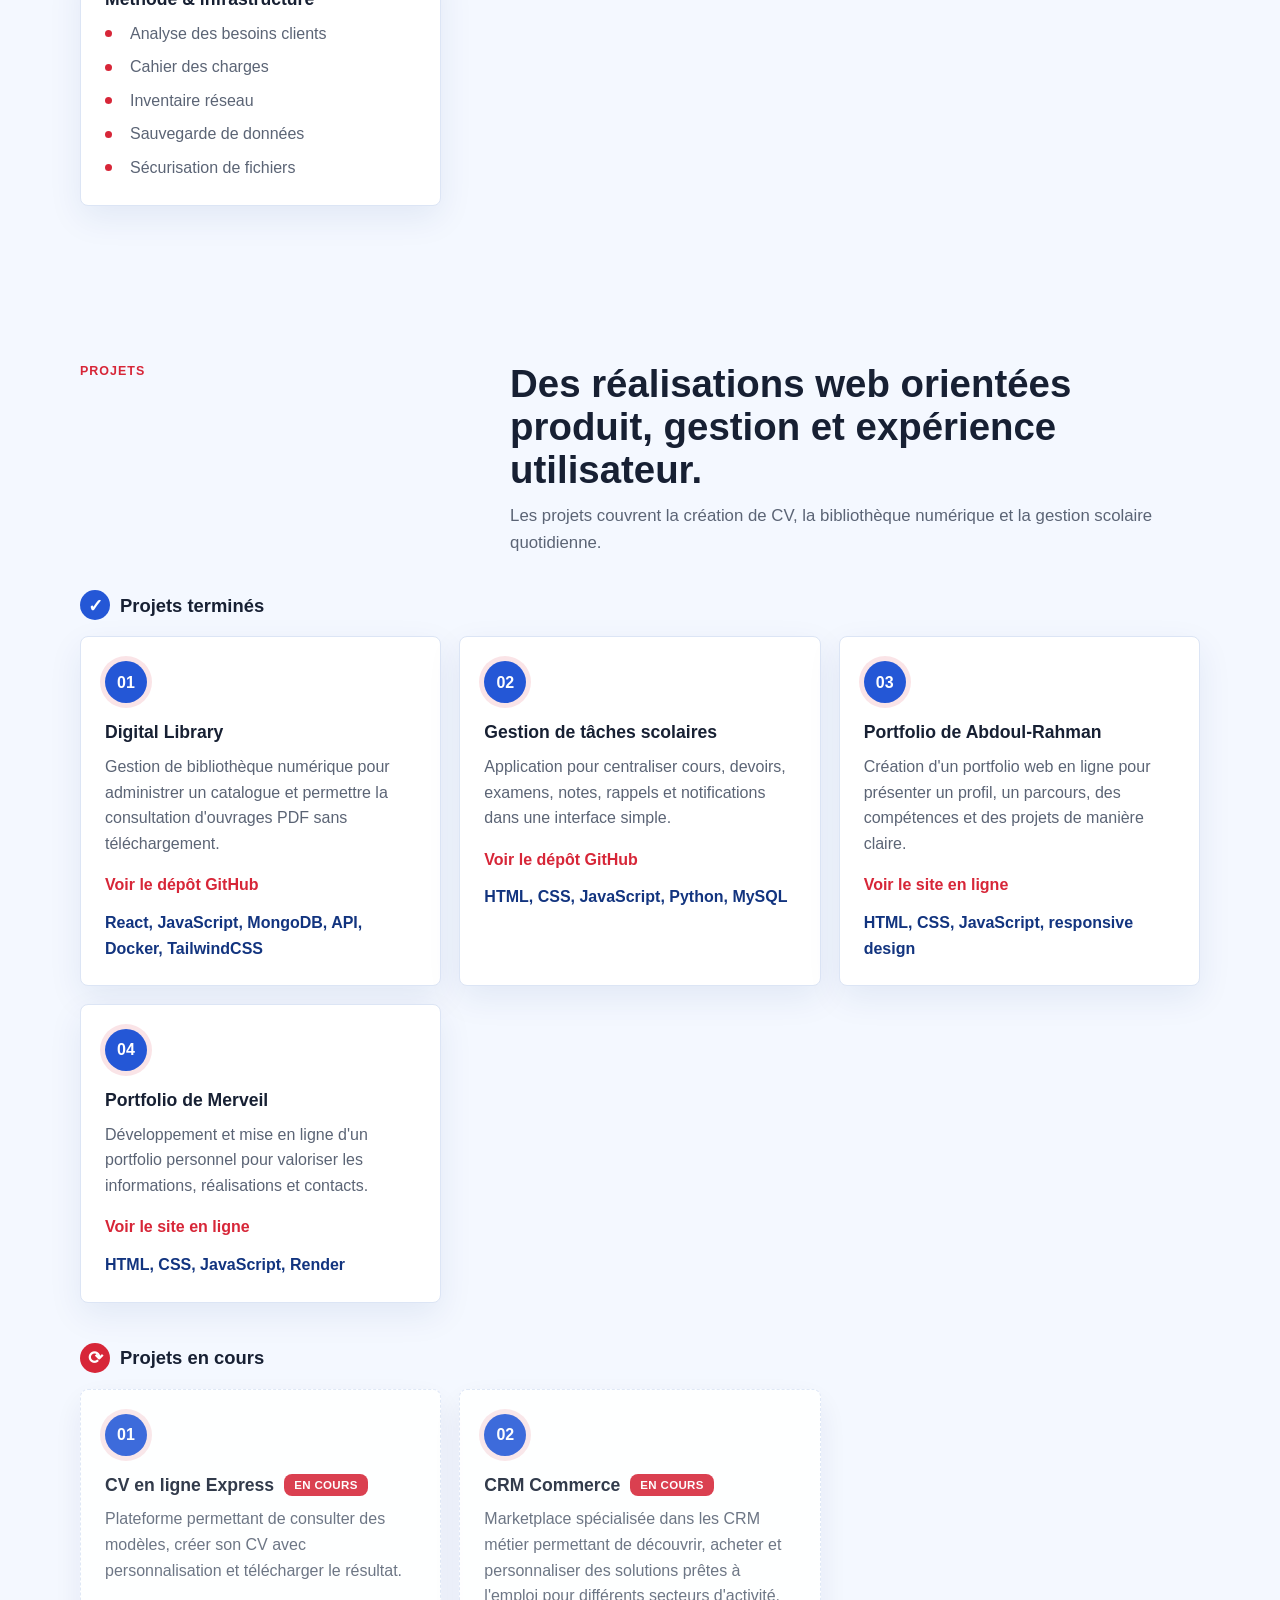
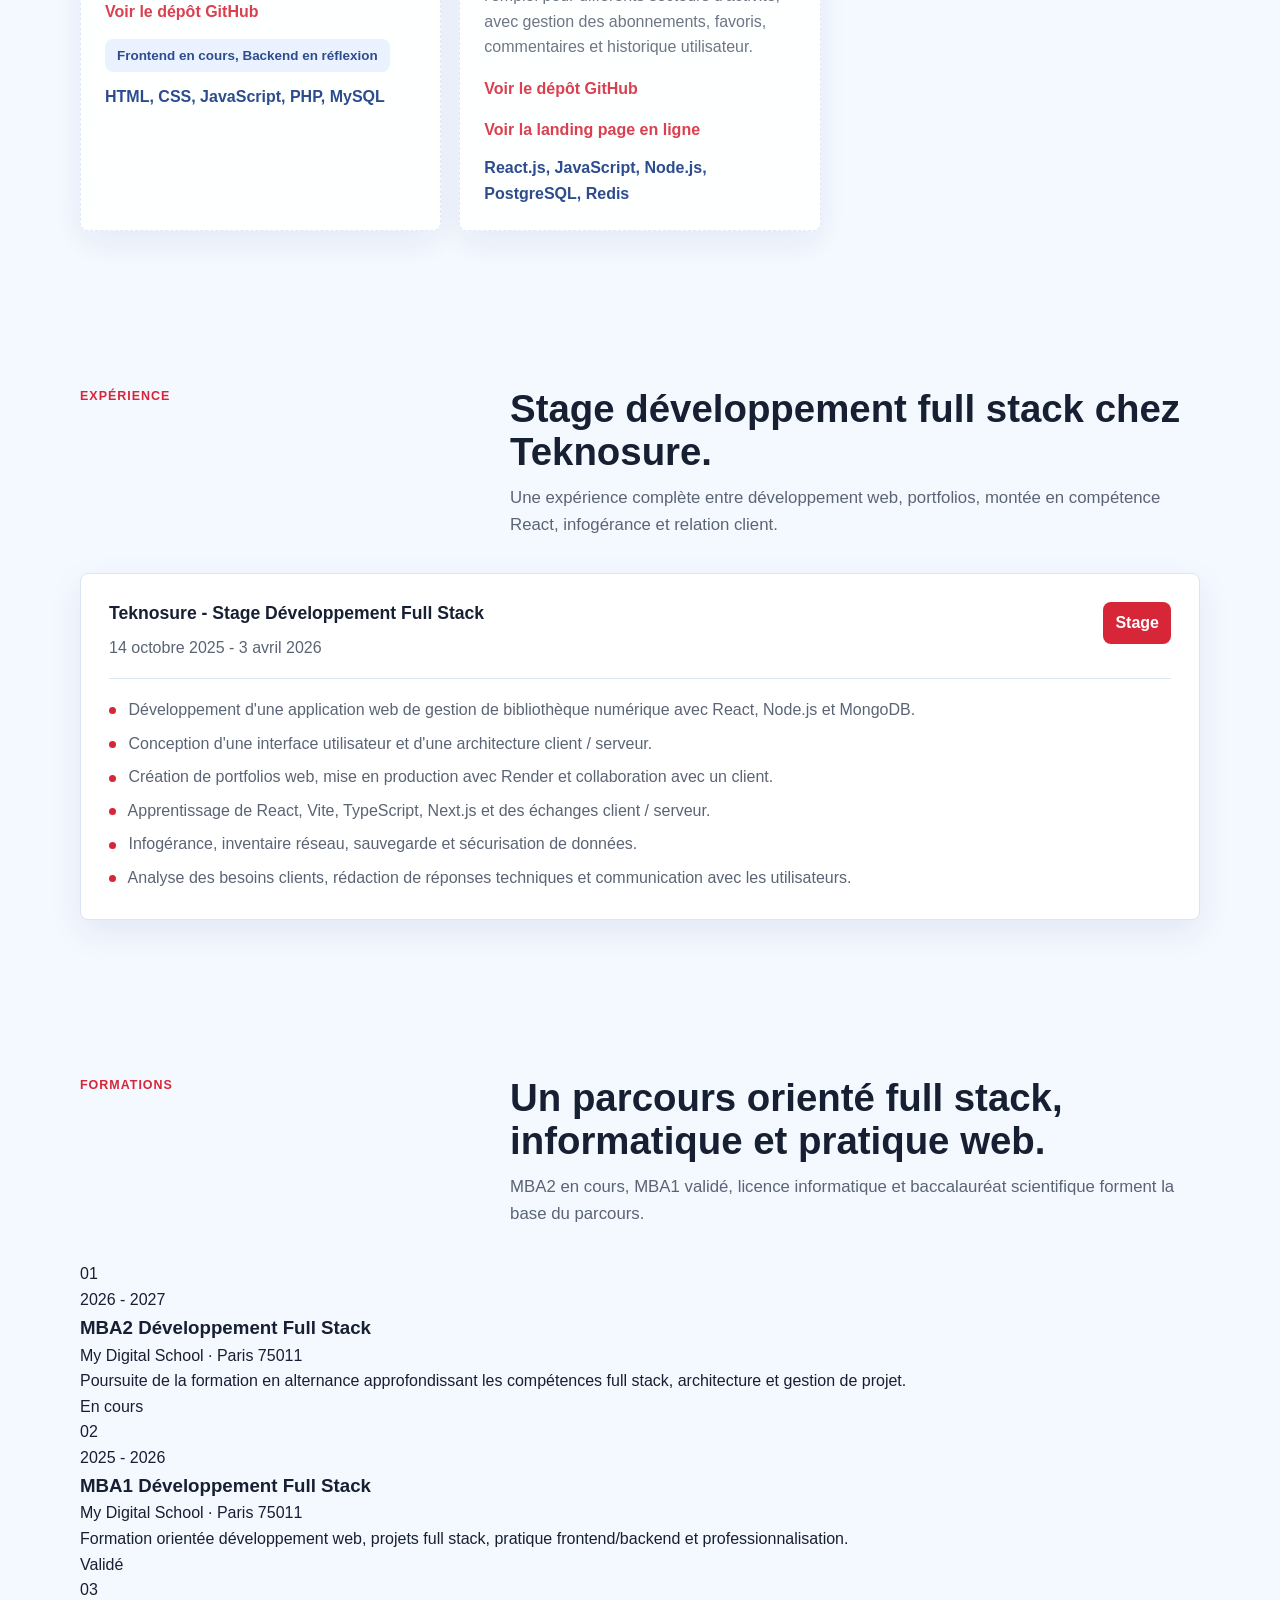
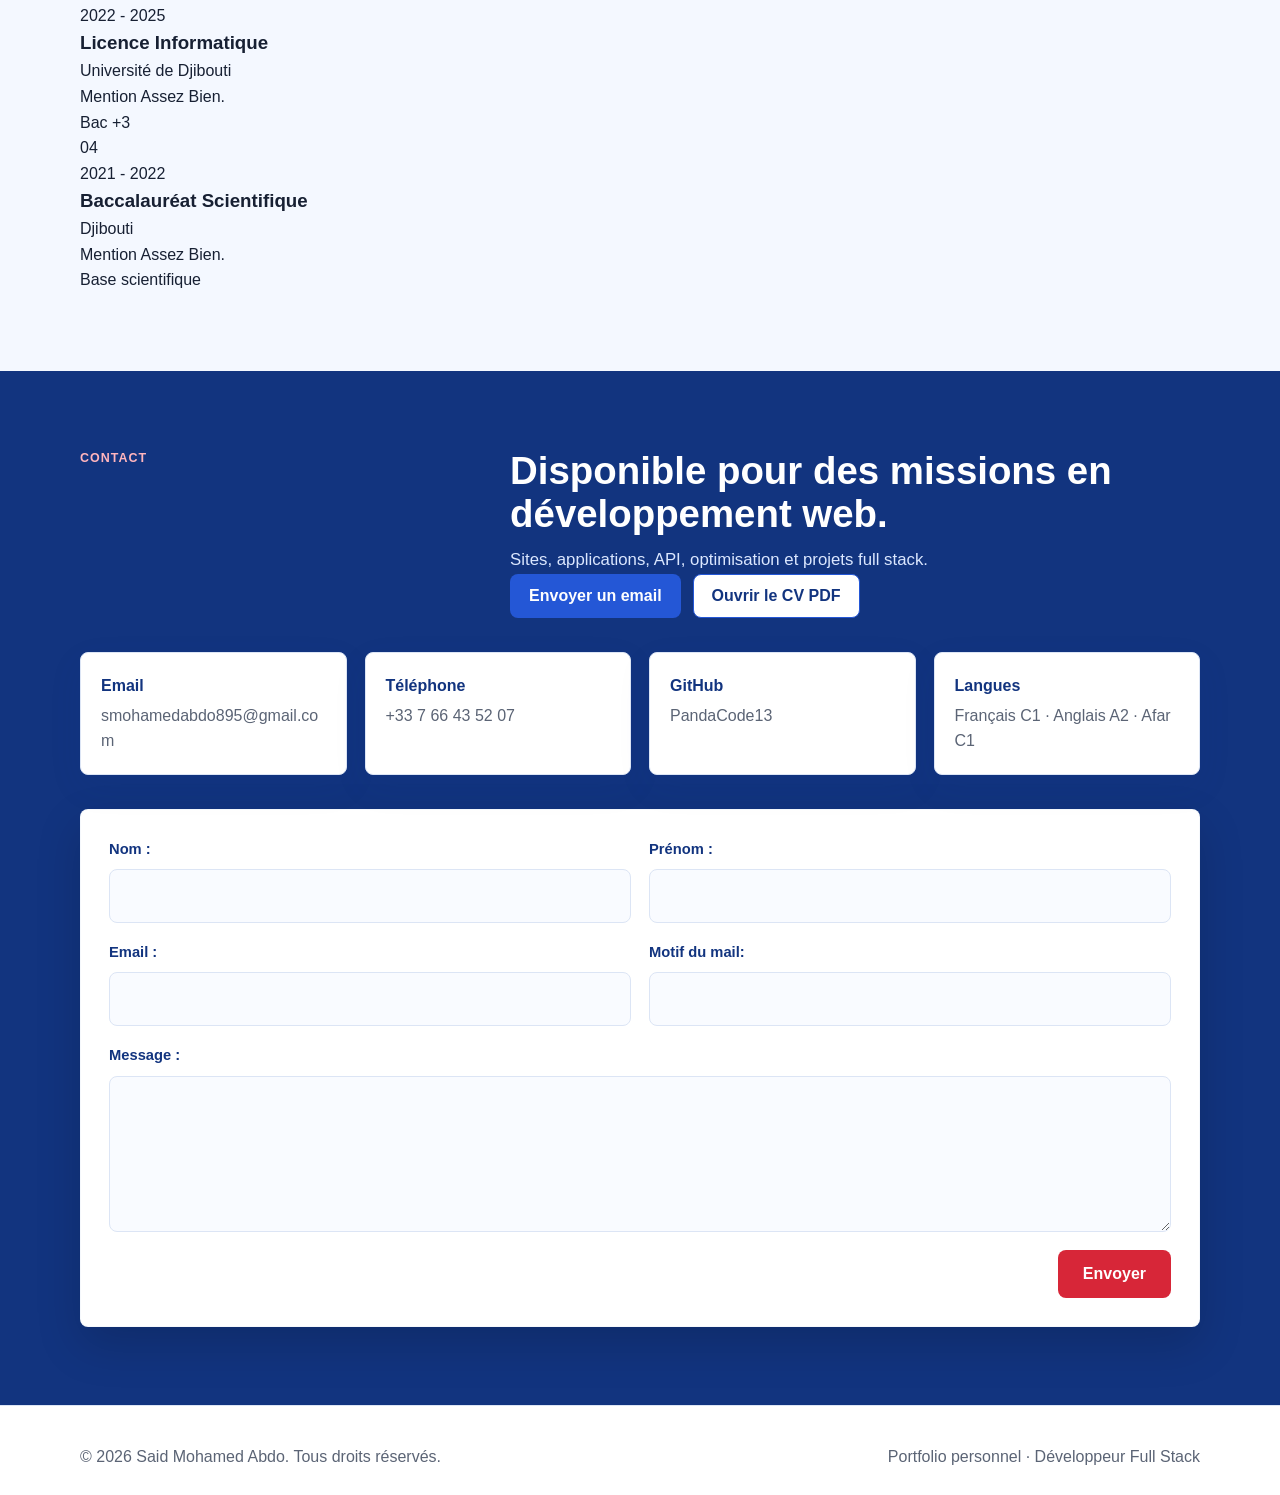
==== commit 00d0658a: "mise à jour" ====
--- a/index.html
+++ b/index.html
@@ -9,26 +9,6 @@
     />
     <title>Portfolio - Said Mohamed Abdo</title>
     <link rel="stylesheet" href="said.css" />
-
-    <style>
-      .skill-icon {
-        display: inline-flex;
-        align-items: center;
-        justify-content: center;
-        margin-right: 6px;
-        vertical-align: middle;
-      }
-      .skill-svg {
-        display: block;
-        width: 20px;
-        height: 20px;
-      }
-      /* Next.js et Prisma sont des logos noirs : on les inverse en mode sombre pour qu'ils restent visibles */
-      html.dark .icon-invert-dark .skill-svg,
-      .dark-mode .icon-invert-dark .skill-svg {
-        filter: invert(1);
-      }
-    </style>
   </head>
   <body>
     <!--
@@ -80,38 +60,31 @@
     <main>
       <!--
         Hero / première section :
-        - La photo est une balise <img> dans .hero-photo-wrapper (cercle).
-        - .hero-layout place le texte à gauche et la photo à droite.
-        - Sur mobile, le CSS passe le layout en colonne (photo au-dessus).
-        - Les informations clés (quick-facts) sont dans un bloc séparé.
+        - La photo est une image de fond dans .hero, pas une balise <img>.
+        - Ce choix permet de placer le portrait derrière/à côté du texte comme un visuel de couverture.
+        - Le dégradé bleu/blanc défini dans said.css passe au-dessus de la photo pour garder le texte lisible.
+        - Sur mobile, le CSS repositionne la photo au-dessus du texte avec background-position: top center.
       -->
       <section class="hero" id="accueil">
-        <div class="container hero-layout">
-          <div class="hero-text">
-            <p class="eyebrow">Étudiant en développement full stack</p>
-            <h1>Said Mohamed Abdo</h1>
-            <p class="hero-lead">
-              Développeur junior Full Stack en MBA2, spécialisé en développement
-              web et digital. Je conçois des applications web modernes,
-              performantes et adaptées aux besoins des utilisateurs.
-            </p>
-
-            <div class="hero-actions">
-              <a class="btn btn-primary" href="#contact">Me contacter</a>
-              <a class="btn btn-secondary" href="#projets">Voir les projets</a>
-            </div>
-          </div>
-
-          <div class="hero-photo-wrapper">
-            <img
-              src="said cv.jpg"
-              alt="Portrait de Said Mohamed Abdo"
-              class="hero-photo"
-            />
-          </div>
-        </div>
-
-        <div class="container">
+        <div class="container hero-content">
+          <p class="eyebrow">Étudiant en développement full stack</p>
+          <h1>Said Mohamed Abdo</h1>
+          <p class="hero-lead">
+            Développeur junior Full Stack en MBA2, spécialisé en développement
+            web et digital. Je conçois des applications web modernes,
+            performantes et adaptées aux besoins des utilisateurs.
+          </p>
+
+          <div class="hero-actions">
+            <a class="btn btn-primary" href="#contact">Me contacter</a>
+            <a class="btn btn-secondary" href="#projets">Voir les projets</a>
+          </div>
+
+          <!--
+            Résumé en 3 cases :
+            .quick-facts crée une grille responsive. Pour ajouter une case,
+            dupliquer un bloc <div class="fact">.
+          -->
           <div class="quick-facts" aria-label="Informations clés">
             <div class="fact">
               <strong>Disponible</strong>
@@ -130,10 +103,10 @@
       </section>
 
       <!--
-        Section Profil en style bento :
-        - .bento-grid organise les cartes de tailles variées.
-        - .bento-main met en avant le parcours et les technologies.
-        - .bento-stat affiche les chiffres clés (projets, stage, langues).
+        Section Profil :
+        - La section est maintenant sans photo.
+        - .profile-wrapper organise la grande carte de présentation et les cartes secondaires.
+        - .profile-stats affiche les points forts en chiffres (projets, stage, langues).
       -->
       <section id="profil">
         <div class="container">
@@ -141,102 +114,110 @@
             <p class="section-label">Profil</p>
             <div>
               <h2>
-                Développeur full stack junior, orienté produit et performance.
+                Un parcours atypique, de Djibouti à la France, au service du
+                développement full stack.
               </h2>
               <p class="section-text">
-                Je conçois des applications web modernes, de la conception à la
-                mise en production.
-              </p>
-            </div>
-          </div>
-
-          <div class="bento-grid">
-            <article class="bento-card bento-main">
+                Parti d'un baccalauréat scientifique à Djibouti, je me forme
+                aujourd'hui en MBA1 Développement Full Stack en Île-de-France.
+              </p>
+            </div>
+          </div>
+
+          <div class="profile-wrapper">
+            <article class="profile-main-card">
               <span class="profile-badge">Développeur Full Stack Junior</span>
-              <h3>Parcours</h3>
+              <h3>Parcours professionnel</h3>
               <p>
-                Formation en informatique complétée par un MBA1 Développement
-                Full Stack en alternance. J'ai acquis des bases solides en
-                développement web et mobile, puis j'ai basculé vers la
-                conception d'applications complètes, de l'idée à la mise en
+                Originaire de Djibouti, j'ai d'abord validé un baccalauréat
+                scientifique avant de me former à l'informatique à
+                l'université de Djibouti. C'est là que j'ai construit les bases
+                du développement web et mobile à travers des projets
+                académiques et personnels concrets.
+              </p>
+              <p>
+                Aujourd'hui installé en France, je poursuis un MBA1
+                Développement Full Stack en alternance. Ce passage d'un
+                cursus académique généraliste à une formation professionnalisante
+                orientée projet marque ma bascule vers un métier concret :
+                concevoir des applications complètes, de l'idée à la mise en
                 production.
               </p>
-              <div class="bento-tags">
-                <span class="bento-tag">React</span>
-                <span class="bento-tag">Node.js</span>
-                <span class="bento-tag">Next.js</span>
-                <span class="bento-tag">TypeScript</span>
-                <span class="bento-tag">MongoDB</span>
-                <span class="bento-tag">Docker</span>
-              </div>
-            </article>
-
-            <article class="bento-card bento-stat">
-              <strong>6</strong>
-              <span>projets réalisés</span>
-            </article>
-
-            <article class="bento-card bento-stat">
-              <strong>6 mois</strong>
-              <span>de stage</span>
-            </article>
-
-            <article class="bento-card bento-stat">
-              <strong>3 langues</strong>
-              <span>FR · EN · AF</span>
-            </article>
-
-            <article class="bento-card">
-              <span class="card-number">01</span>
-              <h3>Objectif professionnel</h3>
-              <p>
-                Décrocher une alternance en développement full stack pour
-                septembre 2026, idéalement sur des projets React et Node.js.
-              </p>
-            </article>
-
-            <article class="bento-card">
-              <span class="card-number">02</span>
-              <h3>Objectif personnel</h3>
-              <p>
-                Porter un projet de A à Z, de la conception à la mise en
-                production, avec un travail simple, robuste et durable.
-              </p>
-            </article>
-
-            <article class="bento-card bento-qualities">
-              <span class="card-number">03</span>
-              <h3>Qualités</h3>
-              <ul class="quality-list" aria-label="Qualités principales">
-                <li>
-                  <strong>Autonomie</strong>
-                  <span>Avancer avec méthode et prendre des initiatives.</span>
-                </li>
-                <li>
-                  <strong>Rigueur</strong>
-                  <span>Produire un code propre, clair et maintenable.</span>
-                </li>
-                <li>
-                  <strong>Curiosité</strong>
-                  <span
-                    >Apprendre vite et explorer de nouvelles solutions.</span
-                  >
-                </li>
-                <li>
-                  <strong>Communication</strong>
-                  <span>Expliquer simplement, écouter et collaborer.</span>
-                </li>
-              </ul>
-            </article>
-
-            <article class="bento-card bento-interests">
-              <span class="card-number">04</span>
-              <h3>Centres d'intérêt</h3>
-              <p>
-                Game design, UX jeux vidéo, chaînes YouTube tech et communautés
-                de codeurs.
-              </p>
-            </article>
+
+              <div class="profile-stats" aria-label="Points forts en chiffres">
+                <div class="stat-box">
+                  <strong>6 projets</strong>
+                  <span>Applications web et interfaces réalisées</span>
+                </div>
+                <div class="stat-box">
+                  <strong>6 mois de stage</strong>
+                  <span>Développement full stack chez Teknosure</span>
+                </div>
+                <div class="stat-box">
+                  <strong>3 langues</strong>
+                  <span>Français, anglais et afar</span>
+                </div>
+              </div>
+            </article>
+
+            <div class="profile-grid">
+              <article class="profile-card">
+                <span class="card-number">01</span>
+                <h3>Objectif professionnel</h3>
+                <p>
+                  Décrocher une alternance en développement full stack pour
+                  septembre 2026, idéalement sur des projets React et Node.js,
+                  et monter en compétence au contact d'une équipe métier.
+                </p>
+              </article>
+
+              <article class="profile-card">
+                <span class="card-number">02</span>
+                <h3>Objectif personnel</h3>
+                <p>
+                  Devenir un développeur capable de porter un projet de A à Z,
+                  de la conception à la mise en production, et de transmettre un
+                  travail simple, robuste et durable.
+                </p>
+              </article>
+
+              <article class="profile-card">
+                <span class="card-number">03</span>
+                <h3>Centres d'intérêt</h3>
+                <p>
+                  Je m'intéresse de près au game design et à l'UX des jeux
+                  vidéo, au suivi de chaînes YouTube tech sur le développement
+                  web, ainsi qu'au partage au sein de communautés de codeurs.
+                </p>
+              </article>
+
+              <article class="profile-card quality-card">
+                <span class="card-number">04</span>
+                <h3>Qualités principales</h3>
+                <ul class="quality-list" aria-label="Qualités principales">
+                  <li>
+                    <strong>Autonomie</strong>
+                    <span
+                      >Avancer avec méthode et prendre des initiatives.</span
+                    >
+                  </li>
+                  <li>
+                    <strong>Rigueur</strong>
+                    <span>Produire un code propre, clair et maintenable.</span>
+                  </li>
+                  <li>
+                    <strong>Curiosité</strong>
+                    <span
+                      >Apprendre vite et explorer de nouvelles solutions.</span
+                    >
+                  </li>
+                  <li>
+                    <strong>Communication</strong>
+                    <span>Expliquer simplement, écouter et collaborer.</span>
+                  </li>
+                </ul>
+              </article>
+            </div>
           </div>
         </div>
       </section>
@@ -266,307 +247,20 @@
             <article class="skill-group">
               <h3>Frontend</h3>
               <ul>
-                <li>
-                  <span class="skill-icon" aria-hidden="true"
-                    ><svg
-                      class="skill-svg"
-                      width="20"
-                      height="20"
-                      xmlns="http://www.w3.org/2000/svg"
-                      viewBox="0 0 128 128"
-                    >
-                      <path
-                        fill="#E44D26"
-                        d="M19.037 113.876L9.032 1.661h109.936l-10.016 112.198-45.019 12.48z"
-                      />
-                      <path
-                        fill="#F16529"
-                        d="M64 116.8l36.378-10.086 8.559-95.878H64z"
-                      />
-                      <path
-                        fill="#EBEBEB"
-                        d="M64 52.455H45.788L44.53 38.361H64V24.599H29.489l.33 3.692 3.382 37.927H64zm0 35.743l-.061.017-15.327-4.14-.979-10.975H33.816l1.928 21.609 28.193 7.826.063-.017z"
-                      />
-                      <path
-                        fill="#fff"
-                        d="M63.952 52.455v13.763h16.947l-1.597 17.849-15.35 4.143v14.319l28.215-7.82.207-2.325 3.234-36.233.335-3.696h-3.708zm0-27.856v13.762h33.244l.276-3.092.628-6.978.329-3.692z"
-                      /></svg></span
-                  >HTML5, CSS3
-                </li>
-                <li>
-                  <span class="skill-icon" aria-hidden="true"
-                    ><svg
-                      class="skill-svg"
-                      width="20"
-                      height="20"
-                      xmlns="http://www.w3.org/2000/svg"
-                      viewBox="0 0 128 128"
-                    >
-                      <path
-                        fill="#F0DB4F"
-                        d="M1.408 1.408h125.184v125.185H1.408z"
-                      />
-                      <path
-                        fill="#323330"
-                        d="M116.347 96.736c-.917-5.711-4.641-10.508-15.672-14.981-3.832-1.761-8.104-3.022-9.377-5.926-.452-1.69-.512-2.642-.226-3.665.821-3.32 4.784-4.355 7.925-3.403 2.023.678 3.938 2.237 5.093 4.724 5.402-3.498 5.391-3.475 9.163-5.879-1.381-2.141-2.118-3.129-3.022-4.045-3.249-3.629-7.676-5.498-14.756-5.355l-3.688.477c-3.534.893-6.902 2.748-8.877 5.235-5.926 6.724-4.236 18.492 2.975 23.335 7.104 5.332 17.54 6.545 18.873 11.531 1.297 6.104-4.486 8.08-10.234 7.378-4.236-.881-6.592-3.034-9.139-6.949-4.688 2.713-4.688 2.713-9.508 5.485 1.143 2.499 2.344 3.63 4.26 5.795 9.068 9.198 31.76 8.746 35.83-5.176.165-.478 1.261-3.666.38-8.581zM69.462 58.943H57.753l-.048 30.272c0 6.438.333 12.34-.714 14.149-1.713 3.558-6.152 3.117-8.175 2.427-2.059-1.012-3.106-2.451-4.319-4.485-.333-.584-.583-1.036-.667-1.071l-9.52 5.83c1.583 3.249 3.915 6.069 6.902 7.901 4.462 2.678 10.459 3.499 16.731 2.059 4.082-1.189 7.604-3.652 9.448-7.401 2.666-4.915 2.094-10.864 2.07-17.444.06-10.735.001-21.468.001-32.237z"
-                      /></svg></span
-                  >JavaScript
-                </li>
-                <li>
-                  <span class="skill-icon" aria-hidden="true"
-                    ><svg
-                      class="skill-svg"
-                      width="20"
-                      height="20"
-                      xmlns="http://www.w3.org/2000/svg"
-                      viewBox="0 0 128 128"
-                    >
-                      <g fill="#61DAFB">
-                        <circle cx="64" cy="64" r="11.4" />
-                        <path
-                          d="M107.3 45.2c-2.2-.8-4.5-1.6-6.9-2.3.6-2.4 1.1-4.8 1.5-7.1 2.1-13.2-.2-22.5-6.6-26.1-1.9-1.1-4-1.6-6.4-1.6-7 0-15.9 5.2-24.9 13.9-9-8.7-17.9-13.9-24.9-13.9-2.4 0-4.5.5-6.4 1.6-6.4 3.7-8.7 13-6.6 26.1.4 2.3.9 4.7 1.5 7.1-2.4.7-4.7 1.4-6.9 2.3C8.2 50 1.4 56.6 1.4 64s6.9 14 19.3 18.8c2.2.8 4.5 1.6 6.9 2.3-.6 2.4-1.1 4.8-1.5 7.1-2.1 13.2.2 22.5 6.6 26.1 1.9 1.1 4 1.6 6.4 1.6 7.1 0 16-5.2 24.9-13.9 9 8.7 17.9 13.9 24.9 13.9 2.4 0 4.5-.5 6.4-1.6 6.4-3.7 8.7-13 6.6-26.1-.4-2.3-.9-4.7-1.5-7.1 2.4-.7 4.7-1.4 6.9-2.3 12.5-4.8 19.3-11.4 19.3-18.8s-6.8-14-19.3-18.8zM92.5 14.7c4.1 2.4 5.5 9.8 3.8 20.3-.3 2.1-.8 4.3-1.4 6.6-5.2-1.2-10.7-2-16.5-2.5-3.4-4.8-6.9-9.1-10.4-13 7.4-7.3 14.9-12.3 21-12.3 1.3 0 2.5.3 3.5.9zM81.3 74c-1.8 3.2-3.9 6.4-6.1 9.6-3.7.3-7.4.4-11.2.4-3.9 0-7.6-.1-11.2-.4-2.2-3.2-4.2-6.4-6-9.6-1.9-3.3-3.7-6.7-5.3-10 1.6-3.3 3.4-6.7 5.3-10 1.8-3.2 3.9-6.4 6.1-9.6 3.7-.3 7.4-.4 11.2-.4 3.9 0 7.6.1 11.2.4 2.2 3.2 4.2 6.4 6 9.6 1.9 3.3 3.7 6.7 5.3 10-1.7 3.3-3.4 6.6-5.3 10zm8.3-3.3c1.5 3.5 2.7 6.9 3.8 10.3-3.4.8-7 1.4-10.8 1.9 1.2-1.9 2.5-3.9 3.6-6 1.2-2.1 2.3-4.2 3.4-6.2zM64 97.8c-2.4-2.6-4.7-5.4-6.9-8.3 2.3.1 4.6.2 6.9.2 2.3 0 4.6-.1 6.9-.2-2.2 2.9-4.5 5.7-6.9 8.3zm-18.6-15c-3.8-.5-7.4-1.1-10.8-1.9 1.1-3.3 2.3-6.8 3.8-10.3 1.1 2 2.2 4.1 3.4 6.1 1.2 2.2 2.4 4.1 3.6 6.1zm-7-25.5c-1.5-3.5-2.7-6.9-3.8-10.3 3.4-.8 7-1.4 10.8-1.9-1.2 1.9-2.5 3.9-3.6 6-1.2 2.1-2.3 4.2-3.4 6.2zM64 30.2c2.4 2.6 4.7 5.4 6.9 8.3-2.3-.1-4.6-.2-6.9-.2-2.3 0-4.6.1-6.9.2 2.2-2.9 4.5-5.7 6.9-8.3zm22.2 21l-3.6-6c3.8.5 7.4 1.1 10.8 1.9-1.1 3.3-2.3 6.8-3.8 10.3-1.1-2.1-2.2-4.2-3.4-6.2zM31.7 35c-1.7-10.5-.3-17.9 3.8-20.3 1-.6 2.2-.9 3.5-.9 6 0 13.5 4.9 21 12.3-3.5 3.8-7 8.2-10.4 13-5.8.5-11.3 1.4-16.5 2.5-.6-2.3-1-4.5-1.4-6.6zM7 64c0-4.7 5.7-9.7 15.7-13.4 2-.8 4.2-1.5 6.4-2.1 1.6 5 3.6 10.3 6 15.6-2.4 5.3-4.5 10.5-6 15.5C15.3 75.6 7 69.6 7 64zm28.5 49.3c-4.1-2.4-5.5-9.8-3.8-20.3.3-2.1.8-4.3 1.4-6.6 5.2 1.2 10.7 2 16.5 2.5 3.4 4.8 6.9 9.1 10.4 13-7.4 7.3-14.9 12.3-21 12.3-1.3 0-2.5-.3-3.5-.9zM96.3 93c1.7 10.5.3 17.9-3.8 20.3-1 .6-2.2.9-3.5.9-6 0-13.5-4.9-21-12.3 3.5-3.8 7-8.2 10.4-13 5.8-.5 11.3-1.4 16.5-2.5.6 2.3 1 4.5 1.4 6.6zm9-15.6c-2 .8-4.2 1.5-6.4 2.1-1.6-5-3.6-10.3-6-15.6 2.4-5.3 4.5-10.5 6-15.5 13.8 4 22.1 10 22.1 15.6 0 4.7-5.8 9.7-15.7 13.4z"
-                        />
-                      </g></svg></span
-                  >React.js
-                </li>
-                <li>
-                  <span class="skill-icon icon-invert-dark" aria-hidden="true"
-                    ><svg
-                      class="skill-svg"
-                      width="20"
-                      height="20"
-                      xmlns="http://www.w3.org/2000/svg"
-                      viewBox="0 0 128 128"
-                    >
-                      <circle cx="64" cy="64" r="64" />
-                      <path
-                        fill="url(#a)"
-                        d="M106.317 112.014 49.167 38.4H38.4v51.179h8.614v-40.24l52.54 67.884a64.216 64.216 0 0 0 6.763-5.209z"
-                      />
-                      <path
-                        fill="url(#b)"
-                        d="M81.778 38.4h8.533v51.2h-8.533z"
-                      />
-                      <defs>
-                        <linearGradient
-                          id="a"
-                          x1="109"
-                          x2="144.5"
-                          y1="116.5"
-                          y2="160.5"
-                          gradientTransform="scale(.71111)"
-                          gradientUnits="userSpaceOnUse"
-                        >
-                          <stop stop-color="#fff" />
-                          <stop offset="1" stop-color="#fff" stop-opacity="0" />
-                        </linearGradient>
-                        <linearGradient
-                          id="b"
-                          x1="121"
-                          x2="120.799"
-                          y1="54"
-                          y2="106.875"
-                          gradientTransform="scale(.71111)"
-                          gradientUnits="userSpaceOnUse"
-                        >
-                          <stop stop-color="#fff" />
-                          <stop offset="1" stop-color="#fff" stop-opacity="0" />
-                        </linearGradient>
-                      </defs></svg></span
-                  >Next.js
-                </li>
-                <li>
-                  <span class="skill-icon" aria-hidden="true"
-                    ><svg
-                      class="skill-svg"
-                      width="20"
-                      height="20"
-                      xmlns="http://www.w3.org/2000/svg"
-                      viewBox="0 0 128 128"
-                    >
-                      <path fill="#fff" d="M22.67 47h99.67v73.67H22.67z" />
-                      <path
-                        data-name="original"
-                        fill="#007acc"
-                        d="M1.5 63.91v62.5h125v-125H1.5zm100.73-5a15.56 15.56 0 017.82 4.5 20.58 20.58 0 013 4c0 .16-5.4 3.81-8.69 5.85-.12.08-.6-.44-1.13-1.23a7.09 7.09 0 00-5.87-3.53c-3.79-.26-6.23 1.73-6.21 5a4.58 4.58 0 00.54 2.34c.83 1.73 2.38 2.76 7.24 4.86 8.95 3.85 12.78 6.39 15.16 10 2.66 4 3.25 10.46 1.45 15.24-2 5.2-6.9 8.73-13.83 9.9a38.32 38.32 0 01-9.52-.1 23 23 0 01-12.72-6.63c-1.15-1.27-3.39-4.58-3.25-4.82a9.34 9.34 0 011.15-.73L82 101l3.59-2.08.75 1.11a16.78 16.78 0 004.74 4.54c4 2.1 9.46 1.81 12.16-.62a5.43 5.43 0 00.69-6.92c-1-1.39-3-2.56-8.59-5-6.45-2.78-9.23-4.5-11.77-7.24a16.48 16.48 0 01-3.43-6.25 25 25 0 01-.22-8c1.33-6.23 6-10.58 12.82-11.87a31.66 31.66 0 019.49.26zm-29.34 5.24v5.12H56.66v46.23H45.15V69.26H28.88v-5a49.19 49.19 0 01.12-5.17C29.08 59 39 59 51 59h21.83z"
-                      /></svg></span
-                  >TypeScript
-                </li>
-                <li>
-                  <span class="skill-icon" aria-hidden="true"
-                    ><svg
-                      class="skill-svg"
-                      width="20"
-                      height="20"
-                      xmlns="http://www.w3.org/2000/svg"
-                      viewBox="0 0 128 128"
-                    >
-                      <defs>
-                        <linearGradient
-                          id="a"
-                          x1="6"
-                          x2="235"
-                          y1="33"
-                          y2="344"
-                          gradientTransform="translate(0 .937) scale(.3122)"
-                          gradientUnits="userSpaceOnUse"
-                        >
-                          <stop offset="0" stop-color="#41d1ff" />
-                          <stop offset="1" stop-color="#bd34fe" />
-                        </linearGradient>
-                        <linearGradient
-                          id="b"
-                          x1="194.651"
-                          x2="236.076"
-                          y1="8.818"
-                          y2="292.989"
-                          gradientTransform="translate(0 .937) scale(.3122)"
-                          gradientUnits="userSpaceOnUse"
-                        >
-                          <stop offset="0" stop-color="#ffea83" />
-                          <stop offset=".083" stop-color="#ffdd35" />
-                          <stop offset="1" stop-color="#ffa800" />
-                        </linearGradient>
-                      </defs>
-                      <path
-                        fill="url(#a)"
-                        d="M124.766 19.52 67.324 122.238c-1.187 2.121-4.234 2.133-5.437.024L3.305 19.532c-1.313-2.302.652-5.087 3.261-4.622L64.07 25.187a3.09 3.09 0 0 0 1.11 0l56.3-10.261c2.598-.473 4.575 2.289 3.286 4.594Zm0 0"
-                      />
-                      <path
-                        fill="url(#b)"
-                        d="M91.46 1.43 48.954 9.758a1.56 1.56 0 0 0-1.258 1.437l-2.617 44.168a1.563 1.563 0 0 0 1.91 1.614l11.836-2.735a1.562 1.562 0 0 1 1.88 1.836l-3.517 17.219a1.562 1.562 0 0 0 1.985 1.805l7.308-2.223c1.133-.344 2.223.652 1.985 1.812l-5.59 27.047c-.348 1.692 1.902 2.614 2.84 1.164l.625-.968 34.64-69.13c.582-1.16-.421-2.48-1.69-2.234l-12.185 2.352a1.558 1.558 0 0 1-1.793-1.965l7.95-27.562A1.56 1.56 0 0 0 91.46 1.43Zm0 0"
-                      /></svg></span
-                  >Vite
-                </li>
+                <li>HTML5, CSS3</li>
+                <li>JavaScript</li>
+                <li>React.js</li>
+                <li>Next.js</li>
+                <li>TypeScript</li>
+                <li>Vite</li>
               </ul>
             </article>
 
             <article class="skill-group">
               <h3>Backend & API</h3>
               <ul>
-                <li>
-                  <span class="skill-icon" aria-hidden="true"
-                    ><svg
-                      class="skill-svg"
-                      width="20"
-                      height="20"
-                      xmlns="http://www.w3.org/2000/svg"
-                      viewBox="0 0 128 128"
-                    >
-                      <path
-                        fill="url(#a)"
-                        d="M0 64c0 18.593 28.654 33.667 64 33.667 35.346 0 64-15.074 64-33.667 0-18.593-28.655-33.667-64-33.667C28.654 30.333 0 45.407 0 64Z"
-                      />
-                      <path
-                        fill="#777bb3"
-                        d="M64 95.167c33.965 0 61.5-13.955 61.5-31.167 0-17.214-27.535-31.167-61.5-31.167S2.5 46.786 2.5 64c0 17.212 27.535 31.167 61.5 31.167Z"
-                      />
-                      <path
-                        d="M34.772 67.864c2.793 0 4.877-.515 6.196-1.53 1.306-1.006 2.207-2.747 2.68-5.175.44-2.27.272-3.854-.5-4.71-.788-.874-2.493-1.317-5.067-1.317h-4.464l-2.473 12.732zM20.173 83.547a.694.694 0 0 1-.68-.828l6.557-33.738a.695.695 0 0 1 .68-.561h14.134c4.442 0 7.748 1.206 9.827 3.585 2.088 2.39 2.734 5.734 1.917 9.935-.333 1.711-.905 3.3-1.7 4.724a15.818 15.818 0 0 1-3.128 3.92c-1.531 1.432-3.264 2.472-5.147 3.083-1.852.604-4.232.91-7.07.91h-5.724l-1.634 8.408a.695.695 0 0 1-.682.562z"
-                      />
-                      <path
-                        fill="#fff"
-                        d="M34.19 55.826h3.891c3.107 0 4.186.682 4.553 1.089.607.674.723 2.097.331 4.112-.439 2.257-1.253 3.858-2.42 4.756-1.194.92-3.138 1.386-5.773 1.386h-2.786l2.205-11.342zm6.674-8.1H26.731a1.39 1.39 0 0 0-1.364 1.123L18.81 82.588a1.39 1.39 0 0 0 1.363 1.653h7.35a1.39 1.39 0 0 0 1.363-1.124l1.525-7.846h5.151c2.912 0 5.364-.318 7.287-.944 1.977-.642 3.796-1.731 5.406-3.237a16.522 16.522 0 0 0 3.259-4.087c.831-1.487 1.429-3.147 1.775-4.931.86-4.423.161-7.964-2.076-10.524-2.216-2.537-5.698-3.823-10.349-3.823zM30.301 68.557h4.471c2.963 0 5.17-.557 6.62-1.675 1.451-1.116 2.428-2.98 2.938-5.591.485-2.508.264-4.277-.665-5.308-.931-1.03-2.791-1.546-5.584-1.546h-5.036l-2.743 14.12m10.563-19.445c4.252 0 7.353 1.117 9.303 3.348 1.95 2.232 2.536 5.347 1.76 9.346-.322 1.648-.863 3.154-1.625 4.518-.764 1.366-1.76 2.614-2.991 3.747-1.468 1.373-3.097 2.352-4.892 2.935-1.794.584-4.08.875-6.857.875h-6.296l-1.743 8.97h-7.35l6.558-33.739h14.133"
-                      />
-                      <path
-                        d="M69.459 74.577a.694.694 0 0 1-.682-.827l2.9-14.928c.277-1.42.209-2.438-.19-2.87-.245-.263-.979-.704-3.15-.704h-5.256l-3.646 18.768a.695.695 0 0 1-.683.56h-7.29a.695.695 0 0 1-.683-.826l6.558-33.739a.695.695 0 0 1 .682-.561h7.29a.695.695 0 0 1 .683.826L64.41 48.42h5.653c4.307 0 7.227.758 8.928 2.321 1.733 1.593 2.275 4.14 1.608 7.573l-3.051 15.702a.695.695 0 0 1-.682.56h-7.407z"
-                      />
-                      <path
-                        fill="#fff"
-                        d="M65.31 38.755h-7.291a1.39 1.39 0 0 0-1.364 1.124l-6.557 33.738a1.39 1.39 0 0 0 1.363 1.654h7.291a1.39 1.39 0 0 0 1.364-1.124l3.537-18.205h4.682c2.168 0 2.624.463 2.641.484.132.14.305.795.019 2.264l-2.9 14.927a1.39 1.39 0 0 0 1.364 1.654h7.408a1.39 1.39 0 0 0 1.363-1.124l3.051-15.7c.715-3.686.103-6.45-1.82-8.217-1.836-1.686-4.91-2.505-9.398-2.505h-4.81l1.421-7.315a1.39 1.39 0 0 0-1.364-1.655zm0 1.39-1.743 8.968h6.496c4.087 0 6.907.714 8.457 2.14 1.553 1.426 2.017 3.735 1.398 6.93l-3.052 15.699h-7.407l2.901-14.928c.33-1.698.208-2.856-.365-3.474-.573-.617-1.793-.926-3.658-.926h-5.829l-3.756 19.327H51.46l6.558-33.739h7.292z"
-                      />
-                      <path
-                        d="M92.136 67.864c2.793 0 4.878-.515 6.198-1.53 1.304-1.006 2.206-2.747 2.679-5.175.44-2.27.273-3.854-.5-4.71-.788-.874-2.493-1.317-5.067-1.317h-4.463l-2.475 12.732zM77.54 83.547a.694.694 0 0 1-.682-.828l6.557-33.738a.695.695 0 0 1 .682-.561H98.23c4.442 0 7.748 1.206 9.826 3.585 2.089 2.39 2.734 5.734 1.917 9.935a15.878 15.878 0 0 1-1.699 4.724 15.838 15.838 0 0 1-3.128 3.92c-1.53 1.432-3.265 2.472-5.147 3.083-1.852.604-4.232.91-7.071.91h-5.723l-1.633 8.408a.695.695 0 0 1-.683.562z"
-                      />
-                      <path
-                        fill="#fff"
-                        d="M91.555 55.826h3.891c3.107 0 4.186.682 4.552 1.089.61.674.724 2.097.333 4.112-.44 2.257-1.254 3.858-2.421 4.756-1.195.92-3.139 1.386-5.773 1.386h-2.786l2.204-11.342zm6.674-8.1H84.096a1.39 1.39 0 0 0-1.363 1.123l-6.558 33.739a1.39 1.39 0 0 0 1.364 1.653h7.35a1.39 1.39 0 0 0 1.363-1.124l1.525-7.846h5.15c2.911 0 5.364-.318 7.286-.944 1.978-.642 3.797-1.731 5.408-3.238a16.52 16.52 0 0 0 3.258-4.086c.832-1.487 1.428-3.147 1.775-4.931.86-4.423.162-7.964-2.076-10.524-2.216-2.537-5.697-3.823-10.35-3.823zM87.666 68.557h4.47c2.964 0 5.17-.557 6.622-1.675 1.45-1.116 2.428-2.98 2.936-5.591.487-2.508.266-4.277-.665-5.308-.93-1.03-2.791-1.546-5.583-1.546h-5.035Zm10.563-19.445c4.251 0 7.354 1.117 9.303 3.348 1.95 2.232 2.537 5.347 1.759 9.346-.32 1.648-.862 3.154-1.624 4.518-.763 1.366-1.76 2.614-2.992 3.747-1.467 1.373-3.097 2.352-4.892 2.935-1.793.584-4.078.875-6.856.875h-6.295l-1.745 8.97h-7.35l6.558-33.739h14.133"
-                      />
-                      <defs>
-                        <radialGradient
-                          id="a"
-                          cx="0"
-                          cy="0"
-                          r="1"
-                          gradientTransform="matrix(84.04136 0 0 84.04136 38.426 42.169)"
-                          gradientUnits="userSpaceOnUse"
-                        >
-                          <stop stop-color="#AEB2D5" />
-                          <stop offset=".3" stop-color="#AEB2D5" />
-                          <stop offset=".75" stop-color="#484C89" />
-                          <stop offset="1" stop-color="#484C89" />
-                        </radialGradient>
-                      </defs></svg></span
-                  >PHP
-                </li>
-                <li>
-                  <span class="skill-icon" aria-hidden="true"
-                    ><svg
-                      class="skill-svg"
-                      width="20"
-                      height="20"
-                      xmlns="http://www.w3.org/2000/svg"
-                      viewBox="0 0 128 128"
-                    >
-                      <path
-                        fill="url(#a)"
-                        d="M66.958.825a6.07 6.07 0 0 0-6.035 0L11.103 29.76c-1.895 1.072-2.96 3.095-2.96 5.24v57.988c0 2.143 1.183 4.167 2.958 5.24l49.82 28.934a6.07 6.07 0 0 0 6.036 0l49.82-28.935c1.894-1.072 2.958-3.096 2.958-5.24V35c0-2.144-1.183-4.167-2.958-5.24z"
-                      />
-                      <path
-                        fill="url(#b)"
-                        d="M116.897 29.76 66.841.825A8.161 8.161 0 0 0 65.302.23L9.21 96.798a6.251 6.251 0 0 0 1.657 1.43l50.057 28.934c1.42.833 3.076 1.072 4.615.595l52.66-96.925a3.702 3.702 0 0 0-1.302-1.072z"
-                      />
-                      <path
-                        fill="url(#c)"
-                        d="M116.898 98.225c1.42-.833 2.485-2.262 2.958-3.81L65.066.108c-1.42-.238-2.959-.119-4.26.715L11.104 29.639l53.606 98.355c.71-.12 1.54-.358 2.25-.715z"
-                      />
-                      <defs>
-                        <linearGradient
-                          id="a"
-                          x1="34.513"
-                          x2="27.157"
-                          y1="15.535"
-                          y2="30.448"
-                          gradientTransform="translate(-129.242 -73.715) scale(6.18523)"
-                          gradientUnits="userSpaceOnUse"
-                        >
-                          <stop stop-color="#3F873F" />
-                          <stop offset=".33" stop-color="#3F8B3D" />
-                          <stop offset=".637" stop-color="#3E9638" />
-                          <stop offset=".934" stop-color="#3DA92E" />
-                          <stop offset="1" stop-color="#3DAE2B" />
-                        </linearGradient>
-                        <linearGradient
-                          id="b"
-                          x1="30.009"
-                          x2="50.533"
-                          y1="23.359"
-                          y2="8.288"
-                          gradientTransform="translate(-129.242 -73.715) scale(6.18523)"
-                          gradientUnits="userSpaceOnUse"
-                        >
-                          <stop offset=".138" stop-color="#3F873F" />
-                          <stop offset=".402" stop-color="#52A044" />
-                          <stop offset=".713" stop-color="#64B749" />
-                          <stop offset=".908" stop-color="#6ABF4B" />
-                        </linearGradient>
-                        <linearGradient
-                          id="c"
-                          x1="21.917"
-                          x2="40.555"
-                          y1="22.261"
-                          y2="22.261"
-                          gradientTransform="translate(-129.242 -73.715) scale(6.18523)"
-                          gradientUnits="userSpaceOnUse"
-                        >
-                          <stop offset=".092" stop-color="#6ABF4B" />
-                          <stop offset=".287" stop-color="#64B749" />
-                          <stop offset=".598" stop-color="#52A044" />
-                          <stop offset=".862" stop-color="#3F873F" />
-                        </linearGradient>
-                      </defs></svg></span
-                  >Node.js
-                </li>
+                <li>PHP</li>
+                <li>Node.js</li>
                 <li>API REST</li>
                 <li>Architecture client / serveur</li>
                 <li>Échanges API HTTP</li>
@@ -576,168 +270,8 @@
             <article class="skill-group">
               <h3>Bases de données</h3>
               <ul>
-                <li>
-                  <span class="skill-icon" aria-hidden="true"
-                    ><svg
-                      class="skill-svg"
-                      width="20"
-                      height="20"
-                      xmlns="http://www.w3.org/2000/svg"
-                      viewBox="0 0 128 128"
-                    >
-                      <path
-                        fill="#00618A"
-                        d="M117.688 98.242c-6.973-.191-12.297.461-16.852 2.379-1.293.547-3.355.559-3.566 2.18.711.746.82 1.859 1.387 2.777 1.086 1.754 2.922 4.113 4.559 5.352 1.789 1.348 3.633 2.793 5.551 3.961 3.414 2.082 7.223 3.27 10.504 5.352 1.938 1.23 3.859 2.777 5.75 4.164.934.684 1.563 1.75 2.773 2.18v-.195c-.637-.812-.801-1.93-1.387-2.777l-2.578-2.578c-2.52-3.344-5.719-6.281-9.117-8.719-2.711-1.949-8.781-4.578-9.91-7.73l-.199-.199c1.922-.219 4.172-.914 5.949-1.391 2.98-.797 5.645-.59 8.719-1.387l4.164-1.187v-.793c-1.555-1.594-2.664-3.707-4.359-5.152-4.441-3.781-9.285-7.555-14.273-10.703-2.766-1.746-6.184-2.883-9.117-4.363-.988-.496-2.719-.758-3.371-1.586-1.539-1.961-2.379-4.449-3.566-6.738-2.488-4.793-4.93-10.023-7.137-15.066-1.504-3.437-2.484-6.828-4.359-9.91-9-14.797-18.687-23.73-33.695-32.508-3.195-1.867-7.039-2.605-11.102-3.57l-6.543-.395c-1.332-.555-2.715-2.184-3.965-2.977C16.977 3.52 4.223-3.312.539 5.672-1.785 11.34 4.016 16.871 6.09 19.746c1.457 2.012 3.32 4.273 4.359 6.539.688 1.492.805 2.984 1.391 4.559 1.438 3.883 2.695 8.109 4.559 11.695.941 1.816 1.98 3.727 3.172 5.352.727.996 1.98 1.438 2.18 2.973-1.227 1.715-1.297 4.375-1.984 6.543-3.098 9.77-1.926 21.91 2.578 29.137 1.383 2.223 4.641 6.98 9.117 5.156 3.918-1.598 3.043-6.539 4.164-10.902.254-.988.098-1.715.594-2.379v.199l3.57 7.133c2.641 4.254 7.324 8.699 11.297 11.699 2.059 1.555 3.68 4.242 6.344 5.152v-.199h-.199c-.516-.805-1.324-1.137-1.98-1.781-1.551-1.523-3.277-3.414-4.559-5.156-3.613-4.902-6.805-10.27-9.711-15.855-1.391-2.668-2.598-5.609-3.77-8.324-.453-1.047-.445-2.633-1.387-3.172-1.281 1.988-3.172 3.598-4.164 5.945-1.582 3.754-1.789 8.336-2.375 13.082-.348.125-.195.039-.398.199-2.762-.668-3.73-3.508-4.758-5.949-2.594-6.164-3.078-16.09-.793-23.191.59-1.836 3.262-7.617 2.18-9.316-.516-1.691-2.219-2.672-3.172-3.965-1.18-1.598-2.355-3.703-3.172-5.551-2.125-4.805-3.113-10.203-5.352-15.062-1.07-2.324-2.875-4.676-4.359-6.738-1.645-2.289-3.484-3.977-4.758-6.742-.453-.984-1.066-2.559-.398-3.566.215-.684.516-.969 1.191-1.191 1.148-.887 4.352.297 5.547.793 3.18 1.32 5.832 2.578 8.527 4.363 1.289.855 2.598 2.512 4.16 2.973h1.785c2.789.641 5.914.195 8.523.988 4.609 1.402 8.738 3.582 12.488 5.949 11.422 7.215 20.766 17.48 27.156 29.734 1.027 1.973 1.473 3.852 2.379 5.945 1.824 4.219 4.125 8.559 5.941 12.688 1.816 4.113 3.582 8.27 6.148 11.695 1.348 1.801 6.551 2.766 8.918 3.766 1.66.699 4.379 1.43 5.949 2.379 3 1.809 5.906 3.965 8.723 5.945 1.402.992 5.73 3.168 5.945 4.957zm-88.605-75.52c-1.453-.027-2.48.156-3.566.395v.199h.195c.695 1.422 1.918 2.34 2.777 3.566l1.98 4.164.199-.195c1.227-.867 1.789-2.25 1.781-4.363-.492-.52-.562-1.164-.992-1.785-.562-.824-1.66-1.289-2.375-1.98zm0 0"
-                      /></svg></span
-                  >MySQL via WampServer
-                </li>
-                <li>
-                  <span class="skill-icon" aria-hidden="true"
-                    ><svg
-                      class="skill-svg"
-                      width="20"
-                      height="20"
-                      xmlns="http://www.w3.org/2000/svg"
-                      viewBox="0 0 128 128"
-                    >
-                      <path
-                        fill-rule="evenodd"
-                        clip-rule="evenodd"
-                        fill="#439934"
-                        d="M88.038 42.812c1.605 4.643 2.761 9.383 3.141 14.296.472 6.095.256 12.147-1.029 18.142-.035.165-.109.32-.164.48-.403.001-.814-.049-1.208.012-3.329.523-6.655 1.065-9.981 1.604-3.438.557-6.881 1.092-10.313 1.687-1.216.21-2.721-.041-3.212 1.641-.014.046-.154.054-.235.08l.166-10.051-.169-24.252 1.602-.275c2.62-.429 5.24-.864 7.862-1.281 3.129-.497 6.261-.98 9.392-1.465 1.381-.215 2.764-.412 4.148-.618z"
-                      />
-                      <path
-                        fill-rule="evenodd"
-                        clip-rule="evenodd"
-                        fill="#45A538"
-                        d="M61.729 110.054c-1.69-1.453-3.439-2.842-5.059-4.37-8.717-8.222-15.093-17.899-18.233-29.566-.865-3.211-1.442-6.474-1.627-9.792-.13-2.322-.318-4.665-.154-6.975.437-6.144 1.325-12.229 3.127-18.147l.099-.138c.175.233.427.439.516.702 1.759 5.18 3.505 10.364 5.242 15.551 5.458 16.3 10.909 32.604 16.376 48.9.107.318.384.579.583.866l-.87 2.969z"
-                      />
-                      <path
-                        fill-rule="evenodd"
-                        clip-rule="evenodd"
-                        fill="#46A037"
-                        d="M88.038 42.812c-1.384.206-2.768.403-4.149.616-3.131.485-6.263.968-9.392 1.465-2.622.417-5.242.852-7.862 1.281l-1.602.275-.012-1.045c-.053-.859-.144-1.717-.154-2.576-.069-5.478-.112-10.956-.18-16.434-.042-3.429-.105-6.857-.175-10.285-.043-2.13-.089-4.261-.185-6.388-.052-1.143-.236-2.28-.311-3.423-.042-.657.016-1.319.029-1.979.817 1.583 1.616 3.178 2.456 4.749 1.327 2.484 3.441 4.314 5.344 6.311 7.523 7.892 12.864 17.068 16.193 27.433z"
-                      />
-                      <path
-                        fill-rule="evenodd"
-                        clip-rule="evenodd"
-                        fill="#409433"
-                        d="M65.036 80.753c.081-.026.222-.034.235-.08.491-1.682 1.996-1.431 3.212-1.641 3.432-.594 6.875-1.13 10.313-1.687 3.326-.539 6.652-1.081 9.981-1.604.394-.062.805-.011 1.208-.012-.622 2.22-1.112 4.488-1.901 6.647-.896 2.449-1.98 4.839-3.131 7.182a49.142 49.142 0 01-6.353 9.763c-1.919 2.308-4.058 4.441-6.202 6.548-1.185 1.165-2.582 2.114-3.882 3.161l-.337-.23-1.214-1.038-1.256-2.753a41.402 41.402 0 01-1.394-9.838l.023-.561.171-2.426c.057-.828.133-1.655.168-2.485.129-2.982.241-5.964.359-8.946z"
-                      />
-                      <path
-                        fill-rule="evenodd"
-                        clip-rule="evenodd"
-                        fill="#4FAA41"
-                        d="M65.036 80.753c-.118 2.982-.23 5.964-.357 8.947-.035.83-.111 1.657-.168 2.485l-.765.289c-1.699-5.002-3.399-9.951-5.062-14.913-2.75-8.209-5.467-16.431-8.213-24.642a4498.887 4498.887 0 00-6.7-19.867c-.105-.31-.407-.552-.617-.826l4.896-9.002c.168.292.39.565.496.879a6167.476 6167.476 0 016.768 20.118c2.916 8.73 5.814 17.467 8.728 26.198.116.349.308.671.491 1.062l.67-.78-.167 10.052z"
-                      />
-                      <path
-                        fill-rule="evenodd"
-                        clip-rule="evenodd"
-                        fill="#4AA73C"
-                        d="M43.155 32.227c.21.274.511.516.617.826a4498.887 4498.887 0 016.7 19.867c2.746 8.211 5.463 16.433 8.213 24.642 1.662 4.961 3.362 9.911 5.062 14.913l.765-.289-.171 2.426-.155.559c-.266 2.656-.49 5.318-.814 7.968-.163 1.328-.509 2.632-.772 3.947-.198-.287-.476-.548-.583-.866-5.467-16.297-10.918-32.6-16.376-48.9a3888.972 3888.972 0 00-5.242-15.551c-.089-.263-.34-.469-.516-.702l3.272-8.84z"
-                      />
-                      <path
-                        fill-rule="evenodd"
-                        clip-rule="evenodd"
-                        fill="#57AE47"
-                        d="M65.202 70.702l-.67.78c-.183-.391-.375-.714-.491-1.062-2.913-8.731-5.812-17.468-8.728-26.198a6167.476 6167.476 0 00-6.768-20.118c-.105-.314-.327-.588-.496-.879l6.055-7.965c.191.255.463.482.562.769 1.681 4.921 3.347 9.848 5.003 14.778 1.547 4.604 3.071 9.215 4.636 13.813.105.308.47.526.714.786l.012 1.045c.058 8.082.115 16.167.171 24.251z"
-                      />
-                      <path
-                        fill-rule="evenodd"
-                        clip-rule="evenodd"
-                        fill="#60B24F"
-                        d="M65.021 45.404c-.244-.26-.609-.478-.714-.786-1.565-4.598-3.089-9.209-4.636-13.813-1.656-4.93-3.322-9.856-5.003-14.778-.099-.287-.371-.514-.562-.769 1.969-1.928 3.877-3.925 5.925-5.764 1.821-1.634 3.285-3.386 3.352-5.968.003-.107.059-.214.145-.514l.519 1.306c-.013.661-.072 1.322-.029 1.979.075 1.143.259 2.28.311 3.423.096 2.127.142 4.258.185 6.388.069 3.428.132 6.856.175 10.285.067 5.478.111 10.956.18 16.434.008.861.098 1.718.152 2.577z"
-                      />
-                      <path
-                        fill-rule="evenodd"
-                        clip-rule="evenodd"
-                        fill="#A9AA88"
-                        d="M62.598 107.085c.263-1.315.609-2.62.772-3.947.325-2.649.548-5.312.814-7.968l.066-.01.066.011a41.402 41.402 0 001.394 9.838c-.176.232-.425.439-.518.701-.727 2.05-1.412 4.116-2.143 6.166-.1.28-.378.498-.574.744l-.747-2.566.87-2.969z"
-                      />
-                      <path
-                        fill-rule="evenodd"
-                        clip-rule="evenodd"
-                        fill="#B6B598"
-                        d="M62.476 112.621c.196-.246.475-.464.574-.744.731-2.05 1.417-4.115 2.143-6.166.093-.262.341-.469.518-.701l1.255 2.754c-.248.352-.59.669-.728 1.061l-2.404 7.059c-.099.283-.437.483-.663.722l-.695-3.985z"
-                      />
-                      <path
-                        fill-rule="evenodd"
-                        clip-rule="evenodd"
-                        fill="#C2C1A7"
-                        d="M63.171 116.605c.227-.238.564-.439.663-.722l2.404-7.059c.137-.391.48-.709.728-1.061l1.215 1.037c-.587.58-.913 1.25-.717 2.097l-.369 1.208c-.168.207-.411.387-.494.624-.839 2.403-1.64 4.819-2.485 7.222-.107.305-.404.544-.614.812-.109-1.387-.22-2.771-.331-4.158z"
-                      />
-                      <path
-                        fill-rule="evenodd"
-                        clip-rule="evenodd"
-                        fill="#CECDB7"
-                        d="M63.503 120.763c.209-.269.506-.508.614-.812.845-2.402 1.646-4.818 2.485-7.222.083-.236.325-.417.494-.624l-.509 5.545c-.136.157-.333.294-.398.477-.575 1.614-1.117 3.24-1.694 4.854-.119.333-.347.627-.525.938-.158-.207-.441-.407-.454-.623-.051-.841-.016-1.688-.013-2.533z"
-                      />
-                      <path
-                        fill-rule="evenodd"
-                        clip-rule="evenodd"
-                        fill="#DBDAC7"
-                        d="M63.969 123.919c.178-.312.406-.606.525-.938.578-1.613 1.119-3.239 1.694-4.854.065-.183.263-.319.398-.477l.012 3.64-1.218 3.124-1.411-.495z"
-                      />
-                      <path
-                        fill-rule="evenodd"
-                        clip-rule="evenodd"
-                        fill="#EBE9DC"
-                        d="M65.38 124.415l1.218-3.124.251 3.696-1.469-.572z"
-                      />
-                      <path
-                        fill-rule="evenodd"
-                        clip-rule="evenodd"
-                        fill="#CECDB7"
-                        d="M67.464 110.898c-.196-.847.129-1.518.717-2.097l.337.23-1.054 1.867z"
-                      />
-                      <path
-                        fill-rule="evenodd"
-                        clip-rule="evenodd"
-                        fill="#4FAA41"
-                        d="M64.316 95.172l-.066-.011-.066.01.155-.559-.023.56z"
-                      /></svg></span
-                  >MongoDB
-                </li>
-                <li>
-                  <span class="skill-icon" aria-hidden="true"
-                    ><svg
-                      class="skill-svg"
-                      width="20"
-                      height="20"
-                      xmlns="http://www.w3.org/2000/svg"
-                      viewBox="0 0 128 128"
-                    >
-                      <path
-                        d="M93.809 92.112c.785-6.533.55-7.492 5.416-6.433l1.235.108c3.742.17 8.637-.602 11.513-1.938 6.191-2.873 9.861-7.668 3.758-6.409-13.924 2.873-14.881-1.842-14.881-1.842 14.703-21.815 20.849-49.508 15.543-56.287-14.47-18.489-39.517-9.746-39.936-9.52l-.134.025c-2.751-.571-5.83-.912-9.289-.968-6.301-.104-11.082 1.652-14.709 4.402 0 0-44.683-18.409-42.604 23.151.442 8.841 12.672 66.898 27.26 49.362 5.332-6.412 10.484-11.834 10.484-11.834 2.558 1.699 5.622 2.567 8.834 2.255l.249-.212c-.078.796-.044 1.575.099 2.497-3.757 4.199-2.653 4.936-10.166 6.482-7.602 1.566-3.136 4.355-.221 5.084 3.535.884 11.712 2.136 17.238-5.598l-.22.882c1.474 1.18 1.375 8.477 1.583 13.69.209 5.214.558 10.079 1.621 12.948 1.063 2.868 2.317 10.256 12.191 8.14 8.252-1.764 14.561-4.309 15.136-27.985"
-                      />
-                      <path
-                        d="M75.458 125.256c-4.367 0-7.211-1.689-8.938-3.32-2.607-2.46-3.641-5.629-4.259-7.522l-.267-.79c-1.244-3.358-1.666-8.193-1.916-14.419-.038-.935-.064-1.898-.093-2.919-.021-.747-.047-1.684-.085-2.664a18.8 18.8 0 01-4.962 1.568c-3.079.526-6.389.356-9.84-.507-2.435-.609-4.965-1.871-6.407-3.82-4.203 3.681-8.212 3.182-10.396 2.453-3.853-1.285-7.301-4.896-10.542-11.037-2.309-4.375-4.542-10.075-6.638-16.943-3.65-11.96-5.969-24.557-6.175-28.693C4.292 23.698 7.777 14.44 15.296 9.129 27.157.751 45.128 5.678 51.68 7.915c4.402-2.653 9.581-3.944 15.433-3.851 3.143.051 6.136.327 8.916.823 2.9-.912 8.628-2.221 15.185-2.139 12.081.144 22.092 4.852 28.949 13.615 4.894 6.252 2.474 19.381.597 26.651-2.642 10.226-7.271 21.102-12.957 30.57 1.544.011 3.781-.174 6.961-.831 6.274-1.295 8.109 2.069 8.607 3.575 1.995 6.042-6.677 10.608-9.382 11.864-3.466 1.609-9.117 2.589-13.745 2.377l-.202-.013-1.216-.107-.12 1.014-.116.991c-.311 11.999-2.025 19.598-5.552 24.619-3.697 5.264-8.835 6.739-13.361 7.709-1.544.33-2.947.474-4.219.474zm-9.19-43.671c2.819 2.256 3.066 6.501 3.287 14.434.028.99.054 1.927.089 2.802.106 2.65.355 8.855 1.327 11.477.137.371.26.747.39 1.146 1.083 3.316 1.626 4.979 6.309 3.978 3.931-.843 5.952-1.599 7.534-3.851 2.299-3.274 3.585-9.86 3.821-19.575l4.783.116-4.75-.57.14-1.186c.455-3.91.783-6.734 3.396-8.602 2.097-1.498 4.486-1.353 6.389-1.01-2.091-1.58-2.669-3.433-2.823-4.193l-.399-1.965 1.121-1.663c6.457-9.58 11.781-21.354 14.609-32.304 2.906-11.251 2.02-17.226 1.134-18.356-11.729-14.987-32.068-8.799-34.192-8.097l-.359.194-1.8.335-.922-.191c-2.542-.528-5.366-.82-8.393-.869-4.756-.08-8.593 1.044-11.739 3.431l-2.183 1.655-2.533-1.043c-5.412-2.213-21.308-6.662-29.696-.721-4.656 3.298-6.777 9.76-6.305 19.207.156 3.119 2.275 14.926 5.771 26.377 4.831 15.825 9.221 21.082 11.054 21.693.32.108 1.15-.537 1.976-1.529a270.708 270.708 0 0110.694-12.07l2.77-2.915 3.349 2.225c1.35.897 2.839 1.406 4.368 1.502l7.987-6.812-1.157 11.808c-.026.265-.039.626.065 1.296l.348 2.238-1.51 1.688-.174.196 4.388 2.025 1.836-2.301z"
-                      />
-                      <path
-                        fill="#336791"
-                        d="M115.731 77.44c-13.925 2.873-14.882-1.842-14.882-1.842 14.703-21.816 20.849-49.51 15.545-56.287C101.924.823 76.875 9.566 76.457 9.793l-.135.024c-2.751-.571-5.83-.911-9.291-.967-6.301-.103-11.08 1.652-14.707 4.402 0 0-44.684-18.408-42.606 23.151.442 8.842 12.672 66.899 27.26 49.363 5.332-6.412 10.483-11.834 10.483-11.834 2.559 1.699 5.622 2.567 8.833 2.255l.25-.212c-.078.796-.042 1.575.1 2.497-3.758 4.199-2.654 4.936-10.167 6.482-7.602 1.566-3.136 4.355-.22 5.084 3.534.884 11.712 2.136 17.237-5.598l-.221.882c1.473 1.18 2.507 7.672 2.334 13.557-.174 5.885-.29 9.926.871 13.082 1.16 3.156 2.316 10.256 12.192 8.14 8.252-1.768 12.528-6.351 13.124-13.995.422-5.435 1.377-4.631 1.438-9.49l.767-2.3c.884-7.367.14-9.743 5.225-8.638l1.235.108c3.742.17 8.639-.602 11.514-1.938 6.19-2.871 9.861-7.667 3.758-6.408z"
-                      />
-                      <path
-                        fill="#fff"
-                        d="M75.957 122.307c-8.232 0-10.84-6.519-11.907-9.185-1.562-3.907-1.899-19.069-1.551-31.503a1.59 1.59 0 011.64-1.55 1.594 1.594 0 011.55 1.639c-.401 14.341.168 27.337 1.324 30.229 1.804 4.509 4.54 8.453 12.275 6.796 7.343-1.575 10.093-4.359 11.318-11.46.94-5.449 2.799-20.951 3.028-24.01a1.593 1.593 0 011.71-1.472 1.597 1.597 0 011.472 1.71c-.239 3.185-2.089 18.657-3.065 24.315-1.446 8.387-5.185 12.191-13.794 14.037-1.463.313-2.792.453-4 .454zM31.321 90.466a6.71 6.71 0 01-2.116-.35c-5.347-1.784-10.44-10.492-15.138-25.885-3.576-11.717-5.842-23.947-6.041-27.922-.589-11.784 2.445-20.121 9.02-24.778 13.007-9.216 34.888-.44 35.813-.062a1.596 1.596 0 01-1.207 2.955c-.211-.086-21.193-8.492-32.768-.285-5.622 3.986-8.203 11.392-7.672 22.011.167 3.349 2.284 15.285 5.906 27.149 4.194 13.742 8.967 22.413 13.096 23.79.648.216 2.62.873 5.439-2.517A245.272 245.272 0 0145.88 73.046a1.596 1.596 0 012.304 2.208c-.048.05-4.847 5.067-10.077 11.359-2.477 2.979-4.851 3.853-6.786 3.853zm69.429-13.445a1.596 1.596 0 01-1.322-2.487c14.863-22.055 20.08-48.704 15.612-54.414-5.624-7.186-13.565-10.939-23.604-11.156-7.433-.16-13.341 1.738-14.307 2.069l-.243.099c-.971.305-1.716-.227-1.997-.849a1.6 1.6 0 01.631-2.025c.046-.027.192-.089.429-.176l-.021.006.021-.007c1.641-.601 7.639-2.4 15.068-2.315 11.108.118 20.284 4.401 26.534 12.388 2.957 3.779 2.964 12.485.019 23.887-3.002 11.625-8.651 24.118-15.497 34.277-.306.457-.81.703-1.323.703zm.76 10.21c-2.538 0-4.813-.358-6.175-1.174-1.4-.839-1.667-1.979-1.702-2.584-.382-6.71 3.32-7.878 5.208-8.411-.263-.398-.637-.866-1.024-1.349-1.101-1.376-2.609-3.26-3.771-6.078-.182-.44-.752-1.463-1.412-2.648-3.579-6.418-11.026-19.773-6.242-26.612 2.214-3.165 6.623-4.411 13.119-3.716C97.6 28.837 88.5 10.625 66.907 10.271c-6.494-.108-11.82 1.889-15.822 5.93-8.96 9.049-8.636 25.422-8.631 25.586a1.595 1.595 0 11-3.19.084c-.02-.727-.354-17.909 9.554-27.916C53.455 9.272 59.559 6.96 66.96 7.081c13.814.227 22.706 7.25 27.732 13.101 5.479 6.377 8.165 13.411 8.386 15.759.165 1.746-1.088 2.095-1.341 2.147l-.576.013c-6.375-1.021-10.465-.312-12.156 2.104-3.639 5.201 3.406 17.834 6.414 23.229.768 1.376 1.322 2.371 1.576 2.985.988 2.396 2.277 4.006 3.312 5.3.911 1.138 1.7 2.125 1.982 3.283.131.23 1.99 2.98 13.021.703 2.765-.57 4.423-.083 4.93 1.45.997 3.015-4.597 6.532-7.694 7.97-2.775 1.29-7.204 2.106-11.036 2.106zm-4.696-4.021c.35.353 2.101.962 5.727.806 3.224-.138 6.624-.839 8.664-1.786 2.609-1.212 4.351-2.567 5.253-3.492l-.5.092c-7.053 1.456-12.042 1.262-14.828-.577a6.162 6.162 0 01-.54-.401c-.302.119-.581.197-.78.253-1.58.443-3.214.902-2.996 5.105zm-45.562 8.915c-1.752 0-3.596-.239-5.479-.71-1.951-.488-5.24-1.957-5.19-4.37.057-2.707 3.994-3.519 5.476-3.824 5.354-1.103 5.703-1.545 7.376-3.67.488-.619 1.095-1.39 1.923-2.314 1.229-1.376 2.572-2.073 3.992-2.073.989 0 1.8.335 2.336.558 1.708.708 3.133 2.42 3.719 4.467.529 1.847.276 3.625-.71 5.006-3.237 4.533-7.886 6.93-13.443 6.93zm-7.222-4.943c.481.372 1.445.869 2.518 1.137 1.631.408 3.213.615 4.705.615 4.546 0 8.196-1.882 10.847-5.594.553-.774.387-1.757.239-2.274-.31-1.083-1.08-2.068-1.873-2.397-.43-.178-.787-.314-1.115-.314-.176 0-.712 0-1.614 1.009a41.146 41.146 0 00-1.794 2.162c-2.084 2.646-3.039 3.544-9.239 4.821-1.513.31-2.289.626-2.674.835zm12.269-7.36a1.596 1.596 0 01-1.575-1.354 8.218 8.218 0 01-.08-.799c-4.064-.076-7.985-1.82-10.962-4.926-3.764-3.927-5.477-9.368-4.699-14.927.845-6.037.529-11.366.359-14.229-.047-.796-.081-1.371-.079-1.769.003-.505.013-1.844 4.489-4.113 1.592-.807 4.784-2.215 8.271-2.576 5.777-.597 9.585 1.976 10.725 7.246 3.077 14.228.244 20.521-1.825 25.117-.385.856-.749 1.664-1.04 2.447l-.257.69c-1.093 2.931-2.038 5.463-1.748 7.354a1.595 1.595 0 01-1.335 1.819l-.244.02zM42.464 42.26l.062 1.139c.176 2.974.504 8.508-.384 14.86-.641 4.585.759 9.06 3.843 12.276 2.437 2.542 5.644 3.945 8.94 3.945h.068c.369-1.555.982-3.197 1.642-4.966l.255-.686c.329-.884.714-1.74 1.122-2.646 1.991-4.424 4.47-9.931 1.615-23.132-.565-2.615-1.936-4.128-4.189-4.627-4.628-1.022-11.525 2.459-12.974 3.837zm9.63-.677c-.08.564 1.033 2.07 2.485 2.271 1.449.203 2.689-.975 2.768-1.539.079-.564-1.033-1.186-2.485-1.388-1.451-.202-2.691.092-2.768.656zm2.818 2.826l-.407-.028c-.9-.125-1.81-.692-2.433-1.518-.219-.29-.576-.852-.505-1.354.101-.736.999-1.177 2.4-1.177.313 0 .639.023.967.069.766.106 1.477.327 2.002.62.91.508.977 1.075.936 1.368-.112.813-1.405 2.02-2.96 2.02zm-2.289-2.732c.045.348.907 1.496 2.029 1.651l.261.018c1.036 0 1.81-.815 1.901-1.082-.096-.182-.762-.634-2.025-.81a5.823 5.823 0 00-.821-.059c-.812 0-1.243.183-1.345.282zm43.605-1.245c.079.564-1.033 2.07-2.484 2.272-1.45.202-2.691-.975-2.771-1.539-.076-.564 1.036-1.187 2.486-1.388 1.45-.203 2.689.092 2.769.655zm-2.819 2.56c-1.396 0-2.601-1.086-2.7-1.791-.115-.846 1.278-1.489 2.712-1.688.316-.044.629-.066.93-.066 1.238 0 2.058.363 2.14.949.053.379-.238.964-.739 1.492-.331.347-1.026.948-1.973 1.079l-.37.025zm.943-3.013c-.276 0-.564.021-.856.061-1.441.201-2.301.779-2.259 1.089.048.341.968 1.332 2.173 1.332l.297-.021c.787-.109 1.378-.623 1.66-.919.443-.465.619-.903.598-1.052-.028-.198-.56-.49-1.613-.49zm3.965 32.843a1.594 1.594 0 01-1.324-2.483c3.398-5.075 2.776-10.25 2.175-15.255-.257-2.132-.521-4.337-.453-6.453.07-2.177.347-3.973.614-5.71.317-2.058.617-4.002.493-6.31a1.595 1.595 0 113.186-.172c.142 2.638-.197 4.838-.525 6.967-.253 1.643-.515 3.342-.578 5.327-.061 1.874.178 3.864.431 5.97.64 5.322 1.365 11.354-2.691 17.411a1.596 1.596 0 01-1.328.708z"
-                      /></svg></span
-                  >PostgreSQL
-                </li>
-                <li>
-                  <span class="skill-icon icon-invert-dark" aria-hidden="true"
-                    ><svg
-                      class="skill-svg"
-                      width="20"
-                      height="20"
-                      xmlns="http://www.w3.org/2000/svg"
-                      viewBox="0 0 128 128"
-                    >
-                      <path
-                        fill="#2d3748"
-                        d="M66.457.014a6.308 6.308 0 0 0-5.812 3.028l-47.87 78.072a6.379 6.379 0 0 0 .048 6.748l23.568 37.186a6.387 6.387 0 0 0 7.22 2.683l68.012-20.407a6.37 6.37 0 0 0 3.96-8.765l-43.72-94.85A6.298 6.298 0 0 0 66.46.014Zm1.795 23.95a2.348 2.348 0 0 1 2.448 1.433l30.16 69.784a2.39 2.39 0 0 1-1.512 3.241l-46.996 14.024a2.39 2.39 0 0 1-3.024-2.76l16.83-83.812a2.353 2.353 0 0 1 2.099-1.91z"
-                      /></svg></span
-                  >Prisma
-                </li>
+                <li>MySQL via WampServer</li>
+                <li>MongoDB</li>
                 <li>SQL</li>
                 <li>Gestion de catalogue</li>
               </ul>
@@ -746,160 +280,18 @@
             <article class="skill-group">
               <h3>Langages Supplémentaires</h3>
               <ul>
-                <li>
-                  <span class="skill-icon" aria-hidden="true"
-                    ><svg
-                      class="skill-svg"
-                      width="20"
-                      height="20"
-                      xmlns="http://www.w3.org/2000/svg"
-                      viewBox="0 0 128 128"
-                    >
-                      <path
-                        fill="#a9bacd"
-                        d="M125 50c-4-32-24-50-62-50C29 0 3 24 3 64c0 39 24 64 64 64 32 0 55-19 58-50H87c-2 11-8 20-20 20-21 0-24-16-24-33 0-23 8-35 22-35 13 0 20 7 22 20z"
-                      /></svg></span
-                  >C
-                </li>
-                <li>
-                  <span class="skill-icon" aria-hidden="true"
-                    ><svg
-                      class="skill-svg"
-                      width="20"
-                      height="20"
-                      xmlns="http://www.w3.org/2000/svg"
-                      viewBox="0 0 128 128"
-                    >
-                      <path
-                        fill="#0074BD"
-                        d="M47.617 98.12s-4.767 2.774 3.397 3.71c9.892 1.13 14.947.968 25.845-1.092 0 0 2.871 1.795 6.873 3.351-24.439 10.47-55.308-.607-36.115-5.969zm-2.988-13.665s-5.348 3.959 2.823 4.805c10.567 1.091 18.91 1.18 33.354-1.6 0 0 1.993 2.025 5.132 3.131-29.542 8.64-62.446.68-41.309-6.336z"
-                      />
-                      <path
-                        fill="#EA2D2E"
-                        d="M69.802 61.271c6.025 6.935-1.58 13.17-1.58 13.17s15.289-7.891 8.269-17.777c-6.559-9.215-11.587-13.792 15.635-29.58 0 .001-42.731 10.67-22.324 34.187z"
-                      />
-                      <path
-                        fill="#0074BD"
-                        d="M102.123 108.229s3.529 2.91-3.888 5.159c-14.102 4.272-58.706 5.56-71.094.171-4.451-1.938 3.899-4.625 6.526-5.192 2.739-.593 4.303-.485 4.303-.485-4.953-3.487-32.013 6.85-13.743 9.815 49.821 8.076 90.817-3.637 77.896-9.468zM49.912 70.294s-22.686 5.389-8.033 7.348c6.188.828 18.518.638 30.011-.326 9.39-.789 18.813-2.474 18.813-2.474s-3.308 1.419-5.704 3.053c-23.042 6.061-67.544 3.238-54.731-2.958 10.832-5.239 19.644-4.643 19.644-4.643zm40.697 22.747c23.421-12.167 12.591-23.86 5.032-22.285-1.848.385-2.677.72-2.677.72s.688-1.079 2-1.543c14.953-5.255 26.451 15.503-4.823 23.725 0-.002.359-.327.468-.617z"
-                      />
-                      <path
-                        fill="#EA2D2E"
-                        d="M76.491 1.587S89.459 14.563 64.188 34.51c-20.266 16.006-4.621 25.13-.007 35.559-11.831-10.673-20.509-20.07-14.688-28.815C58.041 28.42 81.722 22.195 76.491 1.587z"
-                      />
-                      <path
-                        fill="#0074BD"
-                        d="M52.214 126.021c22.476 1.437 57-.8 57.817-11.436 0 0-1.571 4.032-18.577 7.231-19.186 3.612-42.854 3.191-56.887.874 0 .001 2.875 2.381 17.647 3.331z"
-                      /></svg></span
-                  >Java
-                </li>
+                <li>C</li>
+                <li>Java</li>
                 <li>YAML</li>
                 <li>JSON</li>
-                <li>
-                  <span class="skill-icon" aria-hidden="true"
-                    ><svg
-                      class="skill-svg"
-                      width="20"
-                      height="20"
-                      xmlns="http://www.w3.org/2000/svg"
-                      viewBox="0 0 128 128"
-                    >
-                      <linearGradient
-                        id="python-original-a"
-                        gradientUnits="userSpaceOnUse"
-                        x1="70.252"
-                        y1="1237.476"
-                        x2="170.659"
-                        y2="1151.089"
-                        gradientTransform="matrix(.563 0 0 -.568 -29.215 707.817)"
-                      >
-                        <stop offset="0" stop-color="#5A9FD4" />
-                        <stop offset="1" stop-color="#306998" />
-                      </linearGradient>
-                      <linearGradient
-                        id="python-original-b"
-                        gradientUnits="userSpaceOnUse"
-                        x1="209.474"
-                        y1="1098.811"
-                        x2="173.62"
-                        y2="1149.537"
-                        gradientTransform="matrix(.563 0 0 -.568 -29.215 707.817)"
-                      >
-                        <stop offset="0" stop-color="#FFD43B" />
-                        <stop offset="1" stop-color="#FFE873" />
-                      </linearGradient>
-                      <path
-                        fill="url(#python-original-a)"
-                        d="M63.391 1.988c-4.222.02-8.252.379-11.8 1.007-10.45 1.846-12.346 5.71-12.346 12.837v9.411h24.693v3.137H29.977c-7.176 0-13.46 4.313-15.426 12.521-2.268 9.405-2.368 15.275 0 25.096 1.755 7.311 5.947 12.519 13.124 12.519h8.491V67.234c0-8.151 7.051-15.34 15.426-15.34h24.665c6.866 0 12.346-5.654 12.346-12.548V15.833c0-6.693-5.646-11.72-12.346-12.837-4.244-.706-8.645-1.027-12.866-1.008zM50.037 9.557c2.55 0 4.634 2.117 4.634 4.721 0 2.593-2.083 4.69-4.634 4.69-2.56 0-4.633-2.097-4.633-4.69-.001-2.604 2.073-4.721 4.633-4.721z"
-                        transform="translate(0 10.26)"
-                      />
-                      <path
-                        fill="url(#python-original-b)"
-                        d="M91.682 28.38v10.966c0 8.5-7.208 15.655-15.426 15.655H51.591c-6.756 0-12.346 5.783-12.346 12.549v23.515c0 6.691 5.818 10.628 12.346 12.547 7.816 2.297 15.312 2.713 24.665 0 6.216-1.801 12.346-5.423 12.346-12.547v-9.412H63.938v-3.138h37.012c7.176 0 9.852-5.005 12.348-12.519 2.578-7.735 2.467-15.174 0-25.096-1.774-7.145-5.161-12.521-12.348-12.521h-9.268zM77.809 87.927c2.561 0 4.634 2.097 4.634 4.692 0 2.602-2.074 4.719-4.634 4.719-2.55 0-4.633-2.117-4.633-4.719 0-2.595 2.083-4.692 4.633-4.692z"
-                        transform="translate(0 10.26)"
-                      />
-                      <radialGradient
-                        id="python-original-c"
-                        cx="1825.678"
-                        cy="444.45"
-                        r="26.743"
-                        gradientTransform="matrix(0 -.24 -1.055 0 532.979 557.576)"
-                        gradientUnits="userSpaceOnUse"
-                      >
-                        <stop
-                          offset="0"
-                          stop-color="#B8B8B8"
-                          stop-opacity=".498"
-                        />
-                        <stop
-                          offset="1"
-                          stop-color="#7F7F7F"
-                          stop-opacity="0"
-                        />
-                      </radialGradient>
-                      <path
-                        opacity=".444"
-                        fill="url(#python-original-c)"
-                        d="M97.309 119.597c0 3.543-14.816 6.416-33.091 6.416-18.276 0-33.092-2.873-33.092-6.416 0-3.544 14.815-6.417 33.092-6.417 18.275 0 33.091 2.872 33.091 6.417z"
-                      /></svg></span
-                  >Python (Intermédiaire)
-                </li>
+                <li>Python (Intermédiaire)</li>
               </ul>
             </article>
 
             <article class="skill-group">
               <h3>UI / UX & Design</h3>
               <ul>
-                <li>
-                  <span class="skill-icon" aria-hidden="true"
-                    ><svg
-                      class="skill-svg"
-                      width="20"
-                      height="20"
-                      xmlns="http://www.w3.org/2000/svg"
-                      viewBox="0 0 128 128"
-                    >
-                      <path
-                        fill="#0acf83"
-                        d="M45.5 129c11.9 0 21.5-9.6 21.5-21.5V86H45.5C33.6 86 24 95.6 24 107.5S33.6 129 45.5 129zm0 0"
-                      />
-                      <path
-                        fill="#a259ff"
-                        d="M24 64.5C24 52.6 33.6 43 45.5 43H67v43H45.5C33.6 86 24 76.4 24 64.5zm0 0"
-                      />
-                      <path
-                        fill="#f24e1e"
-                        d="M24 21.5C24 9.6 33.6 0 45.5 0H67v43H45.5C33.6 43 24 33.4 24 21.5zm0 0"
-                      />
-                      <path
-                        fill="#ff7262"
-                        d="M67 0h21.5C100.4 0 110 9.6 110 21.5S100.4 43 88.5 43H67zm0 0"
-                      />
-                      <path
-                        fill="#1abcfe"
-                        d="M110 64.5c0 11.9-9.6 21.5-21.5 21.5S67 76.4 67 64.5 76.6 43 88.5 43 110 52.6 110 64.5zm0 0"
-                      /></svg></span
-                  >Figma
-                </li>
+                <li>Figma</li>
                 <li>Maquettes (débutant)</li>
                 <li>Wireframes (débutant)</li>
                 <li>Interfaces utilisateur</li>
@@ -909,253 +301,13 @@
             <article class="skill-group">
               <h3>Outils & déploiement</h3>
               <ul>
-                <li>
-                  <span class="skill-icon" aria-hidden="true"
-                    ><svg
-                      class="skill-svg"
-                      width="20"
-                      height="20"
-                      xmlns="http://www.w3.org/2000/svg"
-                      viewBox="0 0 128 128"
-                    >
-                      <path
-                        fill-rule="evenodd"
-                        clip-rule="evenodd"
-                        fill="#3A4D54"
-                        d="M73.8 50.8h11.3v11.5h5.7c2.6 0 5.3-.5 7.8-1.3 1.2-.4 2.6-1 3.8-1.7-1.6-2.1-2.4-4.7-2.6-7.3-.3-3.5.4-8.1 2.8-10.8l1.2-1.4 1.4 1.1c3.6 2.9 6.5 6.8 7.1 11.4 4.3-1.3 9.3-1 13.1 1.2l1.5.9-.8 1.6c-3.2 6.2-9.9 8.2-16.4 7.8-9.8 24.3-31 35.8-56.8 35.8-13.3 0-25.5-5-32.5-16.8l-.1-.2-1-2.1c-2.4-5.2-3.1-10.9-2.6-16.6l.2-1.7h9.6V50.8h11.3V39.6h22.5V28.3h13.5v22.5z"
-                      />
-                      <path
-                        fill="#00AADA"
-                        d="M110.4 55.1c.8-5.9-3.6-10.5-6.4-12.7-3.1 3.6-3.6 13.2 1.3 17.2-2.8 2.4-8.5 4.7-14.5 4.7H18.6c-.6 6.2.5 11.9 3 16.8l.8 1.5c.5.9 1.1 1.7 1.7 2.6 3 .2 5.7.3 8.2.2 4.9-.1 8.9-.7 12-1.7.5-.2.9.1 1.1.5.2.5-.1.9-.5 1.1-.4.1-.8.3-1.3.4-2.4.7-5 1.1-8.3 1.3h-.6c-1.3.1-2.7.1-4.2.1-1.6 0-3.1 0-4.9-.1 6 6.8 15.4 10.8 27.2 10.8 25 0 46.2-11.1 55.5-35.9 6.7.7 13.1-1 16-6.7-4.5-2.7-10.5-1.8-13.9-.1z"
-                      />
-                      <path
-                        fill="#28B8EB"
-                        d="M110.4 55.1c.8-5.9-3.6-10.5-6.4-12.7-3.1 3.6-3.6 13.2 1.3 17.2-2.8 2.4-8.5 4.7-14.5 4.7h-68c-.3 9.5 3.2 16.7 9.5 21 4.9-.1 8.9-.7 12-1.7.5-.2.9.1 1.1.5.2.5-.1.9-.5 1.1-.4.1-.8.3-1.3.4-2.4.7-5.2 1.2-8.5 1.4l-.1-.1c8.5 4.4 20.8 4.3 35-1.1 15.8-6.1 30.6-17.7 40.9-30.9-.2.1-.4.1-.5.2z"
-                      />
-                      <path
-                        fill="#028BB8"
-                        d="M18.7 71.8c.4 3.3 1.4 6.4 2.9 9.3l.8 1.5c.5.9 1.1 1.7 1.7 2.6 3 .2 5.7.3 8.2.2 4.9-.1 8.9-.7 12-1.7.5-.2.9.1 1.1.5.2.5-.1.9-.5 1.1-.4.1-.8.3-1.3.4-2.4.7-5.2 1.2-8.5 1.4h-.4c-1.3.1-2.7.1-4.1.1-1.6 0-3.2 0-4.9-.1 6 6.8 15.5 10.8 27.3 10.8 21.4 0 40-8.1 50.8-26H18.7v-.1z"
-                      />
-                      <path
-                        fill="#019BC6"
-                        d="M23.5 71.8c1.3 5.8 4.3 10.4 8.8 13.5 4.9-.1 8.9-.7 12-1.7.5-.2.9.1 1.1.5.2.5-.1.9-.5 1.1-.4.1-.8.3-1.3.4-2.4.7-5.2 1.2-8.6 1.4 8.5 4.4 20.8 4.3 34.9-1.1 8.5-3.3 16.8-8.2 24.2-14.1H23.5z"
-                      />
-                      <path
-                        fill-rule="evenodd"
-                        clip-rule="evenodd"
-                        fill="#00ACD3"
-                        d="M28.4 52.7h9.8v9.8h-9.8v-9.8zm.8.8h.8v8.1h-.8v-8.1zm1.4 0h.8v8.1h-.8v-8.1zm1.5 0h.8v8.1h-.8v-8.1zm1.5 0h.8v8.1h-.8v-8.1zm1.5 0h.8v8.1h-.8v-8.1zm1.5 0h.8v8.1h-.8v-8.1zm3-12h9.8v9.8h-9.8v-9.8zm.9.8h.8v8.1h-.8v-8.1zm1.4 0h.8v8.1h-.8v-8.1zm1.5 0h.8v8.1h-.8v-8.1zm1.5 0h.8v8.1h-.8v-8.1zm1.4 0h.8v8.1h-.8v-8.1zm1.5 0h.8v8.1h-.8v-8.1z"
-                      />
-                      <path
-                        fill-rule="evenodd"
-                        clip-rule="evenodd"
-                        fill="#23C2EE"
-                        d="M39.6 52.7h9.8v9.8h-9.8v-9.8zm.9.8h.8v8.1h-.8v-8.1zm1.4 0h.8v8.1h-.8v-8.1zm1.5 0h.8v8.1h-.8v-8.1zm1.5 0h.8v8.1h-.8v-8.1zm1.4 0h.8v8.1h-.8v-8.1zm1.5 0h.8v8.1h-.8v-8.1z"
-                      />
-                      <path
-                        fill-rule="evenodd"
-                        clip-rule="evenodd"
-                        fill="#00ACD3"
-                        d="M50.9 52.7h9.8v9.8h-9.8v-9.8zm.8.8h.8v8.1h-.8v-8.1zm1.5 0h.8v8.1h-.8v-8.1zm1.5 0h.8v8.1h-.8v-8.1zm1.4 0h.8v8.1h-.8v-8.1zm1.5 0h.8v8.1h-.8v-8.1zm1.5 0h.8v8.1h-.8v-8.1z"
-                      />
-                      <path
-                        fill-rule="evenodd"
-                        clip-rule="evenodd"
-                        fill="#23C2EE"
-                        d="M50.9 41.5h9.8v9.8h-9.8v-9.8zm.8.8h.8v8.1h-.8v-8.1zm1.5 0h.8v8.1h-.8v-8.1zm1.5 0h.8v8.1h-.8v-8.1zm1.4 0h.8v8.1h-.8v-8.1zm1.5 0h.8v8.1h-.8v-8.1zm1.5 0h.8v8.1h-.8v-8.1zm3.1 10.4H72v9.8h-9.8v-9.8zm.8.8h.8v8.1H63v-8.1zm1.5 0h.8v8.1h-.8v-8.1zm1.4 0h.8v8.1h-.8v-8.1zm1.5 0h.8v8.1h-.8v-8.1zm1.5 0h.8v8.1h-.8v-8.1zm1.5 0h.8v8.1h-.8v-8.1z"
-                      />
-                      <path
-                        fill-rule="evenodd"
-                        clip-rule="evenodd"
-                        fill="#00ACD3"
-                        d="M62.2 41.5H72v9.8h-9.8v-9.8zm.8.8h.8v8.1H63v-8.1zm1.5 0h.8v8.1h-.8v-8.1zm1.4 0h.8v8.1h-.8v-8.1zm1.5 0h.8v8.1h-.8v-8.1zm1.5 0h.8v8.1h-.8v-8.1zm1.5 0h.8v8.1h-.8v-8.1z"
-                      />
-                      <path
-                        fill-rule="evenodd"
-                        clip-rule="evenodd"
-                        fill="#23C2EE"
-                        d="M62.2 30.2H72V40h-9.8v-9.8zm.8.8h.8v8.1H63V31zm1.5 0h.8v8.1h-.8V31zm1.4 0h.8v8.1h-.8V31zm1.5 0h.8v8.1h-.8V31zm1.5 0h.8v8.1h-.8V31zm1.5 0h.8v8.1h-.8V31z"
-                      />
-                      <path
-                        fill-rule="evenodd"
-                        clip-rule="evenodd"
-                        fill="#00ACD3"
-                        d="M73.5 52.7h9.8v9.8h-9.8v-9.8zm.8.8h.8v8.1h-.8v-8.1zm1.4 0h.8v8.1h-.8v-8.1zm1.5 0h.8v8.1h-.8v-8.1zm1.5 0h.8v8.1h-.8v-8.1zm1.5 0h.8v8.1h-.8v-8.1zm1.5 0h.8v8.1h-.8v-8.1z"
-                      />
-                      <path
-                        fill-rule="evenodd"
-                        clip-rule="evenodd"
-                        fill="#D4EEF1"
-                        d="M48.8 78.3c1.5 0 2.7 1.2 2.7 2.7 0 1.5-1.2 2.7-2.7 2.7-1.5 0-2.7-1.2-2.7-2.7 0-1.5 1.2-2.7 2.7-2.7"
-                      />
-                      <path
-                        fill-rule="evenodd"
-                        clip-rule="evenodd"
-                        fill="#3A4D54"
-                        d="M48.8 79.1c.2 0 .5 0 .7.1-.2.1-.4.4-.4.7 0 .4.4.8.8.8.3 0 .6-.2.7-.4.1.2.1.5.1.7 0 1.1-.9 1.9-1.9 1.9-1.1 0-1.9-.9-1.9-1.9 0-1 .8-1.9 1.9-1.9M1.1 72.8h125.4c-2.7-.7-8.6-1.6-7.7-5.2-5 5.7-16.9 4-20 1.2-3.4 4.9-23 3-24.3-.8-4.2 5-17.3 5-21.5 0-1.4 3.8-21 5.7-24.3.8-3 2.8-15 4.5-20-1.2 1.1 3.5-4.9 4.5-7.6 5.2"
-                      />
-                      <path
-                        fill="#BFDBE0"
-                        d="M56 97.8c-6.7-3.2-10.3-7.5-12.4-12.2-2.5.7-5.5 1.2-8.9 1.4-1.3.1-2.7.1-4.1.1-1.7 0-3.4 0-5.2-.1 6 6 13.6 10.7 27.5 10.8H56z"
-                      />
-                      <path
-                        fill="#D4EEF1"
-                        d="M46.1 89.9c-.9-1.3-1.8-2.8-2.5-4.3-2.5.7-5.5 1.2-8.9 1.4 2.3 1.2 5.7 2.4 11.4 2.9z"
-                      /></svg></span
-                  >Docker
-                </li>
-                <li>
-                  <span class="skill-icon" aria-hidden="true"
-                    ><svg
-                      class="skill-svg"
-                      width="20"
-                      height="20"
-                      xmlns="http://www.w3.org/2000/svg"
-                      viewBox="0 0 128 128"
-                    >
-                      <path
-                        d="M64.004 25.602c-17.067 0-27.73 8.53-32 25.597 6.398-8.531 13.867-11.73 22.398-9.597 4.871 1.214 8.352 4.746 12.207 8.66C72.883 56.629 80.145 64 96.004 64c17.066 0 27.73-8.531 32-25.602-6.399 8.536-13.867 11.735-22.399 9.602-4.87-1.215-8.347-4.746-12.207-8.66-6.27-6.367-13.53-13.738-29.394-13.738zM32.004 64c-17.066 0-27.73 8.531-32 25.602C6.402 81.066 13.87 77.867 22.402 80c4.871 1.215 8.352 4.746 12.207 8.66 6.274 6.367 13.536 13.738 29.395 13.738 17.066 0 27.73-8.53 32-25.597-6.399 8.531-13.867 11.73-22.399 9.597-4.87-1.214-8.347-4.746-12.207-8.66C55.128 71.371 47.868 64 32.004 64zm0 0"
-                        fill="#38bdf8"
-                      /></svg></span
-                  >TailwindCSS
-                </li>
+                <li>Docker</li>
+                <li>TailwindCSS</li>
                 <li>Render</li>
                 <li>WampServer</li>
-                <li>
-                  <span class="skill-icon" aria-hidden="true"
-                    ><svg
-                      class="skill-svg"
-                      width="20"
-                      height="20"
-                      xmlns="http://www.w3.org/2000/svg"
-                      viewBox="0 0 128 128"
-                    >
-                      <defs>
-                        <linearGradient
-                          id="a"
-                          x1="48"
-                          x2="48"
-                          y1="97.75"
-                          y2="2.25"
-                          gradientTransform="matrix(1 0 0 -1 0 97.75)"
-                          gradientUnits="userSpaceOnUse"
-                        >
-                          <stop offset="0" stop-color="#fff" />
-                          <stop offset="1" stop-color="#fff" stop-opacity="0" />
-                        </linearGradient>
-                      </defs>
-                      <path
-                        fill="#52218a"
-                        d="M14.39 26.295a5.333 5.333 0 0 0-1.417.373l-9.694 4A5.333 5.333 0 0 0 0 35.561v56.88a5.333 5.333 0 0 0 3.28 4.893l9.693 4.066a5.333 5.333 0 0 0 5.521-.865l2.172-1.867a2.947 2.947 0 0 1-4.666-2.4V31.734a2.947 2.947 0 0 1 4.666-2.4l-2.172-1.799a5.333 5.333 0 0 0-4.103-1.24z"
-                      />
-                      <path
-                        fill="#6c33af"
-                        d="M94.75.416A8 8 0 0 0 88 2.668l-82.666 91.4A3.08 3.08 0 0 1 0 92.002v.44a5.333 5.333 0 0 0 3.28 4.892l9.693 4.066a5.333 5.333 0 0 0 5.521-.865l2.172-1.867 99.08-81.24A5.053 5.053 0 0 1 128 21.334v-.307a8 8 0 0 0-4.533-7.213L97.094 1.121A8 8 0 0 0 94.75.416Z"
-                      />
-                      <path
-                        fill="#854cc7"
-                        d="M14.871 26.238a5.333 5.333 0 0 0-1.898.43l-9.694 4A5.333 5.333 0 0 0 0 35.561v.441a3.08 3.08 0 0 1 5.334-2.066L88 125.334a8 8 0 0 0 9.094 1.547l26.373-12.694a8 8 0 0 0 4.533-7.212v-.307a5.053 5.053 0 0 1-8.254 3.906l-99.08-81.24-2.172-1.865a5.333 5.333 0 0 0-3.623-1.23z"
-                      />
-                      <path
-                        fill="#b179f1"
-                        d="M94.75.416a8 8 0 0 0-5.674 1.469A4.693 4.693 0 0 1 96 6.015v116a4.693 4.693 0 0 1-8 3.319 8 8 0 0 0 9.094 1.547l26.373-12.68a8 8 0 0 0 4.533-7.213V21.016a8 8 0 0 0-4.533-7.215L97.094 1.12A8 8 0 0 0 94.75.416Zm-5.674 1.469A4.693 4.693 0 0 0 88 2.668a8 8 0 0 1 1.076-.783Z"
-                      />
-                      <path
-                        fill="url(#a)"
-                        fill-rule="evenodd"
-                        d="M94.145.348a8 8 0 0 0-3.026.386A8 8 0 0 0 88 2.668L45.494 49.682 20.666 29.334l-2.172-1.865a5.333 5.333 0 0 0-4.814-1.108 3.4 3.4 0 0 0-.707.24l-9.694 4.067A5.333 5.333 0 0 0 0 35.162v57.679a5.333 5.333 0 0 0 3.28 4.493l9.693 4a3.4 3.4 0 0 0 .707.24 5.333 5.333 0 0 0 4.814-1.105l2.172-1.801 24.828-20.346L88 125.334a8 8 0 0 0 3.854 2.135 8 8 0 0 0 5.24-.588l26.373-12.68a8 8 0 0 0 4.533-7.213V21.016a8 8 0 0 0-4.533-7.215L97.094 1.12a8 8 0 0 0-2.95-.773ZM96 36.908v54.186L62.947 64.002Zm-80 8.787 16.547 18.307L16 82.309Z"
-                        opacity=".25"
-                      /></svg></span
-                  >Visual Studio Code
-                </li>
-                <li>
-                  <span class="skill-icon" aria-hidden="true"
-                    ><svg
-                      class="skill-svg"
-                      width="20"
-                      height="20"
-                      xmlns="http://www.w3.org/2000/svg"
-                      viewBox="0 0 128 128"
-                    >
-                      <defs>
-                        <linearGradient
-                          id="a"
-                          gradientUnits="userSpaceOnUse"
-                          x1=".5"
-                          y1="10.894"
-                          x2=".5"
-                          y2="-1.595"
-                          gradientTransform="matrix(76.53125 0 0 6.78125 32.176 54.11)"
-                        >
-                          <stop offset=".303" stop-color="#473788" />
-                          <stop offset=".872" stop-color="#2c2255" />
-                        </linearGradient>
-                        <linearGradient
-                          id="b"
-                          gradientUnits="userSpaceOnUse"
-                          x1=".5"
-                          y1="8.965"
-                          x2=".5"
-                          y2="-3.524"
-                          gradientTransform="matrix(76.53125 0 0 6.78125 32.176 67.191)"
-                        >
-                          <stop offset=".303" stop-color="#473788" />
-                          <stop offset=".872" stop-color="#2c2255" />
-                        </linearGradient>
-                        <linearGradient
-                          id="c"
-                          gradientUnits="userSpaceOnUse"
-                          x1=".5"
-                          y1="2.152"
-                          x2=".5"
-                          y2="-1.667"
-                          gradientTransform="matrix(69.61719 0 0 22.17969 35.633 80.27)"
-                        >
-                          <stop offset=".303" stop-color="#473788" />
-                          <stop offset=".863" stop-color="#2c2255" />
-                        </linearGradient>
-                      </defs>
-                      <path
-                        fill="#2c2255"
-                        d="M35.633 80.27H16.375c2.55 8.75 7.281 16.59 14.21 23.515 11.044 11.047 24.325 16.563 39.852 16.563 3.106 0 6.114-.23 9.036-.672 11.699-1.766 21.941-7.055 30.715-15.89 6.972-6.927 11.738-14.766 14.308-23.516ZM25.016 54.113H14.953a58.89 58.89 0 0 0-.734 6.782h112.445a58.833 58.833 0 0 0-.738-6.782M14.219 67.191a59.14 59.14 0 0 0 .734 6.782H125.93c.375-2.246.62-4.508.738-6.782M124.5 47.812c-2.57-8.769-7.336-16.648-14.313-23.624-8.75-8.754-18.964-14.004-30.624-15.77a60.963 60.963 0 0 0-9.122-.684c-15.53 0-28.812 5.489-39.855 16.453-6.93 6.977-11.668 14.856-14.215 23.625"
-                      />
-                      <path
-                        fill="#f7941e"
-                        d="M10.875 64.043c0-29.703 22.309-54.383 51.332-58.723-.719-.027-1.445-.058-2.172-.058-32.566.004-58.969 26.32-58.969 58.781 0 32.465 26.403 58.781 58.97 58.781.73 0 1.452-.027 2.175-.054-29.027-4.34-51.336-29.02-51.336-58.727Zm0 0"
-                      />
-                      <path
-                        fill="url(#a)"
-                        d="M108.707 60.89a38.413 38.413 0 0 0-1.164-6.78H33.34a38.413 38.413 0 0 0-1.164 6.78Zm0 0"
-                      />
-                      <path
-                        fill="url(#b)"
-                        d="M108.707 67.191H32.176c.183 2.29.574 4.559 1.164 6.782h74.203a38.45 38.45 0 0 0 1.164-6.782Zm0 0"
-                      />
-                      <path
-                        fill="url(#c)"
-                        d="M70.441 102.45c15.41 0 28.696-9.083 34.809-22.18H35.633c6.117 13.097 19.398 22.18 34.808 22.18Zm0 0"
-                      />
-                      <path
-                        fill="#fff"
-                        d="M26.504 67.191h100.082a55.61 55.61 0 0 0 .082-3.027c0-1.098-.04-2.187-.102-3.273H14.22a60.68 60.68 0 0 0-.102 3.273c0 1.016.031 2.023.082 3.027Zm8.906-19.379H16.371c-.625 2.051-1.031 4.157-1.418 6.301H125.57a55.385 55.385 0 0 0-1.515-6.3m-5.72 26.16H14.954c.375 2.14.805 4.246 1.422 6.297h108.05a56.053 56.053 0 0 0 1.49-6.297Zm0 0"
-                      /></svg></span
-                  >Eclipse
-                </li>
-                <li>
-                  <span class="skill-icon" aria-hidden="true"
-                    ><svg
-                      class="skill-svg"
-                      width="20"
-                      height="20"
-                      xmlns="http://www.w3.org/2000/svg"
-                      viewBox="0 0 128 128"
-                    >
-                      <path
-                        d="M59.3 127.602c-11.206-1.075-21.253-4.403-29.288-9.7l-1.688-1.113-.406-3.133c-.45-3.488-.922-9.035-.918-10.86v-1.19l5.242-.043c2.883-.024 6.117-.133 7.188-.25 1.699-.18 2.035-.149 2.652.238 5.715 3.586 14.445 5.965 21.871 5.957 11.899-.008 22.414-4.395 30.902-12.89 3.754-3.759 5.817-6.583 8.07-11.06 6.188-12.273 6.321-26.316.372-38.601-5.89-12.16-17.375-21.094-30.5-23.719-3.383-.68-8.043-1.039-10.828-.84l-2.27.165.574-.813c.32-.445 2.426-2.7 4.684-5.008l4.106-4.195-1.688-1.57C64.988 6.75 61.691 4 59.219 2.168L57.102.602l.796-.188C59.473.043 68.664.156 71.953.586c27.024 3.531 48.594 23.16 54.45 49.555 1.917 8.629 1.956 18.187.117 27.117-2.325 11.27-8.235 22.383-16.442 30.91A64.013 64.013 0 0169.906 127.5c-2.547.238-8.594.293-10.605.102zm-39.987-18.344c-3.622-3.617-8.516-9.492-8.184-9.824.062-.063 1.43.156 3.035.48 2.438.496 7.922 1.328 8.75 1.328.125 0 .23 1.035.234 2.352.004 2.156.23 5.246.618 8.437.109.899.07 1.266-.13 1.266-.156 0-2.105-1.817-4.323-4.04zM27 96.336c0-1.941.504-7.723.691-7.926.09-.094.852.738 1.696 1.852.84 1.117 2.746 3.23 4.234 4.695l2.703 2.672H27zm-4.945.887c-4.032-.496-12.22-2.07-12.871-2.473-.2-.125.039-1.094.84-3.41 1.058-3.047 3.554-9.035 3.945-9.453.097-.102 1.414.457 2.926 1.246 1.515.789 3.71 1.844 4.886 2.351l2.133.914-.148 1.102c-.34 2.57-.614 6.047-.618 7.898-.003 1.094-.09 1.973-.187 1.954-.102-.02-.508-.079-.906-.13zM4.527 86.852a68.035 68.035 0 01-3.082-10.657C.7 72.5.723 72.473 3.02 74.285c1.062.84 3.097 2.32 4.52 3.285 1.42.97 2.585 1.801 2.585 1.844 0 .047-.445 1.047-.988 2.219a109.642 109.642 0 00-2.075 4.906c-.597 1.523-1.164 2.86-1.265 2.965-.098.105-.668-1.09-1.27-2.652zm17.34-6.235c-1.851-.851-5.21-2.566-5.668-2.89-.094-.067 2.383-4.149 3.645-6.004l.988-1.457.172.726c1.105 4.625 1.77 6.977 2.457 8.688.45 1.12.805 2.035.793 2.035-.016-.004-1.09-.496-2.387-1.098zM9.25 73.38c-2.602-1.817-6.95-5.238-7.223-5.68-.257-.418 8.602-9.004 9.293-9.004.114 0 1.075 1.14 2.133 2.532 1.063 1.394 2.48 3.164 3.156 3.933.676.77 1.23 1.45 1.23 1.512 0 .062-.85 1.387-1.894 2.941-1.039 1.551-2.246 3.45-2.675 4.211-.43.762-.918 1.387-1.09 1.387-.168 0-1.489-.824-2.93-1.832zM.242 61.824c.035-3.027 1.055-9.922 2.055-13.883.992-3.921.797-3.894 2.598-.332.867 1.723 2.058 3.934 2.64 4.918l1.059 1.782-1.828 1.566c-1.004.86-2.883 2.605-4.176 3.875C1.297 61.023.242 61.957.242 61.824zm19.38-.793c-1.903-2.27-4.177-5.422-4.056-5.617.164-.266 2.973-2.172 5.258-3.57 1.531-.938 1.649-.973 1.496-.457-.562 1.925-1.36 5.972-1.582 8.02-.144 1.316-.285 2.421-.316 2.452-.031.032-.39-.343-.8-.828zm-8.364-12.07c-2.5-4.356-5.387-10.586-5.051-10.895.54-.504 9.703-3.07 12.41-3.476l1.055-.16.531 3.215c.29 1.77.777 4.253 1.086 5.523l.559 2.312-1.98 1.125c-1.09.622-3.177 1.926-4.634 2.899l-2.648 1.77zm14.805-9.977a161.737 161.737 0 01-.708-4.062l-.203-1.36 1.23-.144c.68-.078 2.532-.215 4.118-.3l2.887-.153-.989 1.055c-1.632 1.742-3.488 4.082-4.695 5.93l-1.137 1.737zm-16.16-8.816c1.648-2.793 6.855-9.422 8.62-10.98l.52-.461v10.132l-2.11.41c-1.835.356-5.757 1.313-7.152 1.743-.426.133-.418.062.121-.844zm14.73-8.176c.043-3.324.14-6.105.219-6.183.27-.274 11.554 1.972 11.98 2.382.04.04-.3 1.301-.754 2.809-.457 1.512-1.02 3.57-1.254 4.574l-.426 1.836-3.398.15c-1.871.082-4.086.222-4.922.312l-1.523.164zm16.105 4.942c0-.11.957-3.567 1.465-5.286l.477-1.609 2.945 1.211c3.902 1.605 3.813 1.547 2.941 1.91-2.035.856-5.39 2.48-6.421 3.117-1.094.672-1.407.817-1.407.657zm10.848-9.688c-.863-.433-2.723-1.254-4.133-1.824l-2.566-1.035.25-.715c.316-.906 3.847-7.985 4.508-9.04l.496-.792 1.507 1.015c1.973 1.336 5.598 4.047 6.793 5.086l.95.825-2.52 2.875c-1.383 1.578-2.785 3.214-3.117 3.632l-.602.766zm-15.79-5.578a145.584 145.584 0 00-4.698-1.117l-1.57-.324 2.124-1.262a82.044 82.044 0 013.86-2.133c1.855-.937 7.449-3.242 7.57-3.121.04.039-.39.984-.96 2.098-.567 1.113-1.458 3-1.977 4.195-.52 1.191-1.004 2.234-1.079 2.312-.074.079-1.546-.214-3.27-.648zm0 0"
-                        fill="#3eb049"
-                      /></svg></span
-                  >Anaconda
-                </li>
+                <li>Visual Studio Code</li>
+                <li>Eclipse</li>
+                <li>Anaconda</li>
               </ul>
             </article>
 
@@ -1235,9 +387,7 @@
                   rel="noopener noreferrer"
                   >Voir le dépôt GitHub</a
                 >
-                <p class="project-stack">
-                  HTML, CSS, JavaScript, Python, MySQL
-                </p>
+                <p class="project-stack">HTML, CSS, JavaScript, Python, MySQL</p>
               </article>
 
               <article class="project">
@@ -1302,9 +452,7 @@
                 >
                   Voir le dépôt GitHub
                 </a>
-                <p class="project-progress">
-                  Frontend en cours, Backend en réflexion
-                </p>
+                <p class="project-progress">Frontend en cours, Backend en réflexion</p>
                 <p class="project-stack">HTML, CSS, JavaScript, PHP, MySQL</p>
               </article>
 
@@ -1402,10 +550,10 @@
       </section>
 
       <!--
-        Section Formations en frise chronologique :
-        - .timeline affiche une ligne verticale centrale.
-        - Les cartes alternent gauche/droite (.timeline-left / .timeline-right).
-        - Pour ajouter une formation, dupliquer un .timeline-item en alternant le côté.
+        Section Formations :
+        - .education-grid affiche les formations sous forme de cartes plus visuelles.
+        - Chaque .education-card contient un numéro, une période, un diplôme, une école et un badge.
+        - Pour ajouter une formation, dupliquer simplement une carte .education-card.
       -->
       <section id="formations">
         <div class="container">
@@ -1416,64 +564,60 @@
                 Un parcours orienté full stack, informatique et pratique web.
               </h2>
               <p class="section-text">
-                MBA2 en cours, MBA1 validé, licence informatique et baccalauréat
-                scientifique forment la base du parcours.
-              </p>
-            </div>
-          </div>
-
-          <div class="timeline">
-            <div class="timeline-line" aria-hidden="true"></div>
-
-            <article class="timeline-item timeline-left">
-              <div class="timeline-dot"></div>
-              <div class="timeline-card timeline-card-featured">
-                <p class="timeline-date">2026 — 2027</p>
+                MBA2 en cours, MBA1 validé, licence informatique et
+                baccalauréat scientifique forment la base du parcours.
+              </p>
+            </div>
+          </div>
+
+          <div class="education-grid">
+            <article class="education-card education-card-featured">
+              <div class="education-marker">01</div>
+              <div class="education-content">
+                <p class="education-date">2026 - 2027</p>
                 <h3>MBA2 Développement Full Stack</h3>
-                <p class="timeline-place">My Digital School · Paris 75011</p>
+                <p class="education-place">My Digital School · Paris 75011</p>
                 <p>
                   Poursuite de la formation en alternance approfondissant les
                   compétences full stack, architecture et gestion de projet.
                 </p>
-                <span class="timeline-badge">En cours</span>
-              </div>
-            </article>
-
-            <article class="timeline-item timeline-right">
-              <div class="timeline-dot"></div>
-              <div class="timeline-card">
-                <p class="timeline-date">2025 — 2026</p>
+                <span class="education-badge">En cours</span>
+              </div>
+            </article>
+
+            <article class="education-card">
+              <div class="education-marker">02</div>
+              <div class="education-content">
+                <p class="education-date">2025 - 2026</p>
                 <h3>MBA1 Développement Full Stack</h3>
-                <p class="timeline-place">My Digital School · Paris 75011</p>
+                <p class="education-place">My Digital School · Paris 75011</p>
                 <p>
                   Formation orientée développement web, projets full stack,
                   pratique frontend/backend et professionnalisation.
                 </p>
-                <span class="timeline-badge timeline-badge-validated"
-                  >Validé</span
-                >
-              </div>
-            </article>
-
-            <article class="timeline-item timeline-left">
-              <div class="timeline-dot"></div>
-              <div class="timeline-card">
-                <p class="timeline-date">2022 — 2025</p>
+                <span class="education-badge education-badge-validated">Validé</span>
+              </div>
+            </article>
+
+            <article class="education-card">
+              <div class="education-marker">03</div>
+              <div class="education-content">
+                <p class="education-date">2022 - 2025</p>
                 <h3>Licence Informatique</h3>
-                <p class="timeline-place">Université de Djibouti</p>
+                <p class="education-place">Université de Djibouti</p>
                 <p>Mention Assez Bien.</p>
-                <span class="timeline-badge">Bac +3</span>
-              </div>
-            </article>
-
-            <article class="timeline-item timeline-right">
-              <div class="timeline-dot"></div>
-              <div class="timeline-card">
-                <p class="timeline-date">2021 — 2022</p>
+                <span class="education-badge">Bac +3</span>
+              </div>
+            </article>
+
+            <article class="education-card">
+              <div class="education-marker">04</div>
+              <div class="education-content">
+                <p class="education-date">2021 - 2022</p>
                 <h3>Baccalauréat Scientifique</h3>
-                <p class="timeline-place">Djibouti</p>
+                <p class="education-place">Djibouti</p>
                 <p>Mention Assez Bien.</p>
-                <span class="timeline-badge">Base scientifique</span>
+                <span class="education-badge">Base scientifique</span>
               </div>
             </article>
           </div>
@@ -1605,7 +749,7 @@
                 >
                 <a
                   class="btn btn-secondary"
-                  href="CV de said mohamed (1).pdf"
+                  href="./CV de MOHAMED ABDO Said.pdf"
                   target="_blank"
                   rel="noopener"
                   >Ouvrir le CV PDF</a
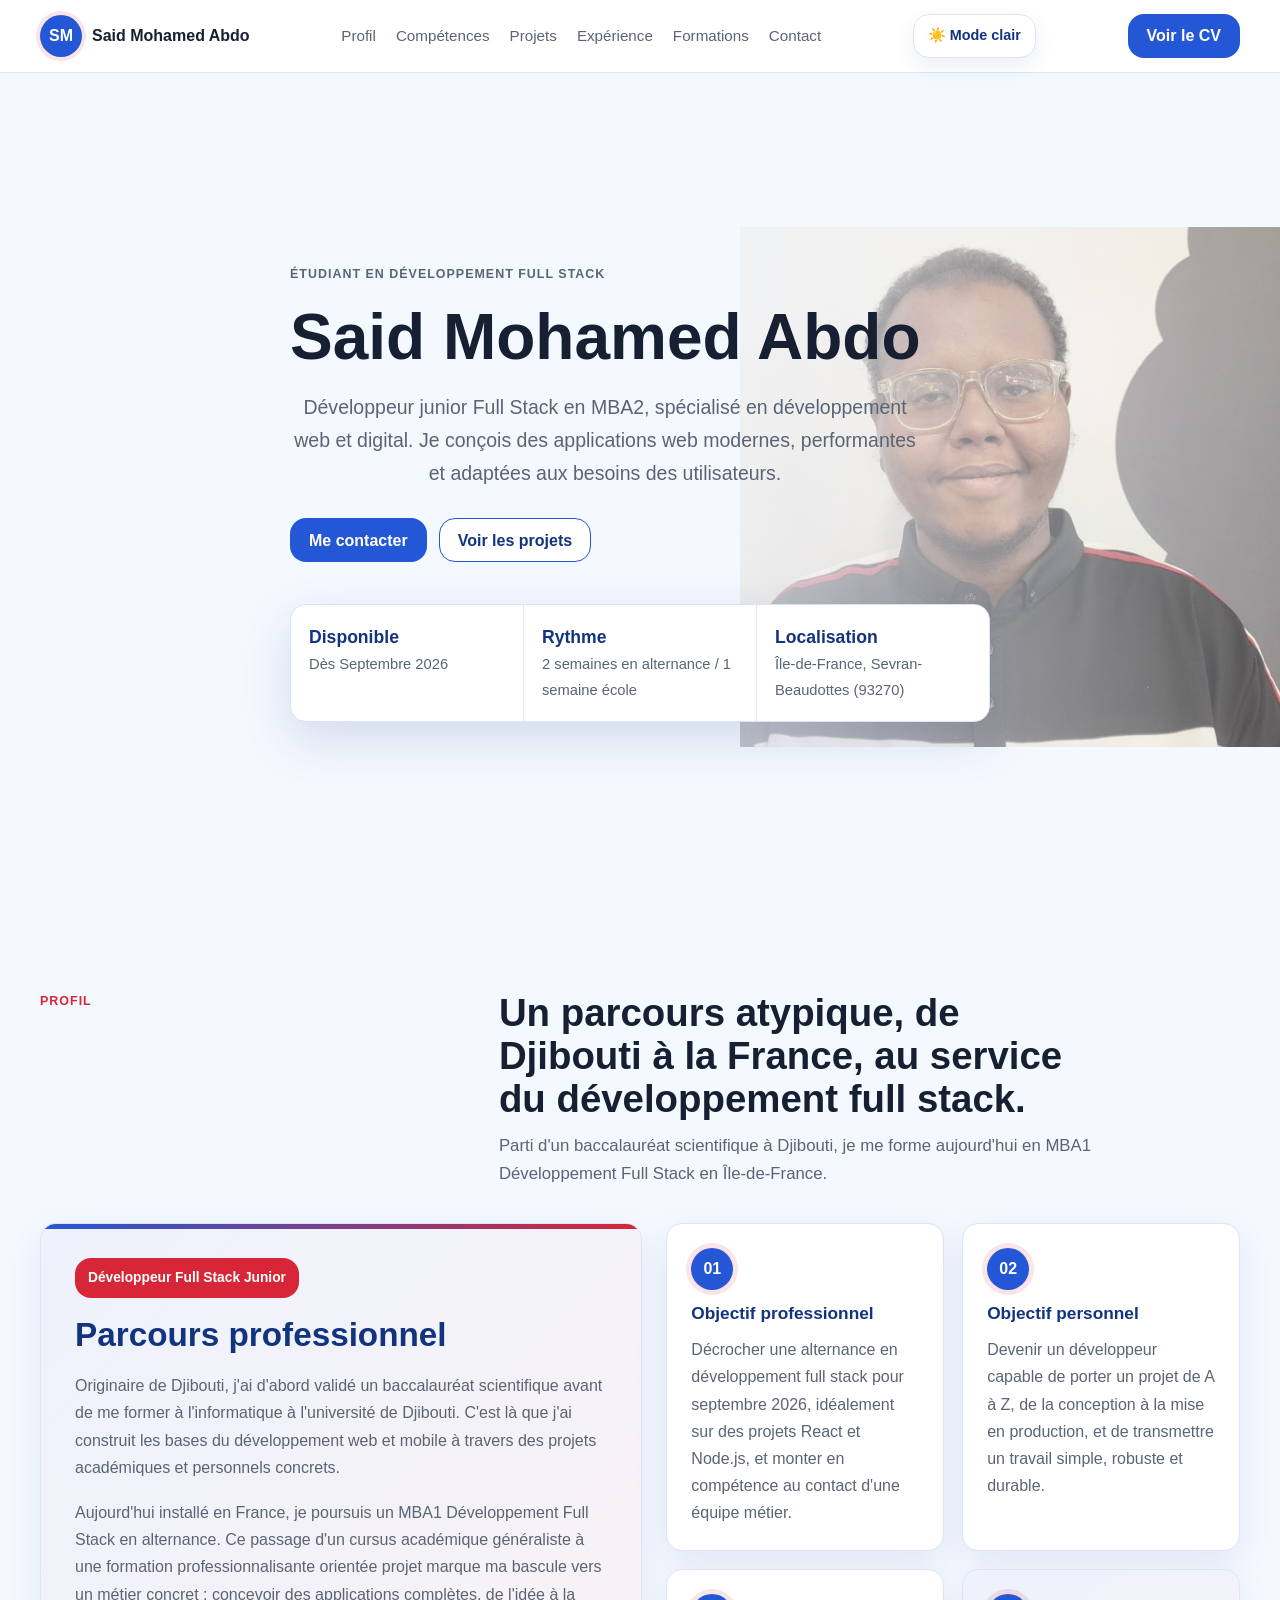
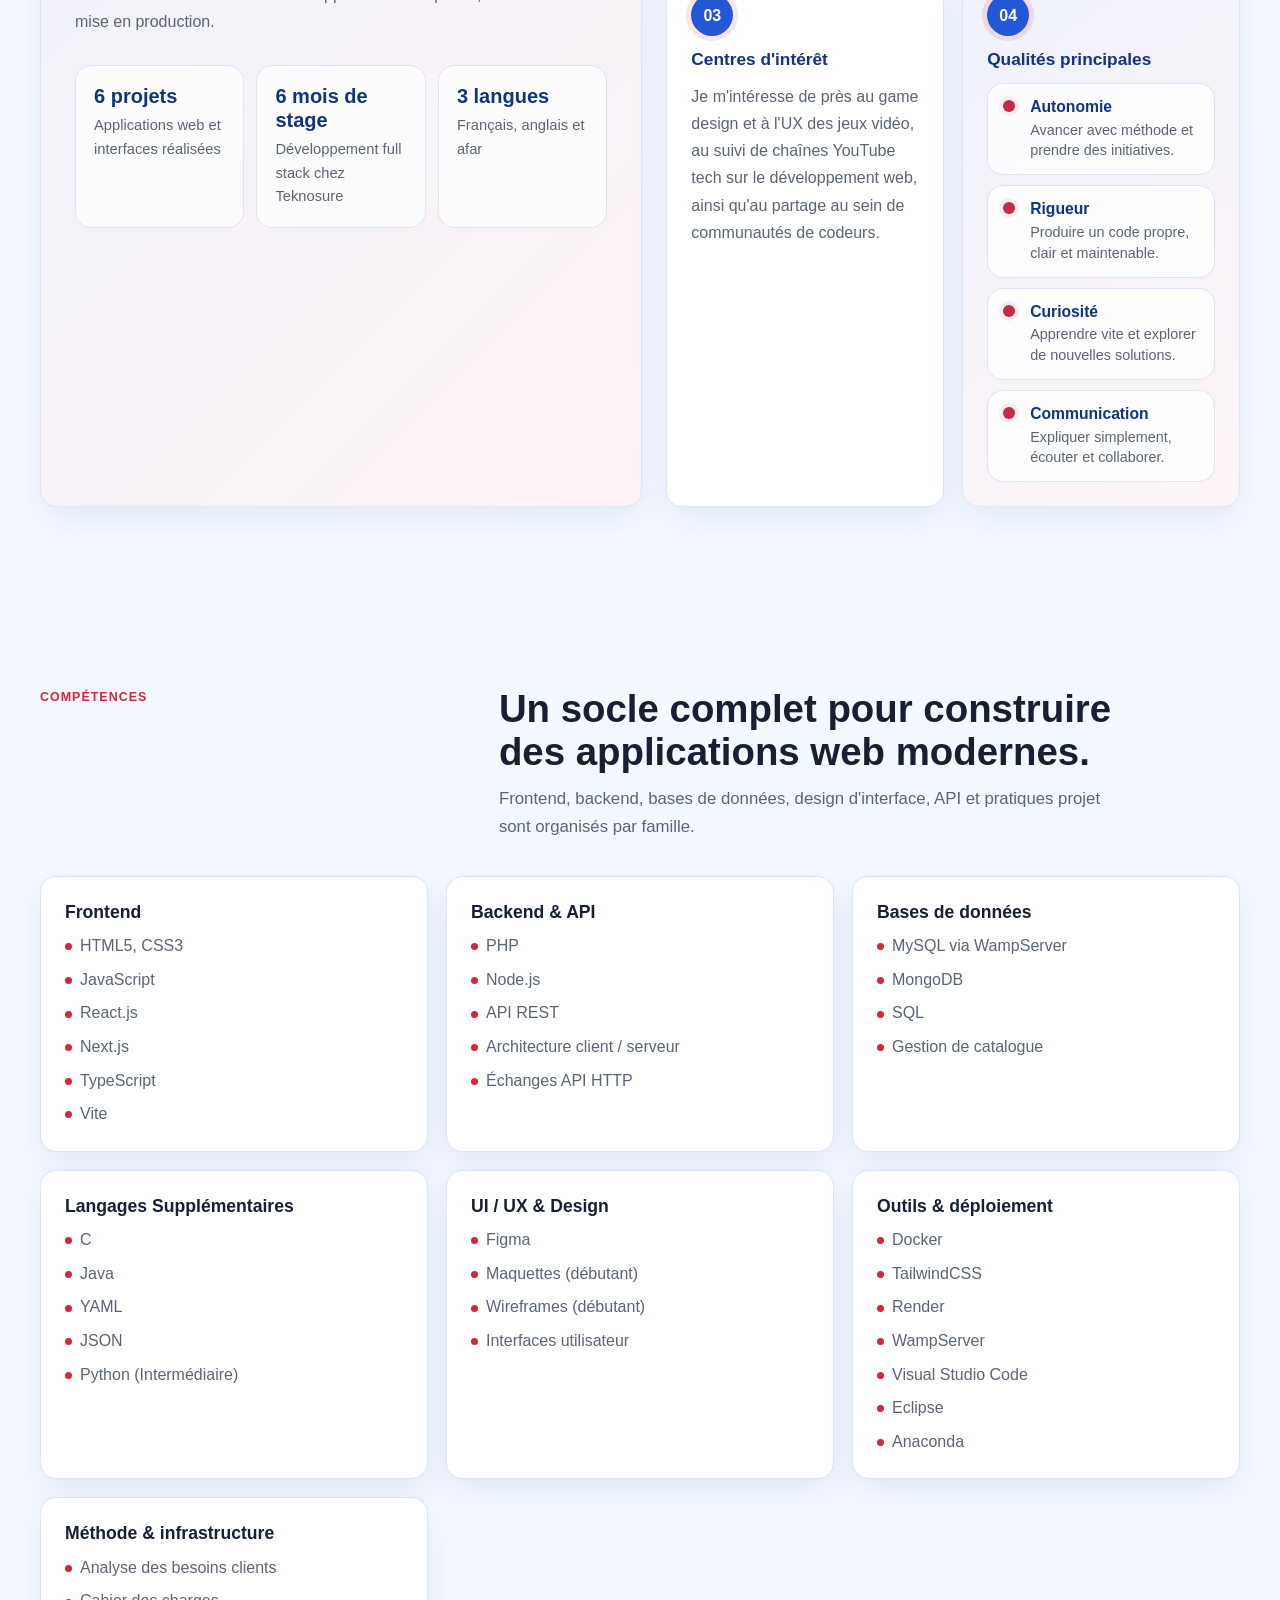
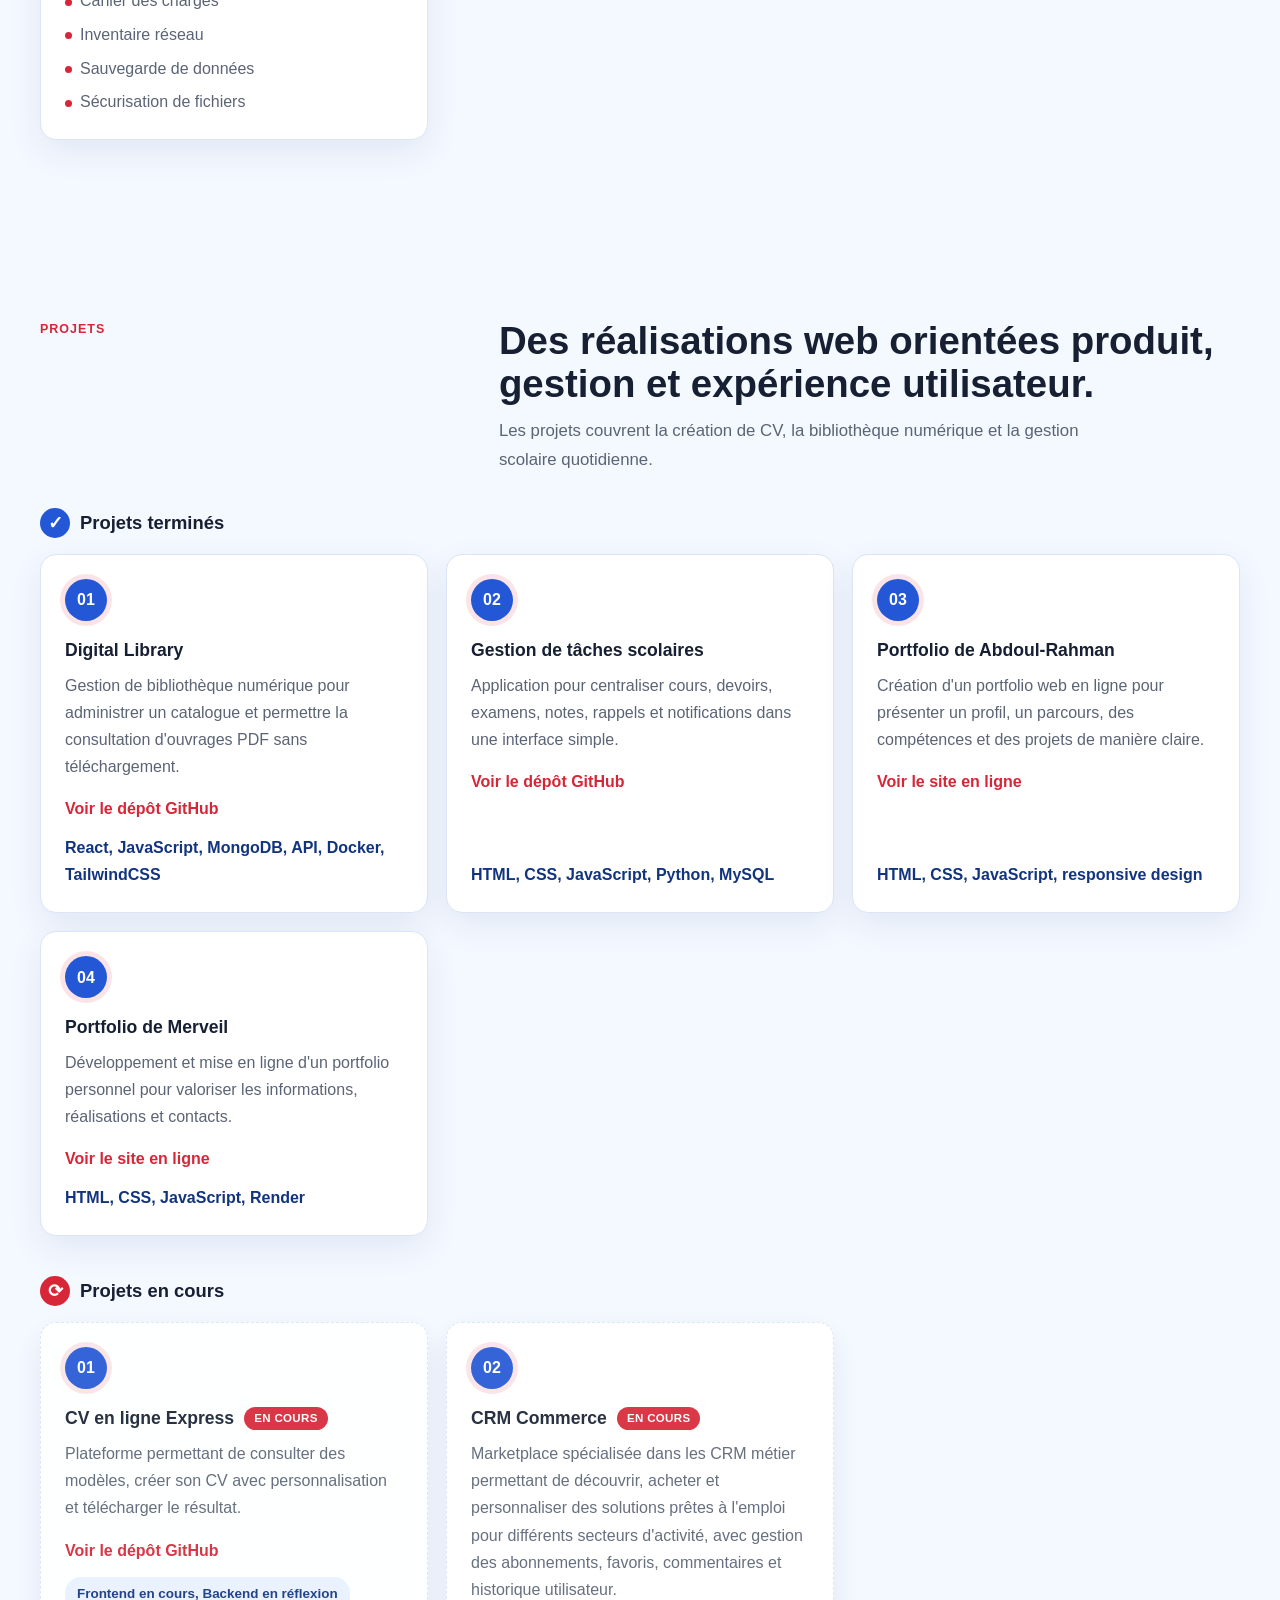
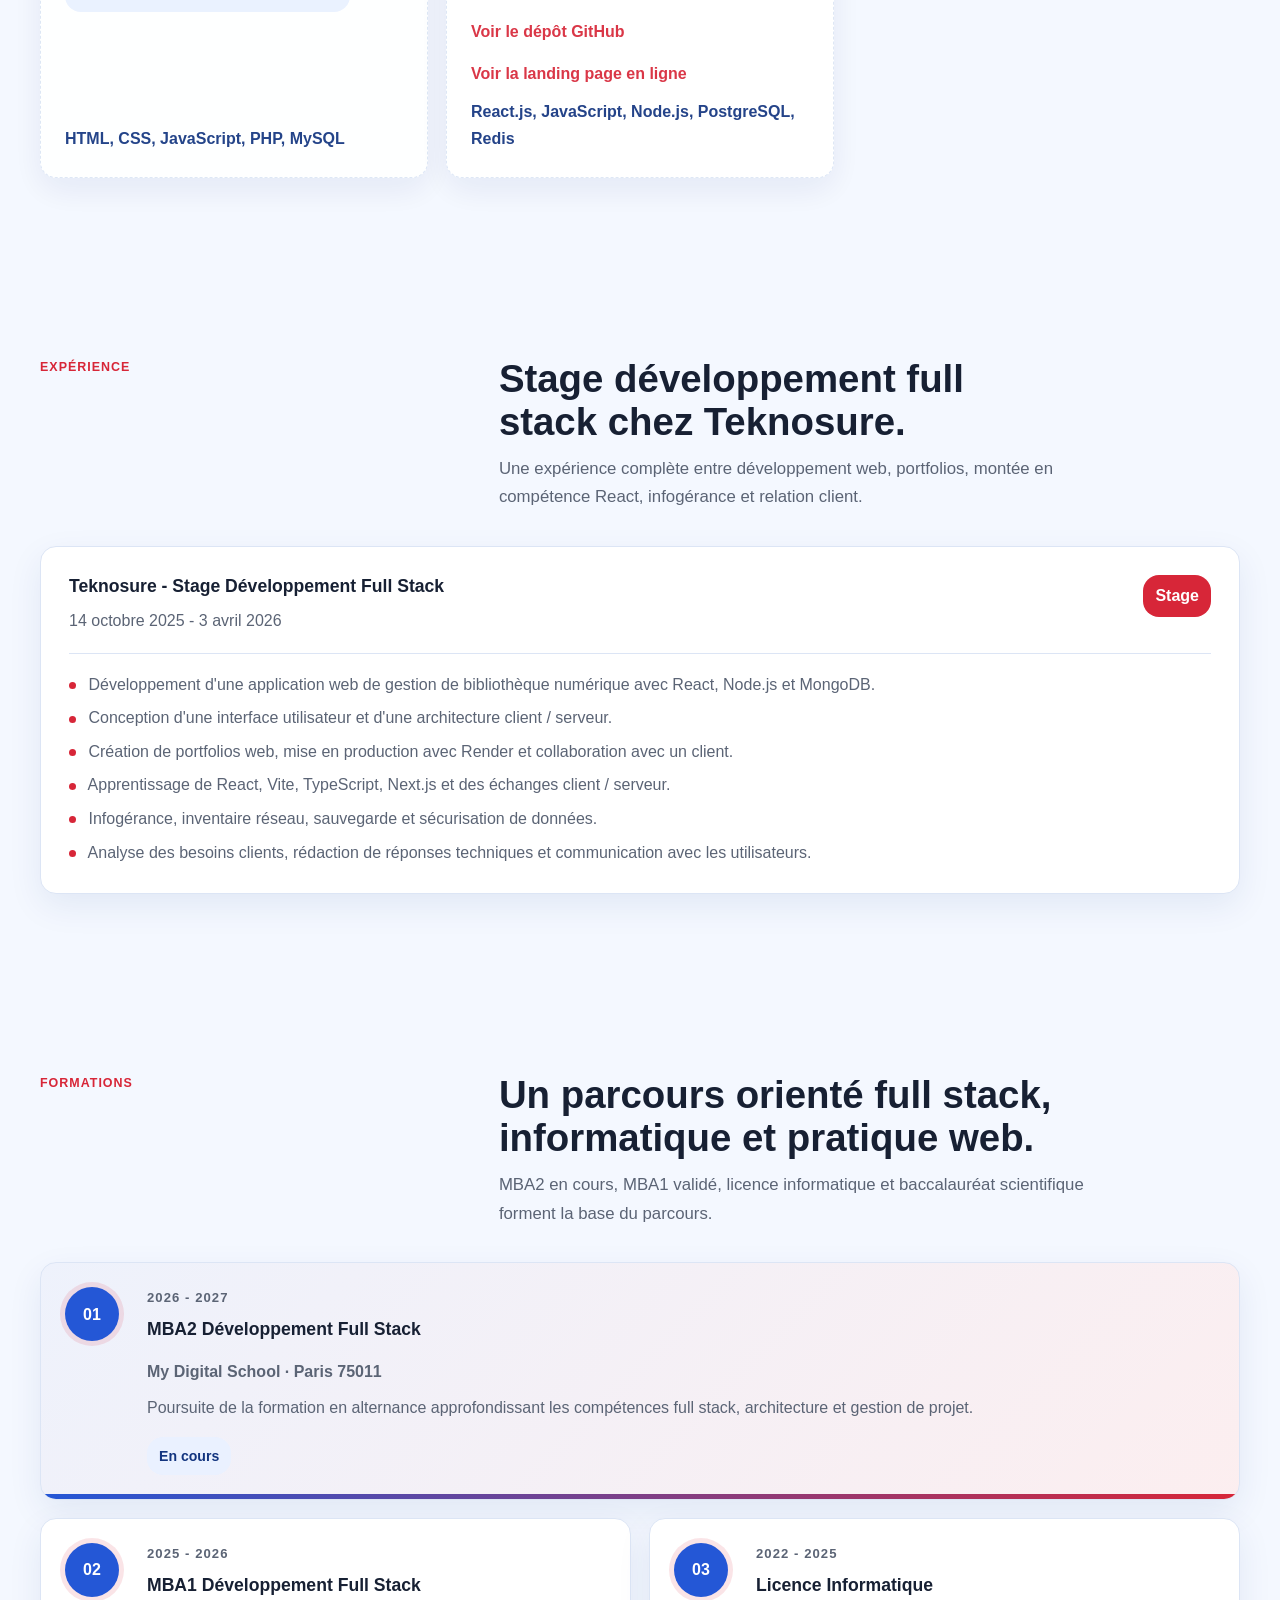
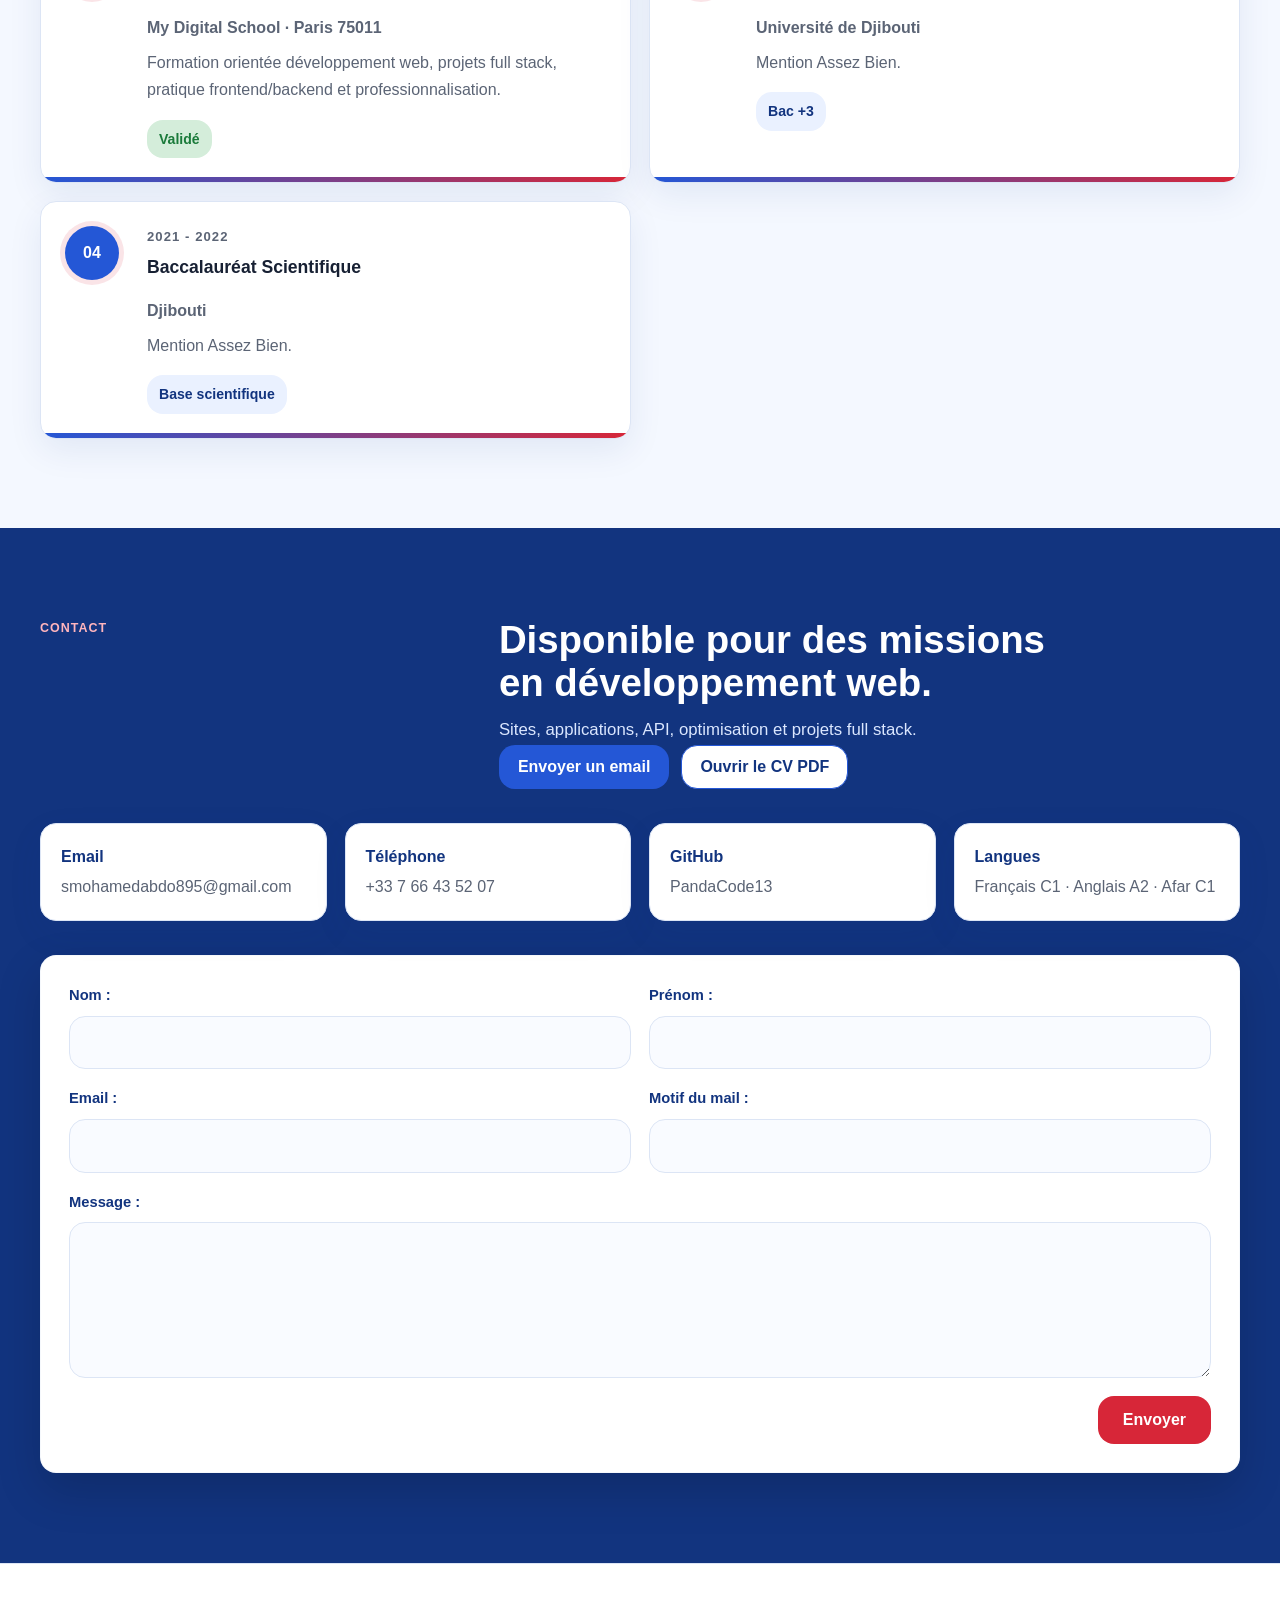
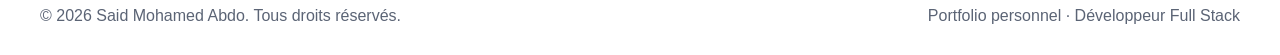
==== commit dc00944d: "feat: harmonize responsive CSS, accessibility and dark mode" ====
--- a/index.html
+++ b/index.html
@@ -31,6 +31,7 @@
           type="button"
           aria-label="Ouvrir le menu"
           aria-expanded="false"
+          aria-controls="menu"
         >
           ☰
         </button>
@@ -785,28 +786,56 @@
           <div class="contact-form">
             <form id="contact-form">
               <div class="form-group">
-                <label>Nom :</label>
-                <input type="text" id="nom_user" required="" />
+                <label for="nom_user">Nom :</label>
+                <input
+                  type="text"
+                  id="nom_user"
+                  name="nom"
+                  autocomplete="family-name"
+                  required=""
+                />
               </div>
 
               <div class="form-group">
-                <label>Prénom :</label>
-                <input type="text" id="prenom_user" required="" />
+                <label for="prenom_user">Prénom :</label>
+                <input
+                  type="text"
+                  id="prenom_user"
+                  name="prenom"
+                  autocomplete="given-name"
+                  required=""
+                />
               </div>
 
               <div class="form-group">
-                <label>Email :</label>
-                <input type="email" id="email_user" required="" />
+                <label for="email_user">Email :</label>
+                <input
+                  type="email"
+                  id="email_user"
+                  name="email"
+                  autocomplete="email"
+                  required=""
+                />
               </div>
 
               <div class="form-group">
-                <label>Motif du mail:</label>
-                <input type="texte" id="motif_user" required="" />
+                <label for="motif_user">Motif du mail :</label>
+                <input
+                  type="text"
+                  id="motif_user"
+                  name="motif"
+                  required=""
+                />
               </div>
 
               <div class="form-group">
-                <label>Message :</label>
-                <textarea id="message_user" rows="5" required=""></textarea>
+                <label for="message_user">Message :</label>
+                <textarea
+                  id="message_user"
+                  name="message"
+                  rows="5"
+                  required=""
+                ></textarea>
               </div>
 
               <button type="submit">Envoyer</button>
@@ -855,6 +884,10 @@
       toggle.addEventListener("click", () => {
         const isOpen = menu.classList.toggle("is-open");
         toggle.setAttribute("aria-expanded", String(isOpen));
+        toggle.setAttribute(
+          "aria-label",
+          isOpen ? "Fermer le menu" : "Ouvrir le menu",
+        );
         toggle.textContent = isOpen ? "×" : "☰";
       });
 
@@ -862,6 +895,7 @@
         link.addEventListener("click", () => {
           menu.classList.remove("is-open");
           toggle.setAttribute("aria-expanded", "false");
+          toggle.setAttribute("aria-label", "Ouvrir le menu");
           toggle.textContent = "☰";
         });
       });
@@ -1011,8 +1045,15 @@
         backToTop.classList.toggle("visible", window.scrollY > 400);
       });
 
+      const reduceMotion = window.matchMedia(
+        "(prefers-reduced-motion: reduce)",
+      );
+
       backToTop.addEventListener("click", () => {
-        window.scrollTo({ top: 0, behavior: "smooth" });
+        window.scrollTo({
+          top: 0,
+          behavior: reduceMotion.matches ? "auto" : "smooth",
+        });
       });
     </script>
   </body>
--- a/said.css
+++ b/said.css
@@ -19,10 +19,17 @@
   --red-dark: #981b2a;
   --cyan: #18c7ff;
   --shadow: 0 18px 50px rgba(18, 52, 127, 0.14);
-  --radius: 8px;
-}
-
-* {
+
+  --page-max: 1200px;
+  --page-gutter: clamp(1rem, 4vw, 2.5rem);
+  --section-space: clamp(3.5rem, 7vw, 6rem);
+  --card-radius: 1rem;
+  --radius: var(--card-radius);
+}
+
+*,
+*::before,
+*::after {
   box-sizing: border-box;
   margin: 0;
   padding: 0;
@@ -30,9 +37,12 @@
 
 html {
   scroll-behavior: smooth;
+  scroll-padding-top: 5.5rem;
 }
 
 body {
+  min-width: 0;
+  overflow-wrap: break-word;
   font-family: Arial, Helvetica, sans-serif;
   color: var(--ink);
   background: var(--paper);
@@ -44,9 +54,24 @@
   text-decoration: none;
 }
 
-img {
+img,
+svg,
+video {
   display: block;
   max-width: 100%;
+  height: auto;
+}
+
+button,
+input,
+textarea,
+select {
+  font: inherit;
+}
+
+:focus-visible {
+  outline: 3px solid var(--blue);
+  outline-offset: 3px;
 }
 
 /*
@@ -54,8 +79,8 @@
   limite la largeur du contenu et garde une marge latérale sur tous les écrans.
 */
 .container {
-  width: min(1120px, calc(100% - 32px));
-  margin: 0 auto;
+  width: min(calc(100% - 2 * var(--page-gutter)), var(--page-max));
+  margin-inline: auto;
 }
 
 /*
@@ -66,7 +91,7 @@
 .site-header {
   position: sticky;
   top: 0;
-  z-index: 20;
+  z-index: 1000;
   border-bottom: 1px solid rgba(220, 229, 245, 0.95);
   background: rgba(255, 255, 255, 0.94);
   backdrop-filter: blur(14px);
@@ -87,13 +112,14 @@
   display: flex;
   align-items: center;
   justify-content: space-between;
-  gap: 24px;
+  gap: clamp(12px, 2vw, 24px);
 }
 
 .brand {
   display: inline-flex;
   align-items: center;
   gap: 10px;
+  min-width: 0;
   font-weight: 800;
   letter-spacing: 0;
   transition:
@@ -144,7 +170,8 @@
   position: relative;
   display: inline-flex;
   align-items: center;
-  min-height: 36px;
+  min-height: 44px;
+  white-space: nowrap;
   transition: color 0.2s ease;
 }
 
@@ -201,13 +228,23 @@
   background: var(--white);
 }
 
+.btn-secondary:hover {
+  color: var(--white);
+  border-color: var(--blue-dark);
+  background: var(--blue-dark);
+}
+
+.btn-secondary:focus-visible {
+  outline-color: var(--red);
+}
+
 .nav-action:hover,
 .btn:hover {
   transform: translateY(-2px);
 }
 
 #theme-toggle {
-  min-height: 42px;
+  min-height: 44px;
   padding: 0 14px;
   border: 1px solid var(--line);
   border-radius: var(--radius);
@@ -261,50 +298,35 @@
 
 /*
   Hero avec photo en arrière-plan :
-  - Nouveau layout flex avec texte à gauche et photo circulaire à droite.
-  - Supprime l'espace blanc inutile à gauche.
+  - La photo est appelée ici avec url("said cv.jpg").
+  - Le premier calque est un dégradé blanc/bleu très clair qui protège la lisibilité du texte.
+  - Le deuxième calque est la photo.
+  - L'ordre compte : le dégradé est écrit avant l'image, donc il se place au-dessus.
+  - "right center" met le portrait à droite sur ordinateur.
+  - "min(45vw, 540px)" rend la photo responsive sans devenir trop grande.
+  Pour refaire cet effet : placer l'image dans background avec un linear-gradient devant.
 */
 .hero {
-  min-height: calc(100vh - 72px);
-  display: flex;
-  flex-direction: column;
-  justify-content: center;
-  padding: 40px 0;
-  background: var(--paper);
-}
-
-.hero-layout {
-  display: flex;
+  min-height: clamp(560px, calc(100vh - 72px), 860px);
+  display: grid;
   align-items: center;
-  justify-content: space-between;
-  gap: 48px;
-}
-
-.hero-text {
-  flex: 1;
-  max-width: 640px;
-}
-
-.hero-photo-wrapper {
-  flex-shrink: 0;
-  width: min(320px, 30vw);
-  height: min(320px, 30vw);
-  border-radius: 50%;
-  overflow: hidden;
-  border: 4px solid var(--blue);
-  box-shadow: 0 0 0 8px rgba(36, 87, 214, 0.1), 0 20px 60px rgba(18, 52, 127, 0.2);
-  transition: transform 0.3s ease, box-shadow 0.3s ease;
-}
-
-.hero-photo-wrapper:hover {
-  transform: scale(1.03);
-  box-shadow: 0 0 0 12px rgba(36, 87, 214, 0.15), 0 28px 70px rgba(18, 52, 214, 0.25);
-}
-
-.hero-photo {
-  width: 100%;
-  height: 100%;
-  object-fit: cover;
+  padding-block: clamp(3rem, 6vw, 4.5rem);
+  background:
+    linear-gradient(
+      90deg,
+      rgba(244, 248, 255, 0.98) 0%,
+      rgba(244, 248, 255, 0.9) 46%,
+      rgba(244, 248, 255, 0.22) 100%
+    ),
+    url("said cv.jpg") right center / min(45vw, 540px) auto no-repeat;
+}
+
+/*
+  Le texte du hero est limité en largeur pour laisser respirer la photo à droite.
+*/
+.hero-content {
+  max-width: 700px;
+  min-width: 0;
 }
 
 .eyebrow {
@@ -320,10 +342,26 @@
 
 h1 {
   max-width: 760px;
-  font-size: clamp(2.35rem, 6vw, 5.1rem);
-  line-height: 1;
+  font-size: clamp(2.25rem, 5vw, 4.5rem);
+  line-height: 1.05;
   letter-spacing: 0;
+  text-wrap: balance;
   margin-bottom: 20px;
+}
+
+h2 {
+  font-size: clamp(1.75rem, 3.5vw, 3rem);
+  line-height: 1.15;
+  letter-spacing: 0;
+  text-wrap: balance;
+}
+
+h3 {
+  line-height: 1.3;
+}
+
+p {
+  line-height: 1.7;
 }
 
 .hero-lead {
@@ -331,6 +369,10 @@
   color: var(--muted);
   font-size: clamp(1rem, 2vw, 1.22rem);
   margin-bottom: 28px;
+}
+
+.section-text {
+  max-width: 65ch;
 }
 
 .hero-actions,
@@ -357,7 +399,7 @@
 }
 
 .fact {
-  min-height: 92px;
+  min-width: 0;
   padding: 18px;
   background: var(--white);
 }
@@ -374,7 +416,7 @@
 }
 
 section {
-  padding: 78px 0;
+  padding-block: var(--section-space);
 }
 
 .section-head {
@@ -405,44 +447,36 @@
   margin-top: 12px;
 }
 
-/* Profil en style bento */
-.bento-grid {
-  display: grid;
-  grid-template-columns: repeat(4, minmax(0, 1fr));
-  grid-auto-rows: minmax(150px, auto);
-  gap: 18px;
-}
-
-.bento-card {
-  position: relative;
-  display: flex;
-  flex-direction: column;
-  gap: 12px;
-  padding: 26px;
+/* Profil sans photo : carte principale + cartes secondaires. */
+.profile-wrapper {
+  display: grid;
+  grid-template-columns: minmax(0, 1.05fr) minmax(0, 1fr);
+  gap: 24px;
+  align-items: stretch;
+}
+
+.profile-main-card,
+.profile-card {
+  min-width: 0;
   border: 1px solid var(--line);
   border-radius: var(--radius);
   background: var(--white);
   box-shadow: 0 12px 34px rgba(18, 52, 127, 0.08);
-  transition: transform 0.24s ease, box-shadow 0.24s ease, border-color 0.24s ease;
+}
+
+.profile-main-card {
+  position: relative;
+  display: grid;
+  align-content: start;
+  gap: 18px;
+  padding: 34px;
   overflow: hidden;
-}
-
-.bento-card:hover {
-  transform: translateY(-5px);
-  border-color: rgba(36, 87, 214, 0.35);
-  box-shadow: 0 20px 48px rgba(18, 52, 127, 0.16);
-}
-
-.bento-main {
-  grid-column: span 2;
-  grid-row: span 2;
-  padding: 34px;
   background:
     linear-gradient(135deg, rgba(36, 87, 214, 0.08), rgba(215, 38, 56, 0.06)),
     var(--white);
 }
 
-.bento-main::before {
+.profile-main-card::before {
   content: "";
   position: absolute;
   inset: 0 0 auto;
@@ -450,105 +484,9 @@
   background: linear-gradient(90deg, var(--blue), var(--red));
 }
 
-.bento-main > * {
+.profile-main-card > * {
   position: relative;
   z-index: 1;
-}
-
-.bento-main h3 {
-  color: var(--blue-dark);
-  font-size: clamp(1.4rem, 2vw, 2rem);
-  line-height: 1.15;
-}
-
-.bento-card p {
-  color: var(--muted);
-}
-
-.bento-tags {
-  display: flex;
-  flex-wrap: wrap;
-  gap: 8px;
-  margin-top: auto;
-}
-
-.bento-tag {
-  padding: 6px 12px;
-  border-radius: 999px;
-  color: var(--blue-dark);
-  background: var(--blue-soft);
-  font-size: 0.82rem;
-  font-weight: 800;
-}
-
-.bento-stat {
-  justify-content: center;
-  text-align: center;
-  min-height: 130px;
-}
-
-.bento-stat strong {
-  color: var(--blue-dark);
-  font-size: clamp(1.6rem, 3vw, 2.4rem);
-  line-height: 1.1;
-  font-weight: 900;
-}
-
-.bento-stat span {
-  color: var(--muted);
-  font-size: 0.95rem;
-}
-
-.bento-card:not(.bento-main) h3 {
-  color: var(--blue-dark);
-  font-size: 1.08rem;
-  line-height: 1.3;
-}
-
-.bento-qualities {
-  grid-column: span 2;
-}
-
-.bento-qualities .quality-list {
-  margin-top: 6px;
-}
-
-.bento-interests {
-  grid-column: span 1;
-}
-
-@media (max-width: 980px) {
-  .bento-grid {
-    grid-template-columns: repeat(2, minmax(0, 1fr));
-  }
-}
-
-@media (max-width: 620px) {
-  .bento-grid {
-    grid-template-columns: 1fr;
-  }
-
-  .bento-main,
-  .bento-qualities,
-  .bento-interests {
-    grid-column: auto;
-  }
-
-  .bento-main {
-    grid-row: auto;
-  }
-}
-
-.card-number {
-  width: 42px;
-  height: 42px;
-  display: grid;
-  place-items: center;
-  border-radius: 50%;
-  color: var(--white);
-  background: var(--blue);
-  font-weight: 900;
-  box-shadow: 0 0 0 5px rgba(215, 38, 56, 0.12);
 }
 
 .profile-badge {
@@ -559,6 +497,108 @@
   background: var(--red);
   font-size: 0.86rem;
   font-weight: 900;
+}
+
+.profile-main-card h3 {
+  max-width: 760px;
+  color: var(--blue-dark);
+  font-size: clamp(1.5rem, 2.6vw, 2.25rem);
+  line-height: 1.16;
+}
+
+.profile-main-card p,
+.profile-card p {
+  color: var(--muted);
+}
+
+.profile-stats {
+  display: grid;
+  grid-template-columns: repeat(3, minmax(0, 1fr));
+  gap: 12px;
+  margin-top: 12px;
+}
+
+.stat-box {
+  display: grid;
+  align-content: start;
+  gap: 6px;
+  min-width: 0;
+  padding: 18px;
+  border: 1px solid var(--line);
+  border-radius: var(--radius);
+  background: rgba(255, 255, 255, 0.76);
+}
+
+.stat-box strong {
+  display: block;
+  color: var(--blue-dark);
+  font-size: 1.25rem;
+  line-height: 1.2;
+  font-weight: 900;
+}
+
+.stat-box span {
+  color: var(--muted);
+  font-size: 0.92rem;
+}
+
+.profile-grid {
+  display: grid;
+  grid-template-columns: repeat(2, minmax(0, 1fr));
+  gap: 18px;
+}
+
+.profile-grid .profile-card {
+  position: relative;
+  display: grid;
+  align-content: start;
+  gap: 12px;
+  padding: 24px;
+  overflow: hidden;
+  transition:
+    transform 0.2s ease,
+    box-shadow 0.2s ease,
+    border-color 0.2s ease;
+}
+
+.profile-grid .profile-card::after {
+  content: "";
+  position: absolute;
+  inset: auto 0 0;
+  height: 4px;
+  background: linear-gradient(90deg, var(--blue), var(--red));
+  transform: scaleX(0);
+  transform-origin: left;
+  transition: transform 0.2s ease;
+}
+
+.profile-grid .profile-card:hover {
+  transform: translateY(-5px);
+  border-color: rgba(36, 87, 214, 0.32);
+  box-shadow: 0 18px 44px rgba(18, 52, 127, 0.14);
+}
+
+.profile-grid .profile-card:hover::after {
+  transform: scaleX(1);
+}
+
+.profile-card h3 {
+  color: var(--blue-dark);
+  font-size: 1.08rem;
+  line-height: 1.3;
+  margin-top: 0;
+}
+
+.card-number {
+  width: 42px;
+  height: 42px;
+  display: grid;
+  place-items: center;
+  border-radius: 50%;
+  color: var(--white);
+  background: var(--blue);
+  font-weight: 900;
+  box-shadow: 0 0 0 5px rgba(215, 38, 56, 0.12);
 }
 
 .tags {
@@ -645,8 +685,10 @@
 
 .skill-group,
 .project,
+.education-card,
 .contact-card,
 .experience-card {
+  min-width: 0;
   border: 1px solid var(--line);
   border-radius: var(--radius);
   background: var(--white);
@@ -655,12 +697,12 @@
 
 .skill-group,
 .project {
-  min-height: 210px;
   padding: 24px;
 }
 
 .skill-group h3,
 .project h3,
+.education-card h3,
 .experience-card h3 {
   font-size: 1.1rem;
   line-height: 1.28;
@@ -675,22 +717,7 @@
   list-style: none;
 }
 
-.skill-group li {
-  display: flex;
-  align-items: center;
-  gap: 10px;
-}
-
-.skill-icon {
-  display: inline-flex;
-  align-items: center;
-  justify-content: center;
-  width: 24px;
-  height: 24px;
-  flex-shrink: 0;
-}
-
-.skill-group li:not(:has(.skill-icon))::before,
+.skill-group li::before,
 .experience-list li::before {
   content: "";
   display: inline-block;
@@ -700,7 +727,6 @@
   border-radius: 50%;
   background: var(--red);
   vertical-align: middle;
-  flex-shrink: 0;
 }
 
 .project {
@@ -772,10 +798,17 @@
 }
 
 .project-stack {
-  margin-top: 12px;
-  padding-top: 0;
+  margin-top: auto;
+  padding-top: 12px;
   color: var(--blue-dark) !important;
   font-weight: 800;
+  overflow-wrap: anywhere;
+}
+
+.skill-group li,
+.experience-list li,
+.education-content p {
+  overflow-wrap: anywhere;
 }
 
 /*
@@ -842,12 +875,12 @@
 }
 
 /* Carte "en cours" : superposition discrète (bordure pointillée) */
-.project-ongoing {
+.project.project-ongoing {
   border-style: dashed;
-  opacity: 0.88;
-}
-
-.project-ongoing:hover {
+  opacity: 0.92;
+}
+
+.project.project-ongoing:hover {
   opacity: 1;
 }
 
@@ -873,11 +906,17 @@
 
 .experience-top {
   display: flex;
+  align-items: flex-start;
   justify-content: space-between;
-  gap: 18px;
+  flex-wrap: wrap;
+  gap: 12px 18px;
   padding-bottom: 18px;
   margin-bottom: 18px;
   border-bottom: 1px solid var(--line);
+}
+
+.experience-top > div {
+  min-width: 0;
 }
 
 .experience-top p {
@@ -891,90 +930,63 @@
   color: var(--white);
   background: var(--red);
   font-weight: 900;
+  white-space: nowrap;
 }
 
 /*
-  Formations en frise chronologique :
-  ligne verticale centrale, cartes alternées gauche/droite.
+  Formations :
+  les diplômes sont présentés comme des cartes premium.
+  .education-card-featured occupe toute la largeur pour mettre en avant la formation actuelle.
 */
-.timeline {
+.education-grid {
+  display: grid;
+  grid-template-columns: repeat(2, minmax(0, 1fr));
+  gap: 18px;
+}
+
+.education-card {
   position: relative;
-  max-width: 900px;
-  margin: 0 auto;
-}
-
-.timeline-line {
+  display: grid;
+  grid-template-columns: 64px minmax(0, 1fr);
+  gap: 18px;
+  padding: 24px;
+  overflow: hidden;
+}
+
+.education-card::after {
+  content: "";
   position: absolute;
-  top: 0;
-  bottom: 0;
-  left: 50%;
-  width: 4px;
-  transform: translateX(-50%);
-  background: linear-gradient(180deg, var(--blue), var(--red));
-  border-radius: 999px;
-}
-
-.timeline-item {
-  position: relative;
-  width: 50%;
-  padding: 24px 40px;
-}
-
-.timeline-left {
-  left: 0;
-  text-align: right;
-}
-
-.timeline-right {
-  left: 50%;
-  text-align: left;
-}
-
-.timeline-dot {
-  position: absolute;
-  top: 42px;
-  width: 20px;
-  height: 20px;
-  border-radius: 50%;
-  background: var(--white);
-  border: 4px solid var(--blue);
-  box-shadow: 0 0 0 5px rgba(215, 38, 56, 0.14);
-  z-index: 1;
-}
-
-.timeline-left .timeline-dot {
-  right: -10px;
-}
-
-.timeline-right .timeline-dot {
-  left: -10px;
-}
-
-.timeline-card {
-  display: grid;
-  align-content: start;
-  gap: 8px;
-  padding: 24px;
-  border: 1px solid var(--line);
-  border-radius: var(--radius);
-  background: var(--white);
-  box-shadow: 0 12px 34px rgba(18, 52, 127, 0.08);
-  transition: transform 0.24s ease, box-shadow 0.24s ease, border-color 0.24s ease;
-}
-
-.timeline-card:hover {
-  transform: translateY(-5px);
-  border-color: rgba(36, 87, 214, 0.35);
-  box-shadow: 0 20px 44px rgba(18, 52, 127, 0.16);
-}
-
-.timeline-card-featured {
+  inset: auto 0 0 0;
+  height: 5px;
+  background: linear-gradient(90deg, var(--blue), var(--red));
+}
+
+.education-card-featured {
+  grid-column: 1 / -1;
   background:
     linear-gradient(135deg, rgba(36, 87, 214, 0.08), rgba(215, 38, 56, 0.08)),
     var(--white);
 }
 
-.timeline-date {
+.education-marker {
+  width: 54px;
+  height: 54px;
+  display: grid;
+  place-items: center;
+  border-radius: 50%;
+  color: var(--white);
+  background: var(--blue);
+  font-weight: 900;
+  box-shadow: 0 0 0 5px rgba(215, 38, 56, 0.12);
+}
+
+.education-content {
+  display: grid;
+  align-content: start;
+  gap: 8px;
+}
+
+.education-date {
   color: var(--red);
   font-weight: 900;
   text-transform: uppercase;
@@ -982,22 +994,16 @@
   letter-spacing: 0.08em;
 }
 
-.timeline-card h3 {
-  color: var(--blue-dark);
-  font-size: 1.15rem;
-  line-height: 1.3;
-}
-
-.timeline-place {
+.education-place,
+.education-card p {
   color: var(--muted);
+}
+
+.education-place {
   font-weight: 800;
 }
 
-.timeline-card p:not(.timeline-date):not(.timeline-place) {
-  color: var(--muted);
-}
-
-.timeline-badge {
+.education-badge {
   width: fit-content;
   margin-top: 8px;
   padding: 8px 12px;
@@ -1008,43 +1014,9 @@
   font-size: 0.88rem;
 }
 
-.timeline-left .timeline-badge {
-  margin-left: auto;
-}
-
-.timeline-badge-validated {
+.education-badge-validated {
   color: #1a7a3a;
   background: #d4edda;
-}
-
-@media (max-width: 760px) {
-  .timeline-line {
-    left: 16px;
-  }
-
-  .timeline-item {
-    width: 100%;
-    left: 0;
-    padding: 12px 0 24px 48px;
-    text-align: left;
-  }
-
-  .timeline-left,
-  .timeline-right {
-    text-align: left;
-  }
-
-  .timeline-dot,
-  .timeline-left .timeline-dot,
-  .timeline-right .timeline-dot {
-    left: 6px;
-    right: auto;
-  }
-
-  .timeline-left .timeline-badge,
-  .timeline-right .timeline-badge {
-    margin-left: 0;
-  }
 }
 
 .contact-band {
@@ -1099,6 +1071,7 @@
 .form-group {
   display: grid;
   gap: 8px;
+  min-width: 0;
 }
 
 .form-group label {
@@ -1136,9 +1109,15 @@
   box-shadow: 0 0 0 4px rgba(36, 87, 214, 0.12);
 }
 
+.form-group input:focus-visible,
+.form-group textarea:focus-visible {
+  outline: 3px solid var(--blue);
+  outline-offset: 2px;
+}
+
 .form-group input::placeholder,
 .form-group textarea::placeholder {
-  color: #8a93a6;
+  color: #697386;
 }
 
 .form-group:has(textarea) {
@@ -1170,7 +1149,7 @@
 }
 
 .contact-form button:focus-visible {
-  outline: 3px solid rgba(215, 38, 56, 0.28);
+  outline: 3px solid var(--red);
   outline-offset: 3px;
 }
 
@@ -1227,10 +1206,6 @@
   les paliers gardent la navigation, le hero et les grilles lisibles.
 */
 @media (max-width: 1180px) {
-  .container {
-    width: min(100% - 40px, 1120px);
-  }
-
   .nav {
     gap: 16px;
   }
@@ -1245,9 +1220,25 @@
     padding: 0 15px;
   }
 
+  .hero {
+    background:
+      linear-gradient(
+        90deg,
+        rgba(244, 248, 255, 0.98) 0%,
+        rgba(244, 248, 255, 0.92) 52%,
+        rgba(244, 248, 255, 0.42) 100%
+      ),
+      url("said cv.jpg") right center / min(42vw, 430px) auto no-repeat;
+  }
+
+  .contact-grid {
+    grid-template-columns: repeat(2, minmax(0, 1fr));
+  }
+}
+
+@media (max-width: 1023px) {
   .skills-grid,
-  .projects-grid,
-  .contact-grid {
+  .projects-grid {
     grid-template-columns: repeat(2, minmax(0, 1fr));
   }
 }
@@ -1272,7 +1263,7 @@
 
   #theme-toggle {
     order: 3;
-    min-height: 40px;
+    min-height: 44px;
     padding: 0 12px;
     font-size: 0.84rem;
   }
@@ -1284,11 +1275,13 @@
 
   .nav-links.is-open {
     position: absolute;
-    left: 20px;
-    right: 20px;
+    left: var(--page-gutter);
+    right: var(--page-gutter);
     top: calc(100% + 8px);
     display: grid;
     gap: 4px;
+    max-height: calc(100vh - 6rem);
+    overflow-y: auto;
     padding: 14px;
     border: 1px solid var(--line);
     border-radius: var(--radius);
@@ -1317,33 +1310,63 @@
 
   .hero {
     min-height: auto;
-    padding-top: 32px;
-  }
-
-  .section-head {
+    padding-top: 410px;
+    background:
+      linear-gradient(
+        180deg,
+        rgba(244, 248, 255, 0.04) 0%,
+        rgba(244, 248, 255, 0.2) 305px,
+        var(--paper) 405px
+      ),
+      url("said cv.jpg") top center / min(82vw, 350px) auto no-repeat;
+  }
+
+  .section-head,
+  .profile-wrapper {
     grid-template-columns: 1fr;
     gap: 24px;
   }
 
-  .hero-layout {
-    flex-direction: column-reverse;
-    text-align: center;
-    gap: 24px;
-  }
-
-  .hero-photo-wrapper {
-    width: min(240px, 50vw);
-    height: min(240px, 50vw);
-    margin: 0 auto;
-  }
-
-  .hero-text {
-    max-width: 100%;
-    text-align: center;
-  }
-
-  .hero-actions {
-    justify-content: center;
+  .profile-stats,
+  .education-grid {
+    grid-template-columns: repeat(2, minmax(0, 1fr));
+  }
+
+  .contact-grid {
+    grid-template-columns: repeat(2, minmax(0, 1fr));
+  }
+}
+
+@media (max-width: 767px) {
+  .hero {
+    padding-top: 380px;
+  }
+
+  .quick-facts,
+  .skills-grid,
+  .projects-grid,
+  .profile-grid,
+  .profile-stats,
+  .education-grid,
+  .contact-grid {
+    grid-template-columns: 1fr;
+  }
+
+  .profile-wrapper {
+    gap: 18px;
+  }
+
+  .education-card,
+  .education-card-featured {
+    grid-column: auto;
+  }
+
+  .education-card {
+    grid-template-columns: 52px minmax(0, 1fr);
+  }
+
+  .experience-top {
+    display: grid;
   }
 
   .contact-form form {
@@ -1354,31 +1377,6 @@
     justify-self: stretch;
     width: 100%;
   }
-}
-
-@media (max-width: 760px) {
-  .container {
-    width: min(100% - 28px, 1120px);
-  }
-
-  section {
-    padding: 64px 0;
-  }
-
-  .hero {
-    padding-top: 28px;
-  }
-
-  .quick-facts,
-  .skills-grid,
-  .projects-grid,
-  .contact-grid {
-    grid-template-columns: 1fr;
-  }
-
-  .experience-top {
-    display: grid;
-  }
 
   .hero-actions .btn,
   .contact-actions .btn {
@@ -1387,10 +1385,6 @@
 }
 
 @media (max-width: 620px) {
-  .container {
-    width: min(100% - 24px, 1120px);
-  }
-
   .brand span:last-child {
     max-width: 132px;
   }
@@ -1411,33 +1405,36 @@
     content: "\2600";
   }
 
-  section {
-    padding: 56px 0;
-  }
-
   .hero {
-    padding-top: 24px;
-  }
-
-  .bento-card,
+    padding-top: 350px;
+  }
+
+  .profile-main-card,
+  .profile-grid .profile-card,
   .skill-group,
   .project,
   .experience-card,
+  .education-card,
   .contact-card,
   .contact-form {
     padding: 22px;
   }
 
+  .education-card {
+    grid-template-columns: 1fr;
+  }
+
+  .education-marker {
+    width: 48px;
+    height: 48px;
+  }
+
   .footer-inner {
     display: grid;
   }
 }
 
 @media (max-width: 420px) {
-  .container {
-    width: min(100% - 20px, 1120px);
-  }
-
   .nav {
     gap: 10px;
   }
@@ -1457,16 +1454,16 @@
     font-size: 0.88rem;
   }
 
-  h1 {
-    font-size: clamp(2.1rem, 14vw, 3.2rem);
-  }
-
-  h2 {
-    font-size: clamp(1.55rem, 9vw, 2.2rem);
-  }
-
   .hero {
-    padding-top: 20px;
+    padding-top: 315px;
+    background:
+      linear-gradient(
+        180deg,
+        rgba(244, 248, 255, 0.04) 0%,
+        rgba(244, 248, 255, 0.2) 245px,
+        var(--paper) 315px
+      ),
+      url("said cv.jpg") top center / min(84vw, 285px) auto no-repeat;
   }
 }
 
@@ -1525,7 +1522,8 @@
 
 body.dark-mode .brand-mark,
 body.dark-mode .card-number,
-body.dark-mode .project-num {
+body.dark-mode .project-num,
+body.dark-mode .education-marker {
   color: #081020;
   background: linear-gradient(135deg, var(--cyan), var(--blue));
   box-shadow: 0 0 0 5px rgba(255, 95, 115, 0.12);
@@ -1539,12 +1537,19 @@
 }
 
 body.dark-mode .hero {
-  background: transparent;
+  background:
+    linear-gradient(
+      90deg,
+      rgba(11, 16, 32, 0.98) 0%,
+      rgba(11, 16, 32, 0.9) 45%,
+      rgba(11, 16, 32, 0.38) 100%
+    ),
+    url("said cv.jpg") right center / min(45vw, 540px) auto no-repeat;
 }
 
 body.dark-mode .eyebrow,
 body.dark-mode .section-label,
-body.dark-mode .timeline-date,
+body.dark-mode .education-date,
 body.dark-mode .project-link {
   color: var(--red);
 }
@@ -1552,8 +1557,9 @@
 body.dark-mode .fact,
 body.dark-mode .skill-group,
 body.dark-mode .project,
-body.dark-mode .bento-card,
-body.dark-mode .timeline-card,
+body.dark-mode .profile-main-card,
+body.dark-mode .profile-card,
+body.dark-mode .education-card,
 body.dark-mode .contact-card,
 body.dark-mode .experience-card,
 body.dark-mode .contact-form,
@@ -1565,8 +1571,8 @@
   box-shadow: var(--shadow);
 }
 
-body.dark-mode .bento-main,
-body.dark-mode .timeline-card-featured {
+body.dark-mode .profile-main-card,
+body.dark-mode .education-card-featured {
   background:
     linear-gradient(
       135deg,
@@ -1576,13 +1582,14 @@
     rgba(20, 28, 49, 0.95);
 }
 
-body.dark-mode .bento-main::before,
+body.dark-mode .profile-main-card::before,
+body.dark-mode .profile-grid .profile-card::after,
+body.dark-mode .education-card::after,
 body.dark-mode .nav-links a::after {
   background: linear-gradient(90deg, var(--cyan), var(--red));
 }
 
-body.dark-mode .bento-card:hover,
-body.dark-mode .timeline-card:hover,
+body.dark-mode .profile-grid .profile-card:hover,
 body.dark-mode .project:hover {
   border-color: rgba(98, 223, 255, 0.42);
   box-shadow: 0 24px 64px rgba(0, 0, 0, 0.5);
@@ -1620,21 +1627,21 @@
   box-shadow: var(--shadow);
 }
 
+body.dark-mode .stat-box,
 body.dark-mode .tag,
 body.dark-mode .quality-list li,
-body.dark-mode .bento-tag,
-body.dark-mode .timeline-badge {
+body.dark-mode .education-badge {
   background: rgba(109, 160, 255, 0.13);
   border-color: rgba(129, 161, 214, 0.2);
   color: var(--ink);
 }
 
-body.dark-mode .timeline-badge-validated {
+body.dark-mode .education-badge-validated {
   background: rgba(46, 160, 67, 0.22);
   color: #7ee787;
 }
 
-body.dark-mode .bento-qualities {
+body.dark-mode .quality-card {
   background:
     linear-gradient(
       145deg,
@@ -1655,21 +1662,6 @@
 body.dark-mode .contact-form button {
   color: #ffffff;
   background: linear-gradient(135deg, var(--red), #d72638);
-}
-
-body.dark-mode .timeline-line {
-  background: linear-gradient(180deg, var(--cyan), var(--red));
-}
-
-body.dark-mode .timeline-dot {
-  background: #10192d;
-  border-color: var(--cyan);
-  box-shadow: 0 0 0 5px rgba(255, 95, 115, 0.14);
-}
-
-body.dark-mode .hero-photo-wrapper {
-  border-color: var(--cyan);
-  box-shadow: 0 0 0 8px rgba(98, 223, 255, 0.14), 0 20px 60px rgba(0, 0, 0, 0.35);
 }
 
 body.dark-mode .contact-band {
@@ -1720,7 +1712,7 @@
 body.dark-mode strong,
 body.dark-mode .brand,
 body.dark-mode .project-stack,
-body.dark-mode .timeline-badge,
+body.dark-mode .education-badge,
 body.dark-mode .contact-card strong {
   color: var(--ink);
 }
@@ -1730,7 +1722,7 @@
 body.dark-mode li,
 body.dark-mode .section-text,
 body.dark-mode .hero-lead,
-body.dark-mode .timeline-place,
+body.dark-mode .education-place,
 body.dark-mode .contact-card p {
   color: var(--muted);
 }
@@ -1793,21 +1785,70 @@
   border-top-color: rgba(129, 161, 214, 0.22);
 }
 
+@media (max-width: 1180px) {
+  body.dark-mode .hero {
+    background:
+      linear-gradient(
+        90deg,
+        rgba(11, 16, 32, 0.98) 0%,
+        rgba(11, 16, 32, 0.92) 52%,
+        rgba(11, 16, 32, 0.44) 100%
+      ),
+      url("said cv.jpg") right center / min(42vw, 430px) auto no-repeat;
+  }
+}
+
+@media (max-width: 980px) {
+  body.dark-mode .hero {
+    background:
+      linear-gradient(
+        180deg,
+        rgba(11, 16, 32, 0.04) 0%,
+        rgba(11, 16, 32, 0.28) 310px,
+        var(--paper) 420px
+      ),
+      url("said cv.jpg") top center / min(86vw, 360px) auto no-repeat;
+  }
+}
+
+@media (max-width: 620px) {
+  body.dark-mode .hero {
+    background:
+      linear-gradient(
+        180deg,
+        rgba(11, 16, 32, 0.04) 0%,
+        rgba(11, 16, 32, 0.28) 275px,
+        var(--paper) 365px
+      ),
+      url("said cv.jpg") top center / min(86vw, 330px) auto no-repeat;
+  }
+}
+
+@media (max-width: 420px) {
+  body.dark-mode .hero {
+    background:
+      linear-gradient(
+        180deg,
+        rgba(11, 16, 32, 0.04) 0%,
+        rgba(11, 16, 32, 0.28) 245px,
+        var(--paper) 315px
+      ),
+      url("said cv.jpg") top center / min(84vw, 285px) auto no-repeat;
+  }
+}
+
 /* =========================================
    GRANDS ÉCRANS
 ========================================= */
 
 @media (min-width: 1440px) {
-  .container {
-    width: min(1280px, calc(100% - 48px));
-  }
-
-  section {
-    padding: 92px 0;
+  :root {
+    --page-max: 1280px;
+    --section-space: 5.75rem;
   }
 
   .hero {
-    padding: 76px 0;
+    padding-block: 4.75rem;
   }
 
   .section-head {
@@ -1822,20 +1863,21 @@
 
   .skills-grid,
   .projects-grid,
+  .education-grid,
   .contact-grid,
-  .bento-grid {
+  .profile-grid {
     gap: 24px;
   }
 
   .skill-group,
   .project,
+  .education-card,
   .contact-card,
-  .bento-card,
-  .timeline-card {
+  .profile-grid .profile-card {
     padding: 30px;
   }
 
-  .bento-main,
+  .profile-main-card,
   .experience-card,
   .contact-form {
     padding: 38px;
@@ -1851,25 +1893,25 @@
 }
 
 @media (min-width: 1800px) {
-  .container {
-    width: min(1440px, calc(100% - 64px));
-  }
-
-  section {
-    padding: 112px 0;
+  :root {
+    --page-max: 1440px;
+    --section-space: 7rem;
   }
 
   .hero {
-    padding: 96px 0;
-  }
-
-  .hero-text {
+    padding-block: 6rem;
+    background:
+      linear-gradient(
+        90deg,
+        rgba(244, 248, 255, 0.98) 0%,
+        rgba(244, 248, 255, 0.9) 48%,
+        rgba(244, 248, 255, 0.18) 100%
+      ),
+      url("said cv.jpg") right center / min(40vw, 610px) auto no-repeat;
+  }
+
+  .hero-content {
     max-width: 820px;
-  }
-
-  .hero-photo-wrapper {
-    width: min(380px, 26vw);
-    height: min(380px, 26vw);
   }
 
   h1 {
@@ -1882,13 +1924,7 @@
   }
 
   .fact {
-    min-height: 108px;
     padding: 24px;
-  }
-
-  .skill-group,
-  .project {
-    min-height: 250px;
   }
 
   .contact-form form {
@@ -1897,24 +1933,21 @@
 }
 
 @media (min-width: 2400px) {
-  .container {
-    width: min(1580px, calc(100% - 80px));
-  }
-
-  section {
-    padding: 132px 0;
+  :root {
+    --page-max: 1580px;
+    --section-space: 8.25rem;
   }
 
   .hero {
-    padding: 116px 0;
-  }
-
-  .hero-text {
+    padding-block: 7.25rem;
+  }
+
+  .hero-content {
     max-width: 960px;
   }
 
   h1 {
-    font-size: clamp(3.4rem, 4.2vw, 6.4rem);
+    font-size: clamp(3.25rem, 3.6vw, 5rem);
   }
 
   .hero-lead {
@@ -2064,30 +2097,39 @@
   text-transform: uppercase;
 }
 
-.section-head {
-  display: grid;
-  grid-template-columns: minmax(180px, 0.72fr) minmax(0, 1.28fr);
-  gap: 42px;
-  align-items: start;
-  margin-bottom: 34px;
-}
-
-.section-label {
-  color: var(--red);
-  font-weight: 900;
-  text-transform: uppercase;
-  font-size: 0.78rem;
-  letter-spacing: 0.08em;
-}
-
-.section-text {
-  color: var(--muted);
-  font-size: 1.05rem;
-  margin-top: 12px;
-}
-
-h2 {
-  font-size: clamp(1.8rem, 3vw, 2.8rem);
-  line-height: 1.12;
-  letter-spacing: 0;
-}+
+/* =========================================
+   ACCESSIBILITE : CONTRASTE DU FOCUS
+========================================= */
+
+.contact-band :focus-visible {
+  outline-color: var(--cyan);
+}
+
+/* =========================================
+   MOUVEMENT REDUIT
+========================================= */
+
+@media (prefers-reduced-motion: reduce) {
+  html {
+    scroll-behavior: auto;
+  }
+
+  *,
+  *::before,
+  *::after {
+    animation-duration: 0.01ms !important;
+    animation-iteration-count: 1 !important;
+    transition-duration: 0.01ms !important;
+    scroll-behavior: auto !important;
+  }
+
+  .btn:hover,
+  .nav-action:hover,
+  .back-to-top:hover,
+  .project:hover,
+  .profile-grid .profile-card:hover,
+  .article-card:hover {
+    transform: none;
+  }
+}
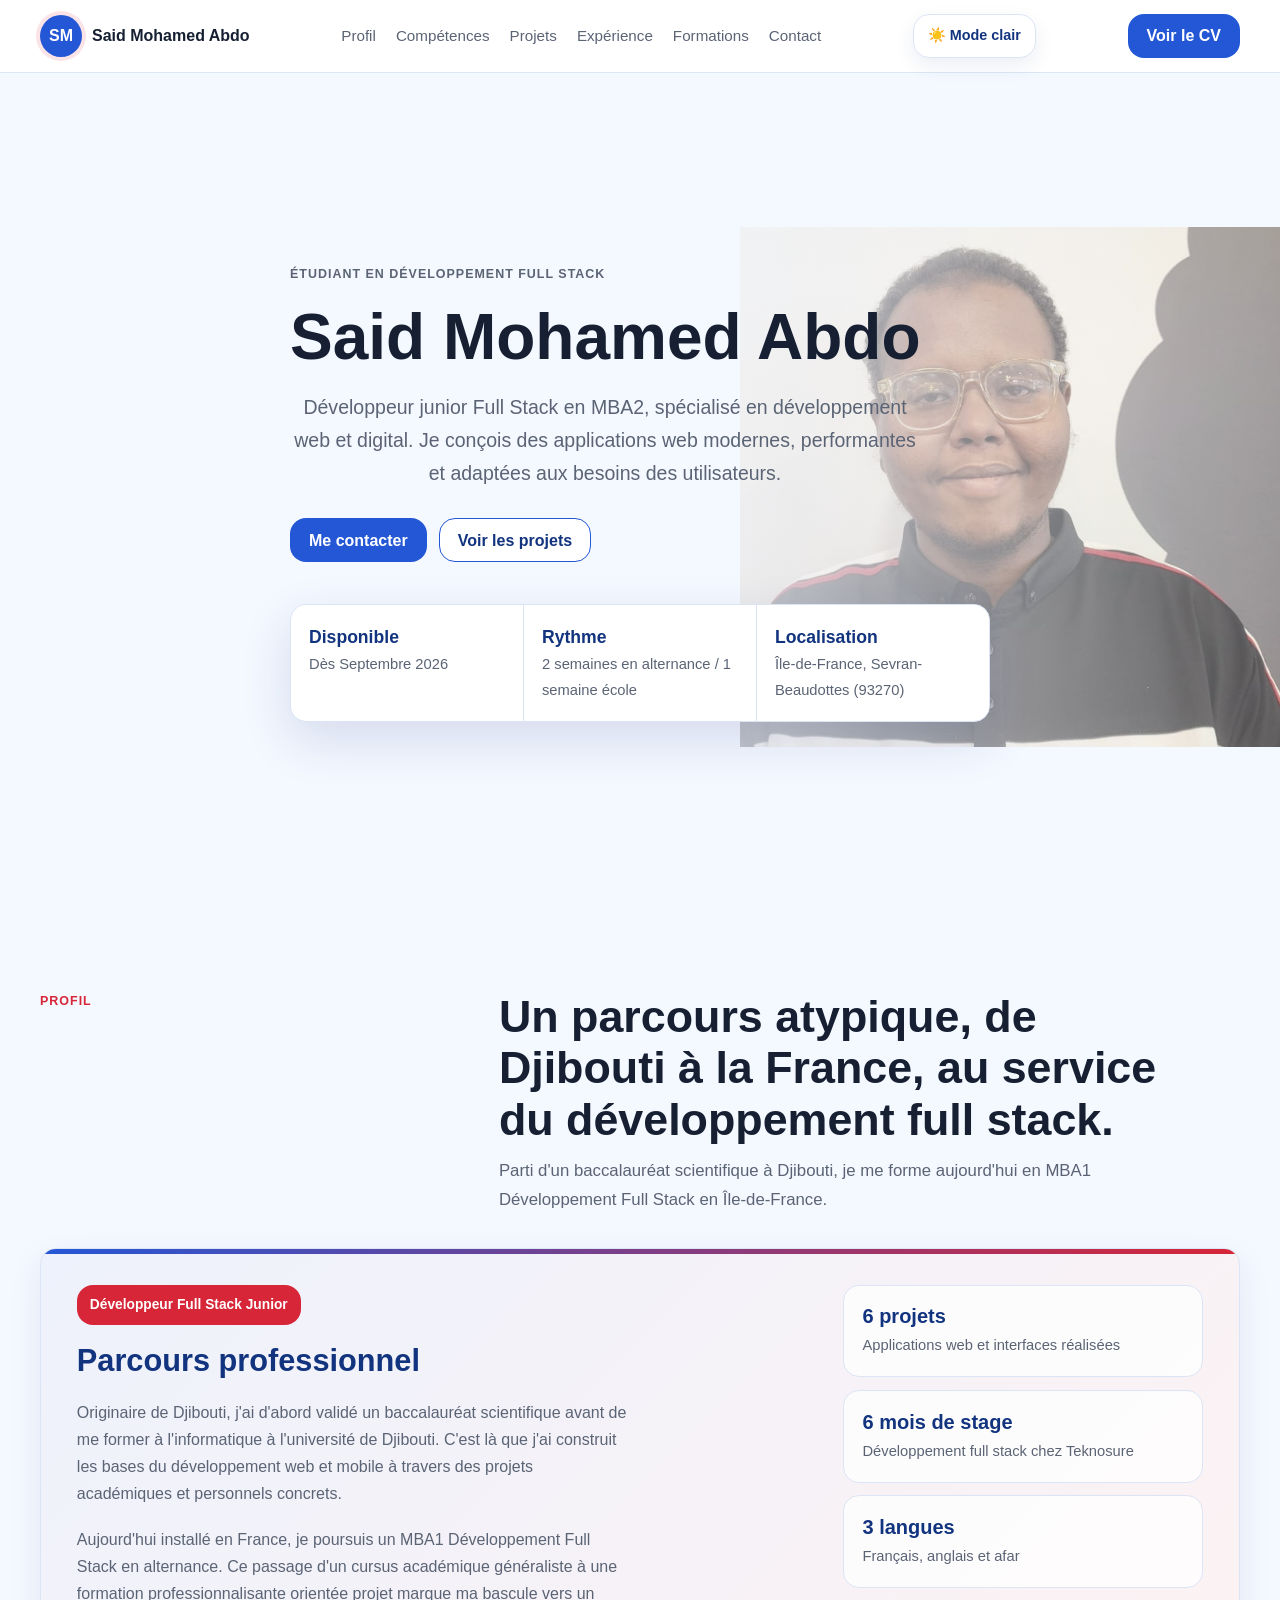
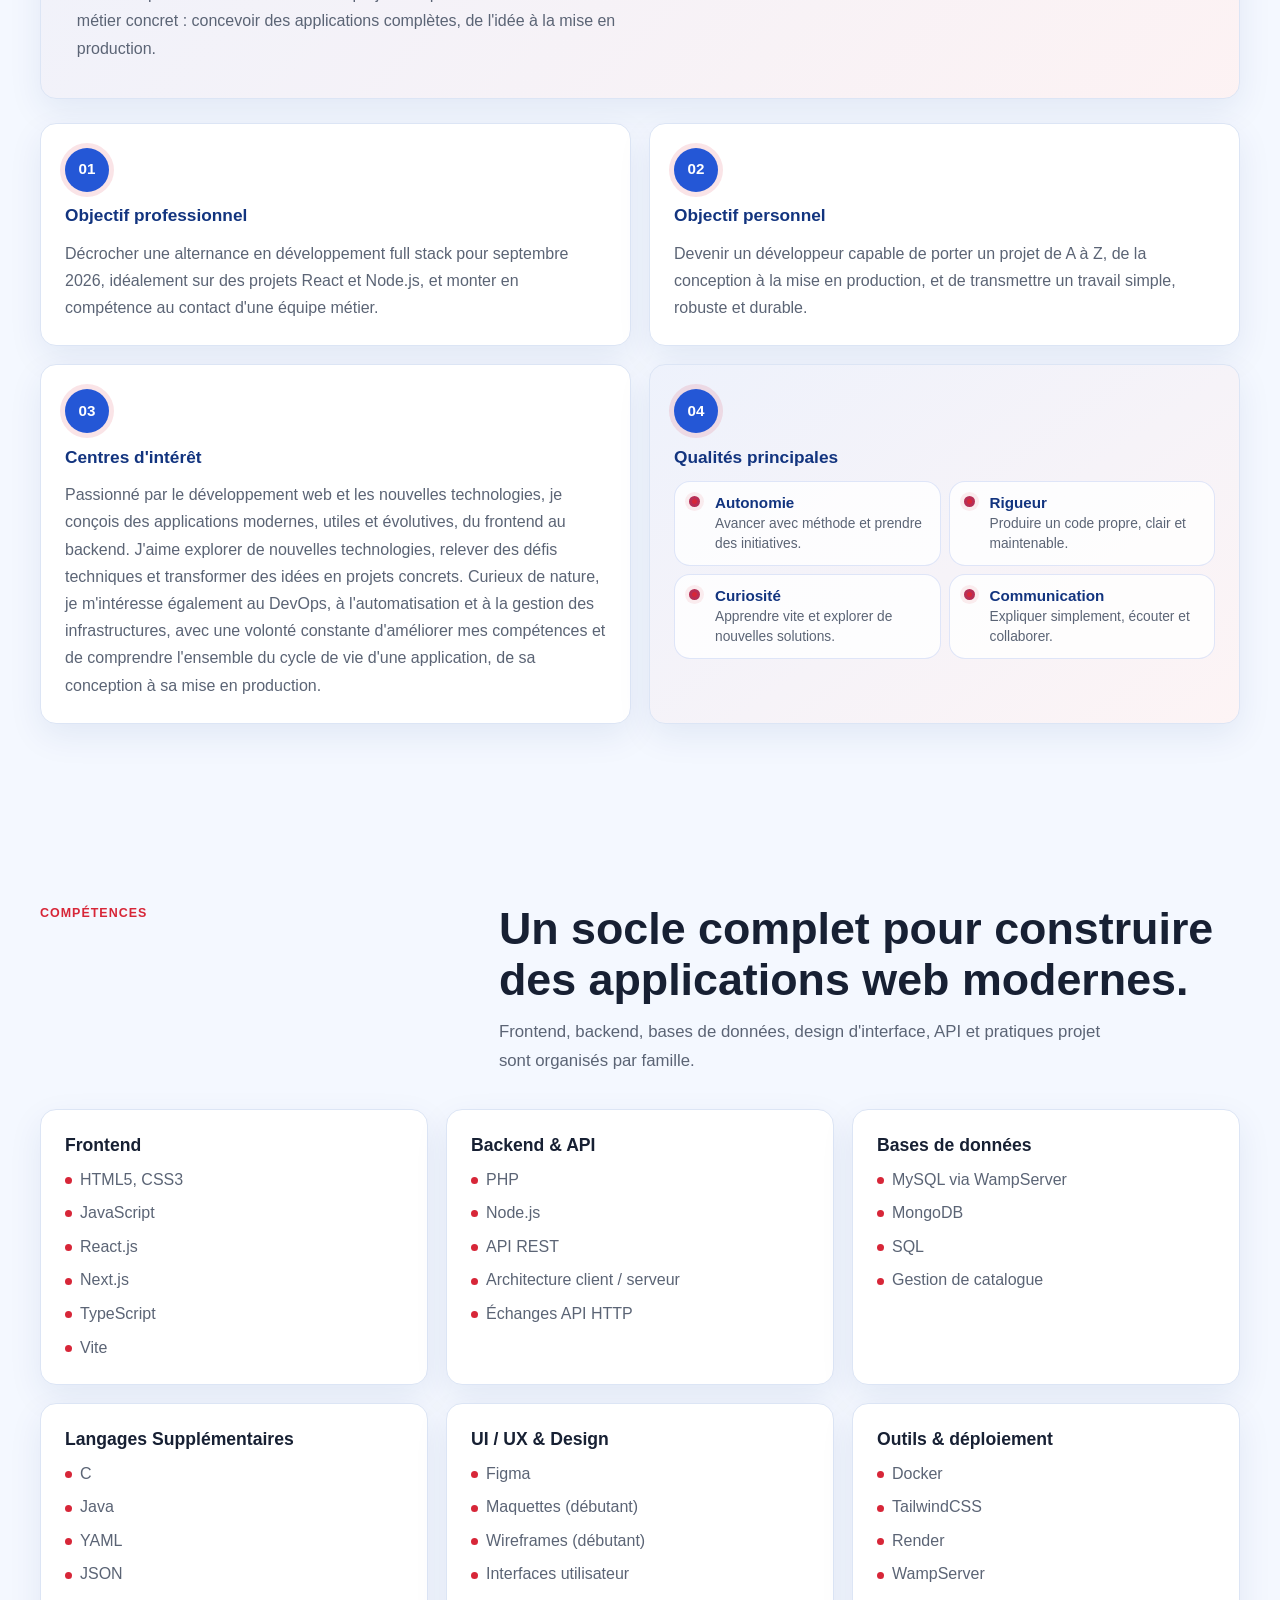
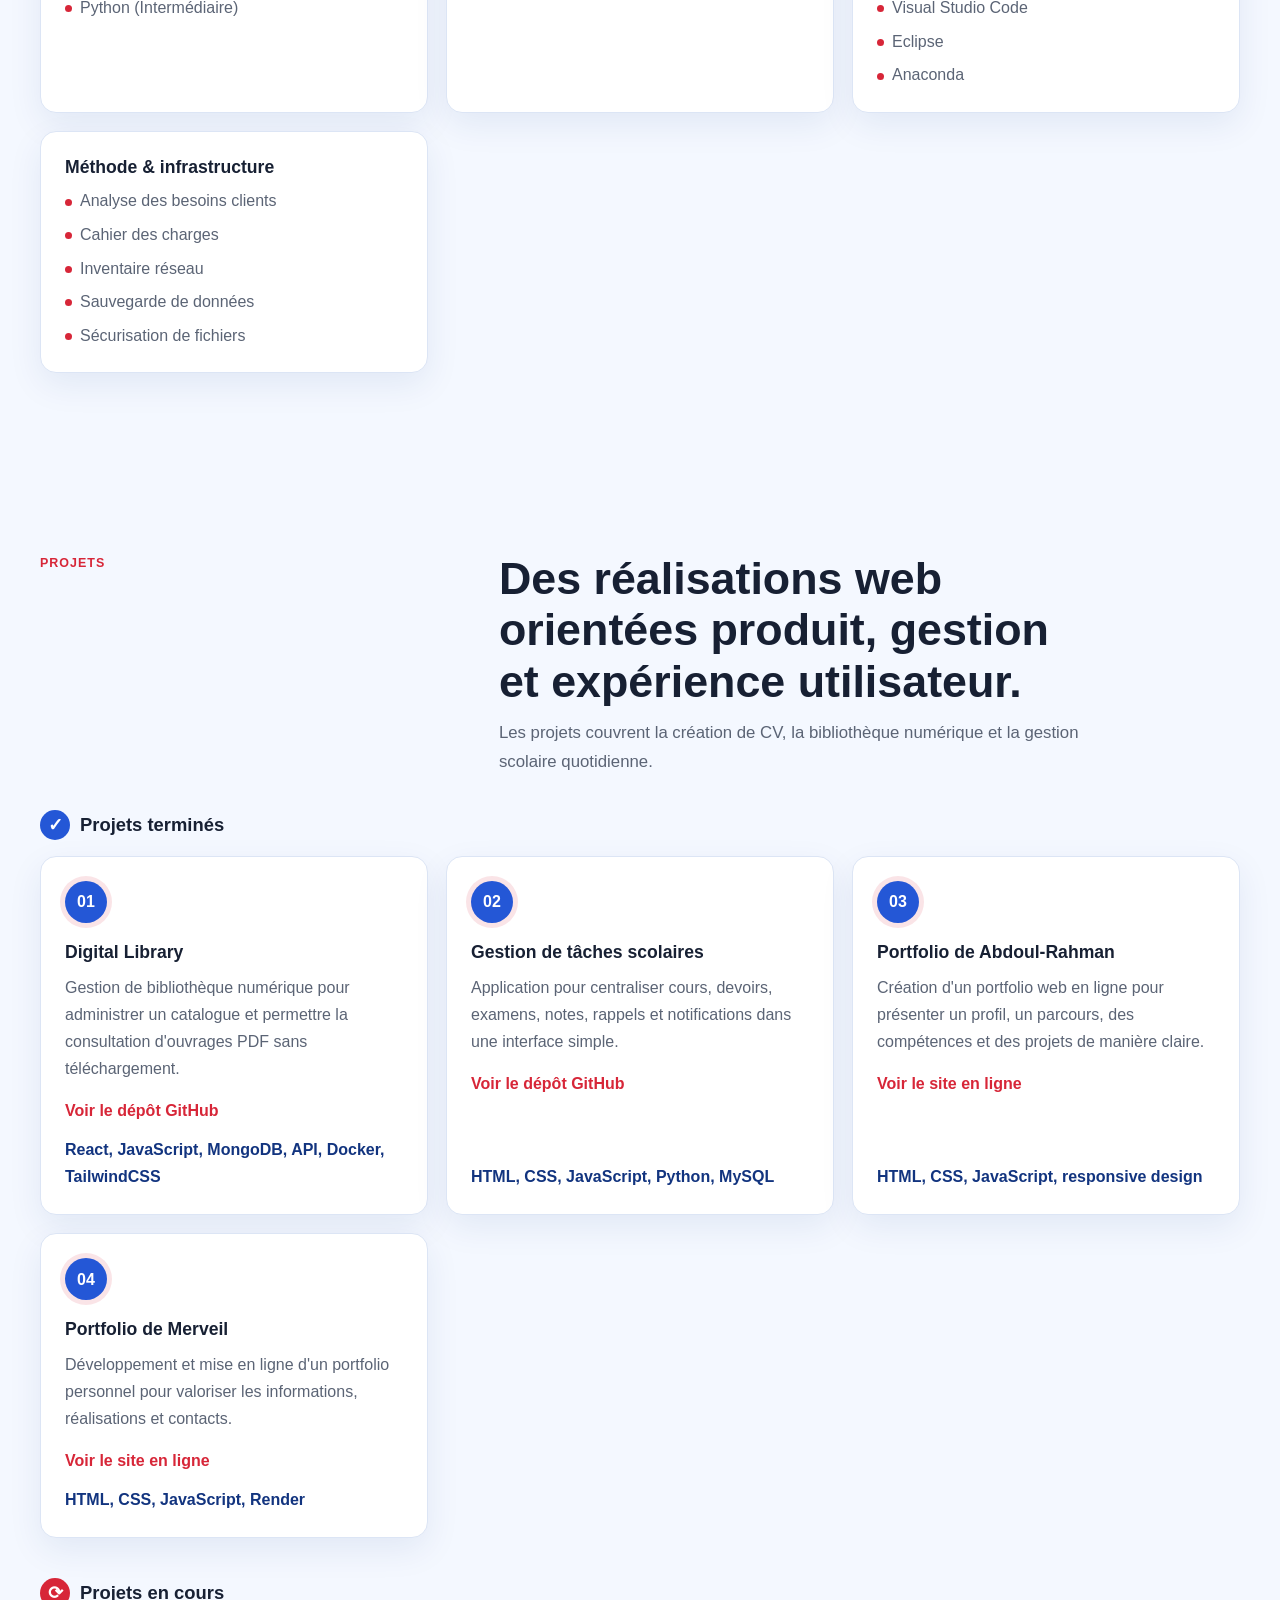
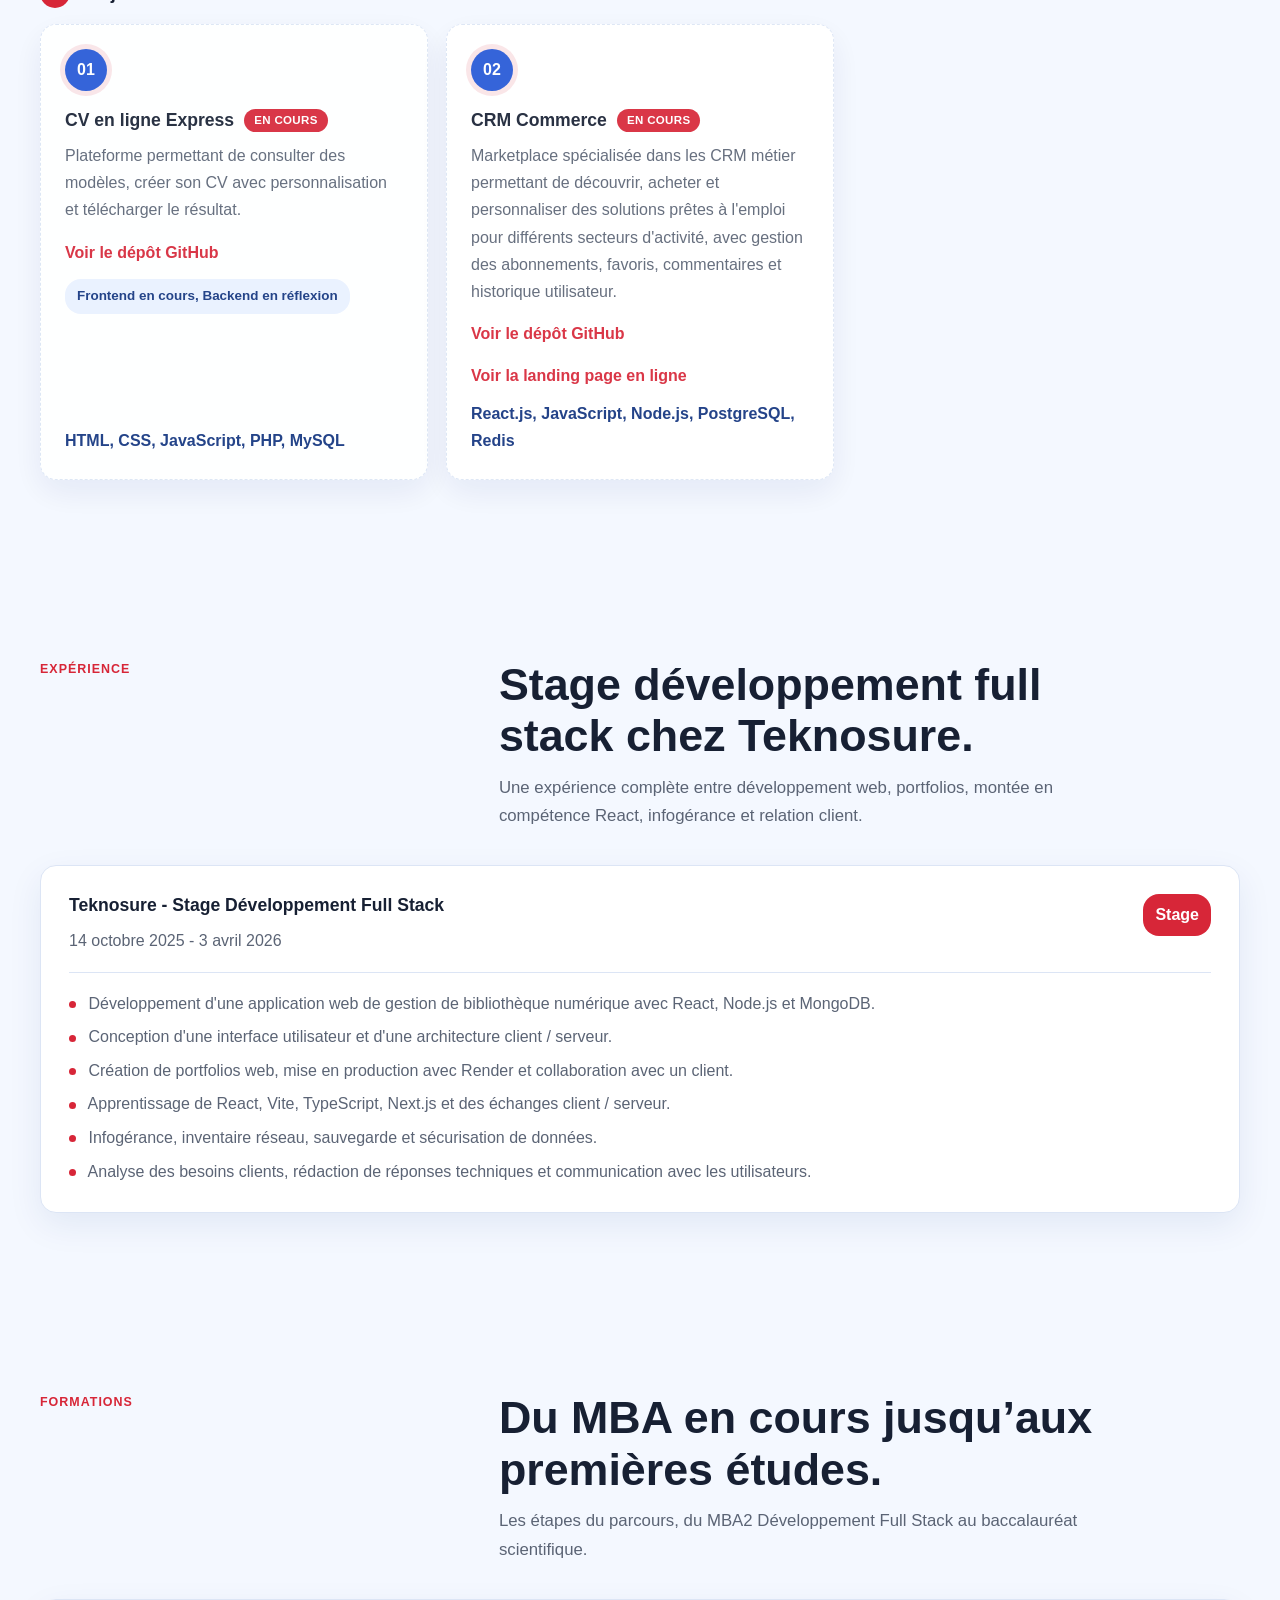
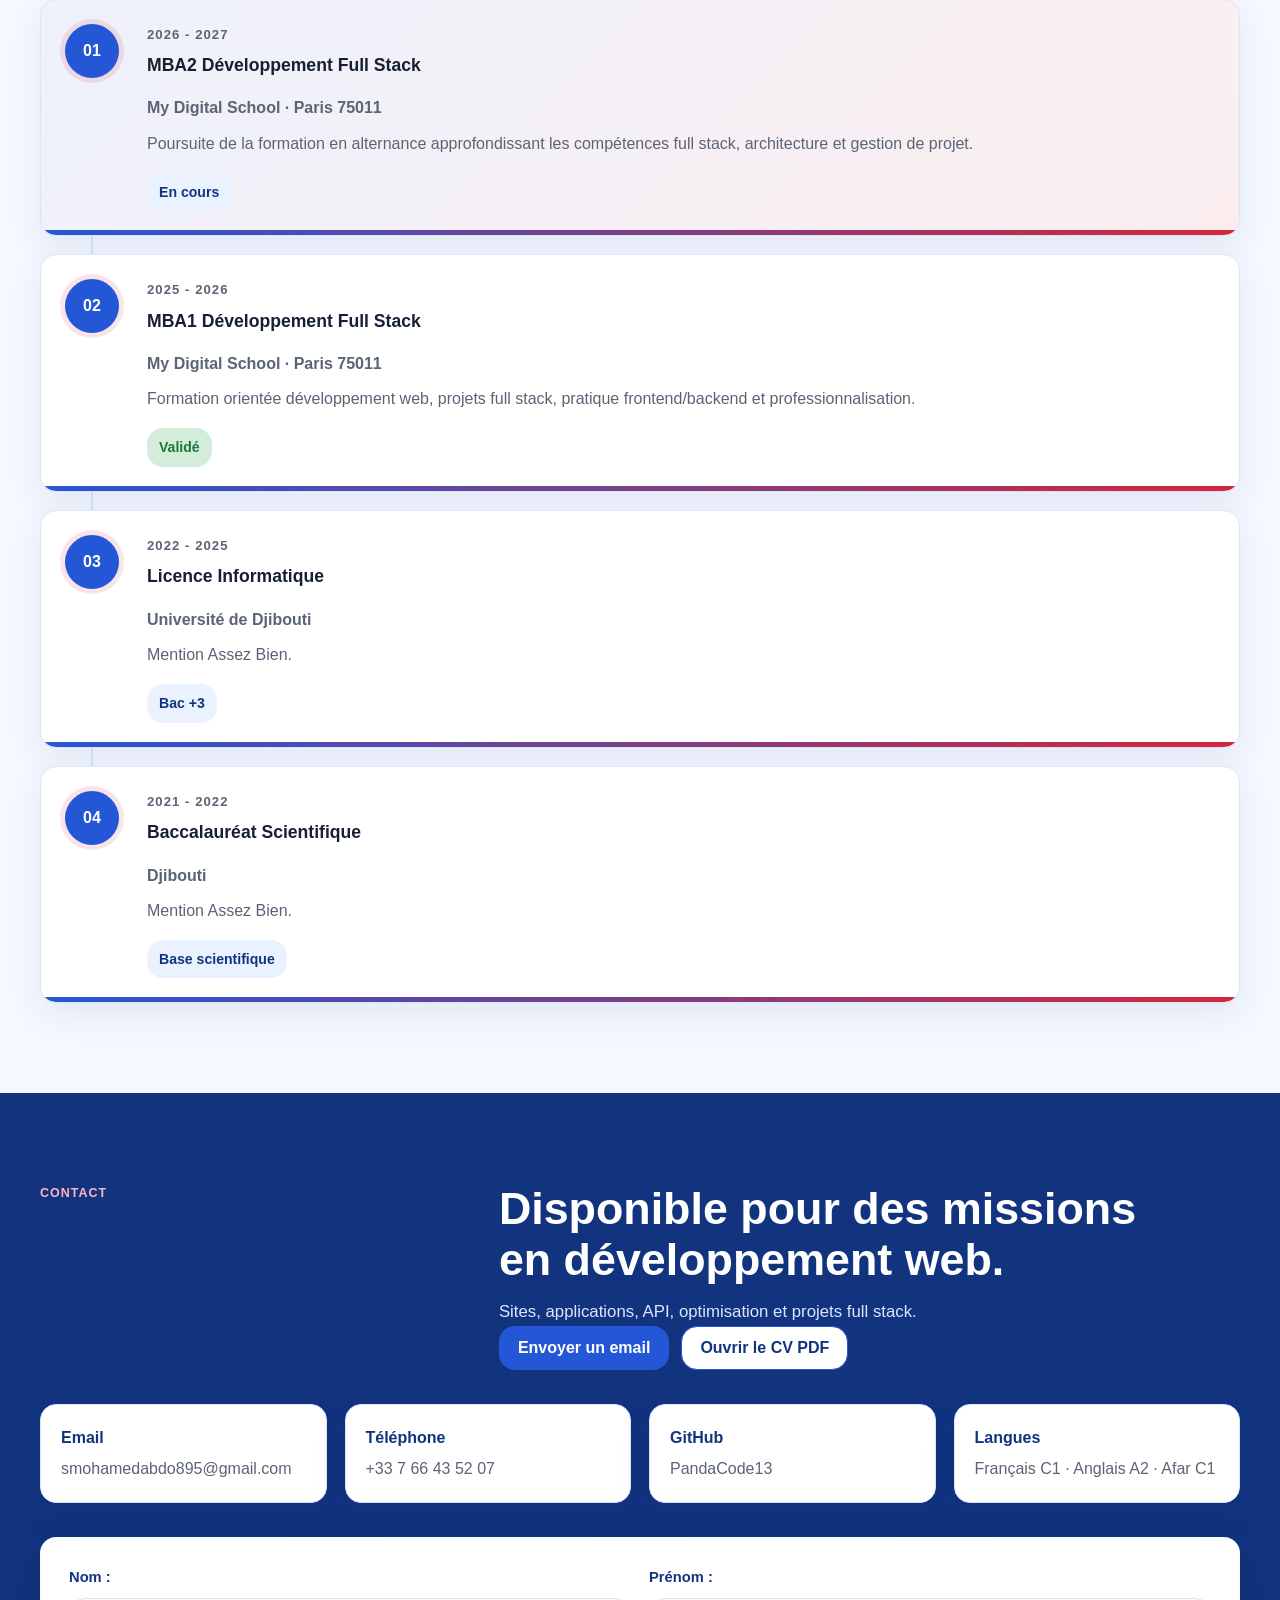
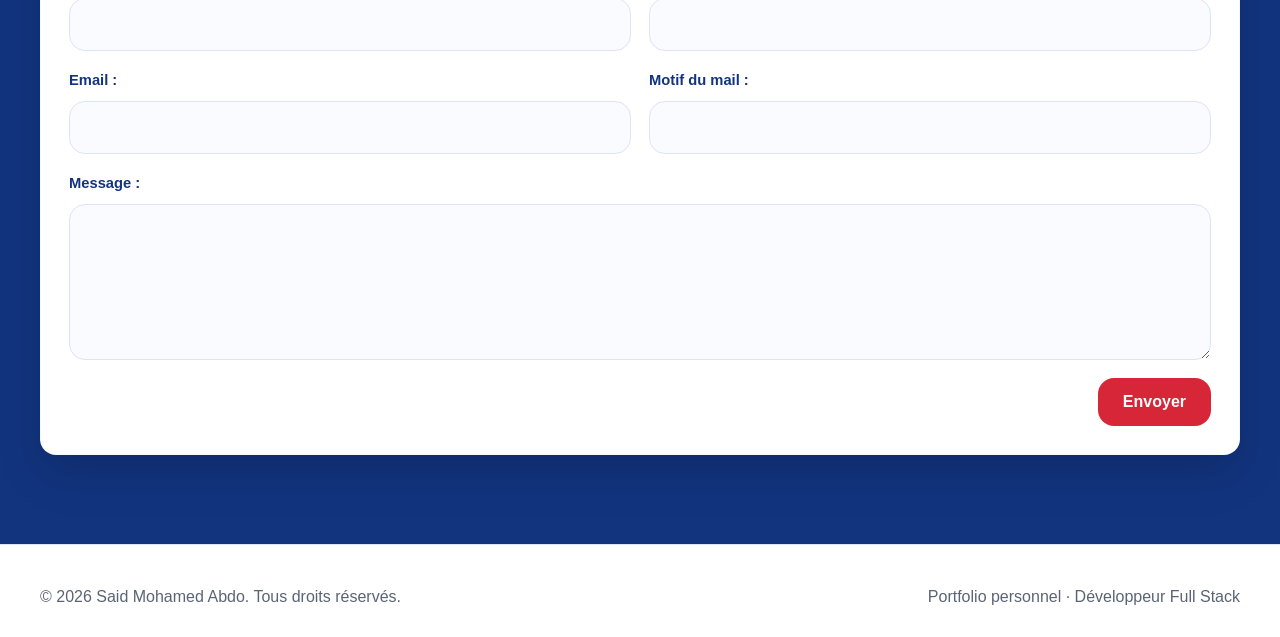
==== commit e9cc433a: "feat: présenter les formations en chronologie inverse" ====
--- a/index.html
+++ b/index.html
@@ -131,15 +131,15 @@
               <h3>Parcours professionnel</h3>
               <p>
                 Originaire de Djibouti, j'ai d'abord validé un baccalauréat
-                scientifique avant de me former à l'informatique à
-                l'université de Djibouti. C'est là que j'ai construit les bases
-                du développement web et mobile à travers des projets
-                académiques et personnels concrets.
+                scientifique avant de me former à l'informatique à l'université
+                de Djibouti. C'est là que j'ai construit les bases du
+                développement web et mobile à travers des projets académiques et
+                personnels concrets.
               </p>
               <p>
                 Aujourd'hui installé en France, je poursuis un MBA1
-                Développement Full Stack en alternance. Ce passage d'un
-                cursus académique généraliste à une formation professionnalisante
+                Développement Full Stack en alternance. Ce passage d'un cursus
+                académique généraliste à une formation professionnalisante
                 orientée projet marque ma bascule vers un métier concret :
                 concevoir des applications complètes, de l'idée à la mise en
                 production.
@@ -186,9 +186,16 @@
                 <span class="card-number">03</span>
                 <h3>Centres d'intérêt</h3>
                 <p>
-                  Je m'intéresse de près au game design et à l'UX des jeux
-                  vidéo, au suivi de chaînes YouTube tech sur le développement
-                  web, ainsi qu'au partage au sein de communautés de codeurs.
+                  Passionné par le développement web et les nouvelles
+                  technologies, je conçois des applications modernes, utiles et
+                  évolutives, du frontend au backend. J'aime explorer de
+                  nouvelles technologies, relever des défis techniques et
+                  transformer des idées en projets concrets. Curieux de nature,
+                  je m'intéresse également au DevOps, à l'automatisation et à la
+                  gestion des infrastructures, avec une volonté constante
+                  d'améliorer mes compétences et de comprendre l'ensemble du
+                  cycle de vie d'une application, de sa conception à sa mise en
+                  production.
                 </p>
               </article>
 
@@ -388,7 +395,9 @@
                   rel="noopener noreferrer"
                   >Voir le dépôt GitHub</a
                 >
-                <p class="project-stack">HTML, CSS, JavaScript, Python, MySQL</p>
+                <p class="project-stack">
+                  HTML, CSS, JavaScript, Python, MySQL
+                </p>
               </article>
 
               <article class="project">
@@ -453,7 +462,9 @@
                 >
                   Voir le dépôt GitHub
                 </a>
-                <p class="project-progress">Frontend en cours, Backend en réflexion</p>
+                <p class="project-progress">
+                  Frontend en cours, Backend en réflexion
+                </p>
                 <p class="project-stack">HTML, CSS, JavaScript, PHP, MySQL</p>
               </article>
 
@@ -550,23 +561,18 @@
         </div>
       </section>
 
-      <!--
-        Section Formations :
-        - .education-grid affiche les formations sous forme de cartes plus visuelles.
-        - Chaque .education-card contient un numéro, une période, un diplôme, une école et un badge.
-        - Pour ajouter une formation, dupliquer simplement une carte .education-card.
-      -->
+      <!-- Parcours de formation présenté du plus récent au plus ancien. -->
       <section id="formations">
         <div class="container">
           <div class="section-head">
             <p class="section-label">Formations</p>
             <div>
               <h2>
-                Un parcours orienté full stack, informatique et pratique web.
+                Du MBA en cours jusqu’aux premières études.
               </h2>
               <p class="section-text">
-                MBA2 en cours, MBA1 validé, licence informatique et
-                baccalauréat scientifique forment la base du parcours.
+                Les étapes du parcours, du MBA2 Développement Full Stack au
+                baccalauréat scientifique.
               </p>
             </div>
           </div>
@@ -596,7 +602,9 @@
                   Formation orientée développement web, projets full stack,
                   pratique frontend/backend et professionnalisation.
                 </p>
-                <span class="education-badge education-badge-validated">Validé</span>
+                <span class="education-badge education-badge-validated"
+                  >Validé</span
+                >
               </div>
             </article>
 
@@ -820,12 +828,7 @@
 
               <div class="form-group">
                 <label for="motif_user">Motif du mail :</label>
-                <input
-                  type="text"
-                  id="motif_user"
-                  name="motif"
-                  required=""
-                />
+                <input type="text" id="motif_user" name="motif" required="" />
               </div>
 
               <div class="form-group">
--- a/said.css
+++ b/said.css
@@ -435,12 +435,6 @@
   letter-spacing: 0.08em;
 }
 
-h2 {
-  font-size: clamp(1.8rem, 3vw, 2.8rem);
-  line-height: 1.12;
-  letter-spacing: 0;
-}
-
 .section-text {
   color: var(--muted);
   font-size: 1.05rem;
@@ -450,9 +444,9 @@
 /* Profil sans photo : carte principale + cartes secondaires. */
 .profile-wrapper {
   display: grid;
-  grid-template-columns: minmax(0, 1.05fr) minmax(0, 1fr);
-  gap: 24px;
-  align-items: stretch;
+  grid-template-columns: 1fr;
+  gap: clamp(1rem, 2vw, 1.5rem);
+  align-items: start;
 }
 
 .profile-main-card,
@@ -467,9 +461,10 @@
 .profile-main-card {
   position: relative;
   display: grid;
+  grid-template-columns: minmax(0, 1.35fr) minmax(220px, 0.65fr);
   align-content: start;
-  gap: 18px;
-  padding: 34px;
+  gap: clamp(0.9rem, 1.6vw, 1.15rem);
+  padding: clamp(1.375rem, 2.8vw, 2.25rem);
   overflow: hidden;
   background:
     linear-gradient(135deg, rgba(36, 87, 214, 0.08), rgba(215, 38, 56, 0.06)),
@@ -502,20 +497,31 @@
 .profile-main-card h3 {
   max-width: 760px;
   color: var(--blue-dark);
-  font-size: clamp(1.5rem, 2.6vw, 2.25rem);
-  line-height: 1.16;
+  font-size: clamp(1.35rem, 2.4vw, 1.95rem);
+  line-height: 1.2;
+  text-wrap: balance;
 }
 
 .profile-main-card p,
 .profile-card p {
+  max-width: 62ch;
   color: var(--muted);
 }
 
+.profile-main-card > .profile-badge,
+.profile-main-card > h3,
+.profile-main-card > p {
+  grid-column: 1;
+}
+
 .profile-stats {
   display: grid;
-  grid-template-columns: repeat(3, minmax(0, 1fr));
-  gap: 12px;
-  margin-top: 12px;
+  grid-column: 2;
+  grid-row: 1 / span 4;
+  grid-template-columns: 1fr;
+  align-content: start;
+  gap: clamp(0.625rem, 1vw, 0.875rem);
+  margin-top: 0;
 }
 
 .stat-box {
@@ -523,7 +529,7 @@
   align-content: start;
   gap: 6px;
   min-width: 0;
-  padding: 18px;
+  padding: clamp(0.9rem, 1.6vw, 1.15rem);
   border: 1px solid var(--line);
   border-radius: var(--radius);
   background: rgba(255, 255, 255, 0.76);
@@ -545,15 +551,16 @@
 .profile-grid {
   display: grid;
   grid-template-columns: repeat(2, minmax(0, 1fr));
-  gap: 18px;
+  gap: clamp(0.875rem, 1.5vw, 1.125rem);
 }
 
 .profile-grid .profile-card {
   position: relative;
-  display: grid;
-  align-content: start;
-  gap: 12px;
-  padding: 24px;
+  display: flex;
+  flex-direction: column;
+  justify-content: flex-start;
+  gap: clamp(0.6rem, 1vw, 0.875rem);
+  padding: clamp(1.125rem, 2.2vw, 1.5rem);
   overflow: hidden;
   transition:
     transform 0.2s ease,
@@ -572,14 +579,16 @@
   transition: transform 0.2s ease;
 }
 
-.profile-grid .profile-card:hover {
-  transform: translateY(-5px);
-  border-color: rgba(36, 87, 214, 0.32);
-  box-shadow: 0 18px 44px rgba(18, 52, 127, 0.14);
-}
-
-.profile-grid .profile-card:hover::after {
-  transform: scaleX(1);
+@media (hover: hover) {
+  .profile-grid .profile-card:hover {
+    transform: translateY(-5px);
+    border-color: rgba(36, 87, 214, 0.32);
+    box-shadow: 0 18px 44px rgba(18, 52, 127, 0.14);
+  }
+
+  .profile-grid .profile-card:hover::after {
+    transform: scaleX(1);
+  }
 }
 
 .profile-card h3 {
@@ -590,13 +599,14 @@
 }
 
 .card-number {
-  width: 42px;
-  height: 42px;
+  width: 44px;
+  height: 44px;
   display: grid;
   place-items: center;
   border-radius: 50%;
   color: var(--white);
   background: var(--blue);
+  font-size: 0.95rem;
   font-weight: 900;
   box-shadow: 0 0 0 5px rgba(215, 38, 56, 0.12);
 }
@@ -625,15 +635,15 @@
 
 .quality-list {
   display: grid;
-  gap: 10px;
+  gap: 8px;
   list-style: none;
 }
 
 .quality-list li {
   position: relative;
   display: grid;
-  gap: 3px;
-  padding: 13px 14px 13px 42px;
+  gap: 2px;
+  padding: 11px 12px 11px 40px;
   border: 1px solid rgba(36, 87, 214, 0.14);
   border-radius: var(--radius);
   background: rgba(255, 255, 255, 0.78);
@@ -642,10 +652,10 @@
 .quality-list li::before {
   content: "";
   position: absolute;
-  top: 16px;
-  left: 15px;
-  width: 12px;
-  height: 12px;
+  top: 14px;
+  left: 14px;
+  width: 11px;
+  height: 11px;
   border: 3px solid rgba(36, 87, 214, 0.18);
   border-radius: 50%;
   background: var(--red);
@@ -654,14 +664,20 @@
 
 .quality-list strong {
   color: var(--blue-dark);
-  font-size: 0.98rem;
+  font-size: 0.95rem;
   line-height: 1.25;
 }
 
 .quality-list span {
   color: var(--muted);
-  font-size: 0.9rem;
+  font-size: 0.86rem;
   line-height: 1.45;
+}
+
+@media (min-width: 360px) {
+  .quality-list {
+    grid-template-columns: repeat(2, minmax(0, 1fr));
+  }
 }
 
 /*
@@ -933,15 +949,22 @@
   white-space: nowrap;
 }
 
-/*
-  Formations :
-  les diplômes sont présentés comme des cartes premium.
-  .education-card-featured occupe toute la largeur pour mettre en avant la formation actuelle.
-*/
+/* Formations présentées sur une ligne chronologique verticale. */
 .education-grid {
-  display: grid;
-  grid-template-columns: repeat(2, minmax(0, 1fr));
+  position: relative;
+  display: grid;
+  grid-template-columns: minmax(0, 1fr);
   gap: 18px;
+}
+
+.education-grid::before {
+  content: "";
+  position: absolute;
+  top: 51px;
+  bottom: 51px;
+  left: 51px;
+  width: 2px;
+  background: var(--line);
 }
 
 .education-card {
@@ -951,6 +974,7 @@
   gap: 18px;
   padding: 24px;
   overflow: hidden;
+  z-index: 1;
 }
 
 .education-card::after {
@@ -1321,14 +1345,12 @@
       url("said cv.jpg") top center / min(82vw, 350px) auto no-repeat;
   }
 
-  .section-head,
-  .profile-wrapper {
+  .section-head {
     grid-template-columns: 1fr;
     gap: 24px;
   }
 
-  .profile-stats,
-  .education-grid {
+  .profile-stats {
     grid-template-columns: repeat(2, minmax(0, 1fr));
   }
 
@@ -1346,14 +1368,23 @@
   .skills-grid,
   .projects-grid,
   .profile-grid,
-  .profile-stats,
-  .education-grid,
   .contact-grid {
     grid-template-columns: 1fr;
   }
 
   .profile-wrapper {
     gap: 18px;
+  }
+
+  .profile-main-card {
+    grid-template-columns: 1fr;
+  }
+
+  .profile-stats {
+    grid-column: 1;
+    grid-row: auto;
+    grid-template-columns: repeat(2, minmax(0, 1fr));
+    margin-top: clamp(0.5rem, 1vw, 1rem);
   }
 
   .education-card,
@@ -1381,6 +1412,12 @@
   .hero-actions .btn,
   .contact-actions .btn {
     width: 100%;
+  }
+}
+
+@media (max-width: 599px) {
+  .profile-stats {
+    grid-template-columns: 1fr;
   }
 }
 
@@ -1409,8 +1446,6 @@
     padding-top: 350px;
   }
 
-  .profile-main-card,
-  .profile-grid .profile-card,
   .skill-group,
   .project,
   .experience-card,
@@ -1421,7 +1456,13 @@
   }
 
   .education-card {
-    grid-template-columns: 1fr;
+    grid-template-columns: 52px minmax(0, 1fr);
+  }
+
+  .education-grid::before {
+    top: 46px;
+    bottom: 46px;
+    left: 46px;
   }
 
   .education-marker {
